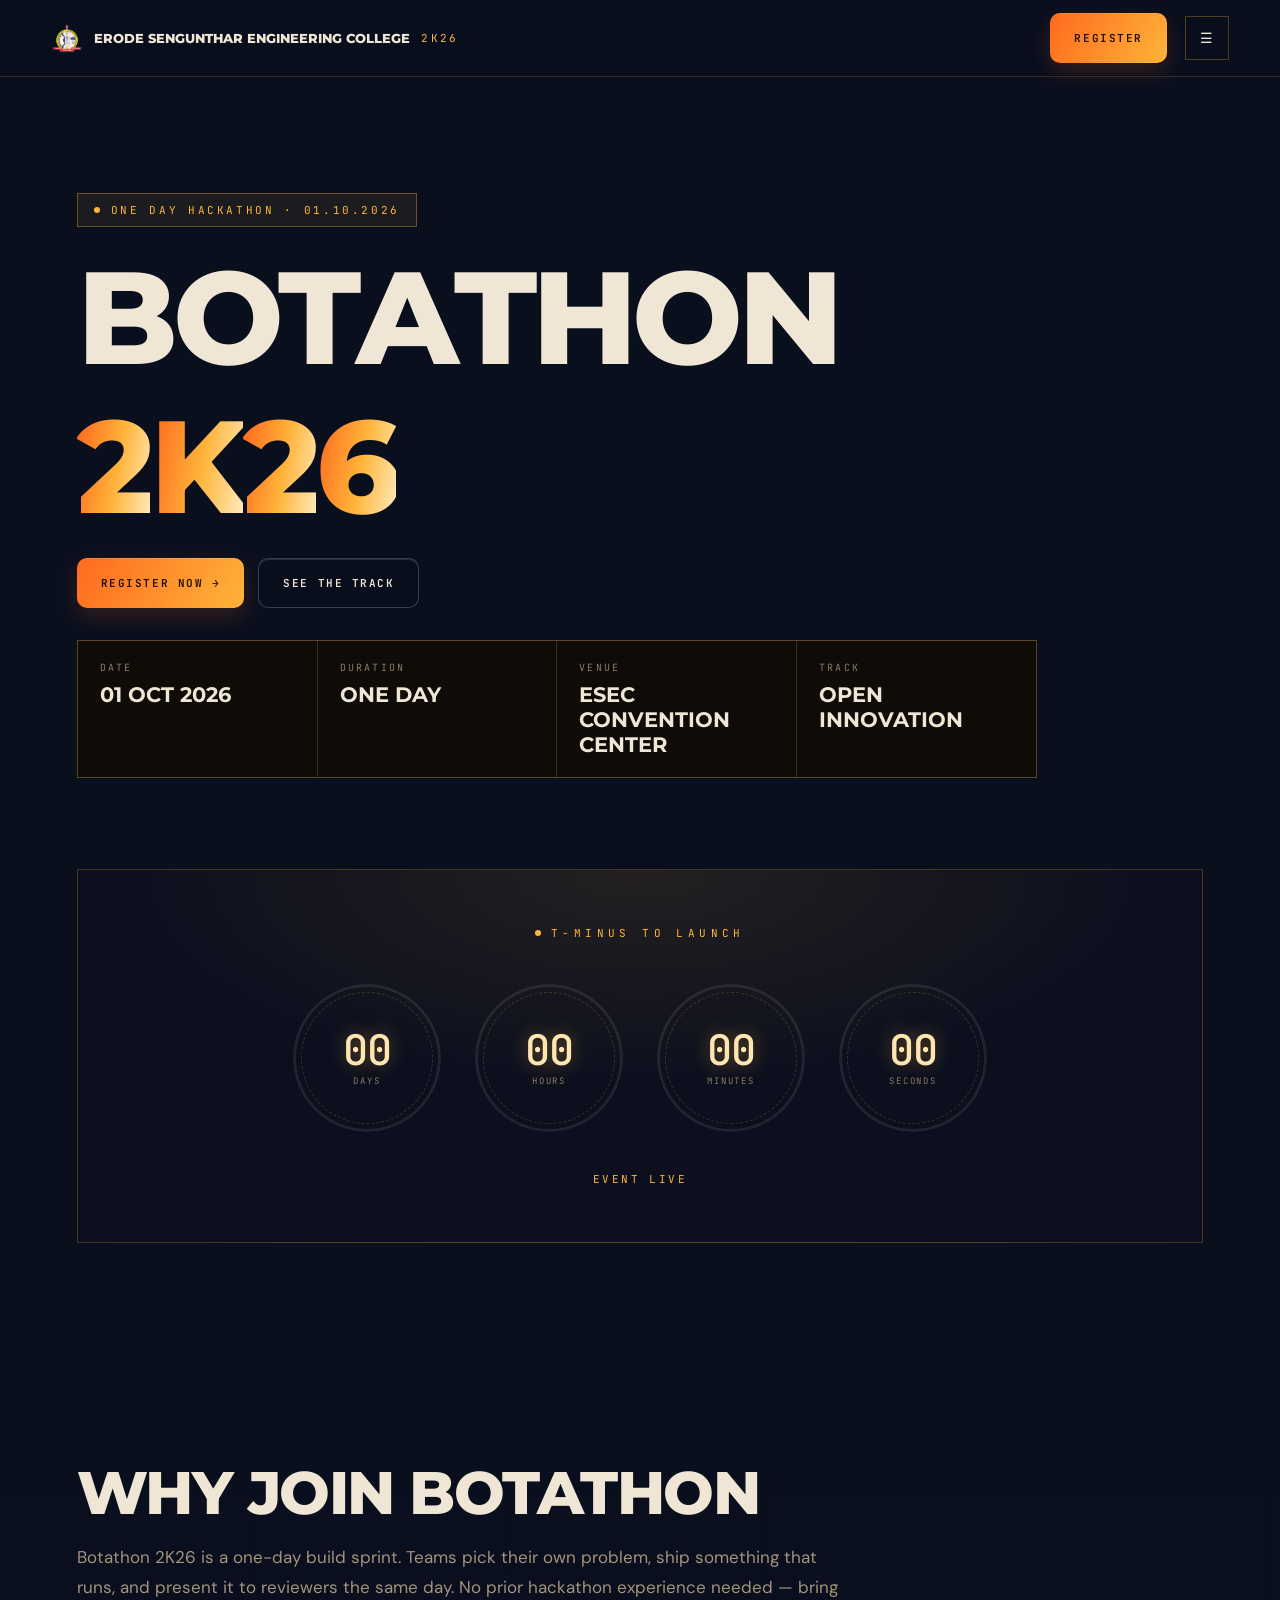
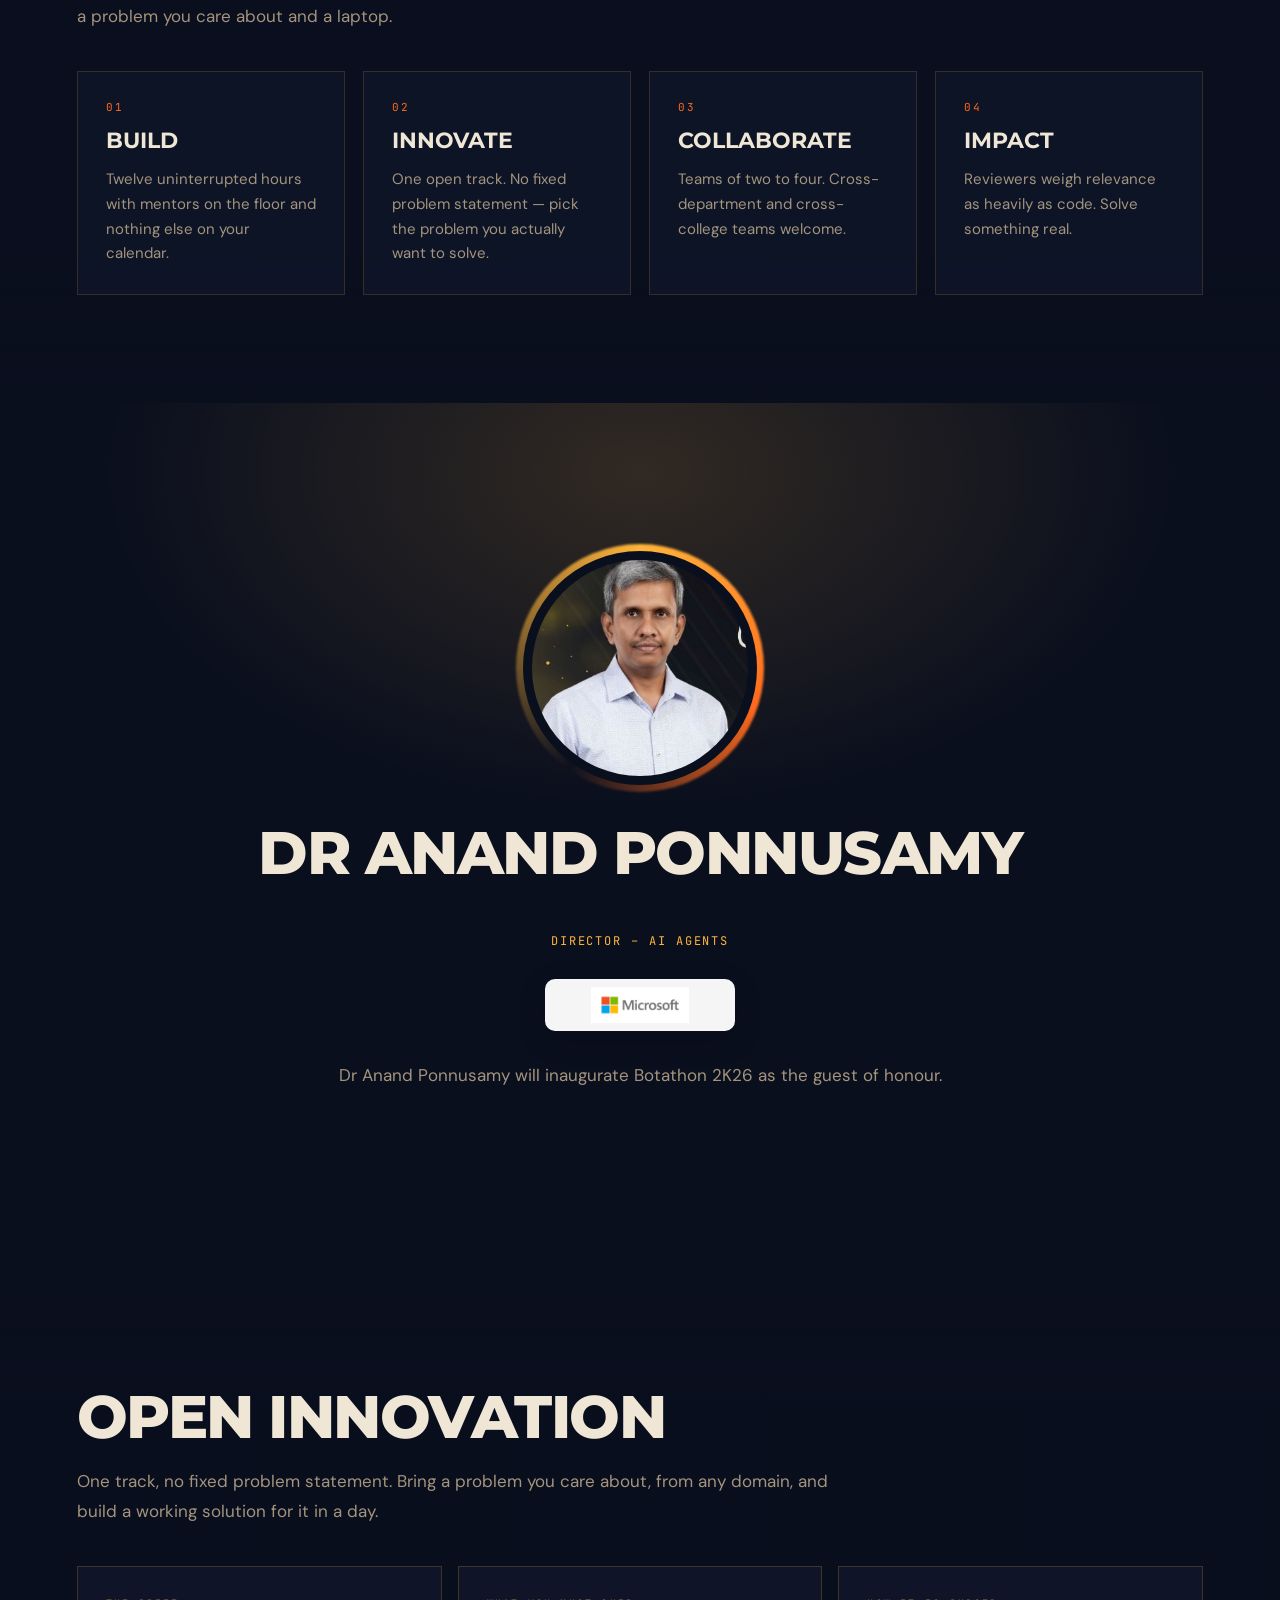
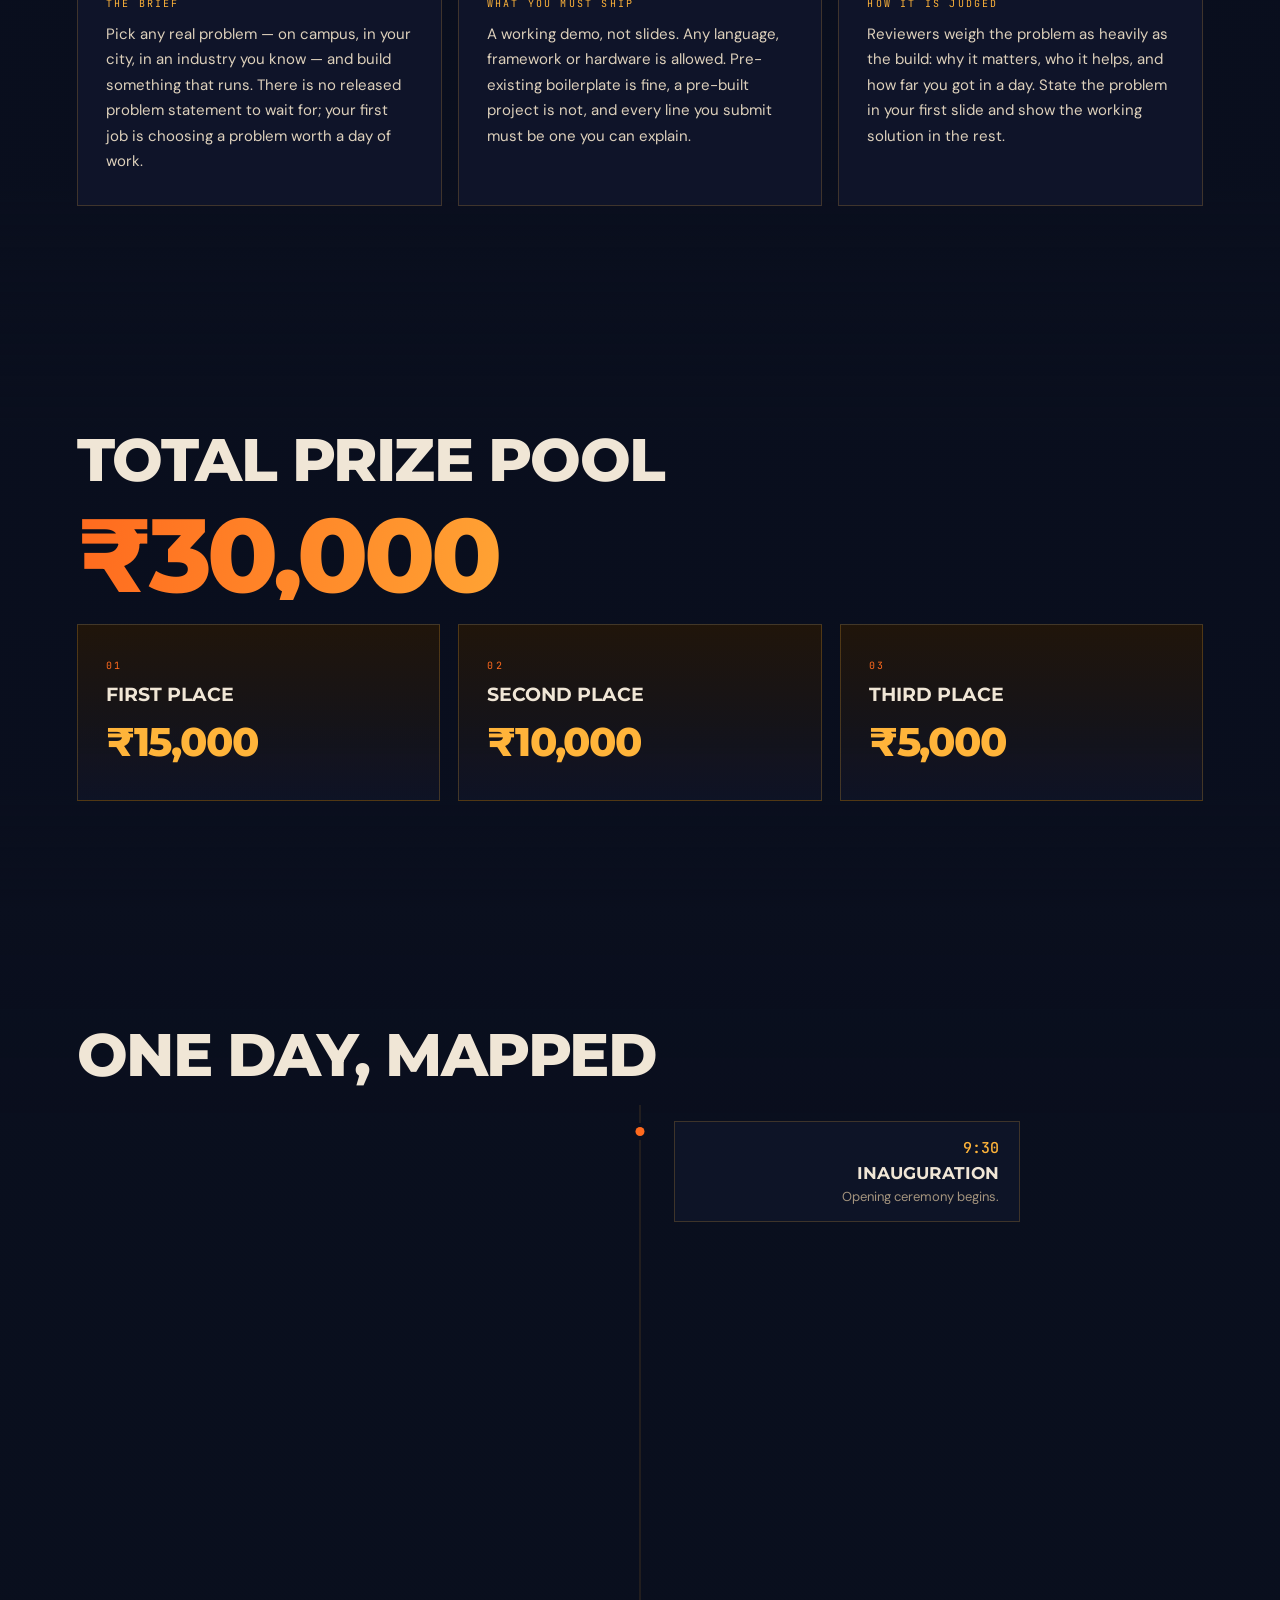
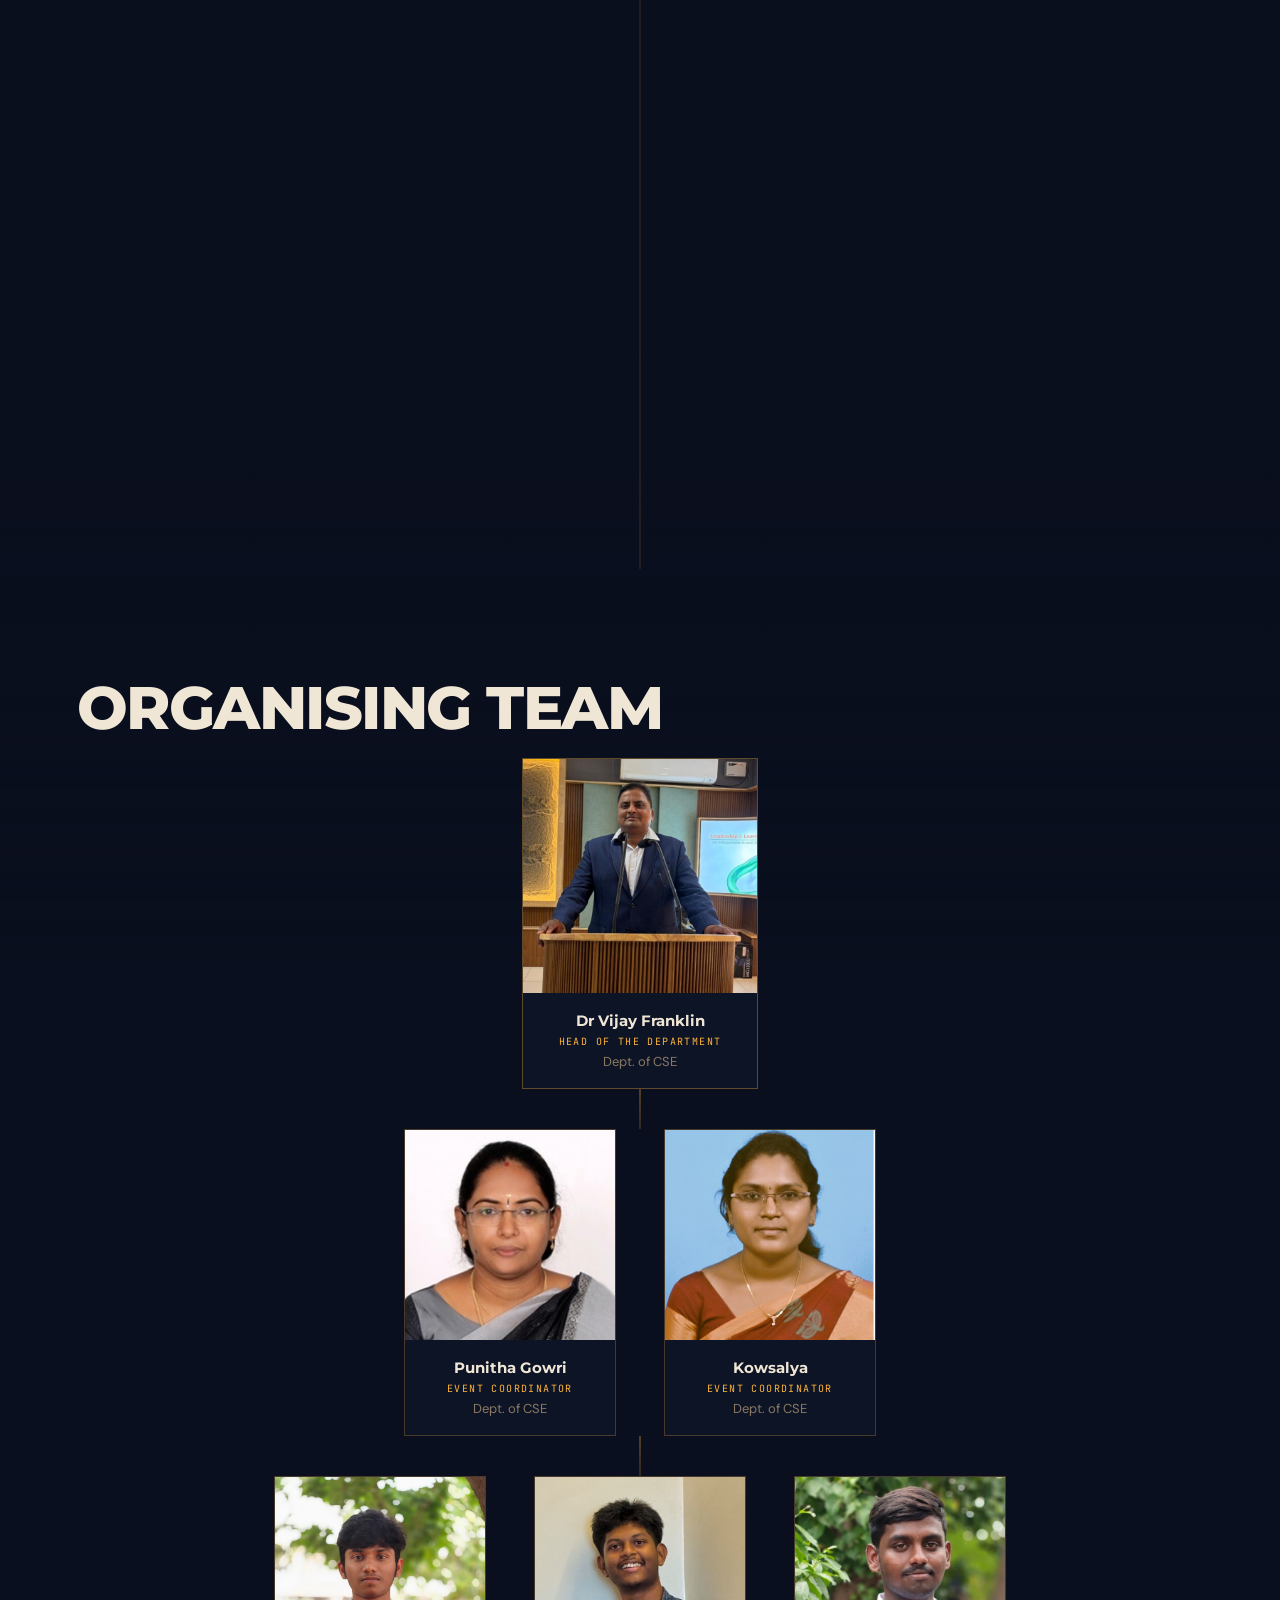
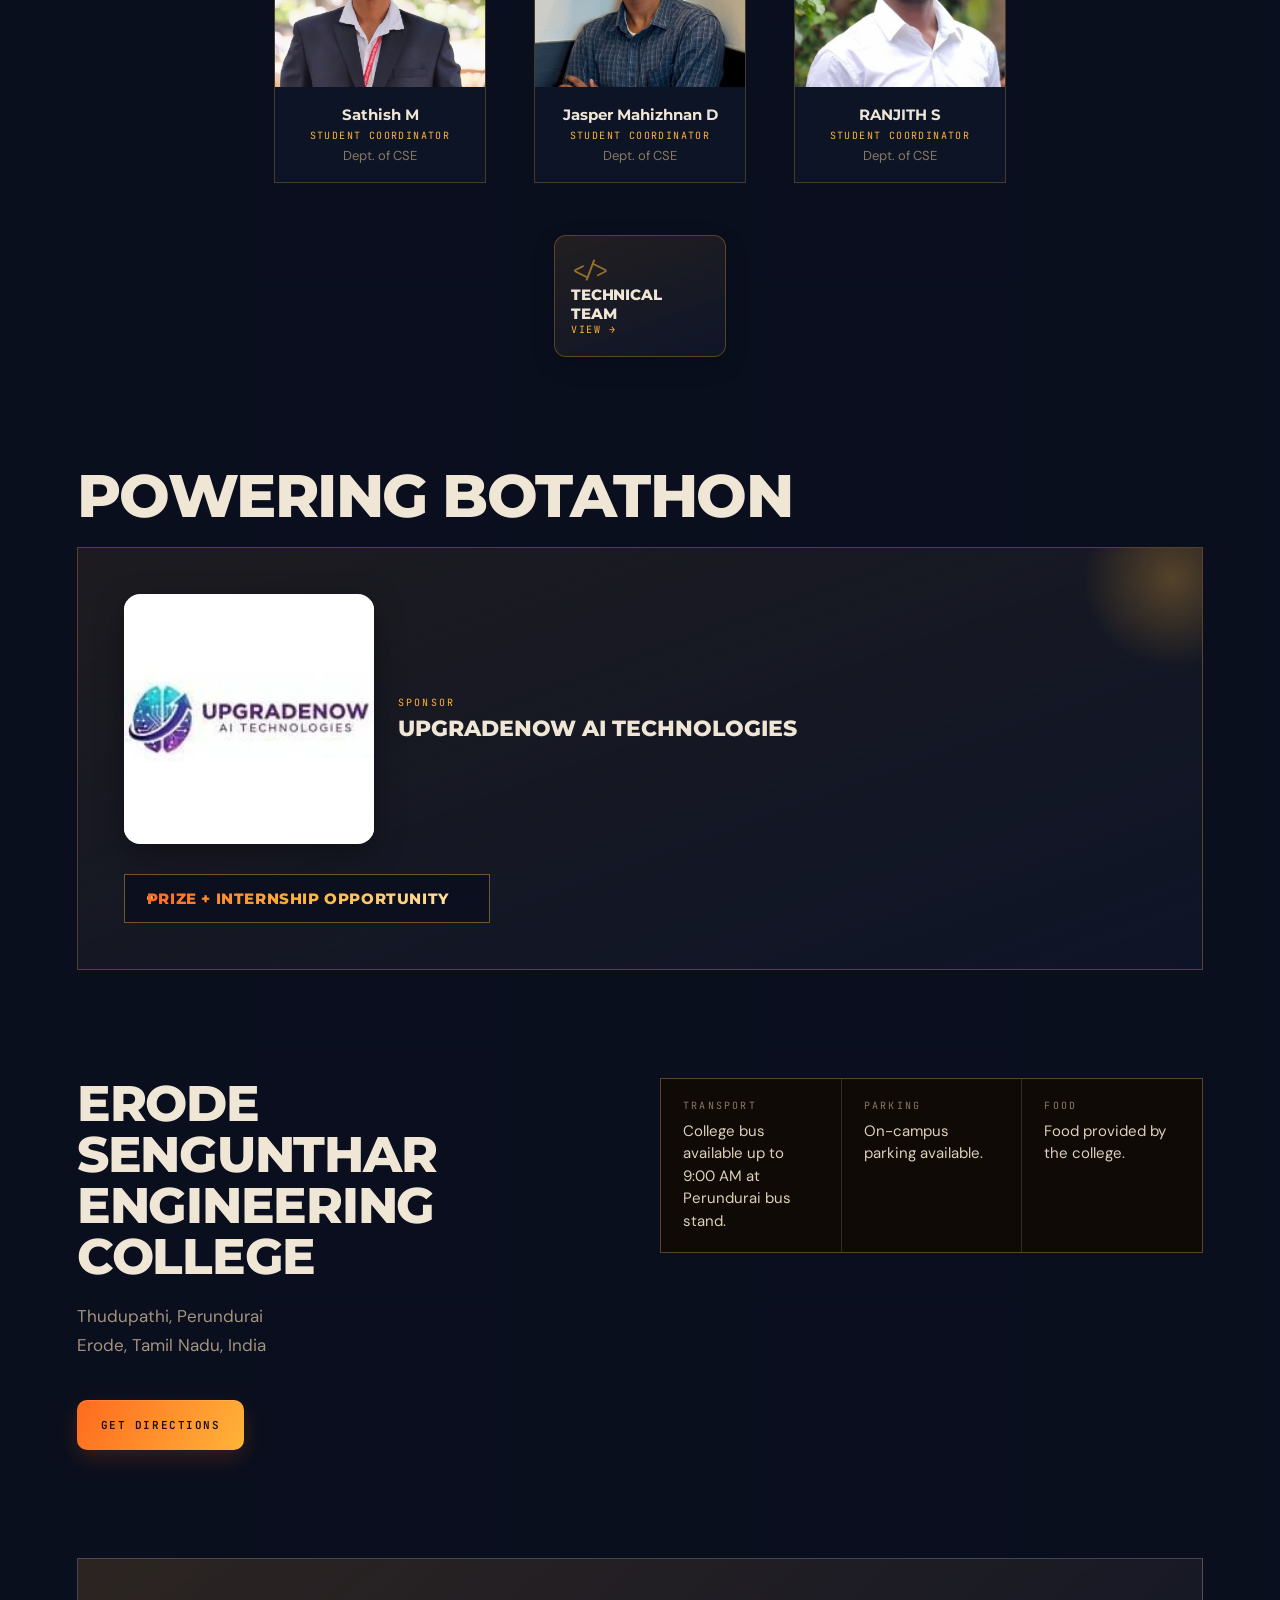
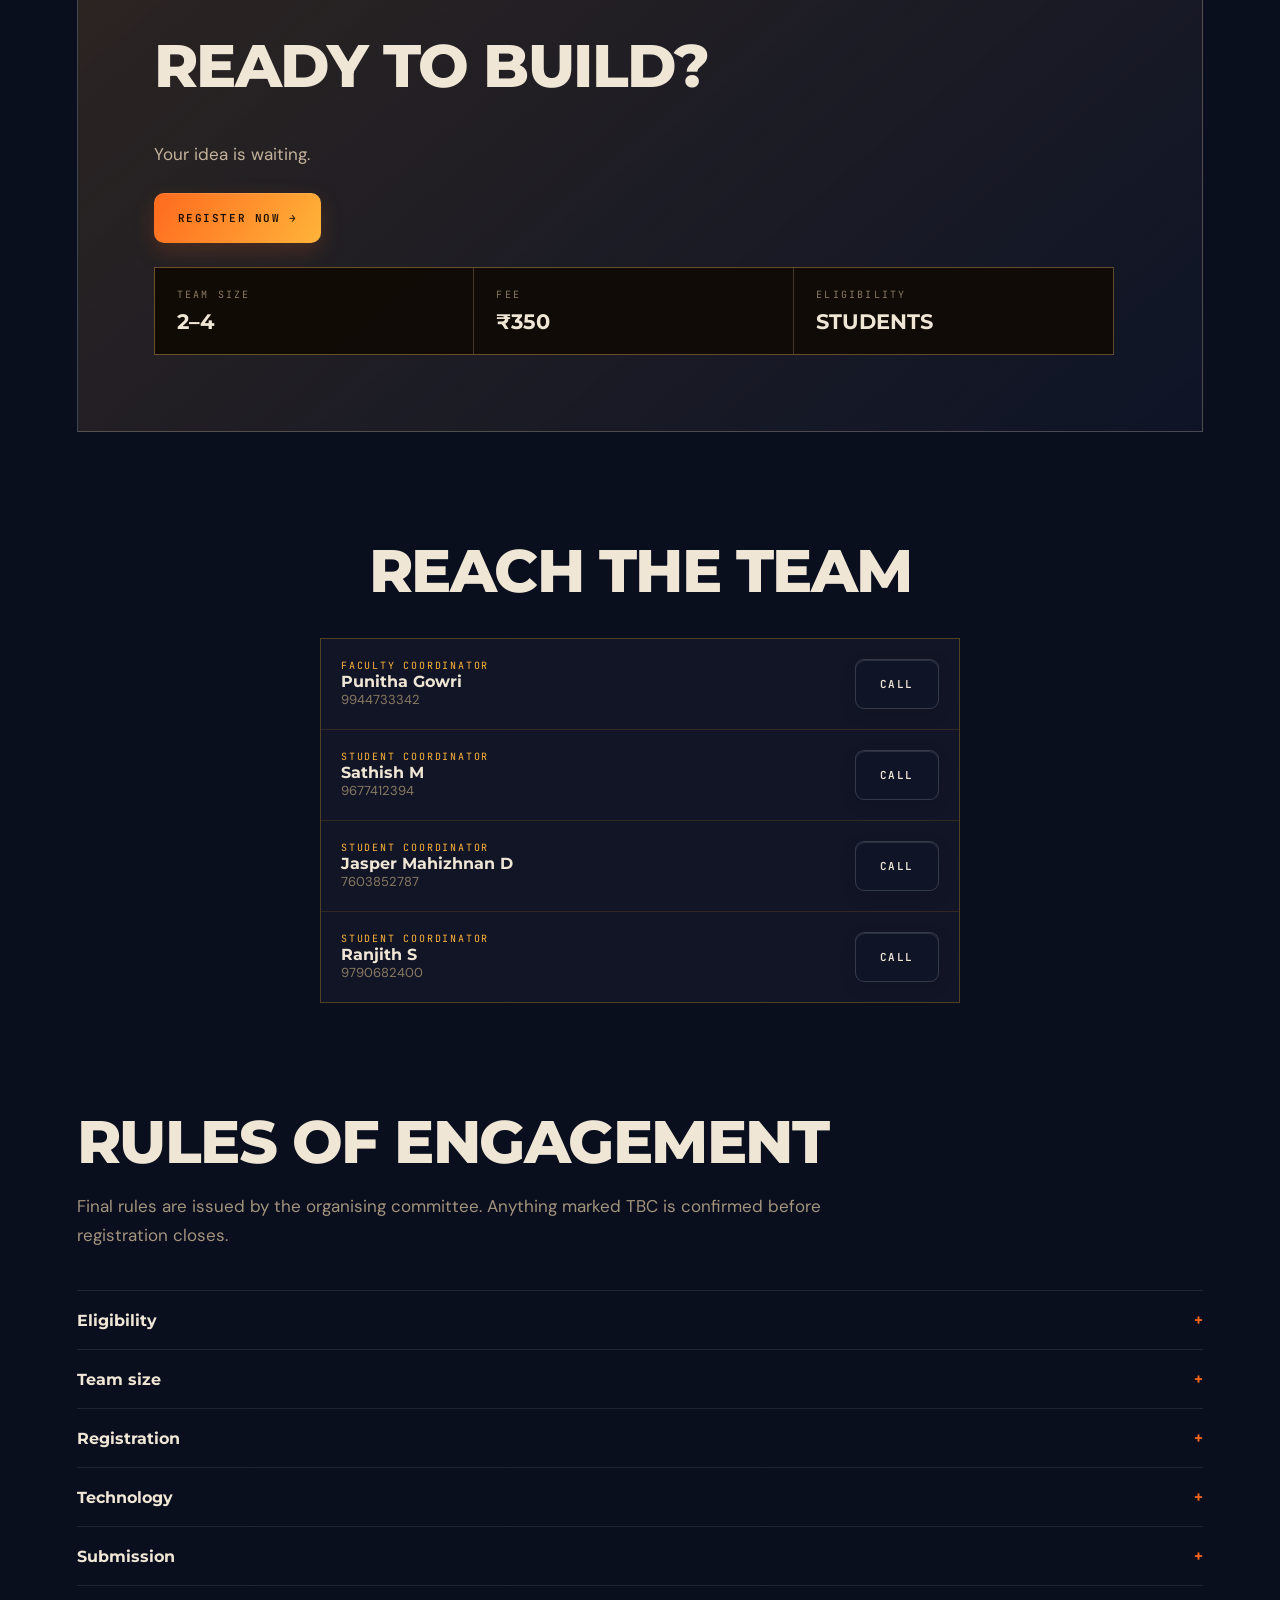
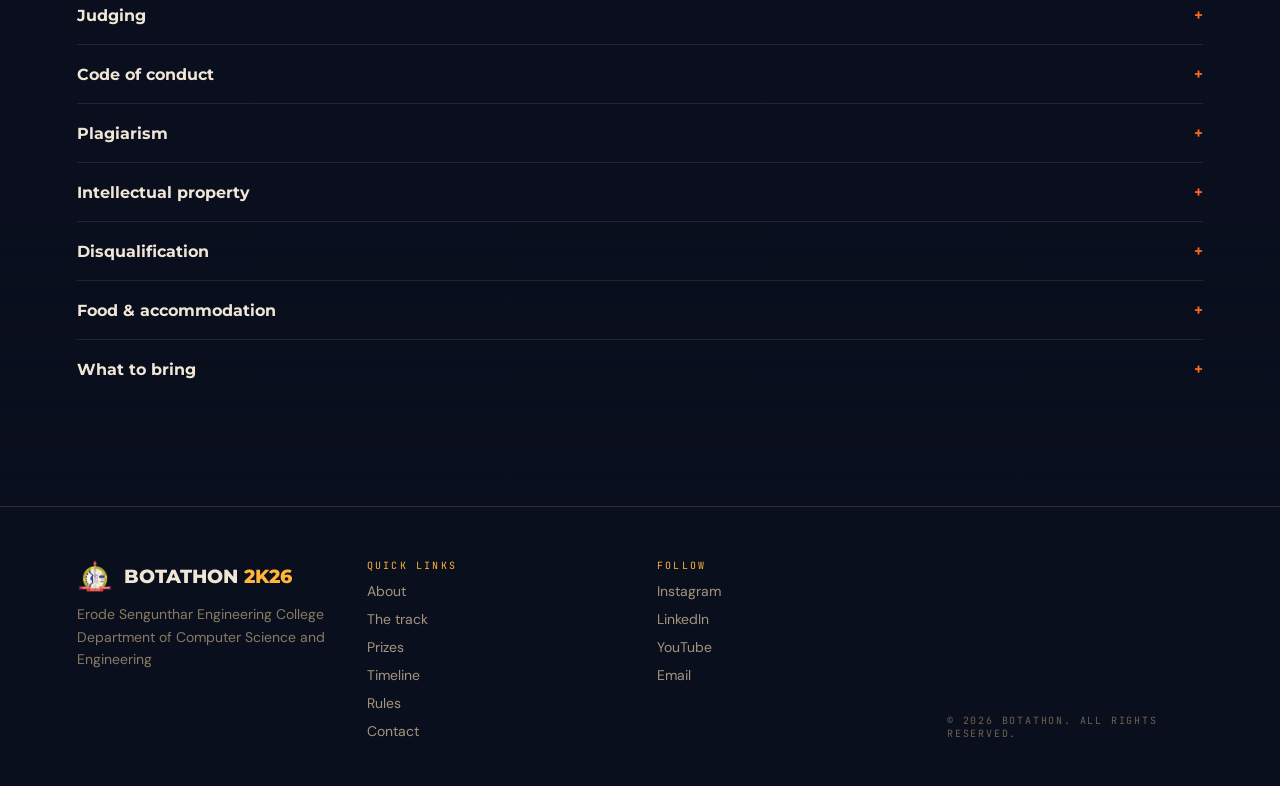
==== index.html @ 272bd96c "Initial website" ====
<!DOCTYPE html>
<html lang="en">
<head>
<meta charset="utf-8">
<meta name="viewport" content="width=device-width, initial-scale=1">
<title>Botathon 2K26 — One-Day Hackathon | Dept. of CSE, ESEC</title>
<meta name="description" content="Botathon 2K26 — a one-day hackathon by the Department of CSE, Erode Sengunthar Engineering College.">
<meta name="keywords" content="Botathon 2K26, hackathon, Erode Sengunthar Engineering College, ESEC hackathon, CSE hackathon, open innovation hackathon">
<link rel="canonical" href="botathon2k26.in">
<meta property="og:type" content="website">
<meta property="og:title" content="Botathon 2K26 — One-Day Hackathon">
<meta property="og:description" content="A one-day open-innovation hackathon hosted by the Department of CSE, Erode Sengunthar Engineering College.">
<meta property="og:image" content="assets/college-crest.png">
<link rel="preconnect" href="https://fonts.googleapis.com">
<link rel="preconnect" href="https://fonts.gstatic.com" crossorigin>
<link href="https://fonts.googleapis.com/css2?family=Montserrat:wght@700;800&family=DM+Sans:opsz,wght@9..40,400;9..40,500&family=JetBrains+Mono:wght@400;500&display=swap" rel="stylesheet">
<link rel="stylesheet" href="css/styles.css">
<script type="application/ld+json">
{"@context":"https://schema.org","@type":"Event","name":"Botathon 2K26","description":"A one-day open-innovation hackathon hosted by the Department of Computer Science and Engineering, Erode Sengunthar Engineering College.","startDate":"2026-10-09T01:00:00+05:30","eventAttendanceMode":"https://schema.org/OfflineEventAttendanceMode","eventStatus":"https://schema.org/EventScheduled","location":{"@type":"Place","name":"Erode Sengunthar Engineering College","address":{"@type":"PostalAddress","streetAddress":"Erode - Perundurai Road, Thudupathi, Perundurai","addressLocality":"Erode","addressRegion":"Tamil Nadu","postalCode":"638057","addressCountry":"IN"}},"organizer":{"@type":"Organization","name":"Department of Computer Science and Engineering, Erode Sengunthar Engineering College"},"offers":{"@type":"Offer","price":"350","priceCurrency":"INR","url":"https://docs.google.com/forms/d/e/1FAIpQLSeNbOO-lptCC8fg-GJQZ44Jxg0AipKVmCM-XTuL6nOryjtmZw/viewform"}}
</script>
</head>
<body>

<nav class="nav">
  <a href="#top" class="nav__brand">
    <img src="assets/college-crest-small.png" alt="Erode Sengunthar Engineering College crest" class="nav__crest">
    <span class="nav__name">ERODE SENGUNTHAR ENGINEERING COLLEGE</span>
    <span class="nav__year">2K26</span>
  </a>
  <div class="nav__right">
    <a href="https://docs.google.com/forms/d/e/1FAIpQLSeNbOO-lptCC8fg-GJQZ44Jxg0AipKVmCM-XTuL6nOryjtmZw/viewform" target="_blank" rel="noopener" class="btn btn--gradient nav__register">REGISTER</a>
    <button type="button" class="nav__burger" id="navBurger" aria-label="Menu">☰</button>
  </div>
</nav>

<div class="mobile-nav" id="mobileNav">
  <a href="#about">About<span>01</span></a>
  <a href="#guest">Guest of Honour<span>02</span></a>
  <a href="#track">The Track<span>03</span></a>
  <a href="#prizes">Prizes<span>04</span></a>
  <a href="#timeline">Timeline<span>05</span></a>
  <a href="#team">People<span>06</span></a>
  <a href="#partners">Partners<span>07</span></a>
  <a href="#venue">Venue<span>08</span></a>
  <a href="#contact">Contact<span>09</span></a>
  <a href="#rules">Rules<span>10</span></a>
</div>

<main id="top">

  <header class="hero">
    <video class="hero__video" src="assets/hero-bg.mp4" autoplay loop muted playsinline preload="auto"></video>
    <div class="hero__fade"></div>
    <div class="hero__content">
      <div class="badge">
        <span class="badge__dot"></span> ONE DAY HACKATHON · 01.10.2026
      </div>
      <h1 class="hero__word" id="heroWord" aria-label="BOTATHON"></h1>
      <div class="hero__word hero__word--year" id="heroYear" aria-label="2K26"></div>
      <div class="hero__ctas">
        <a href="https://docs.google.com/forms/d/e/1FAIpQLSeNbOO-lptCC8fg-GJQZ44Jxg0AipKVmCM-XTuL6nOryjtmZw/viewform" target="_blank" rel="noopener" class="btn btn--gradient">REGISTER NOW →</a>
        <a href="#track" class="btn btn--outline">SEE THE TRACK</a>
      </div>
      <div class="fact-grid">
        <div class="fact-grid__cell"><span class="fact-grid__label">DATE</span><span class="fact-grid__value">01 OCT 2026</span></div>
        <div class="fact-grid__cell"><span class="fact-grid__label">DURATION</span><span class="fact-grid__value">ONE DAY</span></div>
        <div class="fact-grid__cell"><span class="fact-grid__label">VENUE</span><span class="fact-grid__value">ESEC CONVENTION CENTER</span></div>
        <div class="fact-grid__cell"><span class="fact-grid__label">TRACK</span><span class="fact-grid__value">OPEN INNOVATION</span></div>
      </div>
    </div>
  </header>

  <section class="countdown">
    <div class="countdown__panel">
      <div class="countdown__title"><span class="pulse-dot"></span> T-MINUS TO LAUNCH</div>
      <div class="countdown__dials" id="countdownDials"></div>
      <div class="countdown__status" id="countdownStatus">CLOCK RUNNING</div>
    </div>
  </section>

  <section class="section section--video" id="about" data-bgvideo>
    <video class="section__video" id="aboutVideo" src="assets/about-bg.mp4" loop muted playsinline preload="metadata"></video>
    <div class="section__fade section__fade--soft"></div>
    <div class="section__inner">
      <h2 class="h2">Why join Botathon</h2>
      <p class="lead">Botathon 2K26 is a one-day build sprint. Teams pick their own problem, ship something that runs, and present it to reviewers the same day. No prior hackathon experience needed — bring a problem you care about and a laptop.</p>
      <div class="card-grid card-grid--4">
        <div class="card"><span class="card__num">01</span><h3 class="card__title">Build</h3><p class="card__body">Twelve uninterrupted hours with mentors on the floor and nothing else on your calendar.</p></div>
        <div class="card"><span class="card__num">02</span><h3 class="card__title">Innovate</h3><p class="card__body">One open track. No fixed problem statement — pick the problem you actually want to solve.</p></div>
        <div class="card"><span class="card__num">03</span><h3 class="card__title">Collaborate</h3><p class="card__body">Teams of two to four. Cross-department and cross-college teams welcome.</p></div>
        <div class="card"><span class="card__num">04</span><h3 class="card__title">Impact</h3><p class="card__body">Reviewers weigh relevance as heavily as code. Solve something real.</p></div>
      </div>
    </div>
  </section>

  <section class="guest" id="guest">
    <div class="guest__bg"></div>
    <div class="guest__ring">
      <img src="assets/guest-anand.jpeg" alt="Dr Anand Ponnusamy" class="guest__photo">
    </div>
    <h2 class="h2">Dr Anand Ponnusamy</h2>
    <span class="guest__role">DIRECTOR – AI AGENTS</span>
    <img src="assets/logo-microsoft.png" alt="Microsoft" class="guest__logo">
    <p class="lead lead--center">Dr Anand Ponnusamy will inaugurate Botathon 2K26 as the guest of honour.</p>
  </section>

  <section class="section section--video" id="track" data-bgvideo>
    <video class="section__video" id="trackVideo" src="assets/tracks-bg.mp4" loop muted playsinline preload="metadata"></video>
    <div class="section__fade"></div>
    <div class="section__inner">
      <h2 class="h2">Open innovation</h2>
      <p class="lead">One track, no fixed problem statement. Bring a problem you care about, from any domain, and build a working solution for it in a day.</p>
      <div class="panel-row">
        <div class="panel"><span class="panel__label">THE BRIEF</span><p>Pick any real problem — on campus, in your city, in an industry you know — and build something that runs. There is no released problem statement to wait for; your first job is choosing a problem worth a day of work.</p></div>
        <div class="panel"><span class="panel__label">WHAT YOU MUST SHIP</span><p>A working demo, not slides. Any language, framework or hardware is allowed. Pre-existing boilerplate is fine, a pre-built project is not, and every line you submit must be one you can explain.</p></div>
        <div class="panel"><span class="panel__label">HOW IT IS JUDGED</span><p>Reviewers weigh the problem as heavily as the build: why it matters, who it helps, and how far you got in a day. State the problem in your first slide and show the working solution in the rest.</p></div>
      </div>
    </div>
  </section>

  <section class="section section--video" id="prizes" data-bgvideo>
    <video class="section__video" id="prizesVideo" src="assets/prizes-bg.mp4" loop muted playsinline preload="metadata"></video>
    <div class="section__fade"></div>
    <div class="section__inner">
      <h2 class="h2">Total prize pool</h2>
      <div class="prize-total">₹30,000</div>
      <div class="card-grid card-grid--3">
        <div class="prize-card"><span class="prize-card__rank">01</span><span class="prize-card__title">First place</span><span class="prize-card__amount">₹15,000</span></div>
        <div class="prize-card"><span class="prize-card__rank">02</span><span class="prize-card__title">Second place</span><span class="prize-card__amount">₹10,000</span></div>
        <div class="prize-card"><span class="prize-card__rank">03</span><span class="prize-card__title">Third place</span><span class="prize-card__amount">₹5,000</span></div>
      </div>
    </div>
  </section>

  <section class="section section--video" id="timeline" data-bgvideo>
    <video class="section__video" id="timelineVideo" src="assets/timeline-bg.mp4" loop muted playsinline preload="metadata"></video>
    <div class="section__fade section__fade--strong"></div>
    <div class="section__inner">
      <h2 class="h2">One day, mapped</h2>
      <div class="zigzag" id="zigzag">
        <div class="zigzag__spine"><div class="zigzag__fill" id="zigzagFill"></div></div>
      </div>
    </div>
  </section>

  <div class="community" id="community" data-bgvideo>
    <video class="community__video" id="communityVideo" src="assets/community-bg.mp4" loop muted playsinline preload="metadata"></video>
    <div class="community__scan" id="communityScan"></div>
    <div class="community__fade"></div>

    <section class="section" id="team">
      <div class="section__inner">
        <h2 class="h2">Organising team</h2>
        <div class="orgchart">
          <div class="org-card org-card--lead">
            <div class="org-card__photo"><img src="assets/team-hod.jpeg" alt="Dr Vijay Franklin"></div>
            <span class="org-card__name">Dr Vijay Franklin</span>
            <span class="org-card__role">HEAD OF THE DEPARTMENT</span>
            <span class="org-card__dept">Dept. of CSE</span>
          </div>
          <div class="org-branch"><span></span><span></span></div>
          <div class="org-row">
            <div class="org-card">
              <div class="org-card__photo"><img src="assets/team-punitha.jpeg" alt="Punitha Gowri"></div>
              <span class="org-card__name">Punitha Gowri</span>
              <span class="org-card__role">EVENT COORDINATOR</span>
              <span class="org-card__dept">Dept. of CSE</span>
            </div>
            <div class="org-card">
              <div class="org-card__photo"><img src="assets/team-kowsalya.jpeg" alt="Kowsalya"></div>
              <span class="org-card__name">Kowsalya</span>
              <span class="org-card__role">EVENT COORDINATOR</span>
              <span class="org-card__dept">Dept. of CSE</span>
            </div>
          </div>
          <div class="org-branch"><span></span><span></span></div>
          <div class="org-row">
            <div class="org-card">
              <div class="org-card__photo"><img src="assets/team-sathish.jpeg" alt="Sathish M"></div>
              <span class="org-card__name">Sathish M</span>
              <span class="org-card__role">STUDENT COORDINATOR</span>
              <span class="org-card__dept">Dept. of CSE</span>
            </div>
            <div class="org-card">
              <div class="org-card__photo"><img src="assets/team-jasper.jpeg" alt="Jasper Mahizhnan D"></div>
              <span class="org-card__name">Jasper Mahizhnan D</span>
              <span class="org-card__role">STUDENT COORDINATOR</span>
              <span class="org-card__dept">Dept. of CSE</span>
            </div>
            <div class="org-card">
              <div class="org-card__photo"><img src="assets/team-ranjith.jpeg" alt="Ranjith S"></div>
              <span class="org-card__name">RANJITH S</span>
              <span class="org-card__role">STUDENT COORDINATOR</span>
              <span class="org-card__dept">Dept. of CSE</span>
            </div>
          </div>
        </div>
        <div class="subteam-row">
          <button type="button" class="subteam-btn" data-open-modal="technical">
            <span class="subteam-btn__glyph">&lt;/&gt;</span>
            <span class="subteam-btn__label">TECHNICAL TEAM</span>
            <span class="subteam-btn__cta">VIEW →</span>
          </button>
        </div>
      </div>
    </section>

    <div class="modal" id="modalTechnical" hidden>
      <div class="modal__scrim" data-close-modal></div>
      <div class="modal__dialog">
        <div class="modal__head">
          <h3>TECHNICAL TEAM</h3>
          <button type="button" class="modal__close" data-close-modal aria-label="Close">✕</button>
        </div>
        <div class="modal__grid">
          <div class="member-card">
            <div class="member-card__photo"><img src="assets/team-sudhasun.jpeg" alt="SUDHASUN T"><span class="member-card__tag">#dev01</span></div>
            <div class="member-card__meta">
              <span class="member-card__name">SUDHASUN T</span>
              <a href="https://www.linkedin.com/in/sudhasunt/" target="_blank" rel="noopener" class="member-card__linkedin" aria-label="LinkedIn">in</a>
            </div>
            <span class="member-card__dept">Dept. of CSE</span>
          </div>
          <div class="member-card">
            <div class="member-card__photo"><img src="assets/team-visweshwaran.jpeg" alt="VISWESHWARAN P"><span class="member-card__tag">#dev02</span></div>
            <div class="member-card__meta">
              <span class="member-card__name">VISWESHWARAN P</span>
              <a href="https://www.linkedin.com/in/visweshwaran-p-409038372/" target="_blank" rel="noopener" class="member-card__linkedin" aria-label="LinkedIn">in</a>
            </div>
            <span class="member-card__dept">Dept. of CSE</span>
          </div>
          <div class="member-card">
            <div class="member-card__photo"><img src="assets/team-saranraj.jpeg" alt="Saran raj S"><span class="member-card__tag">#dev03</span></div>
            <div class="member-card__meta">
              <span class="member-card__name">Saran raj S</span>
              <a href="https://www.linkedin.com/in/saran-raj-a58b92351/" target="_blank" rel="noopener" class="member-card__linkedin" aria-label="LinkedIn">in</a>
            </div>
            <span class="member-card__dept">Dept. of CSE</span>
          </div>
        </div>
      </div>
    </div>

    <section class="section" id="partners">
      <div class="section__inner">
        <h2 class="h2">Powering Botathon</h2>
        <div class="sponsor-card">
          <span class="sponsor-card__glow"></span>
          <div class="sponsor-card__left">
            <div class="sponsor-card__logo"><img src="assets/sponsor-upgradenow.jpeg" alt="UpgradeNow AI Technologies"></div>
            <div class="sponsor-card__meta">
              <span class="sponsor-card__label">SPONSOR</span>
              <span class="sponsor-card__name">UpgradeNow AI Technologies</span>
            </div>
          </div>
          <div class="sponsor-card__chip"><span class="pulse-dot"></span> PRIZE + INTERNSHIP OPPORTUNITY</div>
        </div>
      </div>
    </section>

    <section class="section" id="venue">
      <div class="section__inner section__inner--split">
        <div>
          <h2 class="h2 h2--sm">Erode Sengunthar Engineering College</h2>
          <p class="lead">Thudupathi, Perundurai<br>Erode, Tamil Nadu, India</p>
          <a href="https://www.google.com/maps/dir//Erode+Sengunthar+Engineering+College,+Erode+-+Perundurai+Road,+Post,+Palakarai,+Tamil+Nadu+638057/@11.1713155,77.2749958,15z/data=!4m8!4m7!1m0!1m5!1m1!1s0x3ba9132f4f89e445:0x81f682bd38f8a702!2m2!1d77.550497!2d11.3130164?entry=ttu&g_ep=EgoyMDI2MDkwMS4wIKXMDSoASAFQAw%3D%3D" target="_blank" rel="noopener" class="btn btn--gradient">GET DIRECTIONS</a>
        </div>
        <div class="fact-grid fact-grid--3">
          <div class="fact-grid__cell"><span class="fact-grid__label">TRANSPORT</span><span class="fact-grid__value fact-grid__value--sm">College bus available up to 9:00 AM at Perundurai bus stand.</span></div>
          <div class="fact-grid__cell"><span class="fact-grid__label">PARKING</span><span class="fact-grid__value fact-grid__value--sm">On-campus parking available.</span></div>
          <div class="fact-grid__cell"><span class="fact-grid__label">FOOD</span><span class="fact-grid__value fact-grid__value--sm">Food provided by the college.</span></div>
        </div>
      </div>
    </section>

    <section class="section cta">
      <div class="cta__panel">
        <h2 class="h2">Ready to build?</h2>
        <p class="lead">Your idea is waiting.</p>
        <a href="https://docs.google.com/forms/d/e/1FAIpQLSeNbOO-lptCC8fg-GJQZ44Jxg0AipKVmCM-XTuL6nOryjtmZw/viewform" target="_blank" rel="noopener" class="btn btn--gradient">REGISTER NOW →</a>
        <div class="fact-grid">
          <div class="fact-grid__cell"><span class="fact-grid__label">TEAM SIZE</span><span class="fact-grid__value">2–4</span></div>
          <div class="fact-grid__cell"><span class="fact-grid__label">FEE</span><span class="fact-grid__value">₹350</span></div>
          <div class="fact-grid__cell"><span class="fact-grid__label">ELIGIBILITY</span><span class="fact-grid__value">STUDENTS</span></div>
        </div>
      </div>
    </section>

    <section class="section" id="contact">
      <div class="section__inner section__inner--center">
        <h2 class="h2">Reach the team</h2>
        <div class="contact-list">
          <div class="contact-row">
            <div><span class="contact-row__role">FACULTY COORDINATOR</span><span class="contact-row__name">Punitha Gowri</span><span class="contact-row__detail">9944733342</span></div>
            <a href="tel:+919944733342" class="btn btn--ghost">CALL</a>
          </div>
          <div class="contact-row">
            <div><span class="contact-row__role">STUDENT COORDINATOR</span><span class="contact-row__name">Sathish M</span><span class="contact-row__detail">9677412394</span></div>
            <a href="tel:+919677412394" class="btn btn--ghost">CALL</a>
          </div>
          <div class="contact-row">
            <div><span class="contact-row__role">STUDENT COORDINATOR</span><span class="contact-row__name">Jasper Mahizhnan D</span><span class="contact-row__detail">7603852787</span></div>
            <a href="tel:+917603852787" class="btn btn--ghost">CALL</a>
          </div>
          <div class="contact-row">
            <div><span class="contact-row__role">STUDENT COORDINATOR</span><span class="contact-row__name">Ranjith S</span><span class="contact-row__detail">9790682400</span></div>
            <a href="tel:+919790682400" class="btn btn--ghost">CALL</a>
          </div>
        </div>
      </div>
    </section>

    <section class="section" id="rules">
      <div class="section__inner">
        <h2 class="h2">Rules of engagement</h2>
        <p class="lead">Final rules are issued by the organising committee. Anything marked TBC is confirmed before registration closes.</p>
        <div class="accordion" id="accordion"></div>
      </div>
    </section>
  </div>

  <footer class="footer">
    <div class="footer__col">
      <div class="footer__brand"><img src="assets/college-crest-small.png" alt=""><span>BOTATHON <em>2K26</em></span></div>
      <p>Erode Sengunthar Engineering College<br>Department of Computer Science and Engineering</p>
    </div>
    <div class="footer__col">
      <span class="footer__heading">QUICK LINKS</span>
      <a href="#about">About</a><a href="#track">The track</a><a href="#prizes">Prizes</a><a href="#timeline">Timeline</a><a href="#rules">Rules</a><a href="#contact">Contact</a>
    </div>
    <div class="footer__col">
      <span class="footer__heading">FOLLOW</span>
      <a href="https://www.instagram.com/botathon_2k26/" target="_blank" rel="noopener">Instagram</a>
      <a href="https://www.linkedin.com/school/esecindia/" target="_blank" rel="noopener">LinkedIn</a>
      <a href="https://www.youtube.com/@esectelevision" target="_blank" rel="noopener">YouTube</a>
      <a href="mailto:botathon2k26@gmail.com">Email</a>
    </div>
    <div class="footer__col footer__col--end">© 2026 BOTATHON. ALL RIGHTS RESERVED.</div>
  </footer>

</main>

<script src="js/main.js"></script>
</body>
</html>
---- css/styles.css ----
:root {
  --navy: #0a0f1e;
  --ink: #f0e6d6;
  --muted: #a4947e;
  --muted-2: #8a7a63;
  --amber: #ffb43a;
  --orange: #ff6a1e;
  --cream: #ffe6b0;
}

* { box-sizing: border-box; }

html { scroll-behavior: smooth; }

body {
  margin: 0;
  background: var(--navy);
  color: var(--ink);
  font-family: 'DM Sans', system-ui, sans-serif;
  overflow-x: hidden;
}

a { color: var(--amber); text-decoration: none; }
a:hover { color: var(--orange); }
::selection { background: var(--amber); color: var(--navy); }

img { max-width: 100%; display: block; }

.mono { font-family: 'JetBrains Mono', monospace; }

/* Buttons */
.btn {
  display: inline-flex;
  align-items: center;
  gap: 10px;
  min-height: 48px;
  padding: 0 26px;
  font-family: 'JetBrains Mono', monospace;
  font-size: 11px;
  letter-spacing: .2em;
  white-space: nowrap;
  cursor: pointer;
  border: 0;
}
.btn--gradient { background: linear-gradient(120deg, var(--orange), var(--amber)); color: #1a0d02; font-weight: 500; }
.btn--gradient:hover { filter: brightness(1.1); color: #1a0d02; }
.btn--outline { border: 1px solid rgba(255,255,255,.2); color: var(--ink); background: transparent; }
.btn--outline:hover { border-color: var(--orange); color: var(--orange); }
.btn--ghost { border: 1px solid rgba(255,255,255,.16); background: rgba(15,21,40,.94); color: var(--ink); }
.btn--ghost:hover { border-color: var(--orange); color: var(--orange); }

/* Nav */
.nav {
  position: sticky; top: 0; z-index: 60;
  display: flex; align-items: center; justify-content: space-between; gap: 20px;
  padding: 13px clamp(16px, 4vw, 52px);
  background: rgba(10,15,30,.82);
  backdrop-filter: blur(14px);
  border-bottom: 1px solid rgba(255,180,58,.16);
}
.nav__brand { display: flex; align-items: center; gap: 11px; color: var(--ink); }
.nav__crest { height: 30px; width: auto; }
.nav__name { font-family: Montserrat, sans-serif; font-weight: 800; font-size: clamp(9px, 1.05vw, 15px); white-space: nowrap; }
.nav__year { font-family: 'JetBrains Mono', monospace; font-size: 11px; color: var(--amber); letter-spacing: .2em; }
.nav__right { display: flex; align-items: center; gap: 18px; }
.nav__burger {
  display: grid; place-items: center; width: 44px; height: 44px;
  background: transparent; border: 1px solid rgba(255,180,58,.28); color: var(--ink);
  cursor: pointer; font-family: 'JetBrains Mono', monospace; font-size: 14px;
}
.nav__burger:hover { border-color: var(--amber); color: var(--amber); }

.mobile-nav {
  position: fixed; inset: 62px 0 0; z-index: 55;
  background: rgba(6,4,2,.97); backdrop-filter: blur(12px);
  display: none; flex-direction: column;
  padding: 30px clamp(20px, 6vw, 52px) 60px; overflow-y: auto;
}
.mobile-nav.is-open { display: flex; }
.mobile-nav a {
  display: flex; align-items: center; justify-content: space-between; gap: 18px;
  padding: 17px 0; border-bottom: 1px solid rgba(255,255,255,.07);
  font-family: Montserrat, sans-serif; font-weight: 700; font-size: 22px; color: var(--ink);
}
.mobile-nav a:hover { color: var(--amber); }
.mobile-nav a span { font-family: 'JetBrains Mono', monospace; font-size: 11px; color: var(--muted-2); }

/* Hero */
.hero { position: relative; overflow: hidden; padding: clamp(70px, 12vh, 130px) clamp(20px, 6vw, 96px) 84px; min-height: 88vh; display: flex; flex-direction: column; justify-content: center; gap: 32px; }
.hero__video { position: absolute; inset: 0; z-index: -2; width: 100%; height: 100%; object-fit: cover; }
.hero__fade { position: absolute; inset: 0; z-index: -1; background: linear-gradient(180deg, rgba(10,15,30,.42) 0%, rgba(10,15,30,.3) 55%, var(--navy) 100%); }
.hero__content { display: flex; flex-direction: column; gap: 32px; }

.badge {
  display: inline-flex; align-items: center; gap: 11px; align-self: flex-start;
  padding: 9px 16px; border: 1px solid rgba(255,180,58,.35); background: rgba(255,180,58,.07);
  font-family: 'JetBrains Mono', monospace; font-size: 11px; letter-spacing: .24em; color: var(--amber);
}
.pulse-dot, .badge__dot { width: 6px; height: 6px; border-radius: 50%; background: var(--amber); animation: pulseDot 1.8s ease-in-out infinite; }
@keyframes pulseDot { 0%,100% { opacity: 1; } 50% { opacity: .2; } }

.hero__word {
  margin: 0; display: flex; flex-wrap: nowrap;
  font-family: Montserrat, sans-serif; font-weight: 800;
  font-size: min(10.2vw, 180px); line-height: .9; letter-spacing: -.04em; text-transform: uppercase;
}
.hero__word span { display: inline-block; transition: transform .32s cubic-bezier(.2,.8,.2,1), color .32s ease, text-shadow .32s ease; color: var(--ink); }
.hero__word--year span {
  background: linear-gradient(100deg, var(--orange) 5%, var(--amber) 55%, var(--cream) 95%);
  -webkit-background-clip: text; background-clip: text; color: transparent;
  animation: yearFloat 3.6s ease-in-out infinite;
}
@keyframes yearFloat { 0%,100% { opacity: .82; } 50% { opacity: 1; } }

.hero__ctas { display: flex; flex-wrap: wrap; gap: 14px; }

.fact-grid {
  display: grid; grid-template-columns: repeat(auto-fit, minmax(148px, 1fr)); gap: 1px;
  background: rgba(255,180,58,.18); border: 1px solid rgba(255,180,58,.18); max-width: 960px;
}
.fact-grid--3 { grid-template-columns: repeat(auto-fit, minmax(140px, 1fr)); }
.fact-grid__cell { background: rgba(12,8,4,.92); padding: 20px 22px; display: flex; flex-direction: column; gap: 8px; }
.fact-grid__label { font-family: 'JetBrains Mono', monospace; font-size: 10px; letter-spacing: .22em; color: var(--muted-2); }
.fact-grid__value { font-family: Montserrat, sans-serif; font-weight: 700; font-size: 21px; }
.fact-grid__value--sm { font-family: 'DM Sans', sans-serif; font-weight: 400; font-size: 15px; line-height: 1.5; color: #ddd0bb; }

/* Countdown */
.countdown { padding: 0 clamp(20px, 6vw, 96px) 104px; }
.countdown__panel {
  position: relative; overflow: hidden; border: 1px solid rgba(255,180,58,.24);
  background: radial-gradient(ellipse 80% 100% at 50% 0%, rgba(255,180,58,.1), transparent 60%), #0b0f1e;
  padding: clamp(34px, 5.5vw, 56px) clamp(20px, 5vw, 48px);
}
.countdown__title { display: flex; align-items: center; justify-content: center; gap: 10px; margin-bottom: clamp(28px, 5vw, 44px); font-family: 'JetBrains Mono', monospace; font-size: 11px; letter-spacing: .4em; color: var(--amber); }
.countdown__dials { display: flex; align-items: center; justify-content: center; gap: clamp(10px, 3vw, 34px); flex-wrap: wrap; }
.dial { position: relative; width: clamp(88px, 15vw, 148px); aspect-ratio: 1 / 1; display: grid; place-items: center; }
.dial__ring { position: absolute; inset: 0; border-radius: 50%; padding: 3px; -webkit-mask: linear-gradient(#000 0 0) content-box, linear-gradient(#000 0 0); -webkit-mask-composite: xor; mask-composite: exclude; filter: drop-shadow(0 0 10px rgba(255,180,58,.35)); }
.dial__dashed { position: absolute; inset: 8px; border-radius: 50%; border: 1px dashed rgba(255,180,58,.2); animation: spin 22s linear infinite; }
.dial__value { font-family: 'JetBrains Mono', monospace; font-weight: 500; font-size: clamp(24px, 4.6vw, 42px); letter-spacing: -.02em; line-height: 1; font-variant-numeric: tabular-nums; color: var(--cream); text-shadow: 0 0 18px rgba(255,180,58,.4); }
.dial__label { font-family: 'JetBrains Mono', monospace; font-size: 9px; letter-spacing: .2em; color: var(--muted-2); }
@keyframes spin { to { transform: rotate(360deg); } }
.countdown__status { text-align: center; margin-top: clamp(26px, 5vw, 40px); font-family: 'JetBrains Mono', monospace; font-size: 11px; letter-spacing: .22em; color: var(--amber); }

/* Sections */
.section { position: relative; padding: 0 clamp(20px, 6vw, 96px) 108px; }
.section--video { padding-top: clamp(70px, 9vw, 120px); overflow: hidden; isolation: isolate; }
.section__video { position: absolute; inset: 0; z-index: -2; width: 100%; height: 100%; object-fit: cover; }
.section__fade { position: absolute; inset: 0; z-index: -1; background: linear-gradient(180deg, var(--navy) 0%, rgba(10,15,30,.62) 20%, rgba(10,15,30,.62) 80%, var(--navy) 100%); }
.section__fade--soft { background: linear-gradient(180deg, var(--navy) 0%, rgba(10,15,30,.5) 22%, rgba(10,15,30,.5) 78%, var(--navy) 100%); }
.section__fade--strong { background: linear-gradient(180deg, var(--navy) 0%, rgba(10,15,30,.86) 16%, rgba(10,15,30,.86) 84%, var(--navy) 100%); }
.section__inner { position: relative; z-index: 2; }
.section__inner--split { display: grid; grid-template-columns: repeat(auto-fit, minmax(300px, 1fr)); gap: 40px; align-items: start; }
.section__inner--center { display: flex; flex-direction: column; align-items: center; text-align: center; gap: 16px; }

.h2 { margin: 0 0 20px; font-family: Montserrat, sans-serif; font-weight: 800; font-size: clamp(29px, 5vw, 60px); letter-spacing: -.025em; line-height: 1.02; text-transform: uppercase; }
.h2--sm { font-size: clamp(27px, 4.4vw, 50px); }
.lead { margin: 0 0 40px; max-width: 64ch; font-size: 17px; line-height: 1.72; color: var(--muted); }
.lead--center { max-width: 52ch; }

.card-grid { display: grid; gap: 18px; }
.card-grid--4 { grid-template-columns: repeat(auto-fit, minmax(236px, 1fr)); }
.card-grid--3 { grid-template-columns: repeat(auto-fit, minmax(236px, 1fr)); }
.card { border: 1px solid rgba(255,180,58,.16); background: rgba(17,23,44,.7); padding: 28px; display: flex; flex-direction: column; gap: 13px; transition: transform .25s ease, border-color .25s ease; }
.card:hover { transform: translateY(-6px); border-color: rgba(255,180,58,.55); }
.card__num { font-family: 'JetBrains Mono', monospace; font-size: 11px; color: var(--orange); letter-spacing: .2em; }
.card__title { margin: 0; font-family: Montserrat, sans-serif; font-weight: 700; font-size: 22px; text-transform: uppercase; }
.card__body { margin: 0; font-size: 15px; line-height: 1.65; color: var(--muted); }

/* Guest of Honour */
.guest { position: relative; padding: clamp(90px, 11vw, 150px) clamp(20px, 6vw, 96px); display: flex; flex-direction: column; align-items: center; text-align: center; gap: 30px; overflow: hidden; }
.guest__bg { position: absolute; inset: 0; z-index: -1; background: radial-gradient(ellipse 60% 55% at 50% 8%, rgba(255,180,58,.16), transparent 70%); }
.guest__ring { position: relative; width: 248px; height: 248px; display: grid; place-items: center; }
.guest__ring::before { content: ""; position: absolute; inset: 0; border-radius: 50%; background: conic-gradient(from 0deg, var(--amber), var(--orange), transparent 60%, var(--amber)); animation: spin 8s linear infinite; filter: blur(1px); }
.guest__ring::after { content: ""; position: absolute; inset: 7px; border-radius: 50%; background: var(--navy); }
.guest__photo { position: relative; width: 216px; height: 216px; border-radius: 50%; object-fit: cover; z-index: 1; }
.guest__role { font-family: 'JetBrains Mono', monospace; font-size: 12px; letter-spacing: .16em; color: var(--amber); }
.guest__logo { height: 32px; width: auto; }

/* Track panels */
.panel-row { display: flex; flex-wrap: wrap; gap: 16px; }
.panel { flex: 1 1 280px; border: 1px solid rgba(255,180,58,.2); background: rgba(17,23,44,.86); padding: 30px 28px; display: flex; flex-direction: column; gap: 12px; }
.panel__label { font-family: 'JetBrains Mono', monospace; font-size: 10px; letter-spacing: .22em; color: var(--amber); }
.panel p { margin: 0; font-size: 15px; line-height: 1.7; color: #ddd0bb; }

/* Prizes */
.prize-total { font-family: Montserrat, sans-serif; font-weight: 800; font-size: clamp(44px, 9vw, 104px); letter-spacing: -.04em; line-height: .86; margin-bottom: 24px; background: linear-gradient(100deg, var(--orange), var(--amber), var(--cream)); -webkit-background-clip: text; background-clip: text; color: transparent; }
.prize-card { border: 1px solid rgba(255,180,58,.22); background: linear-gradient(180deg, rgba(38,22,6,.82), rgba(15,21,40,.72)); padding: 34px 28px; display: flex; flex-direction: column; gap: 11px; }
.prize-card__rank { font-family: 'JetBrains Mono', monospace; font-size: 10px; letter-spacing: .24em; color: var(--orange); }
.prize-card__title { font-family: Montserrat, sans-serif; font-weight: 700; font-size: 19px; text-transform: uppercase; }
.prize-card__amount { font-family: Montserrat, sans-serif; font-weight: 800; font-size: 40px; letter-spacing: -.03em; color: var(--amber); }

/* Timeline zigzag */
.zigzag { position: relative; max-width: 760px; margin: 0 auto; }
.zigzag__spine { position: absolute; left: 50%; top: 0; bottom: 0; width: 1px; background: rgba(255,180,58,.2); transform: translateX(-50%); }
.zigzag__fill { position: absolute; left: 0; top: 0; width: 100%; height: 0; background: linear-gradient(180deg, var(--amber), var(--orange)); box-shadow: 0 0 12px rgba(255,180,58,.6); transition: height .1s linear; }
.zigzag__row { display: flex; padding: 16px 0; position: relative; opacity: 0; transform: translateX(30px); transition: opacity .7s cubic-bezier(.22,.7,.2,1), transform .7s cubic-bezier(.22,.7,.2,1); }
.zigzag__row.is-visible { opacity: 1; transform: translateX(0); }
.zigzag__row--left { justify-content: flex-end; }
.zigzag__row--right { justify-content: flex-start; }
.zigzag__dot { position: absolute; left: 50%; top: 22px; width: 9px; height: 9px; border-radius: 50%; background: var(--orange); transform: translateX(-50%); box-shadow: 0 0 0 4px var(--navy); }
.zigzag__card { width: calc(50% - 34px); border: 1px solid rgba(255,180,58,.2); background: rgba(17,23,44,.7); padding: 16px 20px; display: flex; flex-direction: column; gap: 5px; }
.zigzag__row--left .zigzag__card { text-align: right; }
.zigzag__row--right .zigzag__card { text-align: left; }
.zigzag__time { font-family: 'JetBrains Mono', monospace; font-weight: 500; font-size: 15px; color: var(--amber); }
.zigzag__title { font-family: Montserrat, sans-serif; font-weight: 700; font-size: 17px; text-transform: uppercase; }
.zigzag__note { font-size: 13px; color: var(--muted); }
@media (max-width: 640px) {
  .zigzag__row { justify-content: flex-start !important; }
  .zigzag__card { width: calc(100% - 34px) !important; text-align: left !important; margin-left: 34px; }
}

/* Community shared-video block */
.community { position: relative; isolation: isolate; }
.community__video {
  position: absolute; inset: 0; z-index: -2; width: 100%; height: 100%; object-fit: cover;
  opacity: 0; transform: scale(1.05); filter: saturate(0) contrast(1.35) brightness(.45);
  transition: opacity 1s cubic-bezier(.2,.8,.2,1), transform 1.1s cubic-bezier(.2,.8,.2,1), filter 1s ease .1s;
}
.community__video.is-live { opacity: 1; transform: scale(1); filter: saturate(1) contrast(1) brightness(1); }
.community__scan {
  position: absolute; inset: 0; z-index: -1; opacity: 0; pointer-events: none;
  background: repeating-linear-gradient(180deg, rgba(255,255,255,.05) 0 1px, transparent 1px 3px);
  mix-blend-mode: overlay; transition: opacity .4s ease;
}
.community__scan.is-flicker { opacity: 1; }
.community__fade { position: absolute; inset: 0; z-index: -1; background: linear-gradient(180deg, var(--navy) 0%, rgba(10,15,30,.5) 6%, rgba(10,15,30,.5) 94%, var(--navy) 100%); }

/* Org chart */
.orgchart { display: flex; flex-direction: column; align-items: center; gap: 0; margin-bottom: 52px; }
.org-card { width: 212px; border: 1px solid rgba(255,180,58,.24); background: rgba(17,23,44,.7); display: flex; flex-direction: column; transition: transform .25s ease, border-color .25s ease; }
.org-card:hover { transform: translateY(-6px); border-color: rgba(255,180,58,.6); }
.org-card--lead { width: 236px; border-color: rgba(255,180,58,.34); }
.org-card__photo { position: relative; aspect-ratio: 1 / 1; overflow: hidden; background: rgba(255,255,255,.02); }
.org-card__photo img { width: 100%; height: 100%; object-fit: cover; object-position: 50% 20%; }
.org-card__name { font-family: Montserrat, sans-serif; font-weight: 700; font-size: 15px; padding: 18px 18px 0; text-align: center; }
.org-card__role { font-family: 'JetBrains Mono', monospace; font-size: 10px; letter-spacing: .14em; color: var(--amber); padding: 5px 18px 0; text-align: center; }
.org-card__dept { font-size: 13px; color: var(--muted-2); padding: 5px 18px 18px; text-align: center; }
.org-branch { width: 260px; height: 40px; position: relative; }
.org-branch::before { content: ""; position: absolute; top: 0; left: 50%; width: 1px; height: 40px; background: linear-gradient(180deg, rgba(255,180,58,.6), rgba(255,180,58,.3)); transform: translateX(-50%); }
.org-branch span { position: absolute; top: 40px; width: 1px; height: 0; }
.org-row { display: flex; flex-wrap: wrap; justify-content: center; gap: 48px; }
@media (max-width: 560px) { .org-branch { display: none; } }

.subteam-row { display: flex; flex-wrap: wrap; justify-content: center; gap: 22px; }
.subteam-btn {
  position: relative; min-height: 116px; width: 172px; padding: 20px 16px;
  border: 1px solid rgba(255,180,58,.28); background: linear-gradient(160deg, rgba(255,180,58,.1), rgba(17,23,44,.86));
  color: var(--ink); cursor: pointer; display: flex; flex-direction: column; justify-content: space-between; overflow: hidden;
  clip-path: polygon(0 0, 100% 0, 100% 82%, 82% 100%, 0 100%);
  transition: transform .3s cubic-bezier(.2,.8,.2,1), border-color .3s ease, background .3s ease;
  text-align: left; font-family: inherit;
}
.subteam-btn:hover { transform: translateY(-8px) rotate(-1deg); border-color: var(--amber); background: linear-gradient(160deg, rgba(255,106,30,.28), rgba(17,23,44,.92)); }
.subteam-btn__glyph { font-family: 'JetBrains Mono', monospace; font-size: 22px; color: rgba(255,180,58,.55); }
.subteam-btn__label { font-family: Montserrat, sans-serif; font-weight: 800; font-size: 15px; letter-spacing: -.01em; text-transform: uppercase; }
.subteam-btn__cta { font-family: 'JetBrains Mono', monospace; font-size: 10px; letter-spacing: .16em; color: var(--amber); }

/* Modal */
.modal { position: fixed; inset: 0; z-index: 80; display: flex; align-items: flex-start; justify-content: center; padding: clamp(16px, 6vh, 72px) 16px; overflow-y: auto; }
.modal[hidden] { display: none; }
.modal__scrim { position: fixed; inset: 0; background: rgba(10,15,30,.82); backdrop-filter: blur(8px); }
.modal__dialog { position: relative; width: min(640px, 100%); border: 1px solid rgba(255,180,58,.4); background: #0e1426; padding: clamp(24px, 4vw, 42px); display: flex; flex-direction: column; gap: 22px; }
.modal__head { display: flex; align-items: flex-start; justify-content: space-between; gap: 18px; }
.modal__head h3 { margin: 0; font-family: Montserrat, sans-serif; font-weight: 800; font-size: clamp(22px, 3vw, 30px); text-transform: uppercase; letter-spacing: -.02em; }
.modal__close { width: 44px; height: 44px; flex: none; background: transparent; border: 1px solid rgba(255,255,255,.18); color: var(--ink); cursor: pointer; font-family: 'JetBrains Mono', monospace; }
.modal__close:hover { border-color: var(--amber); color: var(--amber); }
.modal__grid { display: grid; grid-template-columns: repeat(auto-fill, minmax(180px, 1fr)); gap: 16px; }
.member-card { border: 1px solid rgba(255,180,58,.2); background: rgba(17,23,44,.7); display: flex; flex-direction: column; }
.member-card__photo { position: relative; aspect-ratio: 1 / 1; overflow: hidden; }
.member-card__photo img { width: 100%; height: 100%; object-fit: cover; object-position: 50% 20%; }
.member-card__tag { position: absolute; top: 8px; right: 8px; background: rgba(10,15,30,.72); border: 1px solid rgba(255,180,58,.5); color: var(--amber); font-family: 'JetBrains Mono', monospace; font-size: 10px; letter-spacing: .08em; padding: 3px 7px; }
.member-card__meta { display: flex; align-items: center; justify-content: space-between; gap: 8px; padding: 14px 14px 0; }
.member-card__name { font-family: Montserrat, sans-serif; font-weight: 700; font-size: 15px; }
.member-card__linkedin { flex: none; display: grid; place-items: center; width: 26px; height: 26px; border: 1px solid rgba(255,180,58,.4); color: var(--amber); font-family: 'JetBrains Mono', monospace; font-size: 12px; font-weight: 700; }
.member-card__linkedin:hover { background: rgba(255,180,58,.12); }
.member-card__dept { font-family: 'JetBrains Mono', monospace; font-size: 10px; letter-spacing: .1em; color: var(--muted-2); padding: 4px 14px 14px; }

/* Sponsor */
.sponsor-card { position: relative; border: 1px solid rgba(255,180,58,.28); background: linear-gradient(160deg, rgba(255,180,58,.08), rgba(15,21,40,.96)); padding: clamp(30px, 4.5vw, 46px); display: flex; flex-wrap: wrap; align-items: center; gap: 30px; justify-content: space-between; overflow: hidden; }
.sponsor-card__glow { position: absolute; top: -60px; right: -60px; width: 180px; height: 180px; border-radius: 50%; background: radial-gradient(circle, rgba(255,180,58,.28), transparent 70%); pointer-events: none; }
.sponsor-card__left { display: flex; align-items: center; gap: 24px; flex-wrap: wrap; position: relative; }
.sponsor-card__logo { width: 250px; height: 250px; flex: none; border-radius: 16px; overflow: hidden; background: #fff; display: grid; place-items: center; box-shadow: 0 10px 30px rgba(0,0,0,.35); }
.sponsor-card__logo img { width: 100%; height: 100%; object-fit: contain; }
.sponsor-card__meta { display: flex; flex-direction: column; gap: 6px; }
.sponsor-card__label { font-family: 'JetBrains Mono', monospace; font-size: 10px; letter-spacing: .22em; color: var(--amber); }
.sponsor-card__name { font-family: Montserrat, sans-serif; font-weight: 800; font-size: 22px; text-transform: uppercase; }
.sponsor-card__chip { position: relative; display: flex; align-items: center; gap: 12px; padding: 14px 22px; background: rgba(10,15,30,.85); border: 1px solid rgba(255,180,58,.4); font-family: Montserrat, sans-serif; font-weight: 800; font-size: 15px; letter-spacing: .04em; }
.sponsor-card__chip { background-clip: padding-box; }
.sponsor-card__chip { color: transparent; }
.sponsor-card__chip::after { content: "PRIZE + INTERNSHIP OPPORTUNITY"; position: absolute; inset: 14px 22px; background: linear-gradient(100deg, var(--orange), var(--amber), var(--cream)); -webkit-background-clip: text; background-clip: text; -webkit-text-fill-color: transparent; }

/* CTA */
.cta__panel { border: 1px solid rgba(255,255,255,.2); background: linear-gradient(140deg, rgba(255,170,60,.14), rgba(15,21,40,.9)); padding: clamp(34px, 6vw, 76px); display: flex; flex-direction: column; gap: 24px; align-items: flex-start; }
.cta__panel .lead { color: #c4b39c; margin-bottom: 0; }
.cta__panel .fact-grid { width: 100%; }

/* Contact */
.contact-list { display: flex; flex-direction: column; gap: 1px; background: rgba(255,180,58,.16); border: 1px solid rgba(255,180,58,.16); width: 100%; max-width: 640px; }
.contact-row { background: rgba(15,21,40,.94); padding: 20px; display: flex; flex-wrap: wrap; align-items: center; justify-content: space-between; gap: 12px; text-align: left; }
.contact-row__role { display: block; font-family: 'JetBrains Mono', monospace; font-size: 10px; letter-spacing: .18em; color: var(--amber); }
.contact-row__name { display: block; font-family: Montserrat, sans-serif; font-weight: 700; font-size: 16px; }
.contact-row__detail { display: block; font-size: 13px; color: var(--muted-2); }

/* Accordion */
.accordion__item { border-top: 1px solid rgba(255,255,255,.09); }
.accordion__trigger {
  width: 100%; min-height: 58px; display: flex; align-items: center; justify-content: space-between; gap: 16px;
  background: transparent; border: 0; color: var(--ink); cursor: pointer; padding: 17px 0; text-align: left;
  font-family: Montserrat, sans-serif; font-weight: 700; font-size: 16px;
}
.accordion__trigger:hover { color: var(--amber); }
.accordion__icon { font-family: 'JetBrains Mono', monospace; font-size: 15px; color: var(--orange); }
.accordion__body { margin: 0; padding: 0 0 20px; max-width: 60ch; font-size: 15px; line-height: 1.7; color: var(--muted); display: none; }
.accordion__item.is-open .accordion__body { display: block; }

/* Footer */
.footer { position: relative; z-index: 2; border-top: 1px solid rgba(255,180,58,.18); padding: 52px clamp(20px, 6vw, 96px) 46px; display: grid; grid-template-columns: repeat(auto-fit, minmax(220px, 1fr)); gap: 34px; }
.footer__col { display: flex; flex-direction: column; gap: 10px; }
.footer__col--end { justify-content: flex-end; font-family: 'JetBrains Mono', monospace; font-size: 10px; letter-spacing: .18em; color: #6f624e; }
.footer__brand { display: flex; align-items: center; gap: 11px; font-family: Montserrat, sans-serif; font-weight: 800; font-size: 19px; }
.footer__brand img { height: 34px; width: auto; }
.footer__brand em { font-style: normal; color: var(--amber); }
.footer__col p { font-size: 14px; line-height: 1.6; color: var(--muted-2); margin: 0; }
.footer__heading { font-family: 'JetBrains Mono', monospace; font-size: 10px; letter-spacing: .22em; color: var(--amber); }
.footer__col a { font-size: 14px; color: var(--muted); }
.footer__col a:hover { color: var(--amber); }

@media (prefers-reduced-motion: reduce) { * { animation: none !important; transition: none !important; } }

/* Requested visual refinements only */
.guest__logo {
  width: min(190px, 58vw);
  height: auto;
  max-height: 52px;
  object-fit: contain;
  object-position: center;
  padding: 7px 16px;
  border: 1px solid rgba(255,255,255,.12);
  border-radius: 10px;
  background: rgba(255,255,255,.96);
  box-shadow: 0 8px 28px rgba(0,0,0,.18);
}

/* Keep the organisation-team video framed naturally; remove the artificial zoom. */
.community__video {
  transform: none;
  object-fit: cover;
  object-position: center center;
}
.community__video.is-live { transform: none; }

/* Refined button treatment without changing button text or behaviour. */
.btn {
  position: relative;
  justify-content: center;
  min-height: 50px;
  padding: 0 24px;
  border-radius: 10px;
  font-weight: 600;
  letter-spacing: .14em;
  transition: transform .2s ease, box-shadow .2s ease, border-color .2s ease, background .2s ease, color .2s ease, filter .2s ease;
}
.btn::after {
  content: "";
  position: absolute;
  inset: 0;
  border-radius: inherit;
  pointer-events: none;
  box-shadow: inset 0 1px 0 rgba(255,255,255,.12);
}
.btn:hover { transform: translateY(-2px); }
.btn:active { transform: translateY(0); }
.btn:focus-visible { outline: 2px solid var(--amber); outline-offset: 3px; }
.btn--gradient {
  box-shadow: 0 8px 22px rgba(255,106,30,.18);
}
.btn--gradient:hover {
  filter: brightness(1.08);
  box-shadow: 0 12px 28px rgba(255,106,30,.28);
}
.btn--outline {
  border-radius: 10px;
  background: rgba(10,15,30,.28);
  backdrop-filter: blur(6px);
}
.btn--outline:hover {
  background: rgba(255,180,58,.08);
  box-shadow: 0 8px 22px rgba(0,0,0,.18);
}
.btn--ghost {
  border-radius: 9px;
  box-shadow: 0 5px 16px rgba(0,0,0,.12);
}
.btn--ghost:hover {
  background: rgba(255,180,58,.08);
  box-shadow: 0 8px 20px rgba(0,0,0,.2);
}

.subteam-btn {
  border-radius: 12px;
  clip-path: none;
  box-shadow: 0 8px 24px rgba(0,0,0,.16);
}
.subteam-btn:hover {
  transform: translateY(-5px);
  box-shadow: 0 14px 30px rgba(255,106,30,.16);
}

.modal__close {
  border-radius: 9px;
  transition: transform .2s ease, border-color .2s ease, color .2s ease, background .2s ease;
}
.modal__close:hover {
  transform: translateY(-2px);
  background: rgba(255,180,58,.08);
}
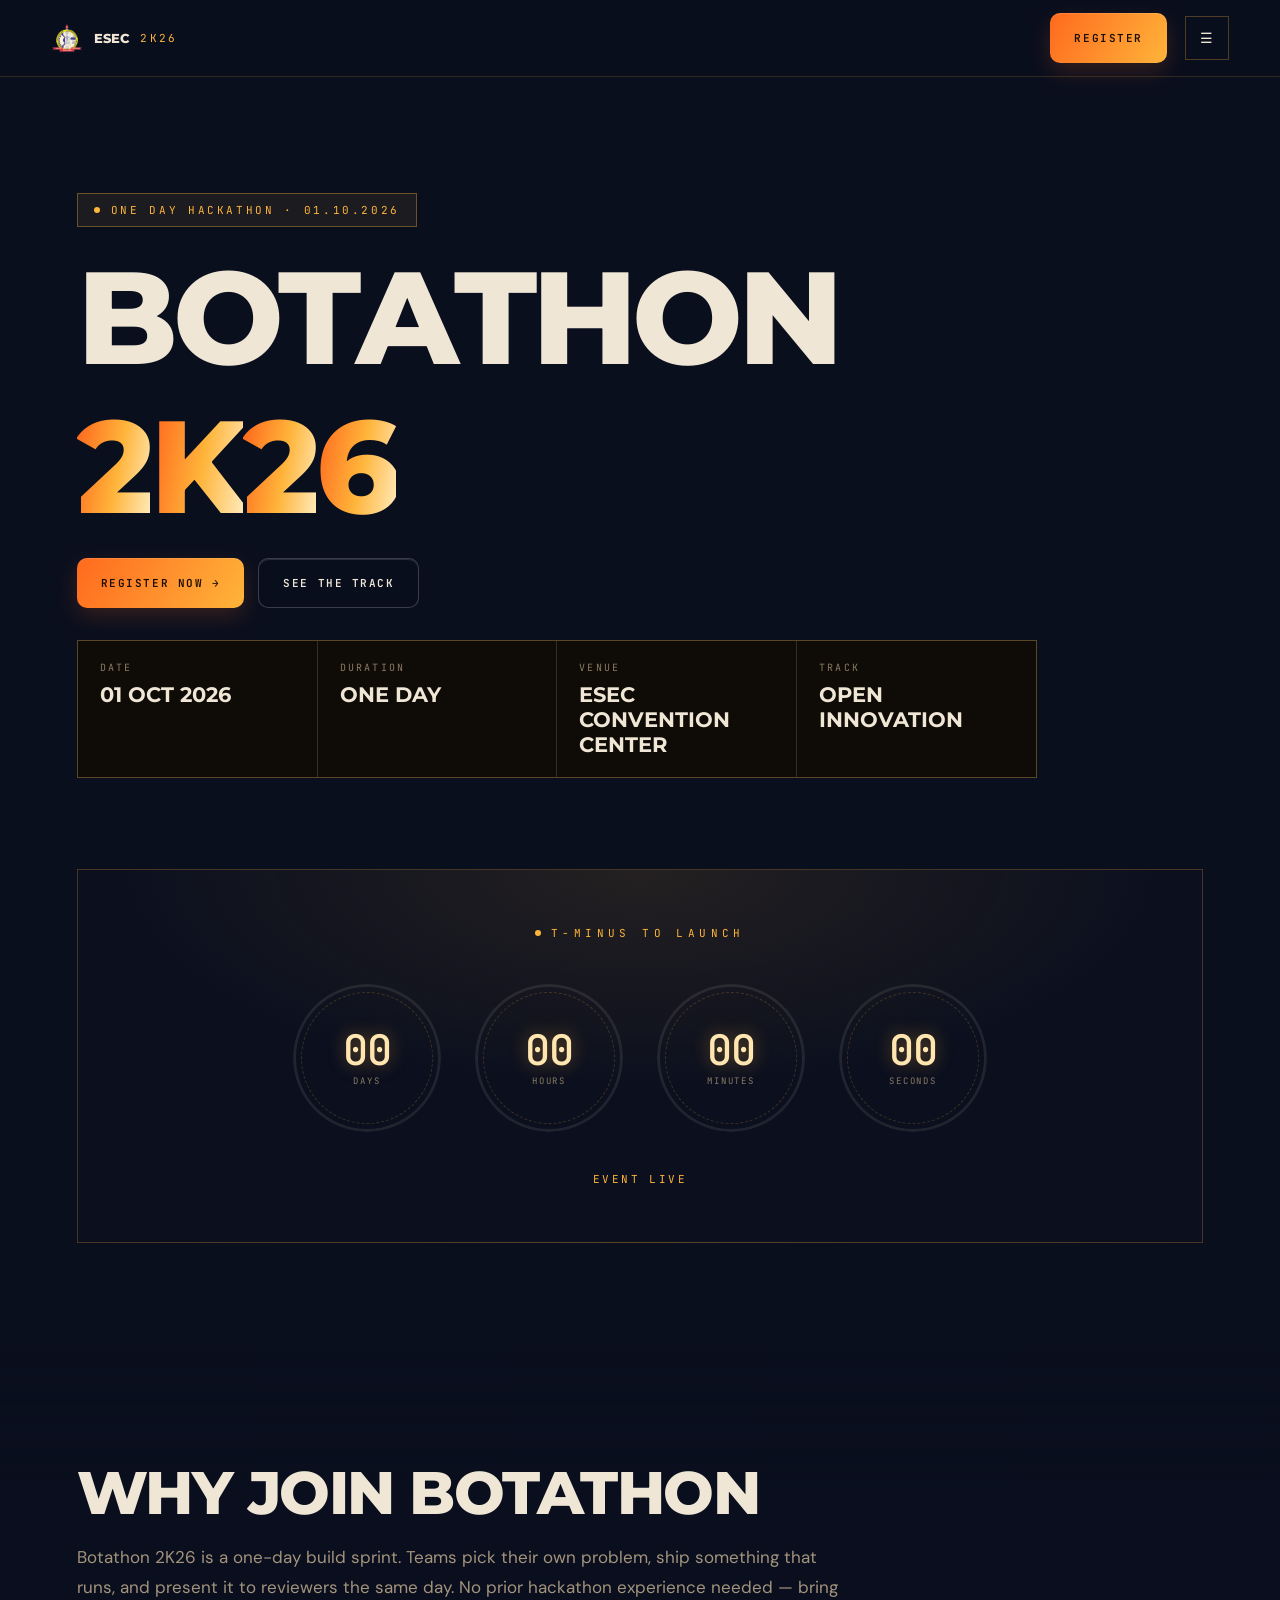
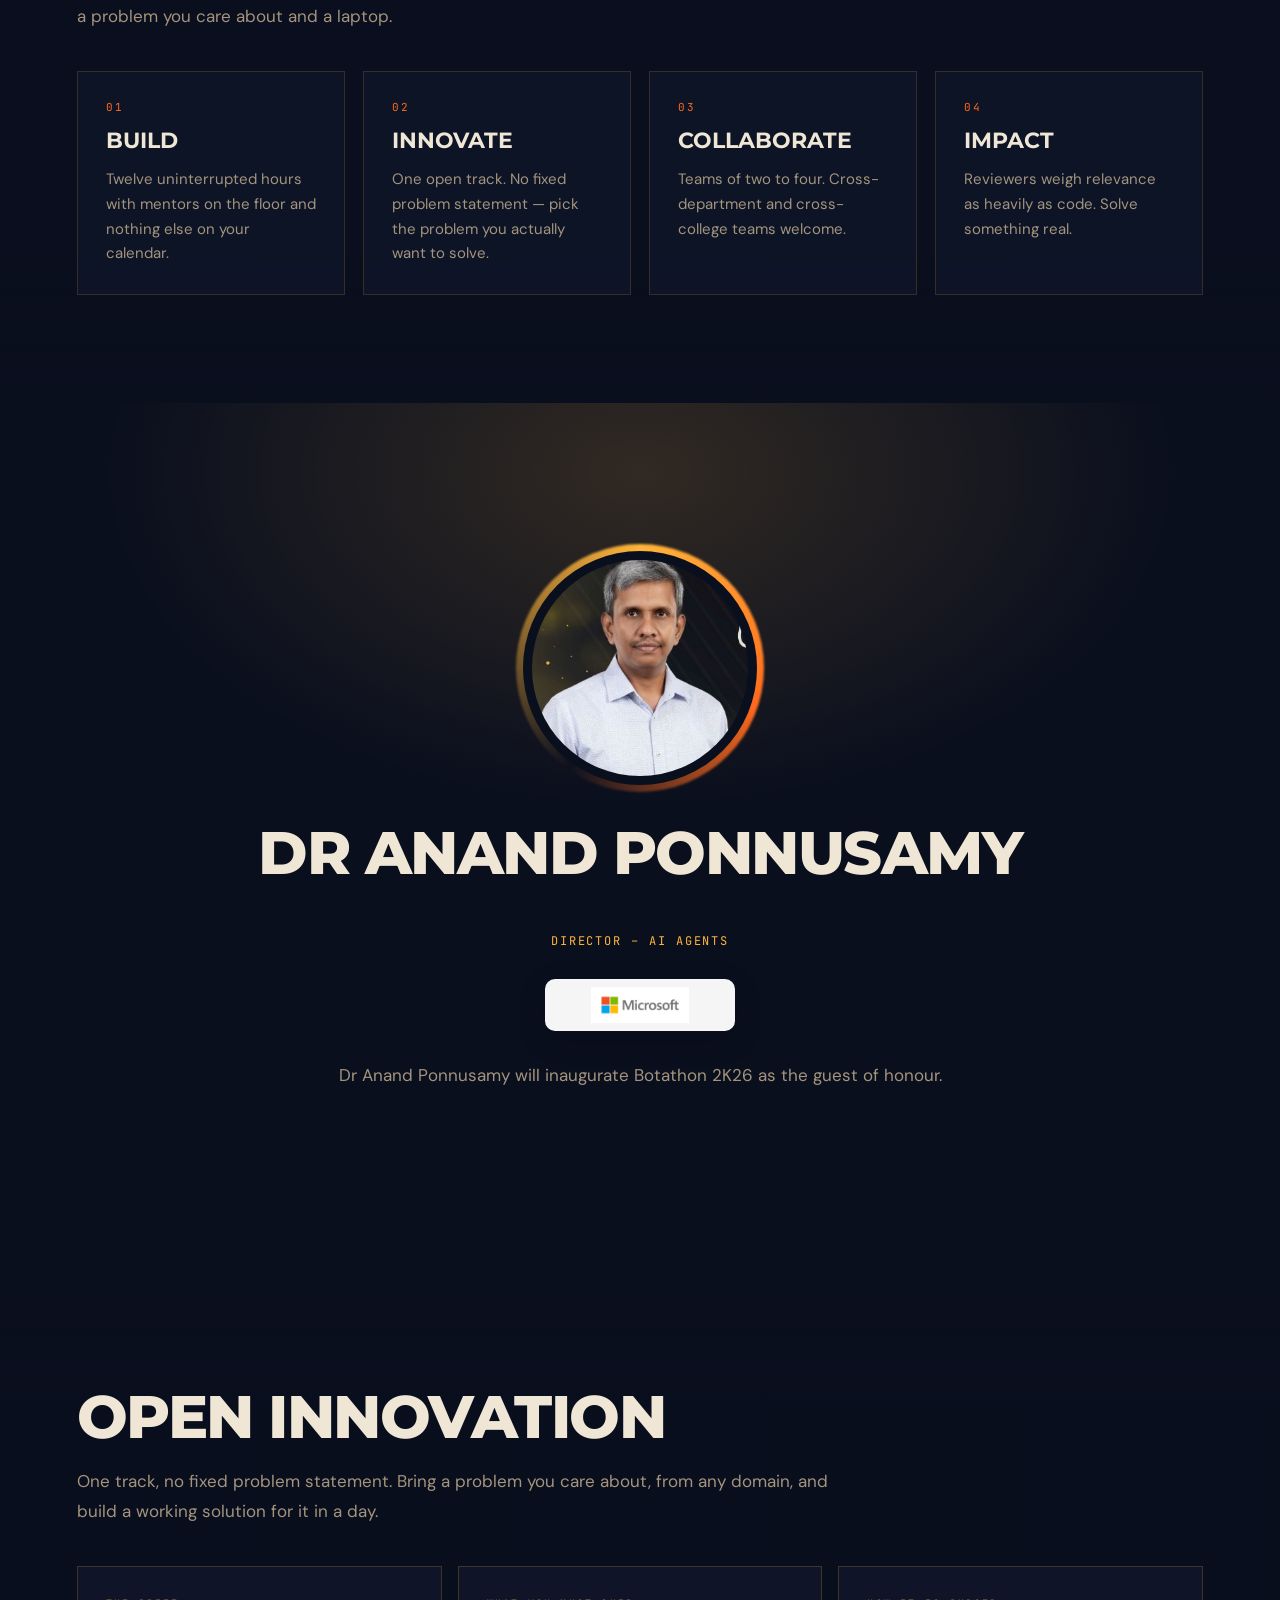
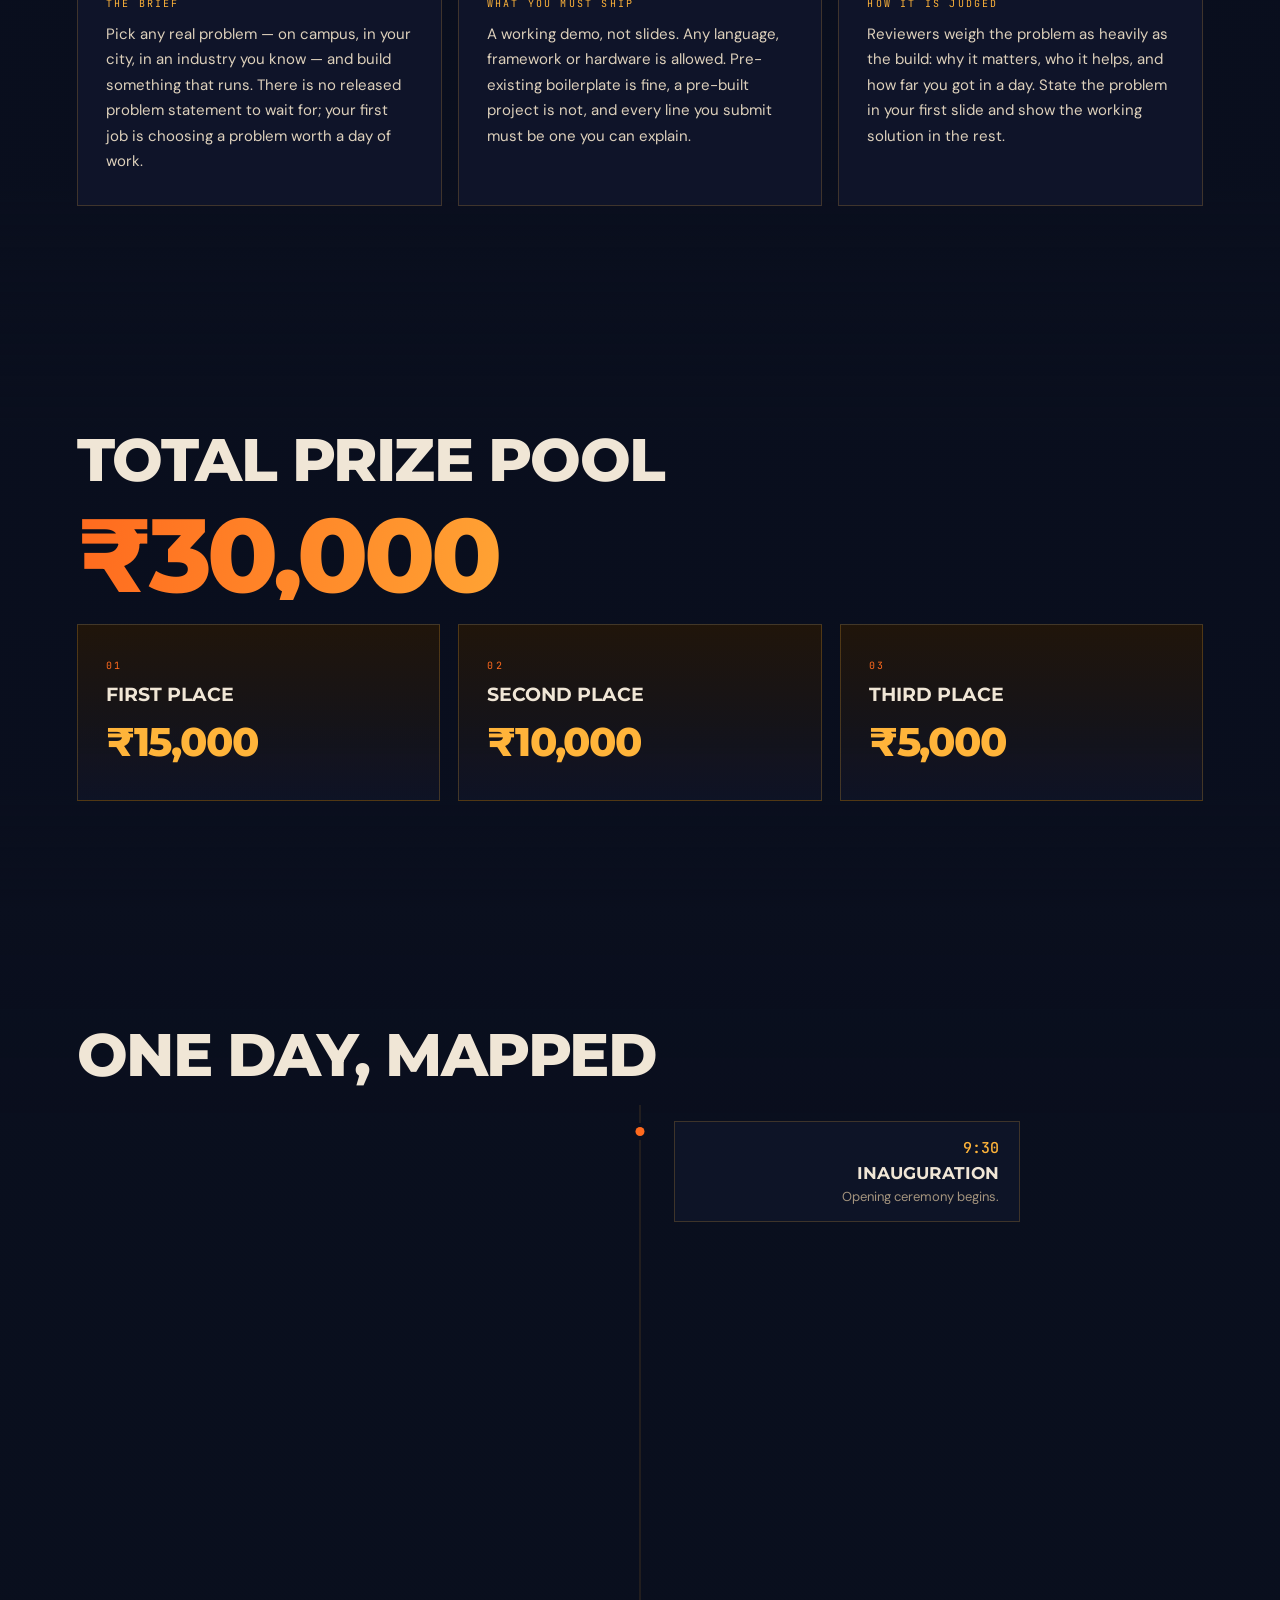
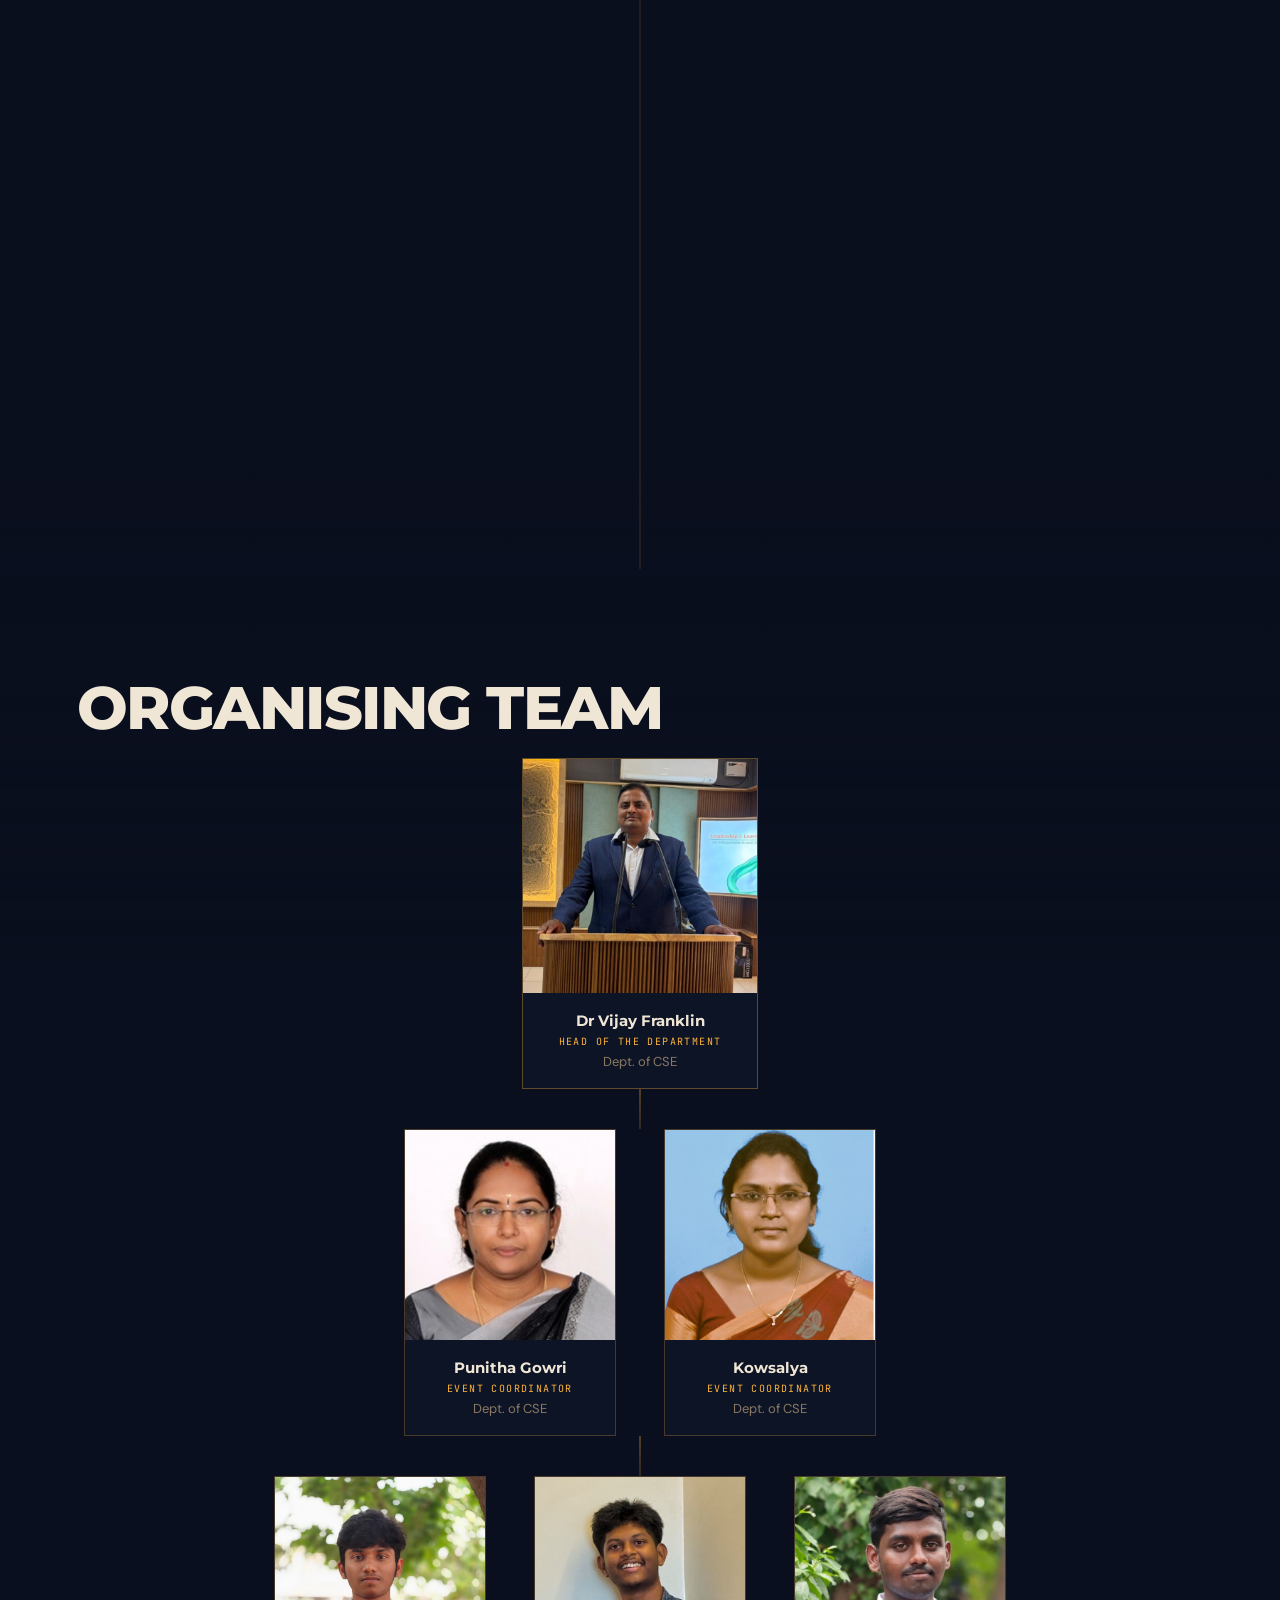
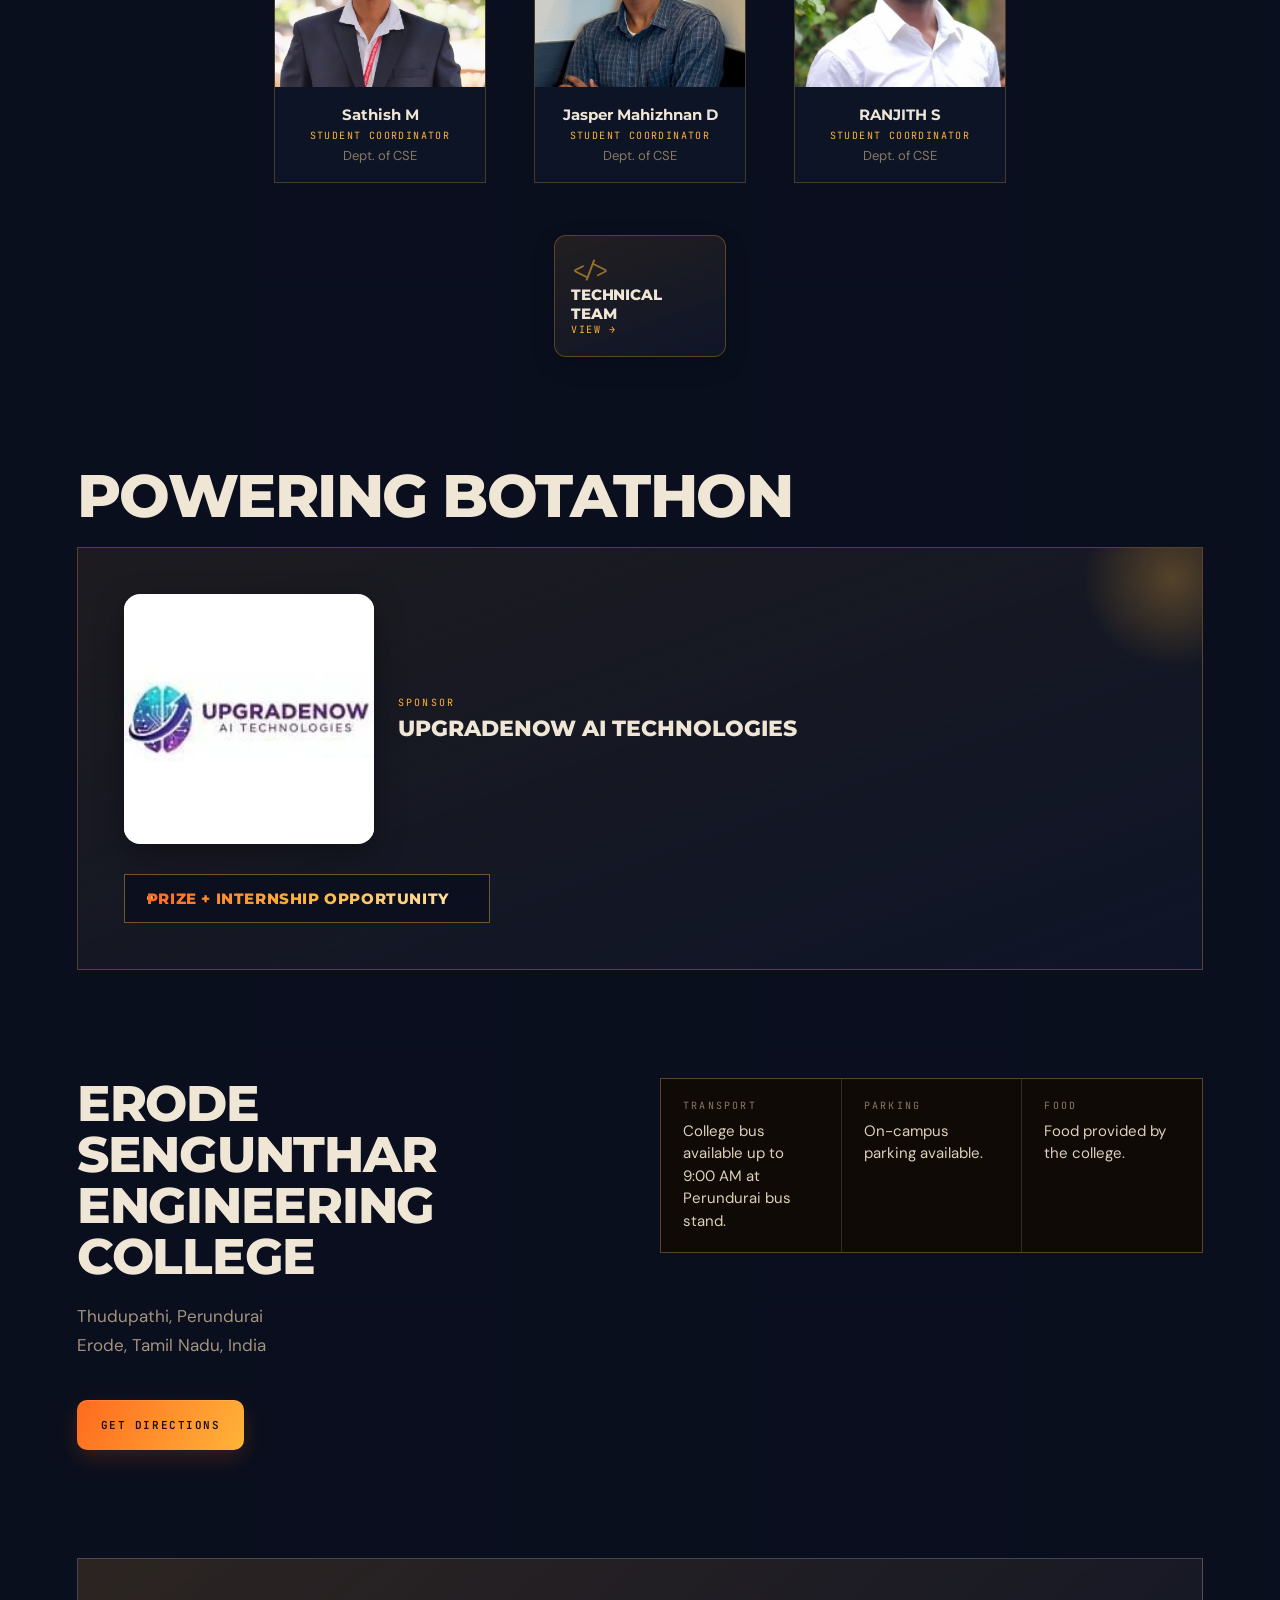
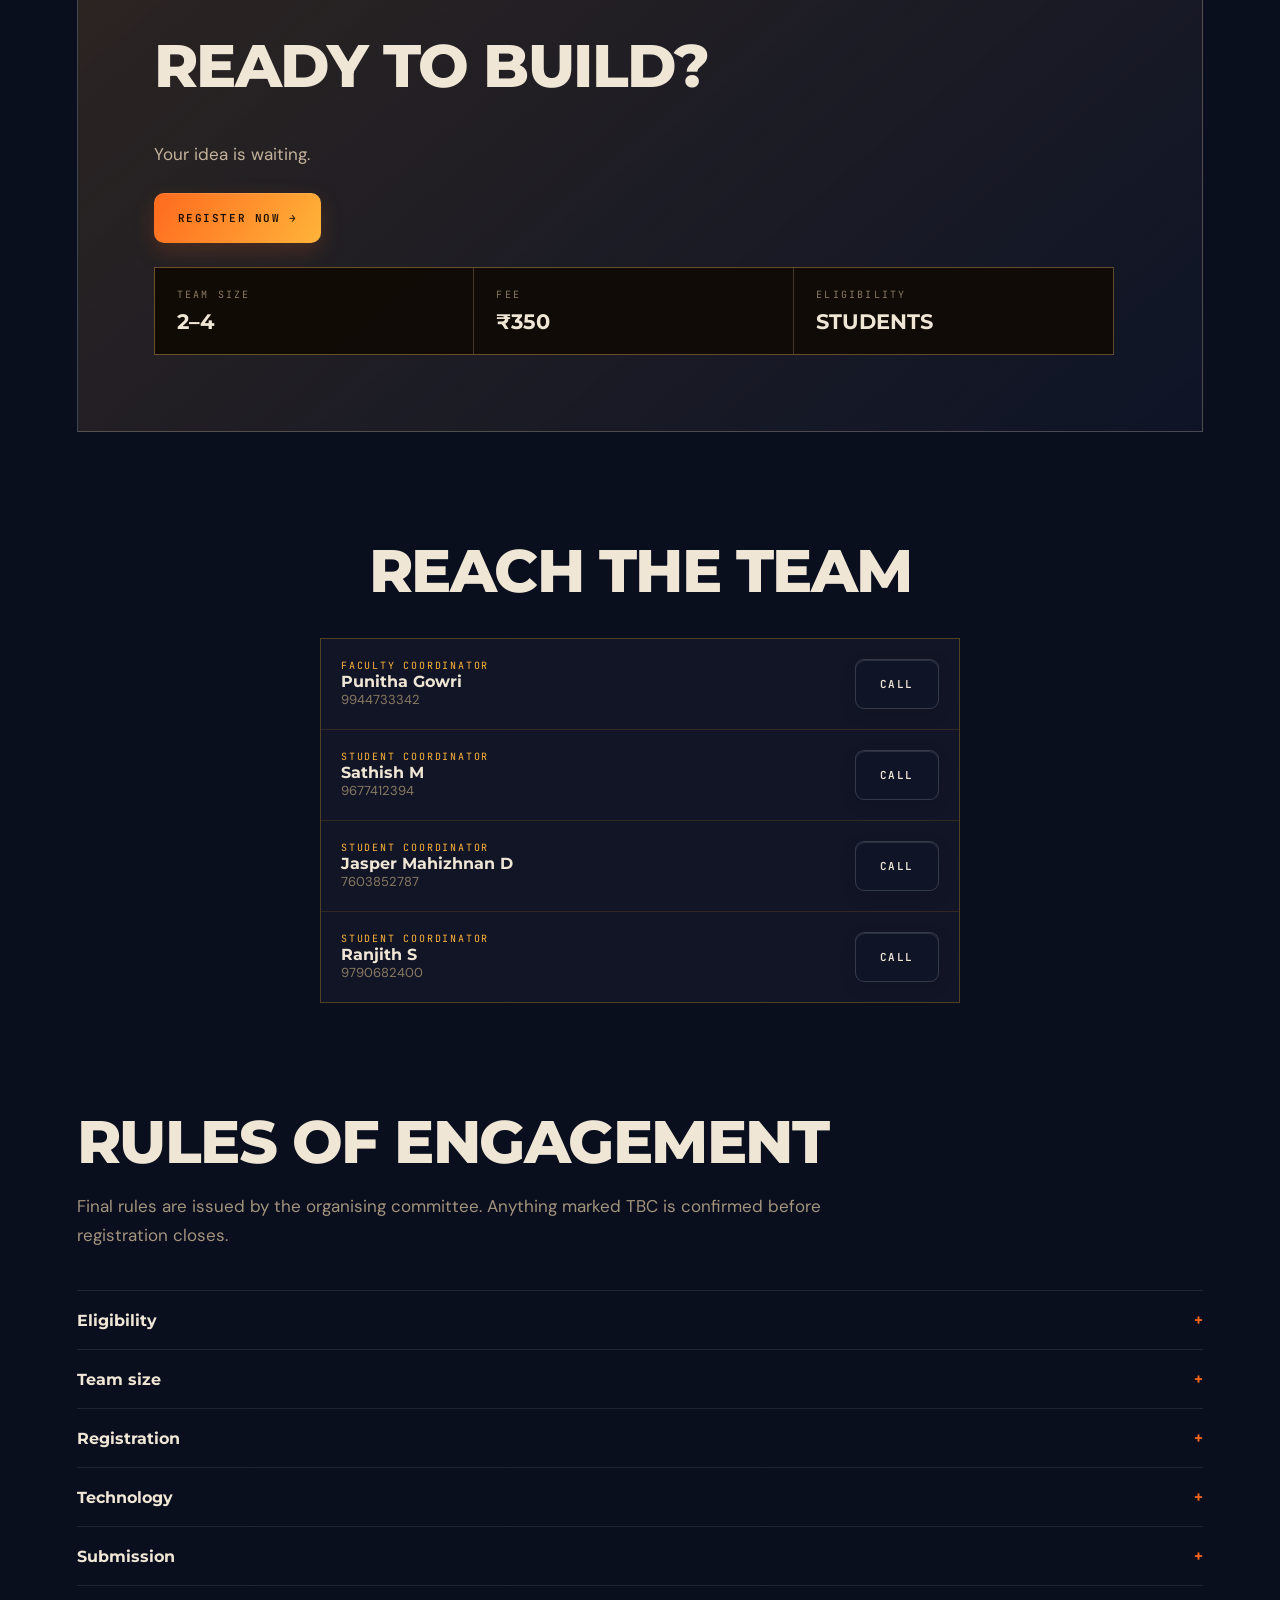
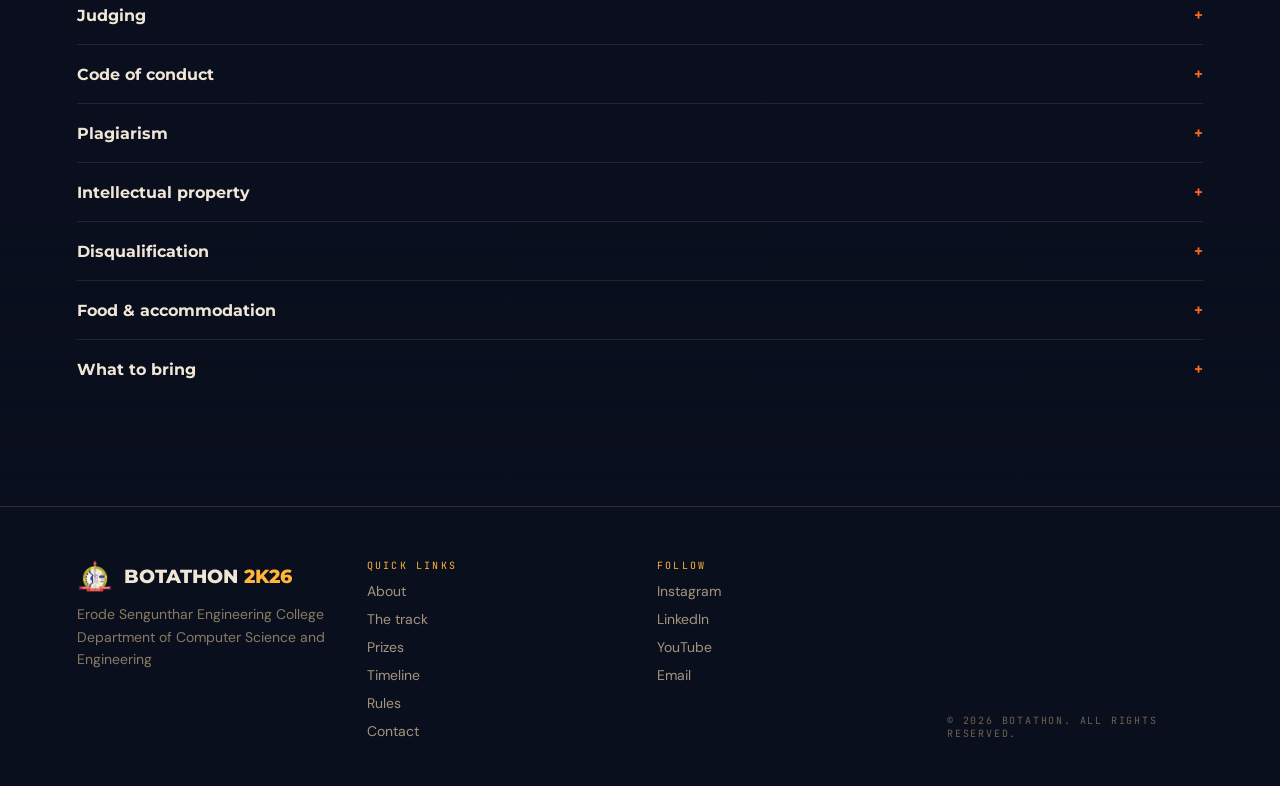
==== commit bb03a90d: "Update website" ====
--- a/index.html
+++ b/index.html
@@ -24,7 +24,7 @@
 <nav class="nav">
   <a href="#top" class="nav__brand">
     <img src="assets/college-crest-small.png" alt="Erode Sengunthar Engineering College crest" class="nav__crest">
-    <span class="nav__name">ERODE SENGUNTHAR ENGINEERING COLLEGE</span>
+    <span class="nav__name">ESEC</span>
     <span class="nav__year">2K26</span>
   </a>
   <div class="nav__right">
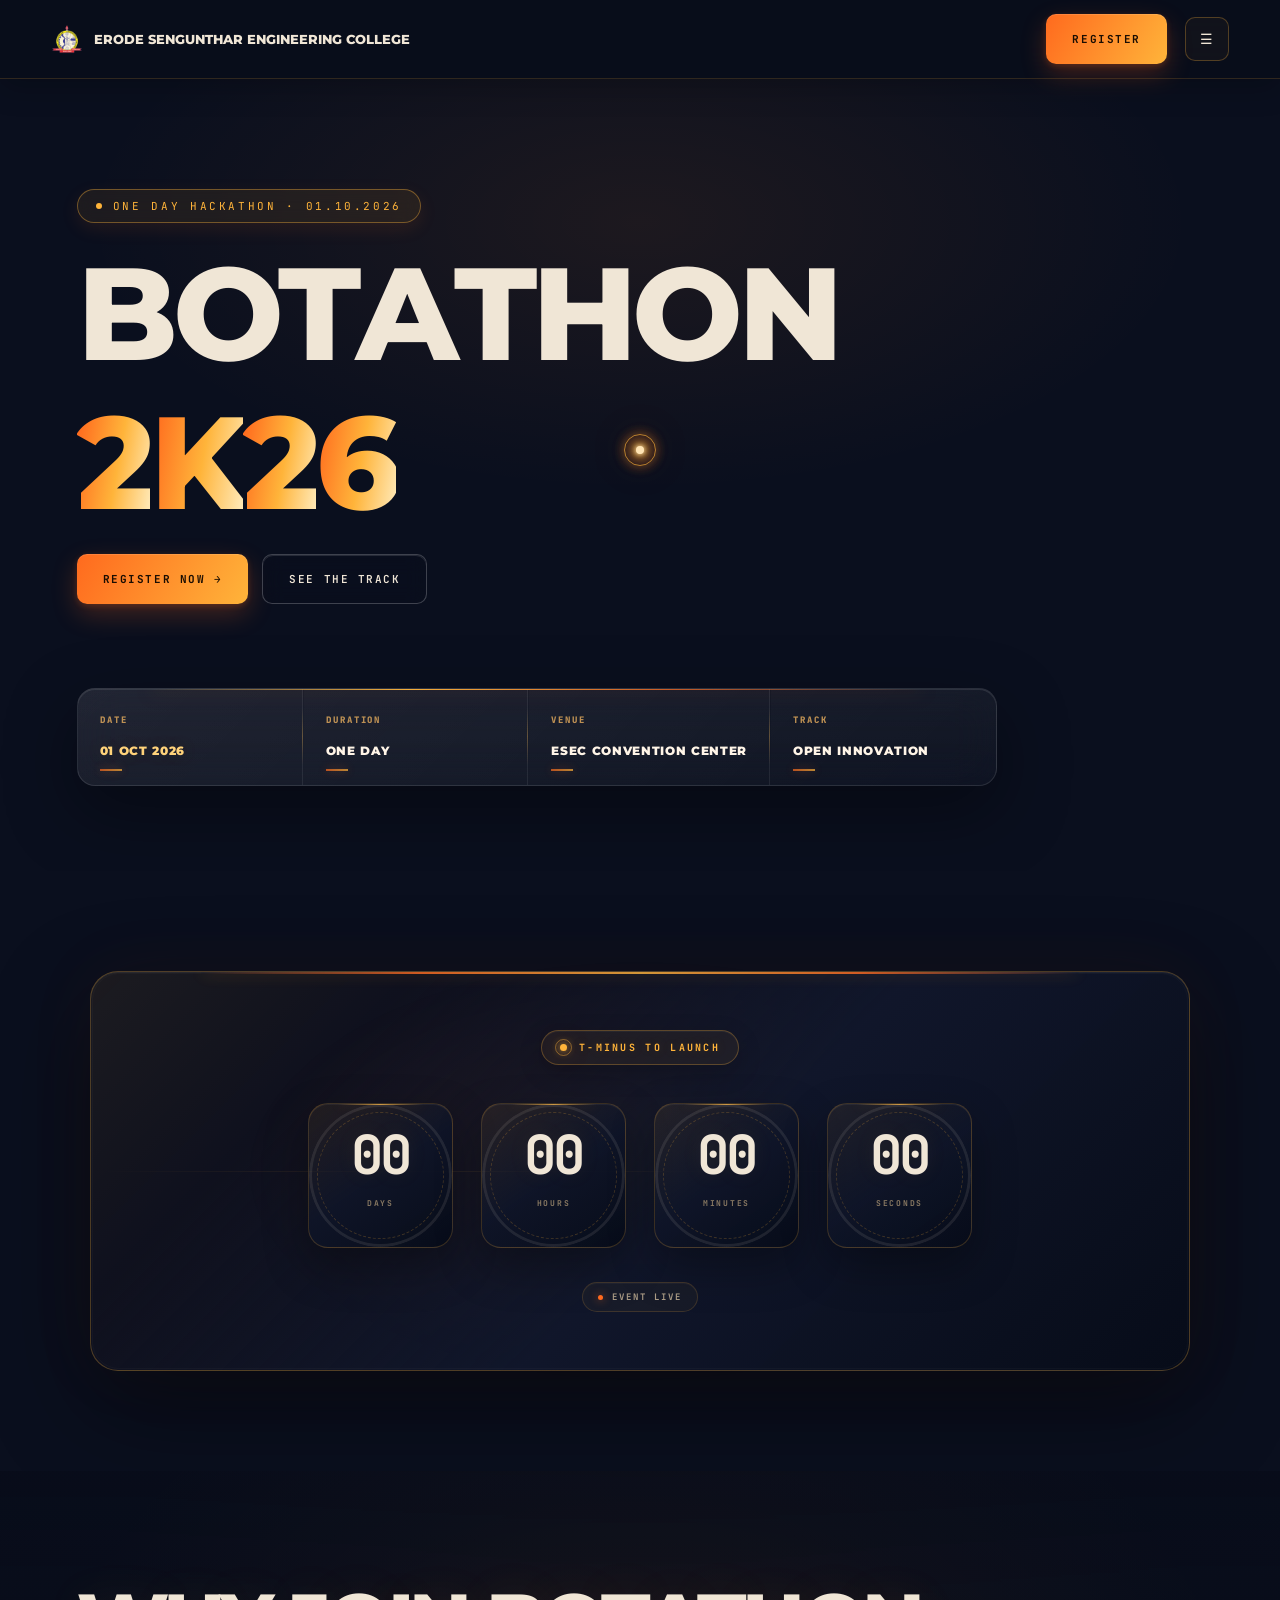
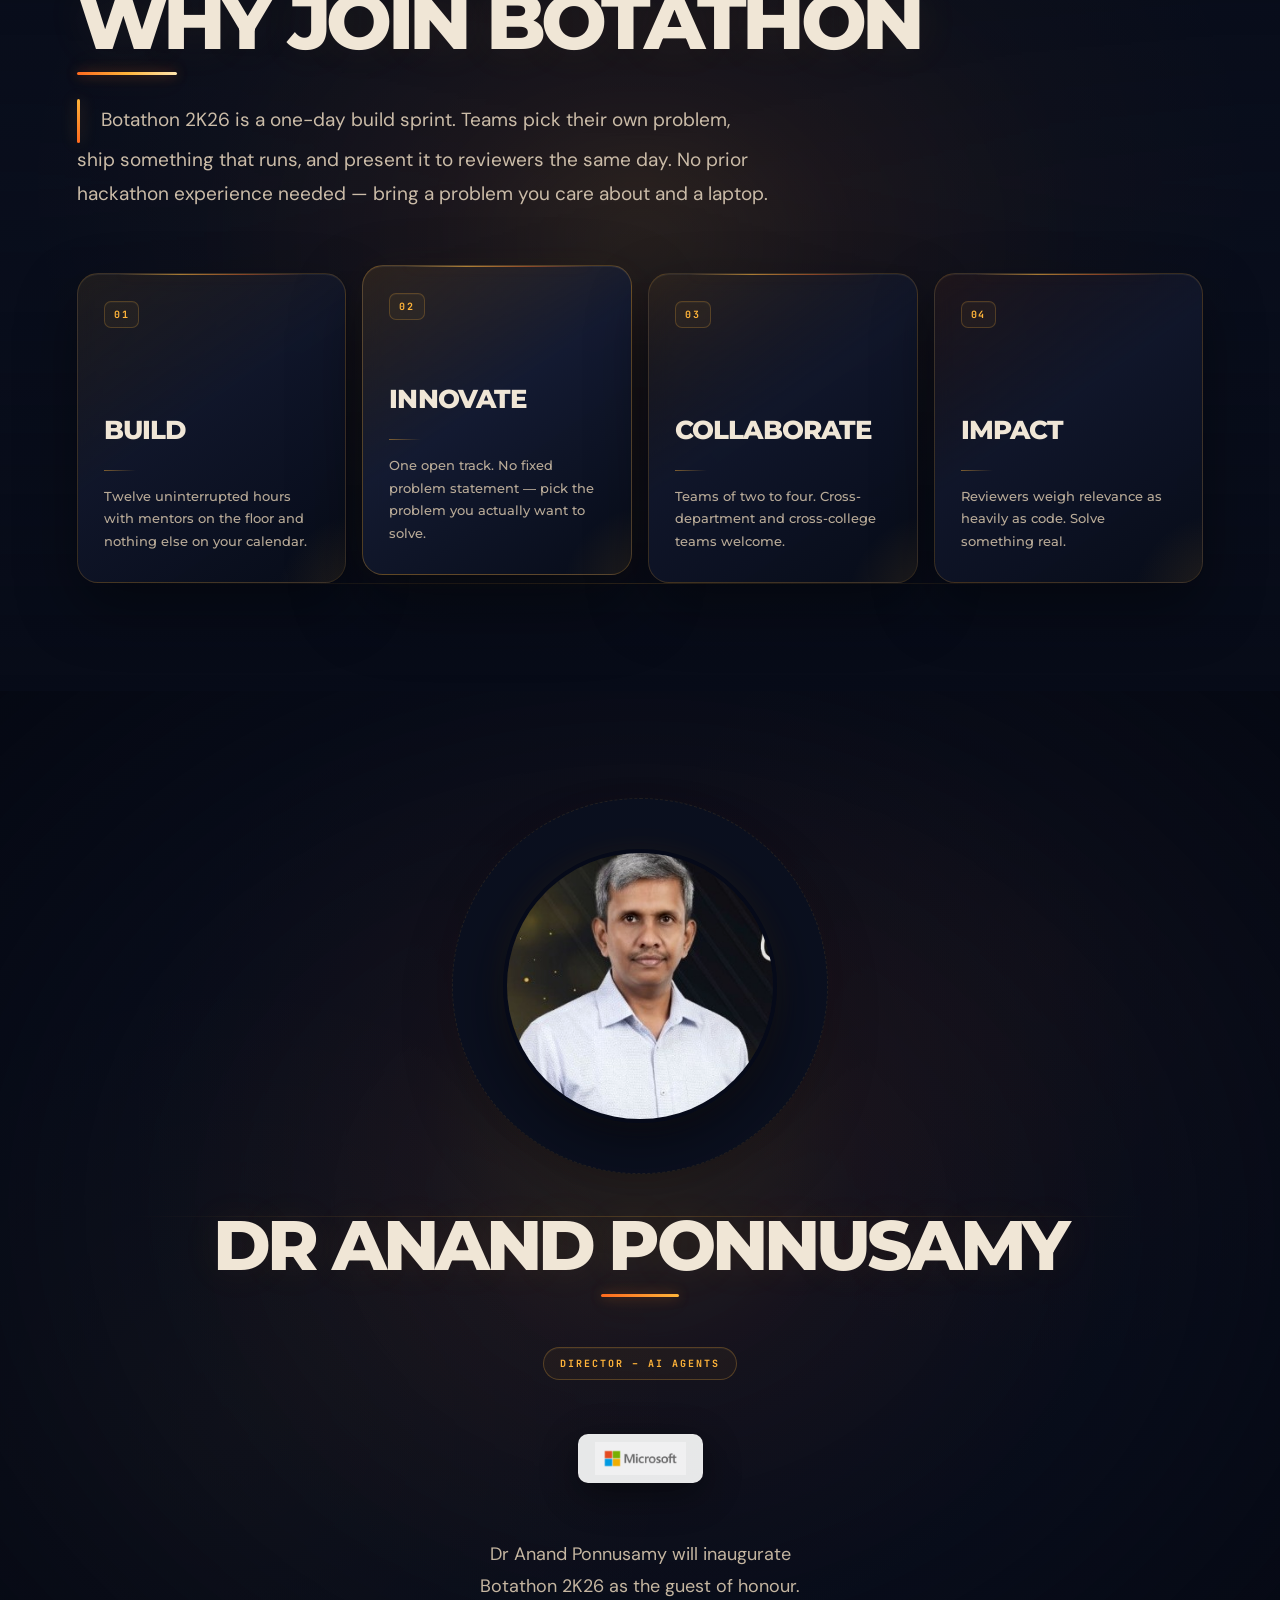
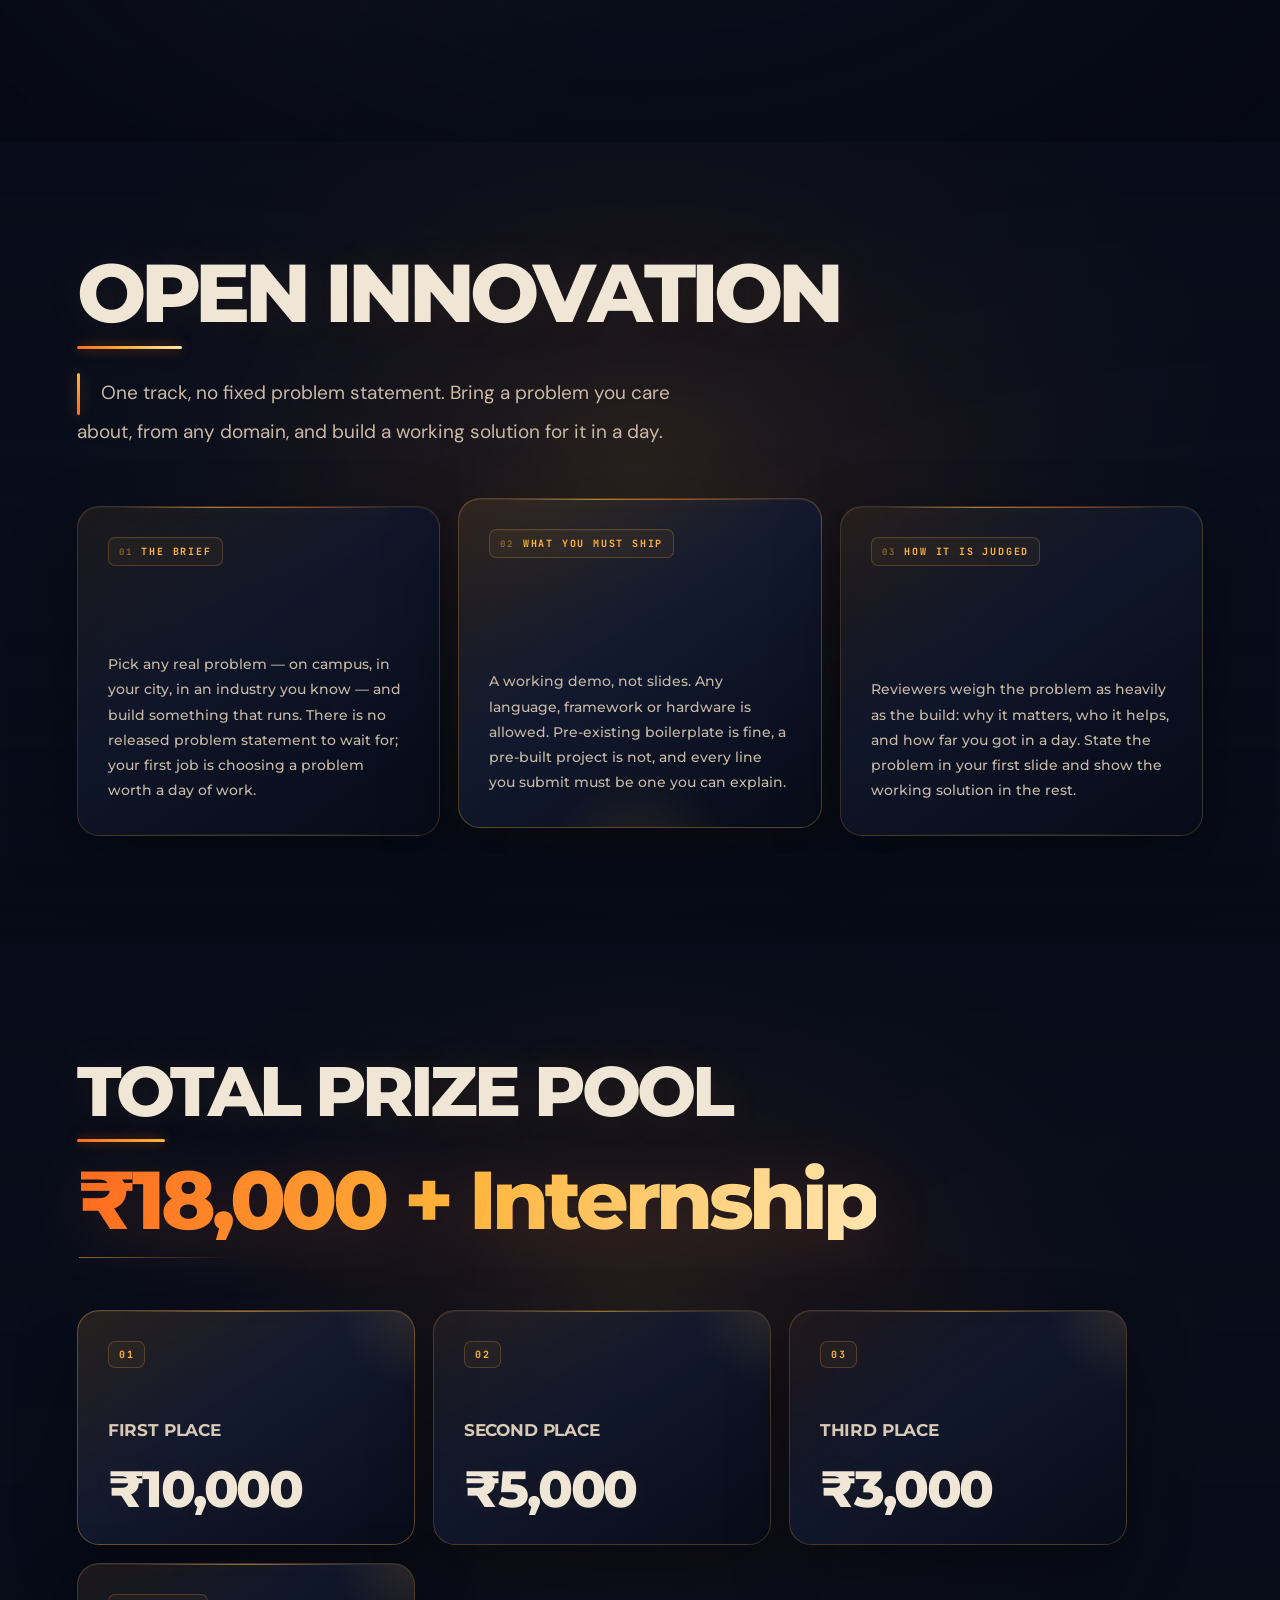
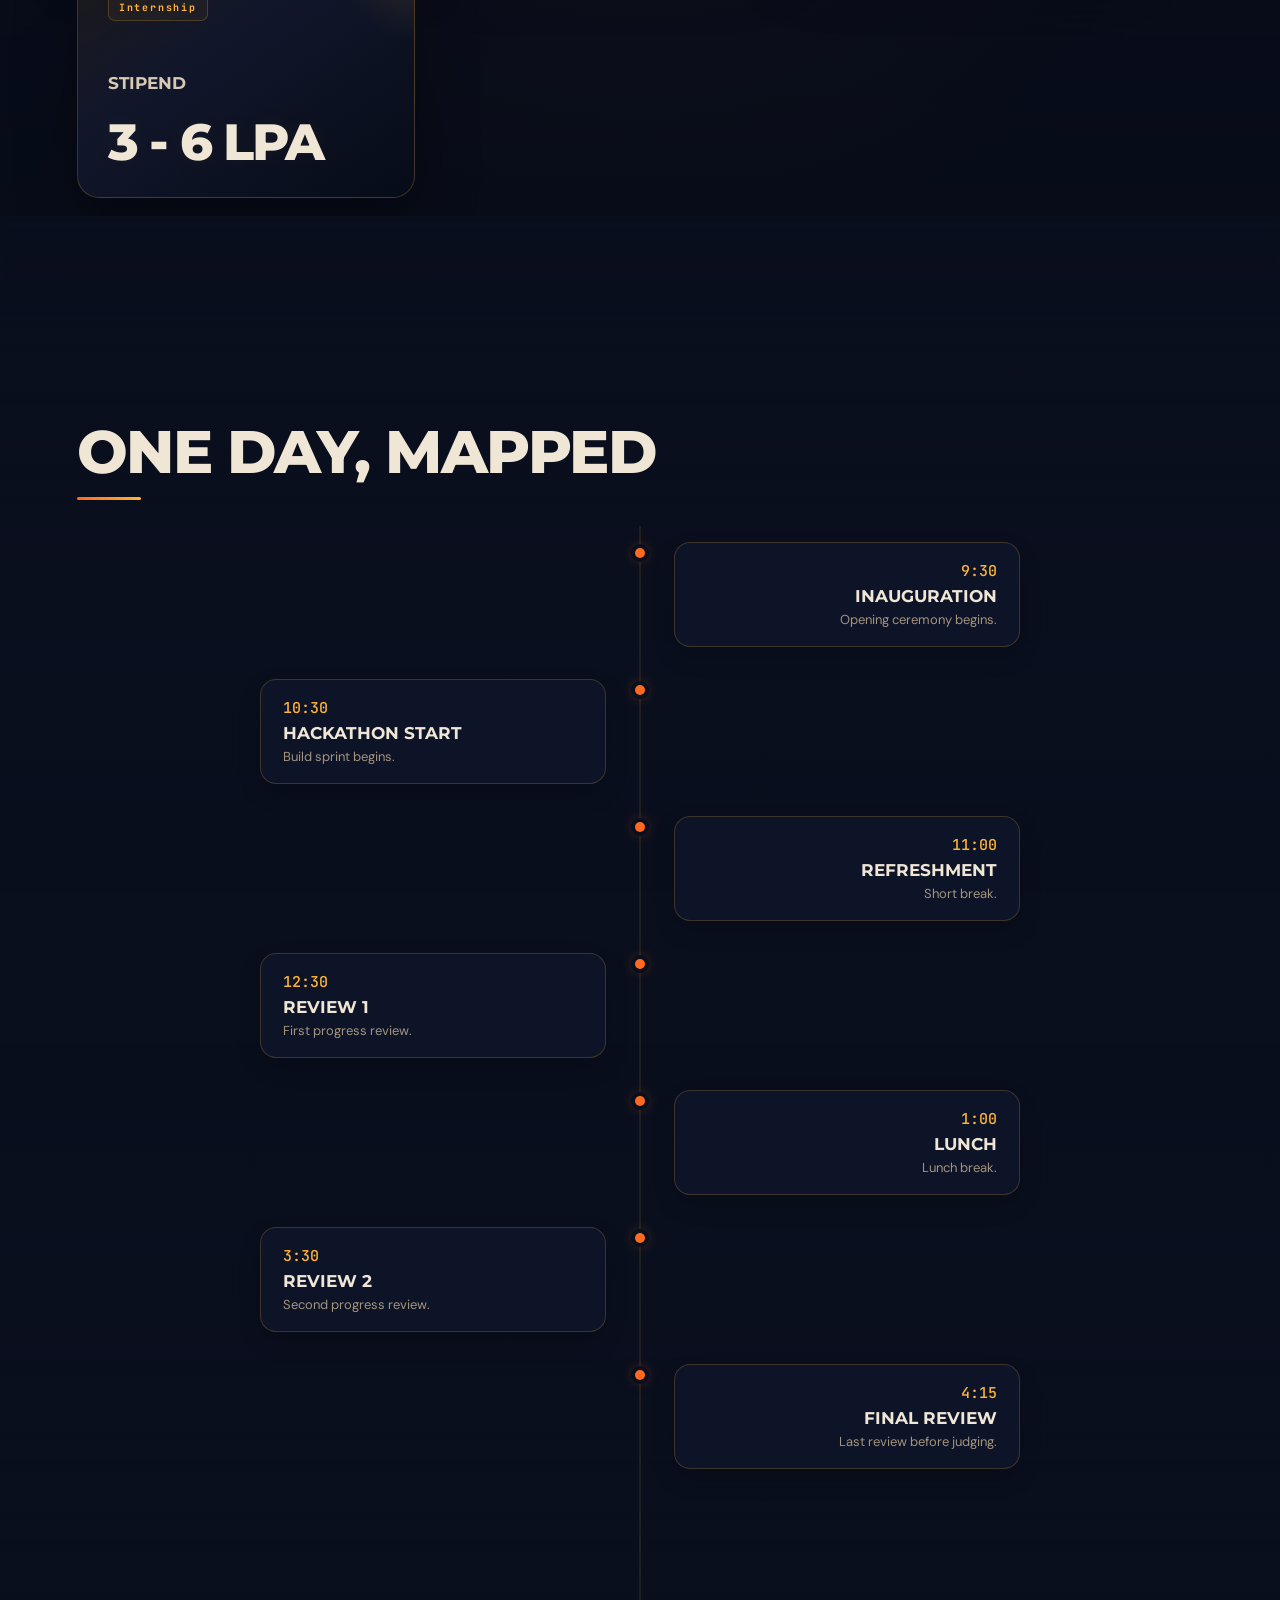
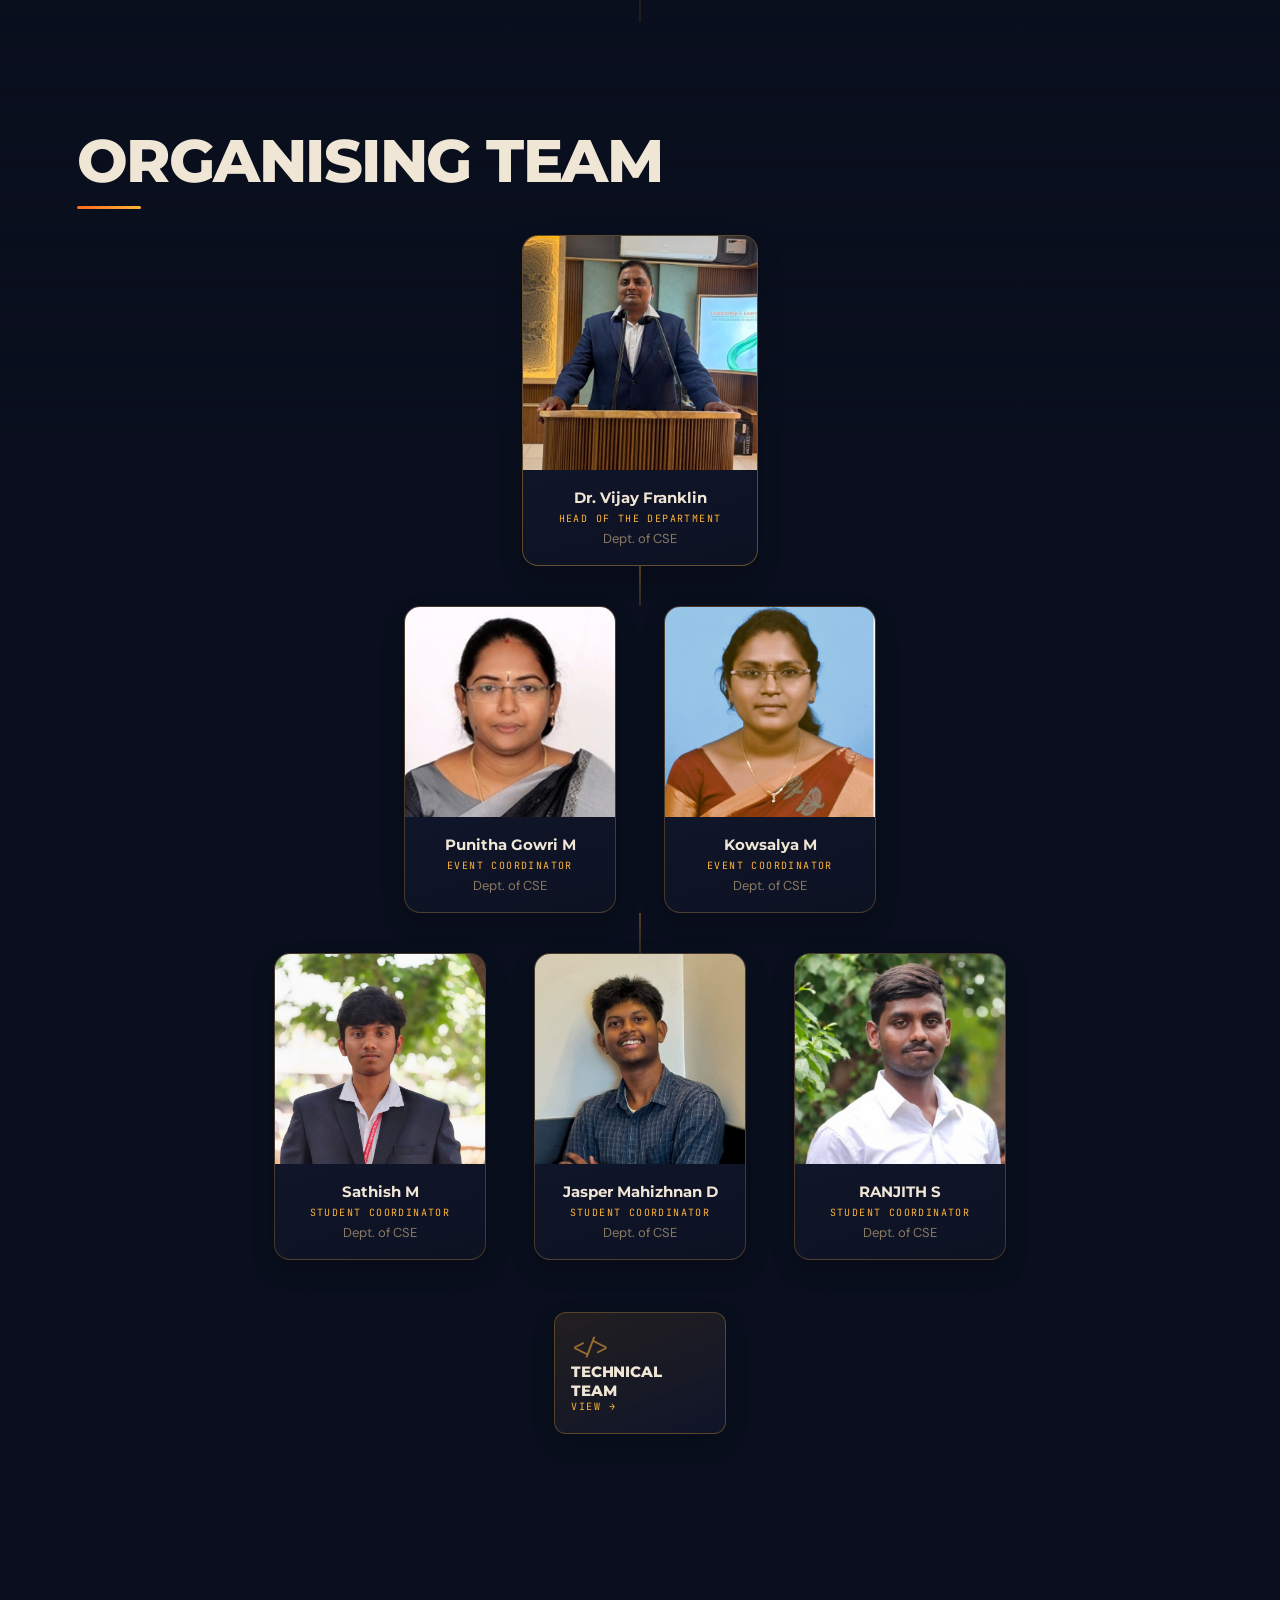
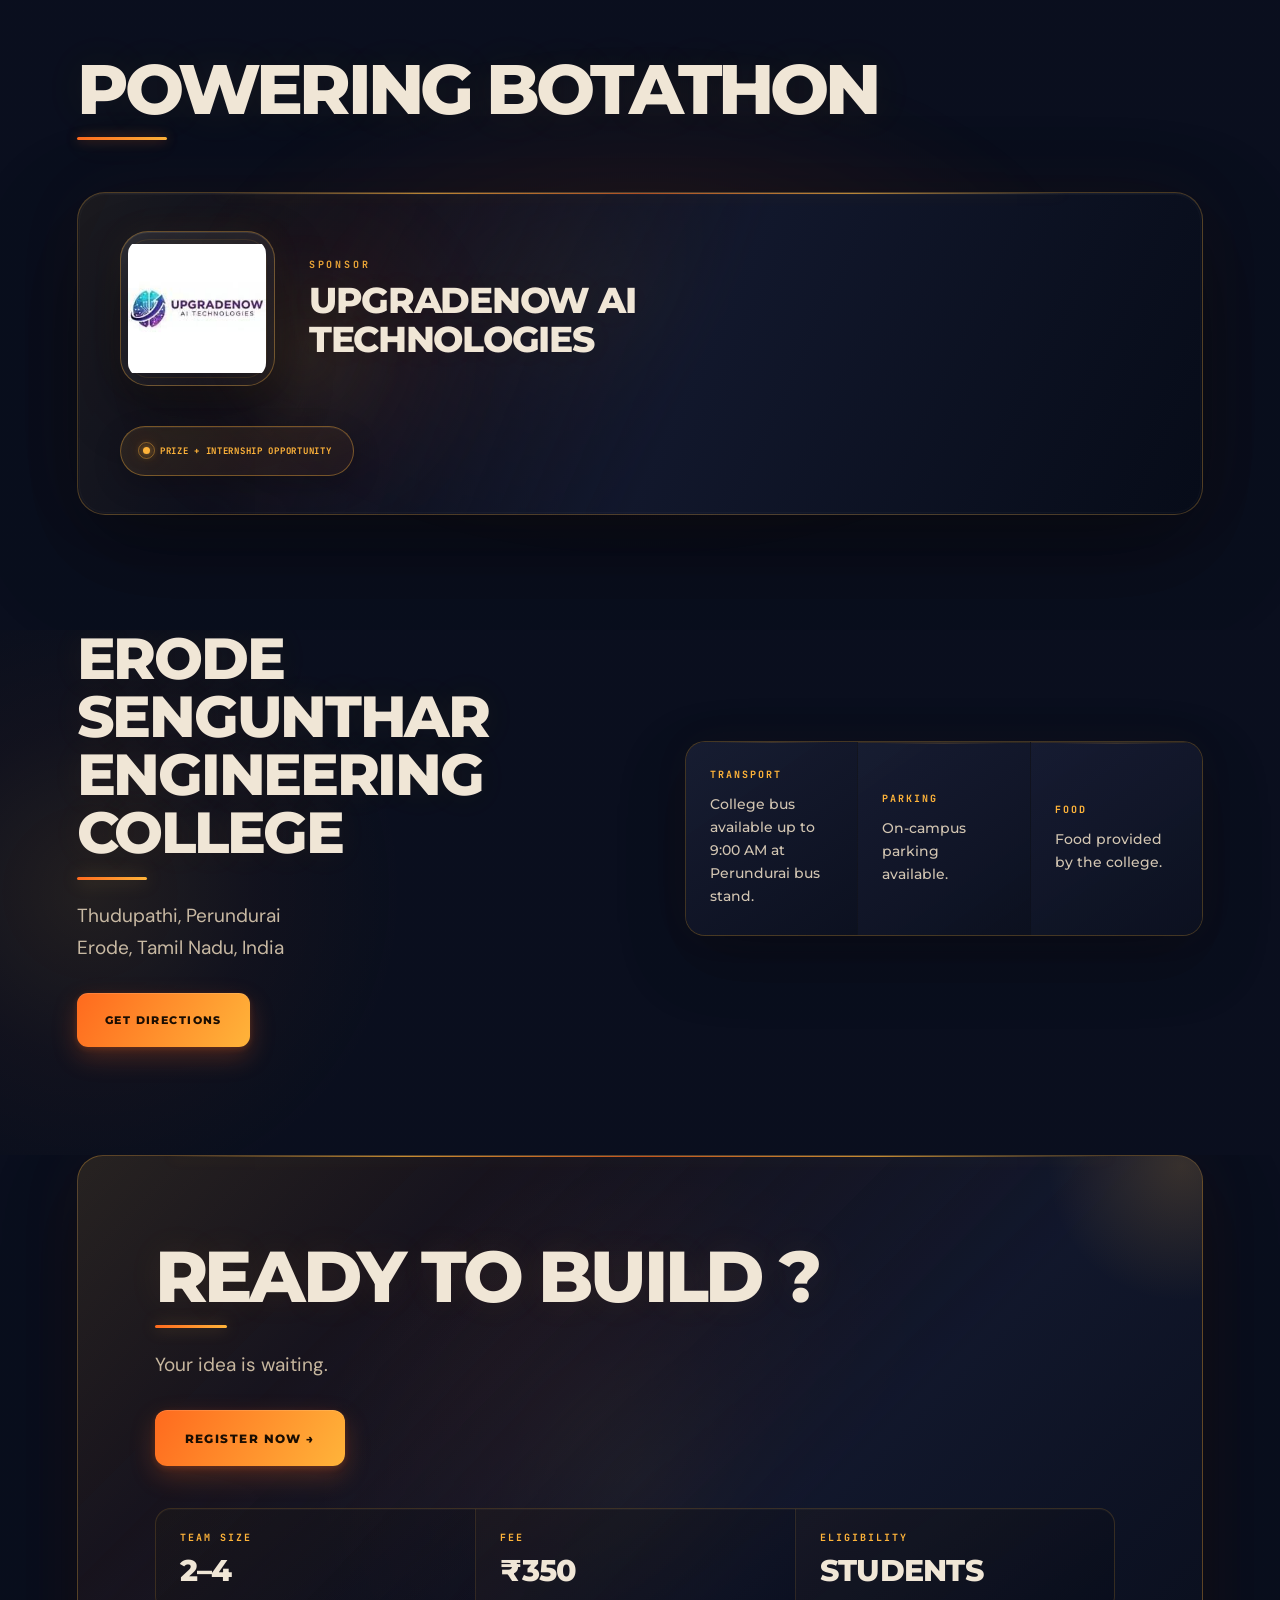
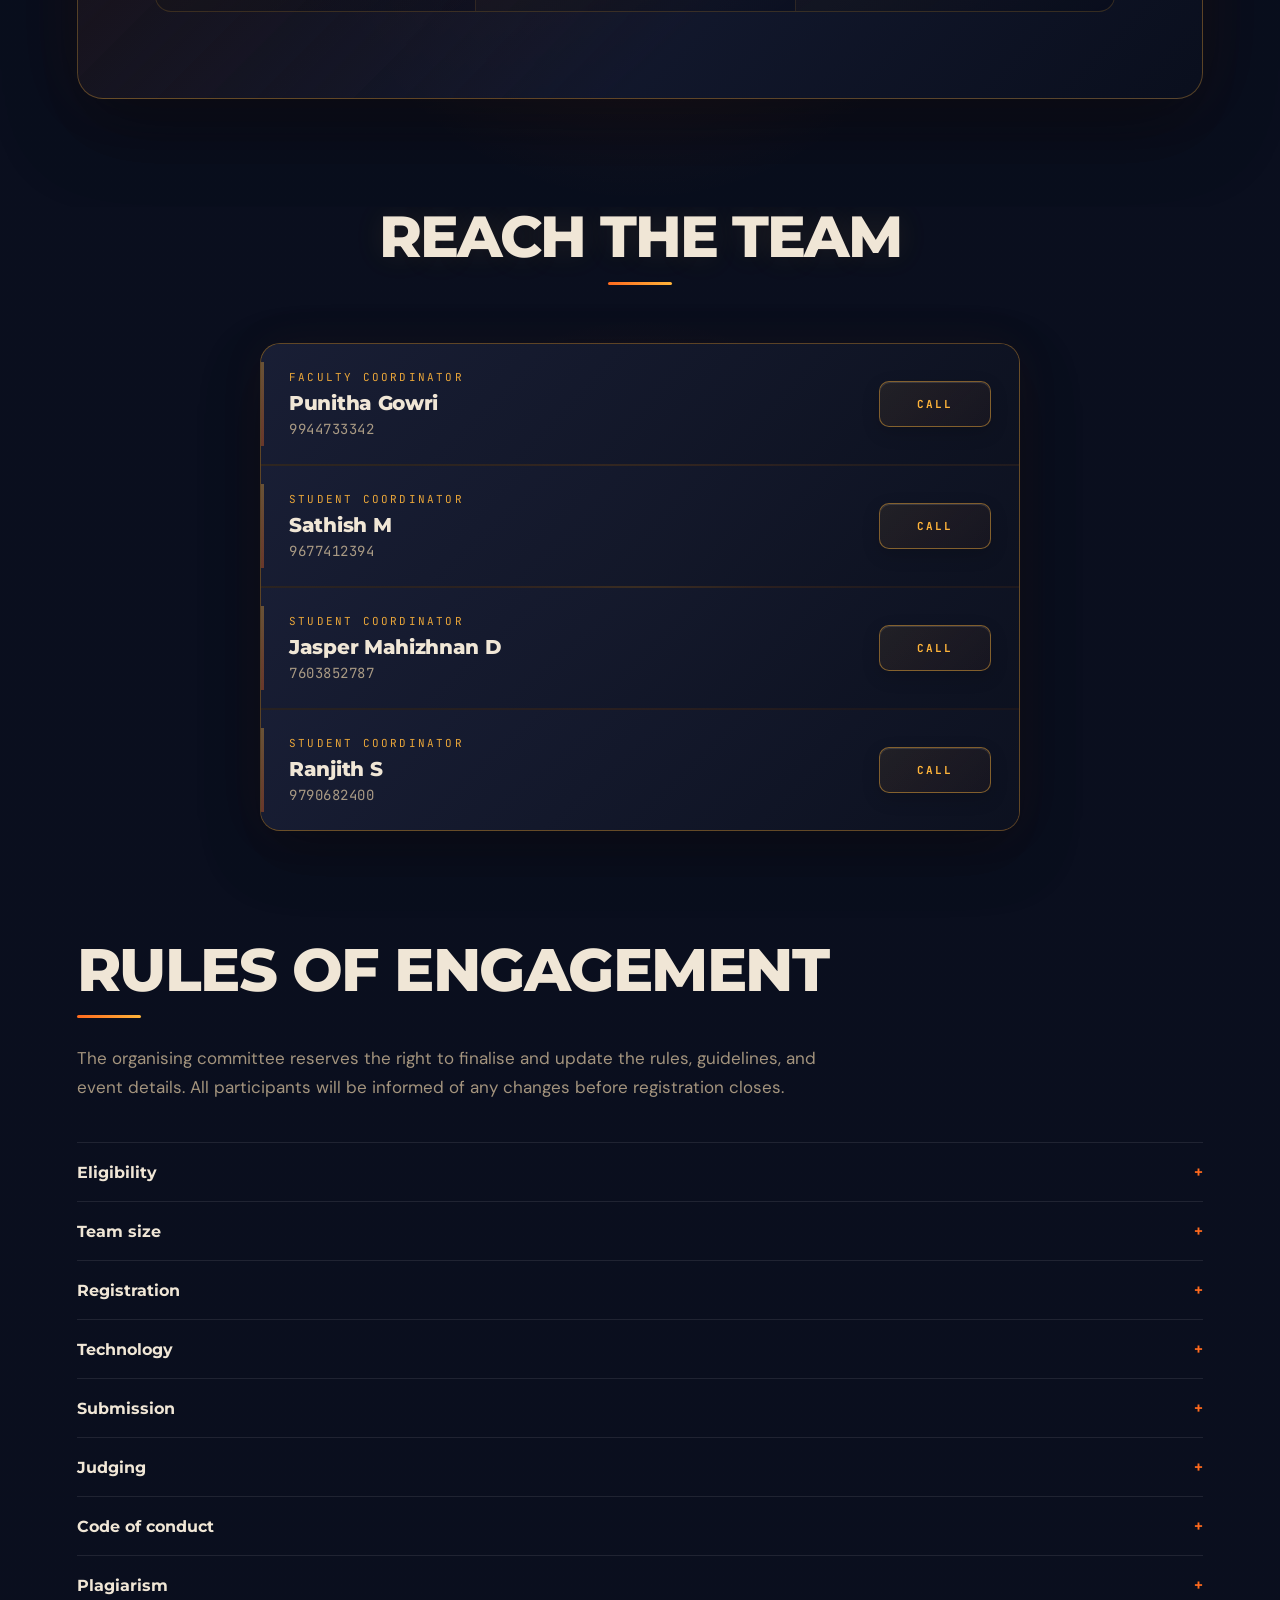
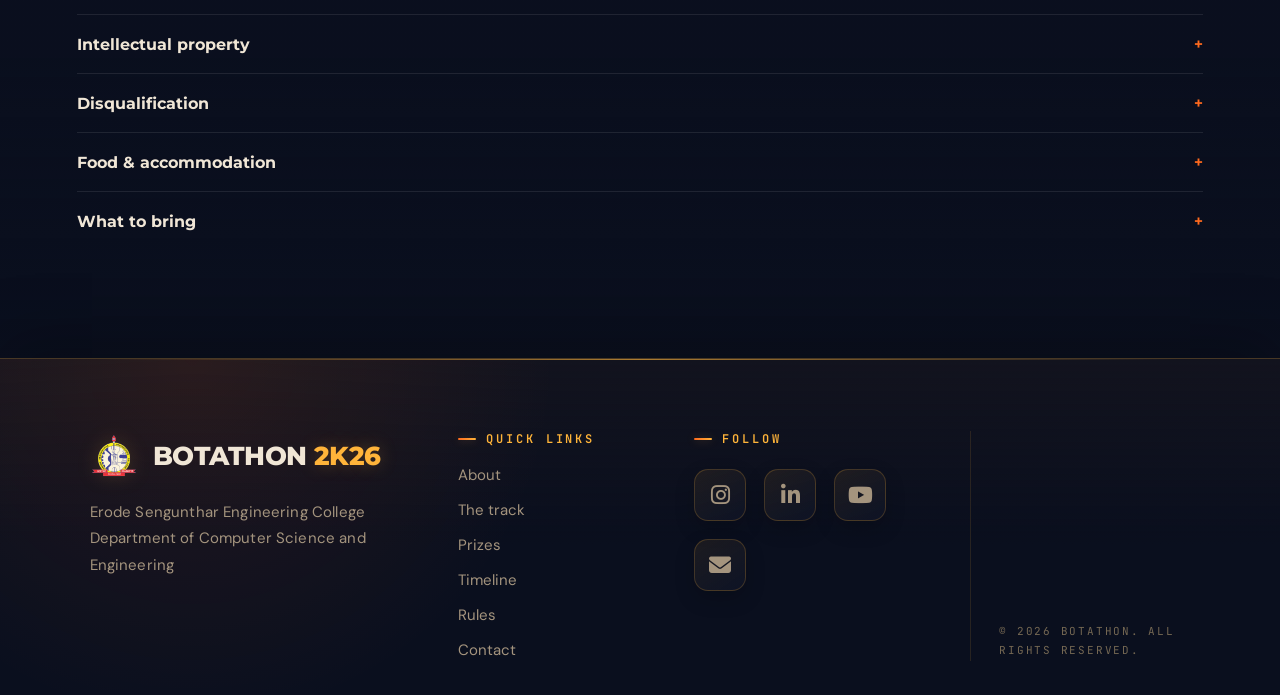
==== commit e3a4efe7: "ui/ux changes" ====
--- a/index.html
+++ b/index.html
@@ -1,345 +1,1628 @@
 <!DOCTYPE html>
 <html lang="en">
 <head>
-<meta charset="utf-8">
-<meta name="viewport" content="width=device-width, initial-scale=1">
-<title>Botathon 2K26 — One-Day Hackathon | Dept. of CSE, ESEC</title>
-<meta name="description" content="Botathon 2K26 — a one-day hackathon by the Department of CSE, Erode Sengunthar Engineering College.">
-<meta name="keywords" content="Botathon 2K26, hackathon, Erode Sengunthar Engineering College, ESEC hackathon, CSE hackathon, open innovation hackathon">
-<link rel="canonical" href="botathon2k26.in">
+  <meta charset="UTF-8">
+  <meta name="viewport" content="width=device-width, initial-scale=1.0">
+  <!-- ==================== SEO META ==================== -->
+
+<title>Botathon 2K26 | AI Hackathon 2026 | Erode Sengunthar Engineering College</title>
+
+<meta
+  name="description"
+  content="Botathon 2K26 is a one-day student hackathon at Erode Sengunthar Engineering College, featuring open innovation, exciting prizes and internship opportunities."
+>
+
+<meta
+  name="keywords"
+  content="Botathon 2K26, Botathon 2026, hackathon 2026, AI hackathon, student hackathon, coding hackathon, Erode hackathon, Tamil Nadu hackathon, Erode Sengunthar Engineering College"
+>
+
+<meta name="robots" content="index, follow">
+<meta name="author" content="Botathon 2K26 Organising Committee">
+
+<!-- Canonical -->
+<link rel="canonical" href="YOUR-WEBSITE-URL">
+
+<!-- ==================== OPEN GRAPH ==================== -->
+
 <meta property="og:type" content="website">
-<meta property="og:title" content="Botathon 2K26 — One-Day Hackathon">
-<meta property="og:description" content="A one-day open-innovation hackathon hosted by the Department of CSE, Erode Sengunthar Engineering College.">
-<meta property="og:image" content="assets/college-crest.png">
-<link rel="preconnect" href="https://fonts.googleapis.com">
-<link rel="preconnect" href="https://fonts.gstatic.com" crossorigin>
-<link href="https://fonts.googleapis.com/css2?family=Montserrat:wght@700;800&family=DM+Sans:opsz,wght@9..40,400;9..40,500&family=JetBrains+Mono:wght@400;500&display=swap" rel="stylesheet">
-<link rel="stylesheet" href="css/styles.css">
-<script type="application/ld+json">
-{"@context":"https://schema.org","@type":"Event","name":"Botathon 2K26","description":"A one-day open-innovation hackathon hosted by the Department of Computer Science and Engineering, Erode Sengunthar Engineering College.","startDate":"2026-10-09T01:00:00+05:30","eventAttendanceMode":"https://schema.org/OfflineEventAttendanceMode","eventStatus":"https://schema.org/EventScheduled","location":{"@type":"Place","name":"Erode Sengunthar Engineering College","address":{"@type":"PostalAddress","streetAddress":"Erode - Perundurai Road, Thudupathi, Perundurai","addressLocality":"Erode","addressRegion":"Tamil Nadu","postalCode":"638057","addressCountry":"IN"}},"organizer":{"@type":"Organization","name":"Department of Computer Science and Engineering, Erode Sengunthar Engineering College"},"offers":{"@type":"Offer","price":"350","priceCurrency":"INR","url":"https://docs.google.com/forms/d/e/1FAIpQLSeNbOO-lptCC8fg-GJQZ44Jxg0AipKVmCM-XTuL6nOryjtmZw/viewform"}}
+<meta property="og:title" content="Botathon 2K26 | AI Hackathon 2026">
+<meta
+  property="og:description"
+  content="Join Botathon 2K26 — a one-day student hackathon focused on open innovation, technology and building impactful solutions."
+>
+<meta property="og:url" content="YOUR-WEBSITE-URL">
+<meta property="og:site_name" content="Botathon 2K26">
+<meta property="og:image" content="YOUR-OG-IMAGE-URL">
+
+<!-- ==================== TWITTER / X ==================== -->
+
+<meta name="twitter:card" content="summary_large_image">
+<meta name="twitter:title" content="Botathon 2K26 | AI Hackathon 2026">
+<meta
+  name="twitter:description"
+  content="A one-day student hackathon at Erode Sengunthar Engineering College featuring open innovation, prizes and internship opportunities."
+>
+<meta name="twitter:image" content="YOUR-OG-IMAGE-URL">
+
+<!-- ==================== SEO / ACCESSIBILITY ==================== -->
+
+<meta name="theme-color" content="#0a0f1e">
+
+  <title>Botathon 2K26 — One-Day Hackathon | ESEC</title>
+
+  <link
+  rel="stylesheet"
+  href="https://cdnjs.cloudflare.com/ajax/libs/font-awesome/6.5.2/css/all.min.css"
+/>
+  <meta
+    name="description"
+    content="Botathon 2K26 — a one-day open-innovation hackathon hosted by the Department of Computer Science and Engineering, Erode Sengunthar Engineering College."
+  >
+
+  <meta
+    name="keywords"
+    content="Botathon 2K26, hackathon, ESEC, Erode Sengunthar Engineering College, CSE hackathon, open innovation"
+  >
+
+  <meta name="author" content="Department of Computer Science and Engineering, ESEC">
+  <meta name="theme-color" content="#0a0f1e">
+
+  <link rel="canonical" href="https://www.codeoclock2k26.com/">
+
+  <!-- Open Graph -->
+  <meta property="og:type" content="website">
+  <meta property="og:title" content="Botathon 2K26 — One-Day Hackathon">
+  <meta
+    property="og:description"
+    content="A one-day open-innovation hackathon hosted by the Department of CSE, Erode Sengunthar Engineering College."
+  >
+  <meta property="og:image" content="assets/college-crest.png">
+  <meta property="og:url" content="https://www.codeoclock2k26.com/">
+
+  <!-- Fonts -->
+  <link rel="preconnect" href="https://fonts.googleapis.com">
+  <link rel="preconnect" href="https://fonts.gstatic.com" crossorigin>
+
+  <link
+    href="https://fonts.googleapis.com/css2?family=Montserrat:wght@700;800&family=DM+Sans:opsz,wght@9..40,400;9..40,500&family=JetBrains+Mono:wght@400;500&display=swap"
+    rel="stylesheet"
+  >
+
+  <!-- Main stylesheet -->
+  <link rel="stylesheet" href="css/styles.css">
+
+  <!-- Event structured data -->
+  <script type="application/ld+json">
+  {
+    "@context": "https://schema.org",
+    "@type": "Event",
+    "name": "Botathon 2K26",
+    "description": "A one-day open-innovation hackathon hosted by the Department of Computer Science and Engineering, Erode Sengunthar Engineering College.",
+    "startDate": "2026-10-09T09:00:00+05:30",
+    "eventAttendanceMode": "https://schema.org/OfflineEventAttendanceMode",
+    "eventStatus": "https://schema.org/EventScheduled",
+    "location": {
+      "@type": "Place",
+      "name": "Erode Sengunthar Engineering College",
+      "address": {
+        "@type": "PostalAddress",
+        "streetAddress": "Erode - Perundurai Road, Thudupathi, Perundurai",
+        "addressLocality": "Erode",
+        "addressRegion": "Tamil Nadu",
+        "postalCode": "638057",
+        "addressCountry": "IN"
+      }
+    },
+    "organizer": {
+      "@type": "Organization",
+      "name": "Department of Computer Science and Engineering, Erode Sengunthar Engineering College"
+    },
+    "offers": {
+      "@type": "Offer",
+      "price": "350",
+      "priceCurrency": "INR",
+      "url": "https://docs.google.com/forms/d/e/1FAIpQLSeNbOO-lptCC8fg-GJQZ44Jxg0AipKVmCM-XTuL6nOryjtmZw/viewform"
+    }
+  }
+  </script>
+
+  <script type="application/ld+json">
+{
+  "@context": "https://schema.org",
+  "@type": "Event",
+  "name": "Botathon 2K26",
+  "description": "A one-day student hackathon focused on open innovation, technology and building impactful solutions.",
+  "startDate": "2026-10-01",
+  "eventStatus": "https://schema.org/EventScheduled",
+  "eventAttendanceMode": "https://schema.org/OfflineEventAttendanceMode",
+  "location": {
+    "@type": "Place",
+    "name": "Erode Sengunthar Engineering College",
+    "address": {
+      "@type": "PostalAddress",
+      "streetAddress": "Erode - Perundurai Road",
+      "addressLocality": "Erode",
+      "addressRegion": "Tamil Nadu",
+      "postalCode": "638057",
+      "addressCountry": "IN"
+    }
+  },
+  "organizer": {
+    "@type": "Organization",
+    "name": "Botathon 2K26 Organising Committee"
+  }
+}
 </script>
 </head>
+
 <body>
 
-<nav class="nav">
-  <a href="#top" class="nav__brand">
-    <img src="assets/college-crest-small.png" alt="Erode Sengunthar Engineering College crest" class="nav__crest">
-    <span class="nav__name">ESEC</span>
-    <span class="nav__year">2K26</span>
+  <!-- ==================== NAVIGATION ==================== -->
+
+  <nav class="nav" aria-label="Main navigation">
+
+    <a href="#top" class="nav__brand" aria-label="Botathon 2K26 home">
+
+      <img
+        src="assets/college-crest-small.png"
+        alt="Erode Sengunthar Engineering College crest"
+        class="nav__crest"
+      >
+
+      <span class="nav__name">
+        ERODE SENGUNTHAR ENGINEERING COLLEGE
+      </span>
+
+      <span class="nav__year">
+        
+      </span>
+
+    </a>
+
+    <div class="nav__right">
+
+      <a
+        href="https://docs.google.com/forms/d/e/1FAIpQLSeNbOO-lptCC8fg-GJQZ44Jxg0AipKVmCM-XTuL6nOryjtmZw/viewform"
+        target="_blank"
+        rel="noopener noreferrer"
+        class="btn btn--gradient nav__register"
+      >
+        REGISTER
+      </a>
+
+      <button
+        type="button"
+        class="nav__burger"
+        id="navBurger"
+        aria-label="Open navigation menu"
+        aria-controls="mobileNav"
+        aria-expanded="false"
+      >
+        ☰
+      </button>
+
+    </div>
+
+  </nav>
+
+
+  <!-- ==================== MOBILE NAVIGATION ==================== -->
+
+  <div
+    class="mobile-nav"
+    id="mobileNav"
+    aria-label="Mobile navigation"
+  >
+
+    <a href="#about">
+      <span>About</span>
+      <span>01</span>
+    </a>
+
+    <a href="#guest">
+      <span>Guest of Honour</span>
+      <span>02</span>
+    </a>
+
+    <a href="#track">
+      <span>The Track</span>
+      <span>03</span>
+    </a>
+
+    <a href="#prizes">
+      <span>Prizes</span>
+      <span>04</span>
+    </a>
+
+    <a href="#timeline">
+      <span>Timeline</span>
+      <span>05</span>
+    </a>
+
+    <a href="#team">
+      <span>People</span>
+      <span>06</span>
+    </a>
+
+    <a href="#partners">
+      <span>Partners</span>
+      <span>07</span>
+    </a>
+
+    <a href="#venue">
+      <span>Venue</span>
+      <span>08</span>
+    </a>
+
+    <a href="#contact">
+      <span>Contact</span>
+      <span>09</span>
+    </a>
+
+    <a href="#rules">
+      <span>Rules</span>
+      <span>10</span>
+    </a>
+
+  </div>
+
+
+  <!-- ==================== MAIN ==================== -->
+
+  <main id="top">
+
+
+    <!-- ==================== HERO ==================== -->
+
+    <header class="hero" id="home">
+
+      <video
+        class="hero__video"
+        src="assets/hero-bg.mp4"
+        autoplay
+        loop
+        muted
+        playsinline
+        preload="auto"
+        aria-hidden="true"
+      ></video>
+
+      <div class="hero__fade" aria-hidden="true"></div>
+
+      <div class="hero__content">
+
+        <div class="badge">
+          <span class="badge__dot" aria-hidden="true"></span>
+          <span>ONE DAY HACKATHON · 01.10.2026</span>
+        </div>
+
+        <h1
+          class="hero__word"
+          id="heroWord"
+          aria-label="BOTATHON"
+        ></h1>
+
+        <div
+          class="hero__word hero__word--year"
+          id="heroYear"
+          aria-label="2K26"
+        ></div>
+
+        <div class="hero__ctas">
+
+          <a
+            href="https://docs.google.com/forms/d/e/1FAIpQLSeNbOO-lptCC8fg-GJQZ44Jxg0AipKVmCM-XTuL6nOryjtmZw/viewform"
+            target="_blank"
+            rel="noopener noreferrer"
+            class="btn btn--gradient"
+          >
+            REGISTER NOW →
+          </a>
+
+          <a
+            href="#track"
+            class="btn btn--outline"
+          >
+            SEE THE TRACK
+          </a>
+
+        </div>
+
+        <div class="fact-grid" aria-label="Event information">
+
+          <div class="fact-grid__cell">
+            <span class="fact-grid__label">DATE</span>
+            <span class="fact-grid__value">01 OCT 2026</span>
+          </div>
+
+          <div class="fact-grid__cell">
+            <span class="fact-grid__label">DURATION</span>
+            <span class="fact-grid__value">ONE DAY</span>
+          </div>
+
+          <div class="fact-grid__cell">
+            <span class="fact-grid__label">VENUE</span>
+            <span class="fact-grid__value">ESEC CONVENTION CENTER</span>
+          </div>
+
+          <div class="fact-grid__cell">
+            <span class="fact-grid__label">TRACK</span>
+            <span class="fact-grid__value">OPEN INNOVATION</span>
+          </div>
+
+        </div>
+
+      </div>
+
+    </header>
+
+
+    <!-- ==================== COUNTDOWN ==================== -->
+
+    <section
+      class="countdown"
+      id="countdown"
+      aria-label="Countdown to Botathon"
+    >
+
+      <div class="countdown__panel">
+
+        <div class="countdown__title">
+          <span class="pulse-dot" aria-hidden="true"></span>
+          T-MINUS TO LAUNCH
+        </div>
+
+        <div
+          class="countdown__dials"
+          id="countdownDials"
+          aria-live="polite"
+          aria-atomic="true"
+        ></div>
+
+        <div
+          class="countdown__status"
+          id="countdownStatus"
+        >
+          CLOCK RUNNING
+        </div>
+
+      </div>
+
+    </section>
+
+
+    <!-- ==================== ABOUT ==================== -->
+
+    <section
+      class="section section--video"
+      id="about"
+      data-bgvideo
+      aria-labelledby="about-title"
+    >
+
+      <video
+        class="section__video"
+        id="aboutVideo"
+        src="assets/about-bg.mp4"
+        loop
+        muted
+        playsinline
+        preload="metadata"
+        aria-hidden="true"
+      ></video>
+
+      <div
+        class="section__fade section__fade--soft"
+        aria-hidden="true"
+      ></div>
+
+      <div class="section__inner">
+
+        <h2 class="h2" id="about-title">
+          Why join Botathon
+        </h2>
+
+        <p class="lead">
+          Botathon 2K26 is a one-day build sprint. Teams pick their own
+          problem, ship something that runs, and present it to reviewers
+          the same day. No prior hackathon experience needed — bring a
+          problem you care about and a laptop.
+        </p>
+
+        <div class="card-grid card-grid--4">
+
+          <article class="card">
+            <span class="card__num">01</span>
+            <h3 class="card__title">Build</h3>
+            <p class="card__body">
+              Twelve uninterrupted hours with mentors on the floor and
+              nothing else on your calendar.
+            </p>
+          </article>
+
+          <article class="card">
+            <span class="card__num">02</span>
+            <h3 class="card__title">Innovate</h3>
+            <p class="card__body">
+              One open track. No fixed problem statement — pick the
+              problem you actually want to solve.
+            </p>
+          </article>
+
+          <article class="card">
+            <span class="card__num">03</span>
+            <h3 class="card__title">Collaborate</h3>
+            <p class="card__body">
+              Teams of two to four. Cross-department and cross-college
+              teams welcome.
+            </p>
+          </article>
+
+          <article class="card">
+            <span class="card__num">04</span>
+            <h3 class="card__title">Impact</h3>
+            <p class="card__body">
+              Reviewers weigh relevance as heavily as code. Solve
+              something real.
+            </p>
+          </article>
+
+        </div>
+
+      </div>
+
+    </section>
+
+
+    <!-- ==================== GUEST OF HONOUR ==================== -->
+
+    <section
+      class="guest"
+      id="guest"
+      aria-labelledby="guest-title"
+    >
+
+      <div class="guest__bg" aria-hidden="true"></div>
+
+      <div class="guest__ring">
+
+        <img
+          src="assets/guest-anand.jpeg"
+          alt="Dr Anand Ponnusamy"
+          class="guest__photo"
+          loading="lazy"
+        >
+
+      </div>
+
+      <h2 class="h2" id="guest-title">
+        Dr Anand Ponnusamy
+      </h2>
+
+      <span class="guest__role">
+        DIRECTOR – AI AGENTS
+      </span>
+
+      <img
+        src="assets/logo-microsoft.png"
+        alt="Microsoft"
+        class="guest__logo"
+        loading="lazy"
+      >
+
+      <p class="lead lead--center">
+        Dr Anand Ponnusamy will inaugurate Botathon 2K26
+        as the guest of honour.
+      </p>
+
+    </section>
+
+
+    <!-- ==================== TRACK ==================== -->
+
+    <section
+      class="section section--video"
+      id="track"
+      data-bgvideo
+      aria-labelledby="track-title"
+    >
+
+      <video
+        class="section__video"
+        id="trackVideo"
+        src="assets/tracks-bg.mp4"
+        loop
+        muted
+        playsinline
+        preload="metadata"
+        aria-hidden="true"
+      ></video>
+
+      <div class="section__fade" aria-hidden="true"></div>
+
+      <div class="section__inner">
+
+        <h2 class="h2" id="track-title">
+          Open innovation
+        </h2>
+
+        <p class="lead">
+          One track, no fixed problem statement. Bring a problem you
+          care about, from any domain, and build a working solution
+          for it in a day.
+        </p>
+
+        <div class="panel-row">
+
+          <article class="panel">
+            <span class="panel__label">THE BRIEF</span>
+            <p>
+              Pick any real problem — on campus, in your city, in an
+              industry you know — and build something that runs.
+              There is no released problem statement to wait for;
+              your first job is choosing a problem worth a day of work.
+            </p>
+          </article>
+
+          <article class="panel">
+            <span class="panel__label">WHAT YOU MUST SHIP</span>
+            <p>
+              A working demo, not slides. Any language, framework or
+              hardware is allowed. Pre-existing boilerplate is fine,
+              a pre-built project is not, and every line you submit
+              must be one you can explain.
+            </p>
+          </article>
+
+          <article class="panel">
+            <span class="panel__label">HOW IT IS JUDGED</span>
+            <p>
+              Reviewers weigh the problem as heavily as the build:
+              why it matters, who it helps, and how far you got in a
+              day. State the problem in your first slide and show the
+              working solution in the rest.
+            </p>
+          </article>
+
+        </div>
+
+      </div>
+
+    </section>
+
+
+    <!-- ==================== PRIZES ==================== -->
+
+    <section
+      class="section section--video"
+      id="prizes"
+      data-bgvideo
+      aria-labelledby="prizes-title"
+    >
+
+      <video
+        class="section__video"
+        id="prizesVideo"
+        src="assets/prizes-bg.mp4"
+        loop
+        muted
+        playsinline
+        preload="metadata"
+        aria-hidden="true"
+      ></video>
+
+      <div class="section__fade" aria-hidden="true"></div>
+
+      <div class="section__inner">
+
+        <h2 class="h2" id="prizes-title">
+          Total prize pool
+        </h2>
+
+        <div class="prize-total">
+          ₹18,000 + Internship
+        </div>
+
+        <div class="card-grid card-grid--3">
+
+          <article class="prize-card">
+            <span class="prize-card__rank">01</span>
+            <span class="prize-card__title">First place</span>
+            <span class="prize-card__amount">₹10,000</span>
+          </article>
+
+          <article class="prize-card">
+            <span class="prize-card__rank">02</span>
+            <span class="prize-card__title">Second place</span>
+            <span class="prize-card__amount">₹5,000</span>
+          </article>
+
+          <article class="prize-card">
+            <span class="prize-card__rank">03</span>
+            <span class="prize-card__title">Third place</span>
+            <span class="prize-card__amount">₹3,000</span>
+          </article>
+
+          <article class="prize-card">
+            <span class="prize-card__rank">Internship</span>
+            <span class="prize-card__title">Stipend</span>
+            <span class="prize-card__amount">3 - 6 LPA</span>
+          </article>
+
+        </div>
+
+      </div>
+
+    </section>
+
+
+    <!-- ==================== TIMELINE ==================== -->
+
+    <section
+      class="section section--video"
+      id="timeline"
+      data-bgvideo
+      aria-labelledby="timeline-title"
+    >
+
+      <video
+        class="section__video"
+        id="timelineVideo"
+        src="assets/timeline-bg.mp4"
+        loop
+        muted
+        playsinline
+        preload="metadata"
+        aria-hidden="true"
+      ></video>
+
+      <div
+        class="section__fade section__fade--strong"
+        aria-hidden="true"
+      ></div>
+
+      <div class="section__inner">
+
+        <h2 class="h2" id="timeline-title">
+          One day, mapped
+        </h2>
+
+        <div
+          class="zigzag"
+          id="zigzag"
+          aria-label="Botathon event timeline"
+        >
+
+          <div
+            class="zigzag__spine"
+            aria-hidden="true"
+          >
+            <div
+              class="zigzag__fill"
+              id="zigzagFill"
+            ></div>
+          </div>
+
+        </div>
+
+      </div>
+
+    </section>
+
+
+    <!-- ==================== COMMUNITY / PEOPLE ==================== -->
+
+    <div
+      class="community"
+      id="community"
+      data-bgvideo
+    >
+
+      <video
+        class="community__video"
+        id="communityVideo"
+        src="assets/community-bg.mp4"
+        loop
+        muted
+        playsinline
+        preload="metadata"
+        aria-hidden="true"
+      ></video>
+
+      <div
+        class="community__scan"
+        id="communityScan"
+        aria-hidden="true"
+      ></div>
+
+      <div
+        class="community__fade"
+        aria-hidden="true"
+      ></div>
+
+
+      <!-- ==================== ORGANISING TEAM ==================== -->
+
+      <section
+        class="section"
+        id="team"
+        aria-labelledby="team-title"
+      >
+
+        <div class="section__inner">
+
+          <h2 class="h2" id="team-title">
+            Organising team
+          </h2>
+
+          <div class="orgchart">
+
+            <!-- HOD -->
+
+            <article class="org-card org-card--lead">
+
+              <div class="org-card__photo">
+                <img
+                  src="assets/team-hod.jpeg"
+                  alt="Dr Vijay Franklin"
+                  loading="lazy"
+                >
+              </div>
+
+              <span class="org-card__name">
+                Dr. Vijay Franklin
+              </span>
+
+              <span class="org-card__role">
+                HEAD OF THE DEPARTMENT
+              </span>
+
+              <span class="org-card__dept">
+                Dept. of CSE
+              </span>
+
+            </article>
+
+
+            <div class="org-branch" aria-hidden="true">
+              <span></span>
+              <span></span>
+            </div>
+
+
+            <!-- EVENT COORDINATORS -->
+
+            <div class="org-row">
+
+              <article class="org-card">
+
+                <div class="org-card__photo">
+                  <img
+                    src="assets/team-punitha.jpeg"
+                    alt="Punitha Gowri"
+                    loading="lazy"
+                  >
+                </div>
+
+                <span class="org-card__name">
+                  Punitha Gowri M
+                </span>
+
+                <span class="org-card__role">
+                  EVENT COORDINATOR
+                </span>
+
+                <span class="org-card__dept">
+                  Dept. of CSE
+                </span>
+
+              </article>
+
+
+              <article class="org-card">
+
+                <div class="org-card__photo">
+                  <img
+                    src="assets/team-kowsalya.jpeg"
+                    alt="Kowsalya"
+                    loading="lazy"
+                  >
+                </div>
+
+                <span class="org-card__name">
+                  Kowsalya M
+                </span>
+
+                <span class="org-card__role">
+                  EVENT COORDINATOR
+                </span>
+
+                <span class="org-card__dept">
+                  Dept. of CSE
+                </span>
+
+              </article>
+
+            </div>
+
+
+            <div class="org-branch" aria-hidden="true">
+              <span></span>
+              <span></span>
+            </div>
+
+
+            <!-- STUDENT COORDINATORS -->
+
+            <div class="org-row">
+
+              <article class="org-card">
+
+                <div class="org-card__photo">
+                  <img
+                    src="assets/team-sathish.jpeg"
+                    alt="Sathish M"
+                    loading="lazy"
+                  >
+                </div>
+
+                <span class="org-card__name">
+                  Sathish M
+                </span>
+
+                <span class="org-card__role">
+                  STUDENT COORDINATOR
+                </span>
+
+                <span class="org-card__dept">
+                  Dept. of CSE
+                </span>
+
+              </article>
+
+
+              <article class="org-card">
+
+                <div class="org-card__photo">
+                  <img
+                    src="assets/team-jasper.jpeg"
+                    alt="Jasper Mahizhnan D"
+                    loading="lazy"
+                  >
+                </div>
+
+                <span class="org-card__name">
+                  Jasper Mahizhnan D
+                </span>
+
+                <span class="org-card__role">
+                  STUDENT COORDINATOR
+                </span>
+
+                <span class="org-card__dept">
+                  Dept. of CSE
+                </span>
+
+              </article>
+
+
+              <article class="org-card">
+
+                <div class="org-card__photo">
+                  <img
+                    src="assets/team-ranjith.jpeg"
+                    alt="Ranjith S"
+                    loading="lazy"
+                  >
+                </div>
+
+                <span class="org-card__name">
+                  RANJITH S
+                </span>
+
+                <span class="org-card__role">
+                  STUDENT COORDINATOR
+                </span>
+
+                <span class="org-card__dept">
+                  Dept. of CSE
+                </span>
+
+              </article>
+
+            </div>
+
+          </div>
+
+
+          <!-- TECHNICAL TEAM -->
+
+          <div class="subteam-row">
+
+            <button
+              type="button"
+              class="subteam-btn"
+              data-open-modal="technical"
+              aria-controls="modalTechnical"
+            >
+
+              <span
+                class="subteam-btn__glyph"
+                aria-hidden="true"
+              >
+                &lt;/&gt;
+              </span>
+
+              <span class="subteam-btn__label">
+                TECHNICAL TEAM
+              </span>
+
+              <span class="subteam-btn__cta">
+                VIEW →
+              </span>
+
+            </button>
+
+          </div>
+
+        </div>
+
+      </section>
+
+
+      <!-- ==================== TECHNICAL TEAM MODAL ==================== -->
+
+      <div
+        class="modal"
+        id="modalTechnical"
+        hidden
+        role="dialog"
+        aria-modal="true"
+        aria-labelledby="technical-title"
+      >
+
+        <div
+          class="modal__scrim"
+          data-close-modal
+          aria-hidden="true"
+        ></div>
+
+        <div class="modal__dialog">
+
+          <div class="modal__head">
+
+            <h3 id="technical-title">
+              TECHNICAL TEAM
+            </h3>
+
+            <button
+              type="button"
+              class="modal__close"
+              data-close-modal
+              aria-label="Close technical team"
+            >
+              ✕
+            </button>
+
+          </div>
+
+
+          <div class="modal__grid">
+
+            <article class="member-card">
+
+              <div class="member-card__photo">
+
+                <img
+                  src="assets/team-sudhasun.jpeg"
+                  alt="SUDHASUN T"
+                  loading="lazy"
+                >
+
+                <span class="member-card__tag">
+                  #dev01
+                </span>
+
+              </div>
+
+              <div class="member-card__meta">
+
+                <span class="member-card__name">
+                  SUDHASUN T
+                </span>
+
+                <a
+                  href="https://www.linkedin.com/in/sudhasunt/"
+                  target="_blank"
+                  rel="noopener noreferrer"
+                  class="member-card__linkedin"
+                  aria-label="SUDHASUN T LinkedIn"
+                >
+                  in
+                </a>
+
+              </div>
+
+              <span class="member-card__dept">
+                Dept. of CSE
+              </span>
+
+            </article>
+
+
+            <article class="member-card">
+
+              <div class="member-card__photo">
+
+                <img
+                  src="assets/team-visweshwaran.jpeg"
+                  alt="VISWESHWARAN P"
+                  loading="lazy"
+                >
+
+                <span class="member-card__tag">
+                  #dev02
+                </span>
+
+              </div>
+
+              <div class="member-card__meta">
+
+                <span class="member-card__name">
+                  VISWESHWARAN P
+                </span>
+
+                <a
+                  href="https://www.linkedin.com/in/visweshwaran-p-409038372/"
+                  target="_blank"
+                  rel="noopener noreferrer"
+                  class="member-card__linkedin"
+                  aria-label="VISWESHWARAN P LinkedIn"
+                >
+                  in
+                </a>
+
+              </div>
+
+              <span class="member-card__dept">
+                Dept. of CSE
+              </span>
+
+            </article>
+
+
+            <article class="member-card">
+
+              <div class="member-card__photo">
+
+                <img
+                  src="assets/team-saranraj.jpeg"
+                  alt="Saran raj S"
+                  loading="lazy"
+                >
+
+                <span class="member-card__tag">
+                  #dev03
+                </span>
+
+              </div>
+
+              <div class="member-card__meta">
+
+                <span class="member-card__name">
+                  Saran raj S
+                </span>
+
+                <a
+                  href="https://www.linkedin.com/in/saran-raj-a58b92351/"
+                  target="_blank"
+                  rel="noopener noreferrer"
+                  class="member-card__linkedin"
+                  aria-label="Saran raj S LinkedIn"
+                >
+                  in
+                </a>
+
+              </div>
+
+              <span class="member-card__dept">
+                Dept. of CSE
+              </span>
+
+            </article>
+
+          </div>
+
+        </div>
+
+      </div>
+
+
+      <!-- ==================== PARTNERS ==================== -->
+
+      <section
+        class="section"
+        id="partners"
+        aria-labelledby="partners-title"
+      >
+
+        <div class="section__inner">
+
+          <h2 class="h2" id="partners-title">
+            Powering Botathon
+          </h2>
+
+          <div class="sponsor-card">
+
+            <span
+              class="sponsor-card__glow"
+              aria-hidden="true"
+            ></span>
+
+            <div class="sponsor-card__left">
+
+              <div class="sponsor-card__logo">
+
+                <img
+                  src="assets/sponsor-upgradenow.jpeg"
+                  alt="UpgradeNow AI Technologies"
+                  loading="lazy"
+                >
+
+              </div>
+
+              <div class="sponsor-card__meta">
+
+                <span class="sponsor-card__label">
+                  SPONSOR
+                </span>
+
+                <span class="sponsor-card__name">
+                  UpgradeNow AI Technologies
+                </span>
+
+              </div>
+
+            </div>
+
+            <div class="sponsor-card__chip">
+              <span class="pulse-dot" aria-hidden="true"></span>
+              PRIZE + INTERNSHIP OPPORTUNITY
+            </div>
+
+          </div>
+
+        </div>
+
+      </section>
+
+
+      <!-- ==================== VENUE ==================== -->
+
+      <section
+        class="section"
+        id="venue"
+        aria-labelledby="venue-title"
+      >
+
+        <div class="section__inner section__inner--split">
+
+          <div>
+
+            <h2
+              class="h2 h2--sm"
+              id="venue-title"
+            >
+              Erode Sengunthar Engineering College
+            </h2>
+
+            <p class="lead">
+              Thudupathi, Perundurai<br>
+              Erode, Tamil Nadu, India
+            </p>
+
+            <a
+              href="https://www.google.com/maps/dir//Erode+Sengunthar+Engineering+College,+Erode+-+Perundurai+Road,+Post,+Palakarai,+Tamil+Nadu+638057/@11.1713155,77.2749958,15z/data=!4m8!4m7!1m0!1m5!1m1!1s0x3ba9132f4f89e445:0x81f682bd38f8a702!2m2!1d77.550497!2d11.3130164?entry=ttu&g_ep=EgoyMDI2MDkwMS4wIKXMDSoASAFQAw%3D%3D"
+              target="_blank"
+              rel="noopener noreferrer"
+              class="btn btn--gradient"
+            >
+              GET DIRECTIONS
+            </a>
+
+          </div>
+
+
+          <div class="fact-grid fact-grid--3">
+
+            <div class="fact-grid__cell">
+
+              <span class="fact-grid__label">
+                TRANSPORT
+              </span>
+
+              <span class="fact-grid__value fact-grid__value--sm">
+                College bus available up to 9:00 AM at Perundurai bus stand.
+              </span>
+
+            </div>
+
+
+            <div class="fact-grid__cell">
+
+              <span class="fact-grid__label">
+                PARKING
+              </span>
+
+              <span class="fact-grid__value fact-grid__value--sm">
+                On-campus parking available.
+              </span>
+
+            </div>
+
+
+            <div class="fact-grid__cell">
+
+              <span class="fact-grid__label">
+                FOOD
+              </span>
+
+              <span class="fact-grid__value fact-grid__value--sm">
+                Food provided by the college.
+              </span>
+
+            </div>
+
+          </div>
+
+        </div>
+
+      </section>
+
+
+      <!-- ==================== FINAL CTA ==================== -->
+
+      <section
+        class="section cta"
+        aria-labelledby="cta-title"
+      >
+
+        <div class="cta__panel">
+
+          <h2
+            class="h2"
+            id="cta-title"
+          >
+            Ready to build ?
+          </h2>
+
+          <p class="lead">
+            Your idea is waiting.
+          </p>
+
+          <a
+            href="https://docs.google.com/forms/d/e/1FAIpQLSeNbOO-lptCC8fg-GJQZ44Jxg0AipKVmCM-XTuL6nOryjtmZw/viewform"
+            target="_blank"
+            rel="noopener noreferrer"
+            class="btn btn--gradient"
+          >
+            REGISTER NOW →
+          </a>
+
+          <div class="fact-grid">
+
+            <div class="fact-grid__cell">
+              <span class="fact-grid__label">
+                TEAM SIZE
+              </span>
+              <span class="fact-grid__value">
+                2–4
+              </span>
+            </div>
+
+            <div class="fact-grid__cell">
+              <span class="fact-grid__label">
+                FEE
+              </span>
+              <span class="fact-grid__value">
+                ₹350
+              </span>
+            </div>
+
+            <div class="fact-grid__cell">
+              <span class="fact-grid__label">
+                ELIGIBILITY
+              </span>
+              <span class="fact-grid__value">
+                STUDENTS
+              </span>
+            </div>
+
+          </div>
+
+        </div>
+
+      </section>
+
+
+      <!-- ==================== CONTACT ==================== -->
+
+      <section
+        class="section"
+        id="contact"
+        aria-labelledby="contact-title"
+      >
+
+        <div class="section__inner section__inner--center">
+
+          <h2
+            class="h2"
+            id="contact-title"
+          >
+            Reach the team
+          </h2>
+
+          <div class="contact-list">
+
+            <div class="contact-row">
+
+              <div>
+
+                <span class="contact-row__role">
+                  FACULTY COORDINATOR
+                </span>
+
+                <span class="contact-row__name">
+                  Punitha Gowri
+                </span>
+
+                <span class="contact-row__detail">
+                  9944733342
+                </span>
+
+              </div>
+
+              <a
+                href="tel:+919944733342"
+                class="btn btn--ghost"
+                aria-label="Call Punitha Gowri"
+              >
+                CALL
+              </a>
+
+            </div>
+
+
+            <div class="contact-row">
+
+              <div>
+
+                <span class="contact-row__role">
+                  STUDENT COORDINATOR
+                </span>
+
+                <span class="contact-row__name">
+                  Sathish M
+                </span>
+
+                <span class="contact-row__detail">
+                  9677412394
+                </span>
+
+              </div>
+
+              <a
+                href="tel:+919677412394"
+                class="btn btn--ghost"
+                aria-label="Call Sathish M"
+              >
+                CALL
+              </a>
+
+            </div>
+
+
+            <div class="contact-row">
+
+              <div>
+
+                <span class="contact-row__role">
+                  STUDENT COORDINATOR
+                </span>
+
+                <span class="contact-row__name">
+                  Jasper Mahizhnan D
+                </span>
+
+                <span class="contact-row__detail">
+                  7603852787
+                </span>
+
+              </div>
+
+              <a
+                href="tel:+917603852787"
+                class="btn btn--ghost"
+                aria-label="Call Jasper Mahizhnan D"
+              >
+                CALL
+              </a>
+
+            </div>
+
+
+            <div class="contact-row">
+
+              <div>
+
+                <span class="contact-row__role">
+                  STUDENT COORDINATOR
+                </span>
+
+                <span class="contact-row__name">
+                  Ranjith S
+                </span>
+
+                <span class="contact-row__detail">
+                  9790682400
+                </span>
+
+              </div>
+
+              <a
+                href="tel:+919790682400"
+                class="btn btn--ghost"
+                aria-label="Call Ranjith S"
+              >
+                CALL
+              </a>
+
+            </div>
+
+          </div>
+
+        </div>
+
+      </section>
+
+
+      <!-- ==================== RULES ==================== -->
+
+      <section
+        class="section"
+        id="rules"
+        aria-labelledby="rules-title"
+      >
+
+        <div class="section__inner">
+
+          <h2
+            class="h2"
+            id="rules-title"
+          >
+            Rules of engagement
+          </h2>
+
+          <p class="lead">
+            The organising committee reserves the right to finalise and update the rules, guidelines, and event details. All participants will be informed of any changes before registration closes.
+          </p>
+
+          <div
+            class="accordion"
+            id="accordion"
+          ></div>
+
+        </div>
+
+      </section>
+
+    </div>
+
+
+    <!-- ==================== FOOTER ==================== -->
+
+    <footer class="footer">
+
+      <div class="footer__col">
+
+        <div class="footer__brand">
+
+          <img
+            src="assets/college-crest-small.png"
+            alt="Erode Sengunthar Engineering College crest"
+            loading="lazy"
+          >
+
+          <span>
+            BOTATHON <em>2K26</em>
+          </span>
+
+        </div>
+
+        <p>
+          Erode Sengunthar Engineering College<br>
+          Department of Computer Science and Engineering
+        </p>
+
+      </div>
+
+
+      <div class="footer__col">
+
+        <span class="footer__heading">
+          QUICK LINKS
+        </span>
+
+        <a href="#about">About</a>
+        <a href="#track">The track</a>
+        <a href="#prizes">Prizes</a>
+        <a href="#timeline">Timeline</a>
+        <a href="#rules">Rules</a>
+        <a href="#contact">Contact</a>
+
+      </div>
+
+
+      <div class="footer__col">
+
+  <span class="footer__heading">
+    FOLLOW
+  </span>
+
+  <a
+    href="https://www.instagram.com/botathon_2k26/"
+    target="_blank"
+    rel="noopener noreferrer"
+    aria-label="Instagram"
+  >
+    <i class="fa-brands fa-instagram"></i>
   </a>
-  <div class="nav__right">
-    <a href="https://docs.google.com/forms/d/e/1FAIpQLSeNbOO-lptCC8fg-GJQZ44Jxg0AipKVmCM-XTuL6nOryjtmZw/viewform" target="_blank" rel="noopener" class="btn btn--gradient nav__register">REGISTER</a>
-    <button type="button" class="nav__burger" id="navBurger" aria-label="Menu">☰</button>
-  </div>
-</nav>
-
-<div class="mobile-nav" id="mobileNav">
-  <a href="#about">About<span>01</span></a>
-  <a href="#guest">Guest of Honour<span>02</span></a>
-  <a href="#track">The Track<span>03</span></a>
-  <a href="#prizes">Prizes<span>04</span></a>
-  <a href="#timeline">Timeline<span>05</span></a>
-  <a href="#team">People<span>06</span></a>
-  <a href="#partners">Partners<span>07</span></a>
-  <a href="#venue">Venue<span>08</span></a>
-  <a href="#contact">Contact<span>09</span></a>
-  <a href="#rules">Rules<span>10</span></a>
+
+  <a
+    href="https://www.linkedin.com/school/esecindia/"
+    target="_blank"
+    rel="noopener noreferrer"
+    aria-label="LinkedIn"
+  >
+    <i class="fa-brands fa-linkedin-in"></i>
+  </a>
+
+  <a
+    href="https://www.youtube.com/@esectelevision"
+    target="_blank"
+    rel="noopener noreferrer"
+    aria-label="YouTube"
+  >
+    <i class="fa-brands fa-youtube"></i>
+  </a>
+
+  <a
+    href="mailto:botathon2k26@gmail.com"
+    aria-label="Email"
+  >
+    <i class="fa-solid fa-envelope"></i>
+  </a>
+
 </div>
 
-<main id="top">
-
-  <header class="hero">
-    <video class="hero__video" src="assets/hero-bg.mp4" autoplay loop muted playsinline preload="auto"></video>
-    <div class="hero__fade"></div>
-    <div class="hero__content">
-      <div class="badge">
-        <span class="badge__dot"></span> ONE DAY HACKATHON · 01.10.2026
+
+      <div class="footer__col footer__col--end">
+        © 2026 BOTATHON. ALL RIGHTS RESERVED.
       </div>
-      <h1 class="hero__word" id="heroWord" aria-label="BOTATHON"></h1>
-      <div class="hero__word hero__word--year" id="heroYear" aria-label="2K26"></div>
-      <div class="hero__ctas">
-        <a href="https://docs.google.com/forms/d/e/1FAIpQLSeNbOO-lptCC8fg-GJQZ44Jxg0AipKVmCM-XTuL6nOryjtmZw/viewform" target="_blank" rel="noopener" class="btn btn--gradient">REGISTER NOW →</a>
-        <a href="#track" class="btn btn--outline">SEE THE TRACK</a>
-      </div>
-      <div class="fact-grid">
-        <div class="fact-grid__cell"><span class="fact-grid__label">DATE</span><span class="fact-grid__value">01 OCT 2026</span></div>
-        <div class="fact-grid__cell"><span class="fact-grid__label">DURATION</span><span class="fact-grid__value">ONE DAY</span></div>
-        <div class="fact-grid__cell"><span class="fact-grid__label">VENUE</span><span class="fact-grid__value">ESEC CONVENTION CENTER</span></div>
-        <div class="fact-grid__cell"><span class="fact-grid__label">TRACK</span><span class="fact-grid__value">OPEN INNOVATION</span></div>
-      </div>
-    </div>
-  </header>
-
-  <section class="countdown">
-    <div class="countdown__panel">
-      <div class="countdown__title"><span class="pulse-dot"></span> T-MINUS TO LAUNCH</div>
-      <div class="countdown__dials" id="countdownDials"></div>
-      <div class="countdown__status" id="countdownStatus">CLOCK RUNNING</div>
-    </div>
-  </section>
-
-  <section class="section section--video" id="about" data-bgvideo>
-    <video class="section__video" id="aboutVideo" src="assets/about-bg.mp4" loop muted playsinline preload="metadata"></video>
-    <div class="section__fade section__fade--soft"></div>
-    <div class="section__inner">
-      <h2 class="h2">Why join Botathon</h2>
-      <p class="lead">Botathon 2K26 is a one-day build sprint. Teams pick their own problem, ship something that runs, and present it to reviewers the same day. No prior hackathon experience needed — bring a problem you care about and a laptop.</p>
-      <div class="card-grid card-grid--4">
-        <div class="card"><span class="card__num">01</span><h3 class="card__title">Build</h3><p class="card__body">Twelve uninterrupted hours with mentors on the floor and nothing else on your calendar.</p></div>
-        <div class="card"><span class="card__num">02</span><h3 class="card__title">Innovate</h3><p class="card__body">One open track. No fixed problem statement — pick the problem you actually want to solve.</p></div>
-        <div class="card"><span class="card__num">03</span><h3 class="card__title">Collaborate</h3><p class="card__body">Teams of two to four. Cross-department and cross-college teams welcome.</p></div>
-        <div class="card"><span class="card__num">04</span><h3 class="card__title">Impact</h3><p class="card__body">Reviewers weigh relevance as heavily as code. Solve something real.</p></div>
-      </div>
-    </div>
-  </section>
-
-  <section class="guest" id="guest">
-    <div class="guest__bg"></div>
-    <div class="guest__ring">
-      <img src="assets/guest-anand.jpeg" alt="Dr Anand Ponnusamy" class="guest__photo">
-    </div>
-    <h2 class="h2">Dr Anand Ponnusamy</h2>
-    <span class="guest__role">DIRECTOR – AI AGENTS</span>
-    <img src="assets/logo-microsoft.png" alt="Microsoft" class="guest__logo">
-    <p class="lead lead--center">Dr Anand Ponnusamy will inaugurate Botathon 2K26 as the guest of honour.</p>
-  </section>
-
-  <section class="section section--video" id="track" data-bgvideo>
-    <video class="section__video" id="trackVideo" src="assets/tracks-bg.mp4" loop muted playsinline preload="metadata"></video>
-    <div class="section__fade"></div>
-    <div class="section__inner">
-      <h2 class="h2">Open innovation</h2>
-      <p class="lead">One track, no fixed problem statement. Bring a problem you care about, from any domain, and build a working solution for it in a day.</p>
-      <div class="panel-row">
-        <div class="panel"><span class="panel__label">THE BRIEF</span><p>Pick any real problem — on campus, in your city, in an industry you know — and build something that runs. There is no released problem statement to wait for; your first job is choosing a problem worth a day of work.</p></div>
-        <div class="panel"><span class="panel__label">WHAT YOU MUST SHIP</span><p>A working demo, not slides. Any language, framework or hardware is allowed. Pre-existing boilerplate is fine, a pre-built project is not, and every line you submit must be one you can explain.</p></div>
-        <div class="panel"><span class="panel__label">HOW IT IS JUDGED</span><p>Reviewers weigh the problem as heavily as the build: why it matters, who it helps, and how far you got in a day. State the problem in your first slide and show the working solution in the rest.</p></div>
-      </div>
-    </div>
-  </section>
-
-  <section class="section section--video" id="prizes" data-bgvideo>
-    <video class="section__video" id="prizesVideo" src="assets/prizes-bg.mp4" loop muted playsinline preload="metadata"></video>
-    <div class="section__fade"></div>
-    <div class="section__inner">
-      <h2 class="h2">Total prize pool</h2>
-      <div class="prize-total">₹30,000</div>
-      <div class="card-grid card-grid--3">
-        <div class="prize-card"><span class="prize-card__rank">01</span><span class="prize-card__title">First place</span><span class="prize-card__amount">₹15,000</span></div>
-        <div class="prize-card"><span class="prize-card__rank">02</span><span class="prize-card__title">Second place</span><span class="prize-card__amount">₹10,000</span></div>
-        <div class="prize-card"><span class="prize-card__rank">03</span><span class="prize-card__title">Third place</span><span class="prize-card__amount">₹5,000</span></div>
-      </div>
-    </div>
-  </section>
-
-  <section class="section section--video" id="timeline" data-bgvideo>
-    <video class="section__video" id="timelineVideo" src="assets/timeline-bg.mp4" loop muted playsinline preload="metadata"></video>
-    <div class="section__fade section__fade--strong"></div>
-    <div class="section__inner">
-      <h2 class="h2">One day, mapped</h2>
-      <div class="zigzag" id="zigzag">
-        <div class="zigzag__spine"><div class="zigzag__fill" id="zigzagFill"></div></div>
-      </div>
-    </div>
-  </section>
-
-  <div class="community" id="community" data-bgvideo>
-    <video class="community__video" id="communityVideo" src="assets/community-bg.mp4" loop muted playsinline preload="metadata"></video>
-    <div class="community__scan" id="communityScan"></div>
-    <div class="community__fade"></div>
-
-    <section class="section" id="team">
-      <div class="section__inner">
-        <h2 class="h2">Organising team</h2>
-        <div class="orgchart">
-          <div class="org-card org-card--lead">
-            <div class="org-card__photo"><img src="assets/team-hod.jpeg" alt="Dr Vijay Franklin"></div>
-            <span class="org-card__name">Dr Vijay Franklin</span>
-            <span class="org-card__role">HEAD OF THE DEPARTMENT</span>
-            <span class="org-card__dept">Dept. of CSE</span>
-          </div>
-          <div class="org-branch"><span></span><span></span></div>
-          <div class="org-row">
-            <div class="org-card">
-              <div class="org-card__photo"><img src="assets/team-punitha.jpeg" alt="Punitha Gowri"></div>
-              <span class="org-card__name">Punitha Gowri</span>
-              <span class="org-card__role">EVENT COORDINATOR</span>
-              <span class="org-card__dept">Dept. of CSE</span>
-            </div>
-            <div class="org-card">
-              <div class="org-card__photo"><img src="assets/team-kowsalya.jpeg" alt="Kowsalya"></div>
-              <span class="org-card__name">Kowsalya</span>
-              <span class="org-card__role">EVENT COORDINATOR</span>
-              <span class="org-card__dept">Dept. of CSE</span>
-            </div>
-          </div>
-          <div class="org-branch"><span></span><span></span></div>
-          <div class="org-row">
-            <div class="org-card">
-              <div class="org-card__photo"><img src="assets/team-sathish.jpeg" alt="Sathish M"></div>
-              <span class="org-card__name">Sathish M</span>
-              <span class="org-card__role">STUDENT COORDINATOR</span>
-              <span class="org-card__dept">Dept. of CSE</span>
-            </div>
-            <div class="org-card">
-              <div class="org-card__photo"><img src="assets/team-jasper.jpeg" alt="Jasper Mahizhnan D"></div>
-              <span class="org-card__name">Jasper Mahizhnan D</span>
-              <span class="org-card__role">STUDENT COORDINATOR</span>
-              <span class="org-card__dept">Dept. of CSE</span>
-            </div>
-            <div class="org-card">
-              <div class="org-card__photo"><img src="assets/team-ranjith.jpeg" alt="Ranjith S"></div>
-              <span class="org-card__name">RANJITH S</span>
-              <span class="org-card__role">STUDENT COORDINATOR</span>
-              <span class="org-card__dept">Dept. of CSE</span>
-            </div>
-          </div>
-        </div>
-        <div class="subteam-row">
-          <button type="button" class="subteam-btn" data-open-modal="technical">
-            <span class="subteam-btn__glyph">&lt;/&gt;</span>
-            <span class="subteam-btn__label">TECHNICAL TEAM</span>
-            <span class="subteam-btn__cta">VIEW →</span>
-          </button>
-        </div>
-      </div>
-    </section>
-
-    <div class="modal" id="modalTechnical" hidden>
-      <div class="modal__scrim" data-close-modal></div>
-      <div class="modal__dialog">
-        <div class="modal__head">
-          <h3>TECHNICAL TEAM</h3>
-          <button type="button" class="modal__close" data-close-modal aria-label="Close">✕</button>
-        </div>
-        <div class="modal__grid">
-          <div class="member-card">
-            <div class="member-card__photo"><img src="assets/team-sudhasun.jpeg" alt="SUDHASUN T"><span class="member-card__tag">#dev01</span></div>
-            <div class="member-card__meta">
-              <span class="member-card__name">SUDHASUN T</span>
-              <a href="https://www.linkedin.com/in/sudhasunt/" target="_blank" rel="noopener" class="member-card__linkedin" aria-label="LinkedIn">in</a>
-            </div>
-            <span class="member-card__dept">Dept. of CSE</span>
-          </div>
-          <div class="member-card">
-            <div class="member-card__photo"><img src="assets/team-visweshwaran.jpeg" alt="VISWESHWARAN P"><span class="member-card__tag">#dev02</span></div>
-            <div class="member-card__meta">
-              <span class="member-card__name">VISWESHWARAN P</span>
-              <a href="https://www.linkedin.com/in/visweshwaran-p-409038372/" target="_blank" rel="noopener" class="member-card__linkedin" aria-label="LinkedIn">in</a>
-            </div>
-            <span class="member-card__dept">Dept. of CSE</span>
-          </div>
-          <div class="member-card">
-            <div class="member-card__photo"><img src="assets/team-saranraj.jpeg" alt="Saran raj S"><span class="member-card__tag">#dev03</span></div>
-            <div class="member-card__meta">
-              <span class="member-card__name">Saran raj S</span>
-              <a href="https://www.linkedin.com/in/saran-raj-a58b92351/" target="_blank" rel="noopener" class="member-card__linkedin" aria-label="LinkedIn">in</a>
-            </div>
-            <span class="member-card__dept">Dept. of CSE</span>
-          </div>
-        </div>
-      </div>
-    </div>
-
-    <section class="section" id="partners">
-      <div class="section__inner">
-        <h2 class="h2">Powering Botathon</h2>
-        <div class="sponsor-card">
-          <span class="sponsor-card__glow"></span>
-          <div class="sponsor-card__left">
-            <div class="sponsor-card__logo"><img src="assets/sponsor-upgradenow.jpeg" alt="UpgradeNow AI Technologies"></div>
-            <div class="sponsor-card__meta">
-              <span class="sponsor-card__label">SPONSOR</span>
-              <span class="sponsor-card__name">UpgradeNow AI Technologies</span>
-            </div>
-          </div>
-          <div class="sponsor-card__chip"><span class="pulse-dot"></span> PRIZE + INTERNSHIP OPPORTUNITY</div>
-        </div>
-      </div>
-    </section>
-
-    <section class="section" id="venue">
-      <div class="section__inner section__inner--split">
-        <div>
-          <h2 class="h2 h2--sm">Erode Sengunthar Engineering College</h2>
-          <p class="lead">Thudupathi, Perundurai<br>Erode, Tamil Nadu, India</p>
-          <a href="https://www.google.com/maps/dir//Erode+Sengunthar+Engineering+College,+Erode+-+Perundurai+Road,+Post,+Palakarai,+Tamil+Nadu+638057/@11.1713155,77.2749958,15z/data=!4m8!4m7!1m0!1m5!1m1!1s0x3ba9132f4f89e445:0x81f682bd38f8a702!2m2!1d77.550497!2d11.3130164?entry=ttu&g_ep=EgoyMDI2MDkwMS4wIKXMDSoASAFQAw%3D%3D" target="_blank" rel="noopener" class="btn btn--gradient">GET DIRECTIONS</a>
-        </div>
-        <div class="fact-grid fact-grid--3">
-          <div class="fact-grid__cell"><span class="fact-grid__label">TRANSPORT</span><span class="fact-grid__value fact-grid__value--sm">College bus available up to 9:00 AM at Perundurai bus stand.</span></div>
-          <div class="fact-grid__cell"><span class="fact-grid__label">PARKING</span><span class="fact-grid__value fact-grid__value--sm">On-campus parking available.</span></div>
-          <div class="fact-grid__cell"><span class="fact-grid__label">FOOD</span><span class="fact-grid__value fact-grid__value--sm">Food provided by the college.</span></div>
-        </div>
-      </div>
-    </section>
-
-    <section class="section cta">
-      <div class="cta__panel">
-        <h2 class="h2">Ready to build?</h2>
-        <p class="lead">Your idea is waiting.</p>
-        <a href="https://docs.google.com/forms/d/e/1FAIpQLSeNbOO-lptCC8fg-GJQZ44Jxg0AipKVmCM-XTuL6nOryjtmZw/viewform" target="_blank" rel="noopener" class="btn btn--gradient">REGISTER NOW →</a>
-        <div class="fact-grid">
-          <div class="fact-grid__cell"><span class="fact-grid__label">TEAM SIZE</span><span class="fact-grid__value">2–4</span></div>
-          <div class="fact-grid__cell"><span class="fact-grid__label">FEE</span><span class="fact-grid__value">₹350</span></div>
-          <div class="fact-grid__cell"><span class="fact-grid__label">ELIGIBILITY</span><span class="fact-grid__value">STUDENTS</span></div>
-        </div>
-      </div>
-    </section>
-
-    <section class="section" id="contact">
-      <div class="section__inner section__inner--center">
-        <h2 class="h2">Reach the team</h2>
-        <div class="contact-list">
-          <div class="contact-row">
-            <div><span class="contact-row__role">FACULTY COORDINATOR</span><span class="contact-row__name">Punitha Gowri</span><span class="contact-row__detail">9944733342</span></div>
-            <a href="tel:+919944733342" class="btn btn--ghost">CALL</a>
-          </div>
-          <div class="contact-row">
-            <div><span class="contact-row__role">STUDENT COORDINATOR</span><span class="contact-row__name">Sathish M</span><span class="contact-row__detail">9677412394</span></div>
-            <a href="tel:+919677412394" class="btn btn--ghost">CALL</a>
-          </div>
-          <div class="contact-row">
-            <div><span class="contact-row__role">STUDENT COORDINATOR</span><span class="contact-row__name">Jasper Mahizhnan D</span><span class="contact-row__detail">7603852787</span></div>
-            <a href="tel:+917603852787" class="btn btn--ghost">CALL</a>
-          </div>
-          <div class="contact-row">
-            <div><span class="contact-row__role">STUDENT COORDINATOR</span><span class="contact-row__name">Ranjith S</span><span class="contact-row__detail">9790682400</span></div>
-            <a href="tel:+919790682400" class="btn btn--ghost">CALL</a>
-          </div>
-        </div>
-      </div>
-    </section>
-
-    <section class="section" id="rules">
-      <div class="section__inner">
-        <h2 class="h2">Rules of engagement</h2>
-        <p class="lead">Final rules are issued by the organising committee. Anything marked TBC is confirmed before registration closes.</p>
-        <div class="accordion" id="accordion"></div>
-      </div>
-    </section>
-  </div>
-
-  <footer class="footer">
-    <div class="footer__col">
-      <div class="footer__brand"><img src="assets/college-crest-small.png" alt=""><span>BOTATHON <em>2K26</em></span></div>
-      <p>Erode Sengunthar Engineering College<br>Department of Computer Science and Engineering</p>
-    </div>
-    <div class="footer__col">
-      <span class="footer__heading">QUICK LINKS</span>
-      <a href="#about">About</a><a href="#track">The track</a><a href="#prizes">Prizes</a><a href="#timeline">Timeline</a><a href="#rules">Rules</a><a href="#contact">Contact</a>
-    </div>
-    <div class="footer__col">
-      <span class="footer__heading">FOLLOW</span>
-      <a href="https://www.instagram.com/botathon_2k26/" target="_blank" rel="noopener">Instagram</a>
-      <a href="https://www.linkedin.com/school/esecindia/" target="_blank" rel="noopener">LinkedIn</a>
-      <a href="https://www.youtube.com/@esectelevision" target="_blank" rel="noopener">YouTube</a>
-      <a href="mailto:botathon2k26@gmail.com">Email</a>
-    </div>
-    <div class="footer__col footer__col--end">© 2026 BOTATHON. ALL RIGHTS RESERVED.</div>
-  </footer>
-
-</main>
-
-<script src="js/main.js"></script>
+
+    </footer>
+
+  </main>
+
+
+  <!-- ==================== JAVASCRIPT ==================== -->
+
+  <script src="js/main.js" defer></script>
+<!-- Premium Cursor -->
+<div class="premium-cursor">
+    <div class="cursor-core"></div>
+    <div class="cursor-glow"></div>
+</div>
 </body>
-</html>
+</html>
--- a/css/styles.css
+++ b/css/styles.css
@@ -6,11 +6,22 @@
   --amber: #ffb43a;
   --orange: #ff6a1e;
   --cream: #ffe6b0;
-}
-
-* { box-sizing: border-box; }
-
-html { scroll-behavior: smooth; }
+
+  --radius-sm: 10px;
+  --radius-md: 16px;
+  --radius-lg: 22px;
+  --ease-premium: cubic-bezier(.22,.9,.24,1);
+  --shadow-soft: 0 18px 44px rgba(0,0,0,.28);
+  --shadow-glow: 0 10px 30px rgba(255,106,30,.14);
+}
+
+* {
+  box-sizing: border-box;
+}
+
+html {
+  scroll-behavior: smooth;
+}
 
 body {
   margin: 0;
@@ -18,348 +29,76 @@
   color: var(--ink);
   font-family: 'DM Sans', system-ui, sans-serif;
   overflow-x: hidden;
-}
-
-a { color: var(--amber); text-decoration: none; }
-a:hover { color: var(--orange); }
-::selection { background: var(--amber); color: var(--navy); }
-
-img { max-width: 100%; display: block; }
-
-.mono { font-family: 'JetBrains Mono', monospace; }
-
-/* Buttons */
+  -webkit-font-smoothing: antialiased;
+  -moz-osx-font-smoothing: grayscale;
+  text-rendering: optimizeLegibility;
+}
+
+a {
+  color: var(--amber);
+  text-decoration: none;
+}
+
+a:hover {
+  color: var(--orange);
+}
+
+::selection {
+  background: var(--amber);
+  color: var(--navy);
+}
+
+img {
+  max-width: 100%;
+  display: block;
+}
+
+video {
+  max-width: 100%;
+  display: block;
+}
+
+button {
+  font: inherit;
+}
+
+.mono {
+  font-family: 'JetBrains Mono', monospace;
+}
+
+
+/* =========================================================
+   BUTTONS
+========================================================= */
+
 .btn {
+  position: relative;
   display: inline-flex;
   align-items: center;
+  justify-content: center;
   gap: 10px;
-  min-height: 48px;
+  min-height: 50px;
   padding: 0 26px;
+
   font-family: 'JetBrains Mono', monospace;
   font-size: 11px;
-  letter-spacing: .2em;
+  font-weight: 600;
+  letter-spacing: .14em;
   white-space: nowrap;
+
   cursor: pointer;
   border: 0;
-}
-.btn--gradient { background: linear-gradient(120deg, var(--orange), var(--amber)); color: #1a0d02; font-weight: 500; }
-.btn--gradient:hover { filter: brightness(1.1); color: #1a0d02; }
-.btn--outline { border: 1px solid rgba(255,255,255,.2); color: var(--ink); background: transparent; }
-.btn--outline:hover { border-color: var(--orange); color: var(--orange); }
-.btn--ghost { border: 1px solid rgba(255,255,255,.16); background: rgba(15,21,40,.94); color: var(--ink); }
-.btn--ghost:hover { border-color: var(--orange); color: var(--orange); }
-
-/* Nav */
-.nav {
-  position: sticky; top: 0; z-index: 60;
-  display: flex; align-items: center; justify-content: space-between; gap: 20px;
-  padding: 13px clamp(16px, 4vw, 52px);
-  background: rgba(10,15,30,.82);
-  backdrop-filter: blur(14px);
-  border-bottom: 1px solid rgba(255,180,58,.16);
-}
-.nav__brand { display: flex; align-items: center; gap: 11px; color: var(--ink); }
-.nav__crest { height: 30px; width: auto; }
-.nav__name { font-family: Montserrat, sans-serif; font-weight: 800; font-size: clamp(9px, 1.05vw, 15px); white-space: nowrap; }
-.nav__year { font-family: 'JetBrains Mono', monospace; font-size: 11px; color: var(--amber); letter-spacing: .2em; }
-.nav__right { display: flex; align-items: center; gap: 18px; }
-.nav__burger {
-  display: grid; place-items: center; width: 44px; height: 44px;
-  background: transparent; border: 1px solid rgba(255,180,58,.28); color: var(--ink);
-  cursor: pointer; font-family: 'JetBrains Mono', monospace; font-size: 14px;
-}
-.nav__burger:hover { border-color: var(--amber); color: var(--amber); }
-
-.mobile-nav {
-  position: fixed; inset: 62px 0 0; z-index: 55;
-  background: rgba(6,4,2,.97); backdrop-filter: blur(12px);
-  display: none; flex-direction: column;
-  padding: 30px clamp(20px, 6vw, 52px) 60px; overflow-y: auto;
-}
-.mobile-nav.is-open { display: flex; }
-.mobile-nav a {
-  display: flex; align-items: center; justify-content: space-between; gap: 18px;
-  padding: 17px 0; border-bottom: 1px solid rgba(255,255,255,.07);
-  font-family: Montserrat, sans-serif; font-weight: 700; font-size: 22px; color: var(--ink);
-}
-.mobile-nav a:hover { color: var(--amber); }
-.mobile-nav a span { font-family: 'JetBrains Mono', monospace; font-size: 11px; color: var(--muted-2); }
-
-/* Hero */
-.hero { position: relative; overflow: hidden; padding: clamp(70px, 12vh, 130px) clamp(20px, 6vw, 96px) 84px; min-height: 88vh; display: flex; flex-direction: column; justify-content: center; gap: 32px; }
-.hero__video { position: absolute; inset: 0; z-index: -2; width: 100%; height: 100%; object-fit: cover; }
-.hero__fade { position: absolute; inset: 0; z-index: -1; background: linear-gradient(180deg, rgba(10,15,30,.42) 0%, rgba(10,15,30,.3) 55%, var(--navy) 100%); }
-.hero__content { display: flex; flex-direction: column; gap: 32px; }
-
-.badge {
-  display: inline-flex; align-items: center; gap: 11px; align-self: flex-start;
-  padding: 9px 16px; border: 1px solid rgba(255,180,58,.35); background: rgba(255,180,58,.07);
-  font-family: 'JetBrains Mono', monospace; font-size: 11px; letter-spacing: .24em; color: var(--amber);
-}
-.pulse-dot, .badge__dot { width: 6px; height: 6px; border-radius: 50%; background: var(--amber); animation: pulseDot 1.8s ease-in-out infinite; }
-@keyframes pulseDot { 0%,100% { opacity: 1; } 50% { opacity: .2; } }
-
-.hero__word {
-  margin: 0; display: flex; flex-wrap: nowrap;
-  font-family: Montserrat, sans-serif; font-weight: 800;
-  font-size: min(10.2vw, 180px); line-height: .9; letter-spacing: -.04em; text-transform: uppercase;
-}
-.hero__word span { display: inline-block; transition: transform .32s cubic-bezier(.2,.8,.2,1), color .32s ease, text-shadow .32s ease; color: var(--ink); }
-.hero__word--year span {
-  background: linear-gradient(100deg, var(--orange) 5%, var(--amber) 55%, var(--cream) 95%);
-  -webkit-background-clip: text; background-clip: text; color: transparent;
-  animation: yearFloat 3.6s ease-in-out infinite;
-}
-@keyframes yearFloat { 0%,100% { opacity: .82; } 50% { opacity: 1; } }
-
-.hero__ctas { display: flex; flex-wrap: wrap; gap: 14px; }
-
-.fact-grid {
-  display: grid; grid-template-columns: repeat(auto-fit, minmax(148px, 1fr)); gap: 1px;
-  background: rgba(255,180,58,.18); border: 1px solid rgba(255,180,58,.18); max-width: 960px;
-}
-.fact-grid--3 { grid-template-columns: repeat(auto-fit, minmax(140px, 1fr)); }
-.fact-grid__cell { background: rgba(12,8,4,.92); padding: 20px 22px; display: flex; flex-direction: column; gap: 8px; }
-.fact-grid__label { font-family: 'JetBrains Mono', monospace; font-size: 10px; letter-spacing: .22em; color: var(--muted-2); }
-.fact-grid__value { font-family: Montserrat, sans-serif; font-weight: 700; font-size: 21px; }
-.fact-grid__value--sm { font-family: 'DM Sans', sans-serif; font-weight: 400; font-size: 15px; line-height: 1.5; color: #ddd0bb; }
-
-/* Countdown */
-.countdown { padding: 0 clamp(20px, 6vw, 96px) 104px; }
-.countdown__panel {
-  position: relative; overflow: hidden; border: 1px solid rgba(255,180,58,.24);
-  background: radial-gradient(ellipse 80% 100% at 50% 0%, rgba(255,180,58,.1), transparent 60%), #0b0f1e;
-  padding: clamp(34px, 5.5vw, 56px) clamp(20px, 5vw, 48px);
-}
-.countdown__title { display: flex; align-items: center; justify-content: center; gap: 10px; margin-bottom: clamp(28px, 5vw, 44px); font-family: 'JetBrains Mono', monospace; font-size: 11px; letter-spacing: .4em; color: var(--amber); }
-.countdown__dials { display: flex; align-items: center; justify-content: center; gap: clamp(10px, 3vw, 34px); flex-wrap: wrap; }
-.dial { position: relative; width: clamp(88px, 15vw, 148px); aspect-ratio: 1 / 1; display: grid; place-items: center; }
-.dial__ring { position: absolute; inset: 0; border-radius: 50%; padding: 3px; -webkit-mask: linear-gradient(#000 0 0) content-box, linear-gradient(#000 0 0); -webkit-mask-composite: xor; mask-composite: exclude; filter: drop-shadow(0 0 10px rgba(255,180,58,.35)); }
-.dial__dashed { position: absolute; inset: 8px; border-radius: 50%; border: 1px dashed rgba(255,180,58,.2); animation: spin 22s linear infinite; }
-.dial__value { font-family: 'JetBrains Mono', monospace; font-weight: 500; font-size: clamp(24px, 4.6vw, 42px); letter-spacing: -.02em; line-height: 1; font-variant-numeric: tabular-nums; color: var(--cream); text-shadow: 0 0 18px rgba(255,180,58,.4); }
-.dial__label { font-family: 'JetBrains Mono', monospace; font-size: 9px; letter-spacing: .2em; color: var(--muted-2); }
-@keyframes spin { to { transform: rotate(360deg); } }
-.countdown__status { text-align: center; margin-top: clamp(26px, 5vw, 40px); font-family: 'JetBrains Mono', monospace; font-size: 11px; letter-spacing: .22em; color: var(--amber); }
-
-/* Sections */
-.section { position: relative; padding: 0 clamp(20px, 6vw, 96px) 108px; }
-.section--video { padding-top: clamp(70px, 9vw, 120px); overflow: hidden; isolation: isolate; }
-.section__video { position: absolute; inset: 0; z-index: -2; width: 100%; height: 100%; object-fit: cover; }
-.section__fade { position: absolute; inset: 0; z-index: -1; background: linear-gradient(180deg, var(--navy) 0%, rgba(10,15,30,.62) 20%, rgba(10,15,30,.62) 80%, var(--navy) 100%); }
-.section__fade--soft { background: linear-gradient(180deg, var(--navy) 0%, rgba(10,15,30,.5) 22%, rgba(10,15,30,.5) 78%, var(--navy) 100%); }
-.section__fade--strong { background: linear-gradient(180deg, var(--navy) 0%, rgba(10,15,30,.86) 16%, rgba(10,15,30,.86) 84%, var(--navy) 100%); }
-.section__inner { position: relative; z-index: 2; }
-.section__inner--split { display: grid; grid-template-columns: repeat(auto-fit, minmax(300px, 1fr)); gap: 40px; align-items: start; }
-.section__inner--center { display: flex; flex-direction: column; align-items: center; text-align: center; gap: 16px; }
-
-.h2 { margin: 0 0 20px; font-family: Montserrat, sans-serif; font-weight: 800; font-size: clamp(29px, 5vw, 60px); letter-spacing: -.025em; line-height: 1.02; text-transform: uppercase; }
-.h2--sm { font-size: clamp(27px, 4.4vw, 50px); }
-.lead { margin: 0 0 40px; max-width: 64ch; font-size: 17px; line-height: 1.72; color: var(--muted); }
-.lead--center { max-width: 52ch; }
-
-.card-grid { display: grid; gap: 18px; }
-.card-grid--4 { grid-template-columns: repeat(auto-fit, minmax(236px, 1fr)); }
-.card-grid--3 { grid-template-columns: repeat(auto-fit, minmax(236px, 1fr)); }
-.card { border: 1px solid rgba(255,180,58,.16); background: rgba(17,23,44,.7); padding: 28px; display: flex; flex-direction: column; gap: 13px; transition: transform .25s ease, border-color .25s ease; }
-.card:hover { transform: translateY(-6px); border-color: rgba(255,180,58,.55); }
-.card__num { font-family: 'JetBrains Mono', monospace; font-size: 11px; color: var(--orange); letter-spacing: .2em; }
-.card__title { margin: 0; font-family: Montserrat, sans-serif; font-weight: 700; font-size: 22px; text-transform: uppercase; }
-.card__body { margin: 0; font-size: 15px; line-height: 1.65; color: var(--muted); }
-
-/* Guest of Honour */
-.guest { position: relative; padding: clamp(90px, 11vw, 150px) clamp(20px, 6vw, 96px); display: flex; flex-direction: column; align-items: center; text-align: center; gap: 30px; overflow: hidden; }
-.guest__bg { position: absolute; inset: 0; z-index: -1; background: radial-gradient(ellipse 60% 55% at 50% 8%, rgba(255,180,58,.16), transparent 70%); }
-.guest__ring { position: relative; width: 248px; height: 248px; display: grid; place-items: center; }
-.guest__ring::before { content: ""; position: absolute; inset: 0; border-radius: 50%; background: conic-gradient(from 0deg, var(--amber), var(--orange), transparent 60%, var(--amber)); animation: spin 8s linear infinite; filter: blur(1px); }
-.guest__ring::after { content: ""; position: absolute; inset: 7px; border-radius: 50%; background: var(--navy); }
-.guest__photo { position: relative; width: 216px; height: 216px; border-radius: 50%; object-fit: cover; z-index: 1; }
-.guest__role { font-family: 'JetBrains Mono', monospace; font-size: 12px; letter-spacing: .16em; color: var(--amber); }
-.guest__logo { height: 32px; width: auto; }
-
-/* Track panels */
-.panel-row { display: flex; flex-wrap: wrap; gap: 16px; }
-.panel { flex: 1 1 280px; border: 1px solid rgba(255,180,58,.2); background: rgba(17,23,44,.86); padding: 30px 28px; display: flex; flex-direction: column; gap: 12px; }
-.panel__label { font-family: 'JetBrains Mono', monospace; font-size: 10px; letter-spacing: .22em; color: var(--amber); }
-.panel p { margin: 0; font-size: 15px; line-height: 1.7; color: #ddd0bb; }
-
-/* Prizes */
-.prize-total { font-family: Montserrat, sans-serif; font-weight: 800; font-size: clamp(44px, 9vw, 104px); letter-spacing: -.04em; line-height: .86; margin-bottom: 24px; background: linear-gradient(100deg, var(--orange), var(--amber), var(--cream)); -webkit-background-clip: text; background-clip: text; color: transparent; }
-.prize-card { border: 1px solid rgba(255,180,58,.22); background: linear-gradient(180deg, rgba(38,22,6,.82), rgba(15,21,40,.72)); padding: 34px 28px; display: flex; flex-direction: column; gap: 11px; }
-.prize-card__rank { font-family: 'JetBrains Mono', monospace; font-size: 10px; letter-spacing: .24em; color: var(--orange); }
-.prize-card__title { font-family: Montserrat, sans-serif; font-weight: 700; font-size: 19px; text-transform: uppercase; }
-.prize-card__amount { font-family: Montserrat, sans-serif; font-weight: 800; font-size: 40px; letter-spacing: -.03em; color: var(--amber); }
-
-/* Timeline zigzag */
-.zigzag { position: relative; max-width: 760px; margin: 0 auto; }
-.zigzag__spine { position: absolute; left: 50%; top: 0; bottom: 0; width: 1px; background: rgba(255,180,58,.2); transform: translateX(-50%); }
-.zigzag__fill { position: absolute; left: 0; top: 0; width: 100%; height: 0; background: linear-gradient(180deg, var(--amber), var(--orange)); box-shadow: 0 0 12px rgba(255,180,58,.6); transition: height .1s linear; }
-.zigzag__row { display: flex; padding: 16px 0; position: relative; opacity: 0; transform: translateX(30px); transition: opacity .7s cubic-bezier(.22,.7,.2,1), transform .7s cubic-bezier(.22,.7,.2,1); }
-.zigzag__row.is-visible { opacity: 1; transform: translateX(0); }
-.zigzag__row--left { justify-content: flex-end; }
-.zigzag__row--right { justify-content: flex-start; }
-.zigzag__dot { position: absolute; left: 50%; top: 22px; width: 9px; height: 9px; border-radius: 50%; background: var(--orange); transform: translateX(-50%); box-shadow: 0 0 0 4px var(--navy); }
-.zigzag__card { width: calc(50% - 34px); border: 1px solid rgba(255,180,58,.2); background: rgba(17,23,44,.7); padding: 16px 20px; display: flex; flex-direction: column; gap: 5px; }
-.zigzag__row--left .zigzag__card { text-align: right; }
-.zigzag__row--right .zigzag__card { text-align: left; }
-.zigzag__time { font-family: 'JetBrains Mono', monospace; font-weight: 500; font-size: 15px; color: var(--amber); }
-.zigzag__title { font-family: Montserrat, sans-serif; font-weight: 700; font-size: 17px; text-transform: uppercase; }
-.zigzag__note { font-size: 13px; color: var(--muted); }
-@media (max-width: 640px) {
-  .zigzag__row { justify-content: flex-start !important; }
-  .zigzag__card { width: calc(100% - 34px) !important; text-align: left !important; margin-left: 34px; }
-}
-
-/* Community shared-video block */
-.community { position: relative; isolation: isolate; }
-.community__video {
-  position: absolute; inset: 0; z-index: -2; width: 100%; height: 100%; object-fit: cover;
-  opacity: 0; transform: scale(1.05); filter: saturate(0) contrast(1.35) brightness(.45);
-  transition: opacity 1s cubic-bezier(.2,.8,.2,1), transform 1.1s cubic-bezier(.2,.8,.2,1), filter 1s ease .1s;
-}
-.community__video.is-live { opacity: 1; transform: scale(1); filter: saturate(1) contrast(1) brightness(1); }
-.community__scan {
-  position: absolute; inset: 0; z-index: -1; opacity: 0; pointer-events: none;
-  background: repeating-linear-gradient(180deg, rgba(255,255,255,.05) 0 1px, transparent 1px 3px);
-  mix-blend-mode: overlay; transition: opacity .4s ease;
-}
-.community__scan.is-flicker { opacity: 1; }
-.community__fade { position: absolute; inset: 0; z-index: -1; background: linear-gradient(180deg, var(--navy) 0%, rgba(10,15,30,.5) 6%, rgba(10,15,30,.5) 94%, var(--navy) 100%); }
-
-/* Org chart */
-.orgchart { display: flex; flex-direction: column; align-items: center; gap: 0; margin-bottom: 52px; }
-.org-card { width: 212px; border: 1px solid rgba(255,180,58,.24); background: rgba(17,23,44,.7); display: flex; flex-direction: column; transition: transform .25s ease, border-color .25s ease; }
-.org-card:hover { transform: translateY(-6px); border-color: rgba(255,180,58,.6); }
-.org-card--lead { width: 236px; border-color: rgba(255,180,58,.34); }
-.org-card__photo { position: relative; aspect-ratio: 1 / 1; overflow: hidden; background: rgba(255,255,255,.02); }
-.org-card__photo img { width: 100%; height: 100%; object-fit: cover; object-position: 50% 20%; }
-.org-card__name { font-family: Montserrat, sans-serif; font-weight: 700; font-size: 15px; padding: 18px 18px 0; text-align: center; }
-.org-card__role { font-family: 'JetBrains Mono', monospace; font-size: 10px; letter-spacing: .14em; color: var(--amber); padding: 5px 18px 0; text-align: center; }
-.org-card__dept { font-size: 13px; color: var(--muted-2); padding: 5px 18px 18px; text-align: center; }
-.org-branch { width: 260px; height: 40px; position: relative; }
-.org-branch::before { content: ""; position: absolute; top: 0; left: 50%; width: 1px; height: 40px; background: linear-gradient(180deg, rgba(255,180,58,.6), rgba(255,180,58,.3)); transform: translateX(-50%); }
-.org-branch span { position: absolute; top: 40px; width: 1px; height: 0; }
-.org-row { display: flex; flex-wrap: wrap; justify-content: center; gap: 48px; }
-@media (max-width: 560px) { .org-branch { display: none; } }
-
-.subteam-row { display: flex; flex-wrap: wrap; justify-content: center; gap: 22px; }
-.subteam-btn {
-  position: relative; min-height: 116px; width: 172px; padding: 20px 16px;
-  border: 1px solid rgba(255,180,58,.28); background: linear-gradient(160deg, rgba(255,180,58,.1), rgba(17,23,44,.86));
-  color: var(--ink); cursor: pointer; display: flex; flex-direction: column; justify-content: space-between; overflow: hidden;
-  clip-path: polygon(0 0, 100% 0, 100% 82%, 82% 100%, 0 100%);
-  transition: transform .3s cubic-bezier(.2,.8,.2,1), border-color .3s ease, background .3s ease;
-  text-align: left; font-family: inherit;
-}
-.subteam-btn:hover { transform: translateY(-8px) rotate(-1deg); border-color: var(--amber); background: linear-gradient(160deg, rgba(255,106,30,.28), rgba(17,23,44,.92)); }
-.subteam-btn__glyph { font-family: 'JetBrains Mono', monospace; font-size: 22px; color: rgba(255,180,58,.55); }
-.subteam-btn__label { font-family: Montserrat, sans-serif; font-weight: 800; font-size: 15px; letter-spacing: -.01em; text-transform: uppercase; }
-.subteam-btn__cta { font-family: 'JetBrains Mono', monospace; font-size: 10px; letter-spacing: .16em; color: var(--amber); }
-
-/* Modal */
-.modal { position: fixed; inset: 0; z-index: 80; display: flex; align-items: flex-start; justify-content: center; padding: clamp(16px, 6vh, 72px) 16px; overflow-y: auto; }
-.modal[hidden] { display: none; }
-.modal__scrim { position: fixed; inset: 0; background: rgba(10,15,30,.82); backdrop-filter: blur(8px); }
-.modal__dialog { position: relative; width: min(640px, 100%); border: 1px solid rgba(255,180,58,.4); background: #0e1426; padding: clamp(24px, 4vw, 42px); display: flex; flex-direction: column; gap: 22px; }
-.modal__head { display: flex; align-items: flex-start; justify-content: space-between; gap: 18px; }
-.modal__head h3 { margin: 0; font-family: Montserrat, sans-serif; font-weight: 800; font-size: clamp(22px, 3vw, 30px); text-transform: uppercase; letter-spacing: -.02em; }
-.modal__close { width: 44px; height: 44px; flex: none; background: transparent; border: 1px solid rgba(255,255,255,.18); color: var(--ink); cursor: pointer; font-family: 'JetBrains Mono', monospace; }
-.modal__close:hover { border-color: var(--amber); color: var(--amber); }
-.modal__grid { display: grid; grid-template-columns: repeat(auto-fill, minmax(180px, 1fr)); gap: 16px; }
-.member-card { border: 1px solid rgba(255,180,58,.2); background: rgba(17,23,44,.7); display: flex; flex-direction: column; }
-.member-card__photo { position: relative; aspect-ratio: 1 / 1; overflow: hidden; }
-.member-card__photo img { width: 100%; height: 100%; object-fit: cover; object-position: 50% 20%; }
-.member-card__tag { position: absolute; top: 8px; right: 8px; background: rgba(10,15,30,.72); border: 1px solid rgba(255,180,58,.5); color: var(--amber); font-family: 'JetBrains Mono', monospace; font-size: 10px; letter-spacing: .08em; padding: 3px 7px; }
-.member-card__meta { display: flex; align-items: center; justify-content: space-between; gap: 8px; padding: 14px 14px 0; }
-.member-card__name { font-family: Montserrat, sans-serif; font-weight: 700; font-size: 15px; }
-.member-card__linkedin { flex: none; display: grid; place-items: center; width: 26px; height: 26px; border: 1px solid rgba(255,180,58,.4); color: var(--amber); font-family: 'JetBrains Mono', monospace; font-size: 12px; font-weight: 700; }
-.member-card__linkedin:hover { background: rgba(255,180,58,.12); }
-.member-card__dept { font-family: 'JetBrains Mono', monospace; font-size: 10px; letter-spacing: .1em; color: var(--muted-2); padding: 4px 14px 14px; }
-
-/* Sponsor */
-.sponsor-card { position: relative; border: 1px solid rgba(255,180,58,.28); background: linear-gradient(160deg, rgba(255,180,58,.08), rgba(15,21,40,.96)); padding: clamp(30px, 4.5vw, 46px); display: flex; flex-wrap: wrap; align-items: center; gap: 30px; justify-content: space-between; overflow: hidden; }
-.sponsor-card__glow { position: absolute; top: -60px; right: -60px; width: 180px; height: 180px; border-radius: 50%; background: radial-gradient(circle, rgba(255,180,58,.28), transparent 70%); pointer-events: none; }
-.sponsor-card__left { display: flex; align-items: center; gap: 24px; flex-wrap: wrap; position: relative; }
-.sponsor-card__logo { width: 250px; height: 250px; flex: none; border-radius: 16px; overflow: hidden; background: #fff; display: grid; place-items: center; box-shadow: 0 10px 30px rgba(0,0,0,.35); }
-.sponsor-card__logo img { width: 100%; height: 100%; object-fit: contain; }
-.sponsor-card__meta { display: flex; flex-direction: column; gap: 6px; }
-.sponsor-card__label { font-family: 'JetBrains Mono', monospace; font-size: 10px; letter-spacing: .22em; color: var(--amber); }
-.sponsor-card__name { font-family: Montserrat, sans-serif; font-weight: 800; font-size: 22px; text-transform: uppercase; }
-.sponsor-card__chip { position: relative; display: flex; align-items: center; gap: 12px; padding: 14px 22px; background: rgba(10,15,30,.85); border: 1px solid rgba(255,180,58,.4); font-family: Montserrat, sans-serif; font-weight: 800; font-size: 15px; letter-spacing: .04em; }
-.sponsor-card__chip { background-clip: padding-box; }
-.sponsor-card__chip { color: transparent; }
-.sponsor-card__chip::after { content: "PRIZE + INTERNSHIP OPPORTUNITY"; position: absolute; inset: 14px 22px; background: linear-gradient(100deg, var(--orange), var(--amber), var(--cream)); -webkit-background-clip: text; background-clip: text; -webkit-text-fill-color: transparent; }
-
-/* CTA */
-.cta__panel { border: 1px solid rgba(255,255,255,.2); background: linear-gradient(140deg, rgba(255,170,60,.14), rgba(15,21,40,.9)); padding: clamp(34px, 6vw, 76px); display: flex; flex-direction: column; gap: 24px; align-items: flex-start; }
-.cta__panel .lead { color: #c4b39c; margin-bottom: 0; }
-.cta__panel .fact-grid { width: 100%; }
-
-/* Contact */
-.contact-list { display: flex; flex-direction: column; gap: 1px; background: rgba(255,180,58,.16); border: 1px solid rgba(255,180,58,.16); width: 100%; max-width: 640px; }
-.contact-row { background: rgba(15,21,40,.94); padding: 20px; display: flex; flex-wrap: wrap; align-items: center; justify-content: space-between; gap: 12px; text-align: left; }
-.contact-row__role { display: block; font-family: 'JetBrains Mono', monospace; font-size: 10px; letter-spacing: .18em; color: var(--amber); }
-.contact-row__name { display: block; font-family: Montserrat, sans-serif; font-weight: 700; font-size: 16px; }
-.contact-row__detail { display: block; font-size: 13px; color: var(--muted-2); }
-
-/* Accordion */
-.accordion__item { border-top: 1px solid rgba(255,255,255,.09); }
-.accordion__trigger {
-  width: 100%; min-height: 58px; display: flex; align-items: center; justify-content: space-between; gap: 16px;
-  background: transparent; border: 0; color: var(--ink); cursor: pointer; padding: 17px 0; text-align: left;
-  font-family: Montserrat, sans-serif; font-weight: 700; font-size: 16px;
-}
-.accordion__trigger:hover { color: var(--amber); }
-.accordion__icon { font-family: 'JetBrains Mono', monospace; font-size: 15px; color: var(--orange); }
-.accordion__body { margin: 0; padding: 0 0 20px; max-width: 60ch; font-size: 15px; line-height: 1.7; color: var(--muted); display: none; }
-.accordion__item.is-open .accordion__body { display: block; }
-
-/* Footer */
-.footer { position: relative; z-index: 2; border-top: 1px solid rgba(255,180,58,.18); padding: 52px clamp(20px, 6vw, 96px) 46px; display: grid; grid-template-columns: repeat(auto-fit, minmax(220px, 1fr)); gap: 34px; }
-.footer__col { display: flex; flex-direction: column; gap: 10px; }
-.footer__col--end { justify-content: flex-end; font-family: 'JetBrains Mono', monospace; font-size: 10px; letter-spacing: .18em; color: #6f624e; }
-.footer__brand { display: flex; align-items: center; gap: 11px; font-family: Montserrat, sans-serif; font-weight: 800; font-size: 19px; }
-.footer__brand img { height: 34px; width: auto; }
-.footer__brand em { font-style: normal; color: var(--amber); }
-.footer__col p { font-size: 14px; line-height: 1.6; color: var(--muted-2); margin: 0; }
-.footer__heading { font-family: 'JetBrains Mono', monospace; font-size: 10px; letter-spacing: .22em; color: var(--amber); }
-.footer__col a { font-size: 14px; color: var(--muted); }
-.footer__col a:hover { color: var(--amber); }
-
-@media (prefers-reduced-motion: reduce) { * { animation: none !important; transition: none !important; } }
-
-/* Requested visual refinements only */
-.guest__logo {
-  width: min(190px, 58vw);
-  height: auto;
-  max-height: 52px;
-  object-fit: contain;
-  object-position: center;
-  padding: 7px 16px;
-  border: 1px solid rgba(255,255,255,.12);
-  border-radius: 10px;
-  background: rgba(255,255,255,.96);
-  box-shadow: 0 8px 28px rgba(0,0,0,.18);
-}
-
-/* Keep the organisation-team video framed naturally; remove the artificial zoom. */
-.community__video {
-  transform: none;
-  object-fit: cover;
-  object-position: center center;
-}
-.community__video.is-live { transform: none; }
-
-/* Refined button treatment without changing button text or behaviour. */
-.btn {
-  position: relative;
-  justify-content: center;
-  min-height: 50px;
-  padding: 0 24px;
-  border-radius: 10px;
-  font-weight: 600;
-  letter-spacing: .14em;
-  transition: transform .2s ease, box-shadow .2s ease, border-color .2s ease, background .2s ease, color .2s ease, filter .2s ease;
-}
+  border-radius: var(--radius-sm);
+
+  transition:
+    transform .3s var(--ease-premium),
+    box-shadow .3s var(--ease-premium),
+    border-color .3s ease,
+    background .3s ease,
+    color .3s ease,
+    filter .3s ease;
+}
+
 .btn::after {
   content: "";
   position: absolute;
@@ -368,49 +107,9421 @@
   pointer-events: none;
   box-shadow: inset 0 1px 0 rgba(255,255,255,.12);
 }
-.btn:hover { transform: translateY(-2px); }
-.btn:active { transform: translateY(0); }
-.btn:focus-visible { outline: 2px solid var(--amber); outline-offset: 3px; }
+
+.btn:hover {
+  transform: translateY(-3px);
+}
+
+.btn:active {
+  transform: translateY(-1px) scale(.98);
+}
+
+.btn:focus-visible {
+  outline: 2px solid var(--amber);
+  outline-offset: 3px;
+}
+
 .btn--gradient {
-  box-shadow: 0 8px 22px rgba(255,106,30,.18);
-}
+  background: linear-gradient(
+    120deg,
+    var(--orange),
+    var(--amber)
+  );
+  color: #1a0d02;
+  font-weight: 700;
+  box-shadow:
+    0 10px 26px rgba(255,106,30,.24),
+    0 2px 6px rgba(255,106,30,.2);
+}
+
 .btn--gradient:hover {
-  filter: brightness(1.08);
-  box-shadow: 0 12px 28px rgba(255,106,30,.28);
-}
+  filter: brightness(1.1) saturate(1.05);
+  color: #1a0d02;
+  box-shadow:
+    0 16px 36px rgba(255,106,30,.34),
+    0 4px 10px rgba(255,106,30,.24);
+}
+
 .btn--outline {
+  border: 1px solid rgba(255,255,255,.22);
+  color: var(--ink);
+  background: rgba(10,15,30,.32);
+  backdrop-filter: blur(10px);
+}
+
+.btn--outline:hover {
+  border-color: var(--orange);
+  color: var(--orange);
+  background: rgba(255,180,58,.1);
+  box-shadow: 0 10px 26px rgba(0,0,0,.22);
+}
+
+.btn--ghost {
+  border: 1px solid rgba(255,255,255,.16);
+  background: rgba(15,21,40,.94);
+  color: var(--ink);
+  border-radius: var(--radius-sm);
+  box-shadow: 0 6px 18px rgba(0,0,0,.16);
+}
+
+.btn--ghost:hover {
+  border-color: var(--orange);
+  color: var(--orange);
+  background: rgba(255,180,58,.1);
+  box-shadow: 0 10px 24px rgba(0,0,0,.24);
+}
+
+
+/* =========================================================
+   NAVIGATION
+========================================================= */
+
+.nav {
+  position: sticky;
+  top: 0;
+  z-index: 60;
+
+  display: flex;
+  align-items: center;
+  justify-content: space-between;
+  gap: 20px;
+
+  padding: 14px clamp(16px, 4vw, 52px);
+
+  background: rgba(9,13,26,.86);
+  backdrop-filter: blur(18px) saturate(1.2);
+  -webkit-backdrop-filter: blur(18px) saturate(1.2);
+
+  border-bottom: 1px solid rgba(255,180,58,.16);
+  box-shadow: 0 8px 30px rgba(0,0,0,.22);
+}
+
+.nav__brand {
+  display: flex;
+  align-items: center;
+  gap: 11px;
+  color: var(--ink);
+}
+
+.nav__crest {
+  height: 30px;
+  width: auto;
+}
+
+.nav__name {
+  font-family: Montserrat, sans-serif;
+  font-weight: 800;
+  font-size: clamp(9px, 1.05vw, 15px);
+  white-space: nowrap;
+}
+
+.nav__year {
+  font-family: 'JetBrains Mono', monospace;
+  font-size: 11px;
+  color: var(--amber);
+  letter-spacing: .2em;
+}
+
+.nav__right {
+  display: flex;
+  align-items: center;
+  gap: 18px;
+}
+
+.nav__burger {
+  display: grid;
+  place-items: center;
+
+  width: 44px;
+  height: 44px;
+
+  background: rgba(255,180,58,.04);
+  border: 1px solid rgba(255,180,58,.28);
   border-radius: 10px;
-  background: rgba(10,15,30,.28);
+
+  color: var(--ink);
+  cursor: pointer;
+
+  font-family: 'JetBrains Mono', monospace;
+  font-size: 14px;
+
+  transition:
+    border-color .25s ease,
+    color .25s ease,
+    background .25s ease,
+    transform .25s var(--ease-premium);
+}
+
+.nav__burger:hover {
+  transform: translateY(-2px);
+}
+
+.nav__burger:hover {
+  border-color: var(--amber);
+  color: var(--amber);
+  background: rgba(255,180,58,.06);
+}
+
+
+/* =========================================================
+   MOBILE NAV
+========================================================= */
+
+.mobile-nav {
+  position: fixed;
+  inset: 62px 0 0;
+  z-index: 55;
+
+  background: rgba(6,4,2,.97);
+  backdrop-filter: blur(12px);
+
+  display: none;
+  flex-direction: column;
+
+  padding: 30px clamp(20px, 6vw, 52px) 60px;
+  overflow-y: auto;
+}
+
+.mobile-nav.is-open {
+  display: flex;
+}
+
+.mobile-nav a {
+  display: flex;
+  align-items: center;
+  justify-content: space-between;
+  gap: 18px;
+
+  padding: 17px 0;
+
+  border-bottom: 1px solid rgba(255,255,255,.07);
+
+  font-family: Montserrat, sans-serif;
+  font-weight: 700;
+  font-size: 22px;
+
+  color: var(--ink);
+}
+
+.mobile-nav a:hover {
+  color: var(--amber);
+}
+
+.mobile-nav a span {
+  font-family: 'JetBrains Mono', monospace;
+  font-size: 11px;
+  color: var(--muted-2);
+}
+
+
+/* =========================================================
+   HERO
+========================================================= */
+
+.hero {
+  position: relative;
+  overflow: hidden;
+
+  padding:
+    clamp(70px, 12vh, 130px)
+    clamp(20px, 6vw, 96px)
+    84px;
+
+  min-height: 88vh;
+
+  display: flex;
+  flex-direction: column;
+  justify-content: center;
+
+  gap: 32px;
+}
+
+.hero__video {
+  position: absolute;
+  inset: 0;
+
+  z-index: -2;
+
+  width: 100%;
+  height: 100%;
+
+  object-fit: cover;
+}
+
+.hero__fade {
+  position: absolute;
+  inset: 0;
+
+  z-index: -1;
+
+  background:
+    radial-gradient(
+      ellipse 70% 55% at 50% 18%,
+      rgba(255,140,40,.08),
+      transparent 62%
+    ),
+    linear-gradient(
+      180deg,
+      rgba(10,15,30,.46) 0%,
+      rgba(10,15,30,.32) 55%,
+      var(--navy) 100%
+    );
+}
+
+.hero__content {
+  display: flex;
+  flex-direction: column;
+  gap: 32px;
+}
+
+.badge {
+  display: inline-flex;
+  align-items: center;
+  gap: 11px;
+
+  align-self: flex-start;
+
+  padding: 9px 18px;
+
+  border: 1px solid rgba(255,180,58,.38);
+  background: rgba(255,180,58,.08);
+  border-radius: 999px;
+  backdrop-filter: blur(8px);
+  box-shadow: 0 6px 18px rgba(255,106,30,.1);
+
+  font-family: 'JetBrains Mono', monospace;
+  font-size: 11px;
+  letter-spacing: .24em;
+
+  color: var(--amber);
+}
+
+.pulse-dot,
+.badge__dot {
+  width: 6px;
+  height: 6px;
+
+  flex-shrink: 0;
+
+  border-radius: 50%;
+  background: var(--amber);
+
+  animation: pulseDot 1.8s ease-in-out infinite;
+}
+
+@keyframes pulseDot {
+  0%,
+  100% {
+    opacity: 1;
+  }
+
+  50% {
+    opacity: .2;
+  }
+}
+
+.hero__word {
+  margin: 0;
+
+  display: flex;
+  flex-wrap: nowrap;
+
+  font-family: Montserrat, sans-serif;
+  font-weight: 800;
+
+  font-size: min(10.2vw, 180px);
+  line-height: .9;
+  letter-spacing: -.04em;
+
+  text-transform: uppercase;
+}
+
+.hero__word span {
+  display: inline-block;
+
+  color: var(--ink);
+
+  transition:
+    transform .32s cubic-bezier(.2,.8,.2,1),
+    color .32s ease,
+    text-shadow .32s ease;
+}
+
+.hero__word--year span {
+  background:
+    linear-gradient(
+      100deg,
+      var(--orange) 5%,
+      var(--amber) 55%,
+      var(--cream) 95%
+    );
+
+  -webkit-background-clip: text;
+  background-clip: text;
+
+  color: transparent;
+
+  animation: yearFloat 3.6s ease-in-out infinite;
+}
+
+@keyframes yearFloat {
+  0%,
+  100% {
+    opacity: .82;
+  }
+
+  50% {
+    opacity: 1;
+  }
+}
+
+.hero__ctas {
+  display: flex;
+  flex-wrap: wrap;
+  gap: 14px;
+}
+
+.fact-grid {
+  display: grid;
+
+  grid-template-columns:
+    repeat(auto-fit, minmax(148px, 1fr));
+
+  gap: 1px;
+
+  background: rgba(255,180,58,.18);
+
+  border: 1px solid rgba(255,180,58,.2);
+  border-radius: var(--radius-md);
+  overflow: hidden;
+
+  max-width: 960px;
+
+  box-shadow: 0 14px 34px rgba(0,0,0,.22);
+}
+
+.fact-grid--3 {
+  grid-template-columns:
+    repeat(auto-fit, minmax(140px, 1fr));
+}
+
+.fact-grid__cell {
+  background: rgba(12,8,4,.92);
+
+  padding: 20px 22px;
+
+  display: flex;
+  flex-direction: column;
+
+  gap: 8px;
+
+  transition: background .25s ease;
+}
+
+.fact-grid__cell:hover {
+  background: rgba(20,14,6,.96);
+}
+
+.fact-grid__label {
+  font-family: 'JetBrains Mono', monospace;
+  font-size: 10px;
+  letter-spacing: .22em;
+  color: var(--muted-2);
+}
+
+.fact-grid__value {
+  font-family: Montserrat, sans-serif;
+  font-weight: 700;
+  font-size: 21px;
+}
+
+.fact-grid__value--sm {
+  font-family: 'DM Sans', sans-serif;
+  font-weight: 400;
+  font-size: 15px;
+  line-height: 1.5;
+  color: #ddd0bb;
+}
+
+
+/* =========================================================
+   COUNTDOWN
+========================================================= */
+
+.countdown {
+  padding:
+    0
+    clamp(20px, 6vw, 96px)
+    104px;
+}
+
+.countdown__panel {
+  position: relative;
+  overflow: hidden;
+
+  border: 1px solid rgba(255,180,58,.26);
+  border-radius: var(--radius-lg);
+
+  background:
+    radial-gradient(
+      ellipse 80% 100% at 50% 0%,
+      rgba(255,180,58,.12),
+      transparent 60%
+    ),
+    #0b0f1e;
+
+  box-shadow:
+    var(--shadow-soft),
+    inset 0 1px 0 rgba(255,255,255,.05);
+
+  padding:
+    clamp(34px, 5.5vw, 56px)
+    clamp(20px, 5vw, 48px);
+}
+
+.countdown__title {
+  display: flex;
+  align-items: center;
+  justify-content: center;
+
+  gap: 10px;
+
+  margin-bottom: clamp(28px, 5vw, 44px);
+
+  font-family: 'JetBrains Mono', monospace;
+  font-size: 11px;
+  letter-spacing: .4em;
+
+  color: var(--amber);
+}
+
+.countdown__dials {
+  display: flex;
+  align-items: center;
+  justify-content: center;
+
+  gap: clamp(10px, 3vw, 34px);
+
+  flex-wrap: wrap;
+}
+
+.dial {
+  position: relative;
+
+  width: clamp(88px, 15vw, 148px);
+
+  aspect-ratio: 1 / 1;
+
+  display: grid;
+  place-items: center;
+}
+
+.dial__ring {
+  position: absolute;
+  inset: 0;
+
+  border-radius: 50%;
+
+  padding: 3px;
+
+  -webkit-mask:
+    linear-gradient(#000 0 0) content-box,
+    linear-gradient(#000 0 0);
+
+  -webkit-mask-composite: xor;
+  mask-composite: exclude;
+
+  filter:
+    drop-shadow(
+      0 0 10px rgba(255,180,58,.35)
+    );
+}
+
+.dial__dashed {
+  position: absolute;
+  inset: 8px;
+
+  border-radius: 50%;
+
+  border: 1px dashed rgba(255,180,58,.2);
+
+  animation: spin 22s linear infinite;
+}
+
+.dial__value {
+  font-family: 'JetBrains Mono', monospace;
+  font-weight: 500;
+
+  font-size: clamp(24px, 4.6vw, 42px);
+
+  letter-spacing: -.02em;
+  line-height: 1;
+
+  font-variant-numeric: tabular-nums;
+
+  color: var(--cream);
+
+  text-shadow:
+    0 0 18px rgba(255,180,58,.4);
+}
+
+.dial__label {
+  font-family: 'JetBrains Mono', monospace;
+  font-size: 9px;
+  letter-spacing: .2em;
+  color: var(--muted-2);
+}
+
+@keyframes spin {
+  to {
+    transform: rotate(360deg);
+  }
+}
+
+.countdown__status {
+  text-align: center;
+
+  margin-top: clamp(26px, 5vw, 40px);
+
+  font-family: 'JetBrains Mono', monospace;
+  font-size: 11px;
+  letter-spacing: .22em;
+
+  color: var(--amber);
+}
+
+
+/* =========================================================
+   SECTIONS
+========================================================= */
+
+.section {
+  position: relative;
+
+  padding:
+    0
+    clamp(20px, 6vw, 96px)
+    108px;
+}
+
+.section--video {
+  padding-top: clamp(70px, 9vw, 120px);
+
+  overflow: hidden;
+  isolation: isolate;
+}
+
+.section__video {
+  position: absolute;
+  inset: -5%;
+
+  z-index: -2;
+
+  width: 110%;
+  height: 110%;
+
+  max-width: none;
+
+  object-fit: cover;
+  -webkit-mask-image: linear-gradient(
+    to bottom,
+    transparent 0%,
+    black 12%,
+    black 88%,
+    transparent 100%
+  );
+
+  mask-image: linear-gradient(
+    to bottom,
+    transparent 0%,
+    black 12%,
+    black 88%,
+    transparent 100%
+  );
+}
+
+.section__fade {
+  position: absolute;
+  inset: 0;
+
+  z-index: -1;
+
+  background:
+    linear-gradient(
+      180deg,
+      var(--navy) 0%,
+      rgba(10,15,30,.90) 7%,
+      rgba(10,15,30,.40) 22%,
+      rgba(10,15,30,.22) 50%,
+      rgba(10,15,30,.45) 78%,
+      rgba(10,15,30,.92) 94%,
+      var(--navy) 100%
+    );
+}
+
+.section__fade--soft {
+  background:
+    linear-gradient(
+      180deg,
+      var(--navy) 0%,
+      rgba(10,15,30,.5) 22%,
+      rgba(10,15,30,.5) 78%,
+      var(--navy) 100%
+    );
+}
+
+.section__fade--strong {
+  background:
+    linear-gradient(
+      180deg,
+      var(--navy) 0%,
+      rgba(10,15,30,.86) 16%,
+      rgba(10,15,30,.86) 84%,
+      var(--navy) 100%
+    );
+}
+
+.section__inner {
+  position: relative;
+  z-index: 2;
+}
+
+.section__inner--split {
+  display: grid;
+
+  grid-template-columns:
+    repeat(auto-fit, minmax(300px, 1fr));
+
+  gap: 40px;
+
+  align-items: start;
+}
+
+.section__inner--center {
+  display: flex;
+
+  flex-direction: column;
+
+  align-items: center;
+
+  text-align: center;
+
+  gap: 16px;
+}
+
+.h2 {
+  position: relative;
+
+  margin: 0 0 26px;
+  padding-bottom: 18px;
+
+  font-family: Montserrat, sans-serif;
+  font-weight: 800;
+
+  font-size: clamp(29px, 5vw, 60px);
+
+  letter-spacing: -.025em;
+  line-height: 1.02;
+
+  text-transform: uppercase;
+}
+
+.h2::after {
+  content: "";
+
+  position: absolute;
+  left: 0;
+  bottom: 0;
+
+  width: 64px;
+  height: 3px;
+  border-radius: 3px;
+
+  background: linear-gradient(90deg, var(--orange), var(--amber));
+}
+
+.section__inner--center .h2::after,
+.guest .h2::after {
+  left: 50%;
+  transform: translateX(-50%);
+}
+
+.h2--sm {
+  font-size: clamp(27px, 4.4vw, 50px);
+}
+
+.lead {
+  margin: 0 0 40px;
+
+  max-width: 64ch;
+
+  font-size: 17px;
+  line-height: 1.72;
+
+  color: var(--muted);
+}
+
+.lead--center {
+  max-width: 52ch;
+}
+
+
+/* =========================================================
+   CARDS
+========================================================= */
+
+.card-grid {
+  display: grid;
+  gap: 18px;
+}
+
+.card-grid--4 {
+  grid-template-columns:
+    repeat(auto-fit, minmax(236px, 1fr));
+}
+
+.card-grid--3 {
+  grid-template-columns:
+    repeat(auto-fit, minmax(236px, 1fr));
+}
+
+.card {
+  border: 1px solid rgba(255,180,58,.16);
+  border-radius: var(--radius-md);
+
+  background:
+    linear-gradient(
+      160deg,
+      rgba(24,30,54,.78),
+      rgba(15,20,38,.68)
+    );
   backdrop-filter: blur(6px);
-}
-.btn--outline:hover {
-  background: rgba(255,180,58,.08);
-  box-shadow: 0 8px 22px rgba(0,0,0,.18);
-}
-.btn--ghost {
-  border-radius: 9px;
-  box-shadow: 0 5px 16px rgba(0,0,0,.12);
-}
-.btn--ghost:hover {
-  background: rgba(255,180,58,.08);
-  box-shadow: 0 8px 20px rgba(0,0,0,.2);
+
+  padding: 30px 28px;
+
+  display: flex;
+  flex-direction: column;
+
+  gap: 13px;
+
+  box-shadow: 0 10px 26px rgba(0,0,0,.18);
+
+  transition:
+    transform .35s var(--ease-premium),
+    border-color .35s ease,
+    box-shadow .35s ease;
+}
+
+.card:hover {
+  transform: translateY(-8px);
+
+  border-color: rgba(255,180,58,.55);
+  box-shadow: 0 20px 40px rgba(0,0,0,.28), var(--shadow-glow);
+}
+
+.card__num {
+  font-family: 'JetBrains Mono', monospace;
+
+  font-size: 11px;
+
+  color: var(--orange);
+
+  letter-spacing: .2em;
+}
+
+.card__title {
+  margin: 0;
+
+  font-family: Montserrat, sans-serif;
+
+  font-weight: 700;
+
+  font-size: 22px;
+
+  text-transform: uppercase;
+}
+
+.card__body {
+  margin: 0;
+
+  font-size: 15px;
+
+  line-height: 1.65;
+
+  color: var(--muted);
+}
+
+
+/* =========================================================
+   GUEST OF HONOUR
+========================================================= */
+
+.guest {
+  position: relative;
+
+  padding:
+    clamp(90px, 11vw, 150px)
+    clamp(20px, 6vw, 96px);
+
+  display: flex;
+  flex-direction: column;
+
+  align-items: center;
+
+  text-align: center;
+
+  gap: 30px;
+
+  overflow: hidden;
+}
+
+.guest__bg {
+  position: absolute;
+  inset: 0;
+
+  z-index: -1;
+
+  background:
+    radial-gradient(
+      ellipse 60% 55% at 50% 8%,
+      rgba(255,180,58,.16),
+      transparent 70%
+    );
+}
+
+.guest__ring {
+  position: relative;
+
+  width: 248px;
+  height: 248px;
+
+  display: grid;
+
+  place-items: center;
+}
+
+.guest__ring::before {
+  content: "";
+
+  position: absolute;
+  inset: 0;
+
+  border-radius: 50%;
+
+  background:
+    conic-gradient(
+      from 0deg,
+      var(--amber),
+      var(--orange),
+      transparent 60%,
+      var(--amber)
+    );
+
+  animation: spin 8s linear infinite;
+
+  filter: blur(1px);
+}
+
+.guest__ring::after {
+  content: "";
+
+  position: absolute;
+  inset: 7px;
+
+  border-radius: 50%;
+
+  background: var(--navy);
+}
+
+.guest__photo {
+  position: relative;
+
+  width: 216px;
+  height: 216px;
+
+  border-radius: 50%;
+
+  object-fit: cover;
+
+  z-index: 1;
+
+  box-shadow: 0 12px 32px rgba(0,0,0,.4);
+}
+
+.guest__role {
+  font-family: 'JetBrains Mono', monospace;
+
+  font-size: 12px;
+
+  letter-spacing: .16em;
+
+  color: var(--amber);
+}
+
+.guest__logo {
+  width: min(190px, 58vw);
+
+  height: auto;
+
+  max-height: 52px;
+
+  object-fit: contain;
+  object-position: center;
+
+  padding: 7px 16px;
+
+  border: 1px solid rgba(255,255,255,.12);
+
+  border-radius: var(--radius-sm);
+
+  background: rgba(255,255,255,.96);
+
+  box-shadow:
+    0 10px 30px rgba(0,0,0,.22);
+
+  transition: transform .3s var(--ease-premium);
+}
+
+.guest__logo:hover {
+  transform: translateY(-3px);
+}
+
+
+/* =========================================================
+   TRACK
+========================================================= */
+
+.panel-row {
+  display: flex;
+
+  flex-wrap: wrap;
+
+  gap: 16px;
+}
+
+.panel {
+  flex: 1 1 280px;
+
+  border: 1px solid rgba(255,180,58,.2);
+  border-radius: var(--radius-md);
+
+  background:
+    linear-gradient(
+      165deg,
+      rgba(24,30,54,.9),
+      rgba(15,20,38,.82)
+    );
+
+  padding: 32px 28px;
+
+  display: flex;
+  flex-direction: column;
+
+  gap: 12px;
+
+  box-shadow: 0 12px 28px rgba(0,0,0,.2);
+
+  transition:
+    transform .35s var(--ease-premium),
+    border-color .35s ease;
+}
+
+.panel:hover {
+  transform: translateY(-6px);
+  border-color: rgba(255,180,58,.5);
+}
+
+.panel__label {
+  font-family: 'JetBrains Mono', monospace;
+
+  font-size: 10px;
+
+  letter-spacing: .22em;
+
+  color: var(--amber);
+}
+
+.panel p {
+  margin: 0;
+
+  font-size: 15px;
+
+  line-height: 1.7;
+
+  color: #ddd0bb;
+}
+
+
+/* =========================================================
+   PRIZES
+========================================================= */
+
+.prize-total {
+  font-family: Montserrat, sans-serif;
+
+  font-weight: 800;
+
+  font-size: clamp(44px, 9vw, 104px);
+
+  letter-spacing: -.04em;
+
+  line-height: .86;
+
+  margin-bottom: 24px;
+
+  background:
+    linear-gradient(
+      100deg,
+      var(--orange),
+      var(--amber),
+      var(--cream)
+    );
+
+  -webkit-background-clip: text;
+  background-clip: text;
+
+  color: transparent;
+
+  filter: drop-shadow(0 4px 24px rgba(255,140,40,.25));
+}
+
+.prize-card {
+  border: 1px solid rgba(255,180,58,.24);
+  border-radius: var(--radius-md);
+
+  background:
+    linear-gradient(
+      180deg,
+      rgba(38,22,6,.84),
+      rgba(15,21,40,.74)
+    );
+
+  padding: 34px 28px;
+
+  display: flex;
+  flex-direction: column;
+
+  gap: 11px;
+
+  box-shadow: 0 14px 30px rgba(0,0,0,.24);
+
+  transition:
+    transform .35s var(--ease-premium),
+    border-color .35s ease,
+    box-shadow .35s ease;
+}
+
+.prize-card:hover {
+  transform: translateY(-8px);
+  border-color: rgba(255,180,58,.6);
+  box-shadow: 0 22px 42px rgba(0,0,0,.32), var(--shadow-glow);
+}
+
+.prize-card__rank {
+  font-family: 'JetBrains Mono', monospace;
+
+  font-size: 10px;
+
+  letter-spacing: .24em;
+
+  color: var(--orange);
+}
+
+.prize-card__title {
+  font-family: Montserrat, sans-serif;
+
+  font-weight: 700;
+
+  font-size: 19px;
+
+  text-transform: uppercase;
+}
+
+.prize-card__amount {
+  font-family: Montserrat, sans-serif;
+
+  font-weight: 800;
+
+  font-size: 40px;
+
+  letter-spacing: -.03em;
+
+  color: var(--amber);
+}
+
+
+/* =========================================================
+   TIMELINE
+========================================================= */
+
+.zigzag {
+  position: relative;
+
+  max-width: 760px;
+
+  margin: 0 auto;
+}
+
+.zigzag__spine {
+  position: absolute;
+
+  left: 50%;
+
+  top: 0;
+  bottom: 0;
+
+  width: 1px;
+
+  background: rgba(255,180,58,.2);
+
+  transform: translateX(-50%);
+}
+
+.zigzag__fill {
+  position: absolute;
+
+  left: 0;
+  top: 0;
+
+  width: 100%;
+
+  height: 0;
+
+  background:
+    linear-gradient(
+      180deg,
+      var(--amber),
+      var(--orange)
+    );
+
+  box-shadow:
+    0 0 12px rgba(255,180,58,.6);
+
+  transition: height .1s linear;
+}
+
+.zigzag__row {
+  display: flex;
+
+  padding: 16px 0;
+
+  position: relative;
+
+  opacity: 0;
+
+  transform: translateX(30px);
+
+  transition:
+    opacity .7s cubic-bezier(.22,.7,.2,1),
+    transform .7s cubic-bezier(.22,.7,.2,1);
+}
+
+.zigzag__row.is-visible {
+  opacity: 1;
+
+  transform: translateX(0);
+}
+
+.zigzag__row--left {
+  justify-content: flex-end;
+}
+
+.zigzag__row--right {
+  justify-content: flex-start;
+}
+
+.zigzag__dot {
+  position: absolute;
+
+  left: 50%;
+  top: 22px;
+
+  width: 10px;
+  height: 10px;
+
+  border-radius: 50%;
+
+  background: var(--orange);
+
+  transform: translateX(-50%);
+
+  box-shadow:
+    0 0 0 4px var(--navy),
+    0 0 14px rgba(255,106,30,.6);
+}
+
+.zigzag__card {
+  width: calc(50% - 34px);
+
+  border: 1px solid rgba(255,180,58,.2);
+  border-radius: var(--radius-md);
+
+  background: rgba(17,23,44,.74);
+  backdrop-filter: blur(4px);
+
+  padding: 18px 22px;
+
+  display: flex;
+  flex-direction: column;
+
+  gap: 5px;
+
+  box-shadow: 0 10px 22px rgba(0,0,0,.18);
+
+  transition:
+    transform .3s var(--ease-premium),
+    border-color .3s ease;
+}
+
+.zigzag__card:hover {
+  transform: translateY(-4px);
+  border-color: rgba(255,180,58,.5);
+}
+
+.zigzag__row--left .zigzag__card {
+  text-align: right;
+}
+
+.zigzag__row--right .zigzag__card {
+  text-align: left;
+}
+
+.zigzag__time {
+  font-family: 'JetBrains Mono', monospace;
+
+  font-weight: 500;
+
+  font-size: 15px;
+
+  color: var(--amber);
+}
+
+.zigzag__title {
+  font-family: Montserrat, sans-serif;
+
+  font-weight: 700;
+
+  font-size: 17px;
+
+  text-transform: uppercase;
+}
+
+.zigzag__note {
+  font-size: 13px;
+
+  color: var(--muted);
+}
+
+
+/* =========================================================
+   COMMUNITY VIDEO
+========================================================= */
+
+.community {
+  position: relative;
+
+  isolation: isolate;
+}
+
+.community__video {
+  position: absolute;
+
+  inset: 0;
+
+  z-index: -2;
+
+  width: 100%;
+  height: 100%;
+
+  object-fit: cover;
+  object-position: center center;
+
+  opacity: 0;
+
+  transform: none;
+
+  filter:
+    saturate(0)
+    contrast(1.35)
+    brightness(.45);
+
+  transition:
+    opacity 1s cubic-bezier(.2,.8,.2,1),
+    transform 1.1s cubic-bezier(.2,.8,.2,1),
+    filter 1s ease .1s;
+}
+
+.community__video.is-live {
+  opacity: 1;
+
+  transform: none;
+
+  filter:
+    saturate(1)
+    contrast(1)
+    brightness(1);
+}
+
+.community__scan {
+  position: absolute;
+
+  inset: 0;
+
+  z-index: -1;
+
+  opacity: 0;
+
+  pointer-events: none;
+
+  background:
+    repeating-linear-gradient(
+      180deg,
+      rgba(255,255,255,.05) 0 1px,
+      transparent 1px 3px
+    );
+
+  mix-blend-mode: overlay;
+
+  transition: opacity .4s ease;
+}
+
+.community__scan.is-flicker {
+  opacity: 1;
+}
+
+.community__fade {
+  position: absolute;
+
+  inset: 0;
+
+  z-index: -1;
+
+  background:
+    linear-gradient(
+      180deg,
+      var(--navy) 0%,
+      rgba(10,15,30,.5) 6%,
+      rgba(10,15,30,.5) 94%,
+      var(--navy) 100%
+    );
+}
+
+
+/* =========================================================
+   ORGANISING TEAM
+========================================================= */
+
+.orgchart {
+  display: flex;
+
+  flex-direction: column;
+
+  align-items: center;
+
+  gap: 0;
+
+  margin-bottom: 52px;
+}
+
+.org-card {
+  width: 212px;
+
+  border: 1px solid rgba(255,180,58,.24);
+  border-radius: var(--radius-md);
+  overflow: hidden;
+
+  background:
+    linear-gradient(
+      165deg,
+      rgba(24,30,54,.78),
+      rgba(15,20,38,.7)
+    );
+
+  display: flex;
+
+  flex-direction: column;
+
+  box-shadow: 0 10px 24px rgba(0,0,0,.2);
+
+  transition:
+    transform .35s var(--ease-premium),
+    border-color .35s ease,
+    box-shadow .35s ease;
+}
+
+.org-card:hover {
+  transform: translateY(-8px);
+
+  border-color: rgba(255,180,58,.6);
+  box-shadow: 0 18px 36px rgba(0,0,0,.3), var(--shadow-glow);
+}
+
+.org-card--lead {
+  width: 236px;
+
+  border-color: rgba(255,180,58,.34);
+}
+
+.org-card__photo {
+  position: relative;
+
+  aspect-ratio: 1 / 1;
+
+  overflow: hidden;
+
+  background: rgba(255,255,255,.02);
+}
+
+.org-card__photo img {
+  width: 100%;
+  height: 100%;
+
+  object-fit: cover;
+
+  object-position: 50% 20%;
+}
+
+.org-card__name {
+  font-family: Montserrat, sans-serif;
+
+  font-weight: 700;
+
+  font-size: 15px;
+
+  padding: 18px 18px 0;
+
+  text-align: center;
+}
+
+.org-card__role {
+  font-family: 'JetBrains Mono', monospace;
+
+  font-size: 10px;
+
+  letter-spacing: .14em;
+
+  color: var(--amber);
+
+  padding: 5px 18px 0;
+
+  text-align: center;
+}
+
+.org-card__dept {
+  font-size: 13px;
+
+  color: var(--muted-2);
+
+  padding: 5px 18px 18px;
+
+  text-align: center;
+}
+
+.org-branch {
+  width: 260px;
+
+  height: 40px;
+
+  position: relative;
+}
+
+.org-branch::before {
+  content: "";
+
+  position: absolute;
+
+  top: 0;
+  left: 50%;
+
+  width: 1px;
+  height: 40px;
+
+  background:
+    linear-gradient(
+      180deg,
+      rgba(255,180,58,.6),
+      rgba(255,180,58,.3)
+    );
+
+  transform: translateX(-50%);
+}
+
+.org-branch span {
+  position: absolute;
+
+  top: 40px;
+
+  width: 1px;
+  height: 0;
+}
+
+.org-row {
+  display: flex;
+
+  flex-wrap: wrap;
+
+  justify-content: center;
+
+  gap: 48px;
+}
+
+
+/* =========================================================
+   SUB TEAM
+========================================================= */
+
+.subteam-row {
+  display: flex;
+
+  flex-wrap: wrap;
+
+  justify-content: center;
+
+  gap: 22px;
 }
 
 .subteam-btn {
+  position: relative;
+
+  min-height: 116px;
+
+  width: 172px;
+
+  padding: 20px 16px;
+
+  border: 1px solid rgba(255,180,58,.28);
+
+  background:
+    linear-gradient(
+      160deg,
+      rgba(255,180,58,.1),
+      rgba(17,23,44,.86)
+    );
+
+  color: var(--ink);
+
+  cursor: pointer;
+
+  display: flex;
+
+  flex-direction: column;
+
+  justify-content: space-between;
+
+  overflow: hidden;
+
   border-radius: 12px;
-  clip-path: none;
-  box-shadow: 0 8px 24px rgba(0,0,0,.16);
-}
+
+  box-shadow:
+    0 8px 24px rgba(0,0,0,.16);
+
+  transition:
+    transform .3s cubic-bezier(.2,.8,.2,1),
+    border-color .3s ease,
+    background .3s ease,
+    box-shadow .3s ease;
+
+  text-align: left;
+
+  font-family: inherit;
+}
+
 .subteam-btn:hover {
   transform: translateY(-5px);
-  box-shadow: 0 14px 30px rgba(255,106,30,.16);
+
+  border-color: var(--amber);
+
+  background:
+    linear-gradient(
+      160deg,
+      rgba(255,106,30,.28),
+      rgba(17,23,44,.92)
+    );
+
+  box-shadow:
+    0 14px 30px rgba(255,106,30,.16);
+}
+
+.subteam-btn__glyph {
+  font-family: 'JetBrains Mono', monospace;
+
+  font-size: 22px;
+
+  color: rgba(255,180,58,.55);
+}
+
+.subteam-btn__label {
+  font-family: Montserrat, sans-serif;
+
+  font-weight: 800;
+
+  font-size: 15px;
+
+  letter-spacing: -.01em;
+
+  text-transform: uppercase;
+}
+
+.subteam-btn__cta {
+  font-family: 'JetBrains Mono', monospace;
+
+  font-size: 10px;
+
+  letter-spacing: .16em;
+
+  color: var(--amber);
+}
+
+
+/* =========================================================
+   MODAL
+========================================================= */
+
+.modal {
+  position: fixed;
+
+  inset: 0;
+
+  z-index: 80;
+
+  display: flex;
+
+  align-items: flex-start;
+
+  justify-content: center;
+
+  padding:
+    clamp(16px, 6vh, 72px)
+    16px;
+
+  overflow-y: auto;
+}
+
+.modal[hidden] {
+  display: none;
+}
+
+.modal__scrim {
+  position: fixed;
+
+  inset: 0;
+
+  background: rgba(10,15,30,.82);
+
+  backdrop-filter: blur(8px);
+}
+
+.modal__dialog {
+  position: relative;
+
+  width: min(640px, 100%);
+
+  border: 1px solid rgba(255,180,58,.4);
+  border-radius: var(--radius-lg);
+
+  background: linear-gradient(165deg, #121a34, #0b1020);
+
+  padding:
+    clamp(24px, 4vw, 42px);
+
+  display: flex;
+
+  flex-direction: column;
+
+  gap: 22px;
+
+  box-shadow: var(--shadow-soft);
+}
+
+.modal__head {
+  display: flex;
+
+  align-items: flex-start;
+
+  justify-content: space-between;
+
+  gap: 18px;
+}
+
+.modal__head h3 {
+  margin: 0;
+
+  font-family: Montserrat, sans-serif;
+
+  font-weight: 800;
+
+  font-size: clamp(22px, 3vw, 30px);
+
+  text-transform: uppercase;
+
+  letter-spacing: -.02em;
 }
 
 .modal__close {
+  width: 44px;
+  height: 44px;
+
+  flex: none;
+
+  background: transparent;
+
+  border: 1px solid rgba(255,255,255,.18);
+
   border-radius: 9px;
-  transition: transform .2s ease, border-color .2s ease, color .2s ease, background .2s ease;
-}
+
+  color: var(--ink);
+
+  cursor: pointer;
+
+  font-family: 'JetBrains Mono', monospace;
+
+  transition:
+    transform .2s ease,
+    border-color .2s ease,
+    color .2s ease,
+    background .2s ease;
+}
+
 .modal__close:hover {
   transform: translateY(-2px);
+
+  border-color: var(--amber);
+
+  color: var(--amber);
+
   background: rgba(255,180,58,.08);
 }
+
+.modal__grid {
+  display: grid;
+
+  grid-template-columns:
+    repeat(auto-fill, minmax(180px, 1fr));
+
+  gap: 16px;
+}
+
+.member-card {
+  border: 1px solid rgba(255,180,58,.2);
+  border-radius: var(--radius-md);
+  overflow: hidden;
+
+  background: rgba(17,23,44,.7);
+
+  display: flex;
+
+  flex-direction: column;
+
+  transition:
+    transform .3s var(--ease-premium),
+    border-color .3s ease;
+}
+
+.member-card:hover {
+  transform: translateY(-5px);
+  border-color: rgba(255,180,58,.5);
+}
+
+.member-card__photo {
+  position: relative;
+
+  aspect-ratio: 1 / 1;
+
+  overflow: hidden;
+}
+
+.member-card__photo img {
+  width: 100%;
+  height: 100%;
+
+  object-fit: cover;
+
+  object-position: 50% 20%;
+}
+
+.member-card__tag {
+  position: absolute;
+
+  top: 8px;
+  right: 8px;
+
+  background: rgba(10,15,30,.72);
+
+  border: 1px solid rgba(255,180,58,.5);
+
+  color: var(--amber);
+
+  font-family: 'JetBrains Mono', monospace;
+
+  font-size: 10px;
+
+  letter-spacing: .08em;
+
+  padding: 3px 7px;
+
+  border-radius: 6px;
+}
+
+.member-card__meta {
+  display: flex;
+
+  align-items: center;
+
+  justify-content: space-between;
+
+  gap: 8px;
+
+  padding: 14px 14px 0;
+}
+
+.member-card__name {
+  font-family: Montserrat, sans-serif;
+
+  font-weight: 700;
+
+  font-size: 15px;
+}
+
+.member-card__linkedin {
+  flex: none;
+
+  display: grid;
+
+  place-items: center;
+
+  width: 26px;
+  height: 26px;
+
+  border: 1px solid rgba(255,180,58,.4);
+
+  color: var(--amber);
+
+  font-family: 'JetBrains Mono', monospace;
+
+  font-size: 12px;
+
+  font-weight: 700;
+
+  border-radius: 7px;
+
+  transition: background .2s ease, transform .2s ease;
+}
+
+.member-card__linkedin:hover {
+  background: rgba(255,180,58,.12);
+  transform: translateY(-2px);
+}
+
+.member-card__dept {
+  font-family: 'JetBrains Mono', monospace;
+
+  font-size: 10px;
+
+  letter-spacing: .1em;
+
+  color: var(--muted-2);
+
+  padding: 4px 14px 14px;
+}
+
+
+/* =========================================================
+   SPONSOR
+========================================================= */
+
+.sponsor-card {
+  position: relative;
+
+  border: 1px solid rgba(255,180,58,.28);
+  border-radius: var(--radius-lg);
+
+  background:
+    linear-gradient(
+      160deg,
+      rgba(255,180,58,.08),
+      rgba(15,21,40,.96)
+    );
+
+  padding:
+    clamp(30px, 4.5vw, 46px);
+
+  display: flex;
+
+  flex-wrap: wrap;
+
+  align-items: center;
+
+  gap: 30px;
+
+  justify-content: space-between;
+
+  overflow: hidden;
+
+  box-shadow: var(--shadow-soft);
+}
+
+.sponsor-card__glow {
+  position: absolute;
+
+  top: -60px;
+  right: -60px;
+
+  width: 180px;
+  height: 180px;
+
+  border-radius: 50%;
+
+  background:
+    radial-gradient(
+      circle,
+      rgba(255,180,58,.28),
+      transparent 70%
+    );
+
+  pointer-events: none;
+}
+
+.sponsor-card__left {
+  display: flex;
+
+  align-items: center;
+
+  gap: 24px;
+
+  flex-wrap: wrap;
+
+  position: relative;
+}
+
+.sponsor-card__logo {
+  width: 300px;
+  height: 300px;
+
+  flex: none;
+
+  border-radius: 16px;
+
+  overflow: hidden;
+
+  background: #fff;
+
+  display: grid;
+
+  place-items: center;
+
+  box-shadow:
+    0 10px 30px rgba(0,0,0,.35);
+}
+
+.sponsor-card__logo img {
+  width: 100%;
+  height: 100%;
+
+  object-fit: contain;
+}
+
+.sponsor-card__meta {
+  display: flex;
+
+  flex-direction: column;
+
+  gap: 6px;
+}
+
+.sponsor-card__label {
+  font-family: 'JetBrains Mono', monospace;
+
+  font-size: 10px;
+
+  letter-spacing: .22em;
+
+  color: var(--amber);
+}
+
+.sponsor-card__name {
+  font-family: Montserrat, sans-serif;
+
+  font-weight: 800;
+
+  font-size: 22px;
+
+  text-transform: uppercase;
+}
+
+.sponsor-card__chip {
+  position: relative;
+
+  display: flex;
+
+  align-items: center;
+
+  gap: 12px;
+
+  padding: 14px 22px;
+
+  background: rgba(10,15,30,.85);
+
+  border: 1px solid rgba(255,180,58,.4);
+
+  font-family: Montserrat, sans-serif;
+
+  font-weight: 800;
+
+  font-size: 15px;
+
+  letter-spacing: .04em;
+
+  background-clip: padding-box;
+
+  color: transparent;
+}
+
+.sponsor-card__chip::after {
+  content: "PRIZE + INTERNSHIP OPPORTUNITY";
+
+  position: absolute;
+
+  inset: 14px 22px;
+
+  background:
+    linear-gradient(
+      100deg,
+      var(--orange),
+      var(--amber),
+      var(--cream)
+    );
+
+  -webkit-background-clip: text;
+  background-clip: text;
+
+  -webkit-text-fill-color: transparent;
+}
+
+
+/* =========================================================
+   CTA
+========================================================= */
+
+.cta__panel {
+  border: 1px solid rgba(255,255,255,.2);
+  border-radius: var(--radius-lg);
+
+  background:
+    linear-gradient(
+      140deg,
+      rgba(255,170,60,.14),
+      rgba(15,21,40,.9)
+    );
+
+  padding:
+    clamp(34px, 6vw, 76px);
+
+  display: flex;
+
+  flex-direction: column;
+
+  gap: 24px;
+
+  align-items: flex-start;
+
+  box-shadow: var(--shadow-soft);
+}
+
+.cta__panel .lead {
+  color: #c4b39c;
+
+  margin-bottom: 0;
+}
+
+.cta__panel .fact-grid {
+  width: 100%;
+}
+
+
+/* =========================================================
+   CONTACT
+========================================================= */
+
+.contact-list {
+  display: flex;
+
+  flex-direction: column;
+
+  gap: 1px;
+
+  background: rgba(255,180,58,.16);
+
+  border: 1px solid rgba(255,180,58,.2);
+  border-radius: var(--radius-md);
+  overflow: hidden;
+
+  width: 100%;
+
+  max-width: 640px;
+
+  box-shadow: 0 14px 32px rgba(0,0,0,.2);
+}
+
+.contact-row {
+  background: rgba(15,21,40,.94);
+
+  padding: 20px;
+
+  display: flex;
+
+  flex-wrap: wrap;
+
+  align-items: center;
+
+  justify-content: space-between;
+
+  gap: 12px;
+
+  text-align: left;
+
+  transition: background .25s ease;
+}
+
+.contact-row:hover {
+  background: rgba(20,27,50,.96);
+}
+
+.contact-row__role {
+  display: block;
+
+  font-family: 'JetBrains Mono', monospace;
+
+  font-size: 10px;
+
+  letter-spacing: .18em;
+
+  color: var(--amber);
+}
+
+.contact-row__name {
+  display: block;
+
+  font-family: Montserrat, sans-serif;
+
+  font-weight: 700;
+
+  font-size: 16px;
+}
+
+.contact-row__detail {
+  display: block;
+
+  font-size: 13px;
+
+  color: var(--muted-2);
+}
+
+
+/* =========================================================
+   ACCORDION
+========================================================= */
+
+.accordion__item {
+  border-top: 1px solid rgba(255,255,255,.09);
+}
+
+.accordion__trigger {
+  width: 100%;
+
+  min-height: 58px;
+
+  display: flex;
+
+  align-items: center;
+
+  justify-content: space-between;
+
+  gap: 16px;
+
+  background: transparent;
+
+  border: 0;
+
+  color: var(--ink);
+
+  cursor: pointer;
+
+  padding: 17px 0;
+
+  text-align: left;
+
+  font-family: Montserrat, sans-serif;
+
+  font-weight: 700;
+
+  font-size: 16px;
+}
+
+.accordion__trigger {
+  transition: color .2s ease;
+}
+
+.accordion__trigger:hover {
+  color: var(--amber);
+}
+
+.accordion__icon {
+  font-family: 'JetBrains Mono', monospace;
+
+  font-size: 15px;
+
+  color: var(--orange);
+}
+
+.accordion__body {
+  margin: 0;
+
+  padding: 0 0 20px;
+
+  max-width: 60ch;
+
+  font-size: 15px;
+
+  line-height: 1.7;
+
+  color: var(--muted);
+
+  display: none;
+}
+
+.accordion__item.is-open .accordion__body {
+  display: block;
+}
+
+
+/* =========================================================
+   FOOTER
+========================================================= */
+
+.footer {
+  position: relative;
+
+  z-index: 2;
+
+  border-top: 1px solid rgba(255,180,58,.2);
+  background: linear-gradient(180deg, transparent, rgba(255,140,40,.03));
+
+  padding:
+    52px
+    clamp(20px, 6vw, 96px)
+    46px;
+
+  display: grid;
+
+  grid-template-columns:
+    repeat(auto-fit, minmax(220px, 1fr));
+
+  gap: 34px;
+}
+
+.footer__col {
+  display: flex;
+
+  flex-direction: column;
+
+  gap: 10px;
+}
+
+.footer__col--end {
+  justify-content: flex-end;
+
+  font-family: 'JetBrains Mono', monospace;
+
+  font-size: 10px;
+
+  letter-spacing: .18em;
+
+  color: #6f624e;
+}
+
+.footer__brand {
+  display: flex;
+
+  align-items: center;
+
+  gap: 11px;
+
+  font-family: Montserrat, sans-serif;
+
+  font-weight: 800;
+
+  font-size: 19px;
+}
+
+.footer__brand img {
+  height: 34px;
+
+  width: auto;
+}
+
+.footer__brand em {
+  font-style: normal;
+
+  color: var(--amber);
+}
+
+.footer__col p {
+  font-size: 14px;
+
+  line-height: 1.6;
+
+  color: var(--muted-2);
+
+  margin: 0;
+}
+
+.footer__heading {
+  font-family: 'JetBrains Mono', monospace;
+
+  font-size: 10px;
+
+  letter-spacing: .22em;
+
+  color: var(--amber);
+}
+
+.footer__col a {
+  font-size: 14px;
+
+  color: var(--muted);
+}
+
+.footer__col a:hover {
+  color: var(--amber);
+}
+
+
+/* =========================================================
+   RESPONSIVE
+========================================================= */
+
+@media (max-width: 900px) {
+
+  .nav {
+    padding:
+      11px
+      clamp(16px, 4vw, 30px);
+  }
+
+  .nav__name {
+    font-size: 10px;
+  }
+
+  .nav__register {
+    display: none;
+  }
+
+  .hero {
+    min-height: 82vh;
+
+    padding:
+      70px
+      20px
+      60px;
+  }
+
+  .hero__word {
+    font-size: min(13vw, 110px);
+  }
+
+  .fact-grid {
+    max-width: 100%;
+  }
+
+  .sponsor-card__logo {
+    width: 190px;
+    height: 190px;
+  }
+}
+
+
+@media (max-width: 640px) {
+
+  .nav__brand {
+    gap: 7px;
+  }
+
+  .nav__crest {
+    height: 26px;
+  }
+
+  .nav__name {
+    font-size: 8px;
+  }
+
+  .nav__year {
+    font-size: 9px;
+  }
+
+  .nav__right {
+    gap: 8px;
+  }
+
+  .nav__register {
+    display: none;
+  }
+
+  .nav__burger {
+    width: 40px;
+    height: 40px;
+  }
+
+  .hero {
+    min-height: 78vh;
+
+    padding:
+      70px
+      18px
+      50px;
+
+    gap: 24px;
+  }
+
+  .hero__content {
+    gap: 24px;
+  }
+
+  .badge {
+    font-size: 9px;
+    letter-spacing: .16em;
+  }
+
+  .hero__word {
+    font-size: min(15vw, 90px);
+
+    line-height: .92;
+  }
+
+  .hero__ctas {
+    width: 100%;
+  }
+
+  .hero__ctas .btn {
+    width: 100%;
+  }
+
+  .fact-grid {
+    grid-template-columns: 1fr 1fr;
+  }
+
+  .fact-grid__cell {
+    padding: 16px 14px;
+  }
+
+  .fact-grid__value {
+    font-size: 15px;
+  }
+
+  .fact-grid__value--sm {
+    font-size: 13px;
+  }
+
+  .countdown {
+    padding:
+      0
+      18px
+      70px;
+  }
+
+  .countdown__dials {
+    gap: 12px;
+  }
+
+  .dial {
+    width: 82px;
+  }
+
+  .dial__value {
+    font-size: 25px;
+  }
+
+  .dial__label {
+    font-size: 7px;
+  }
+
+  .section {
+    padding:
+      0
+      18px
+      70px;
+  }
+
+  .section--video {
+    padding-top: 70px;
+  }
+
+  .h2 {
+    font-size: clamp(28px, 9vw, 46px);
+  }
+
+  .lead {
+    font-size: 15px;
+    line-height: 1.65;
+  }
+
+  .card {
+    padding: 22px;
+  }
+
+  .guest {
+    padding:
+      80px
+      18px;
+  }
+
+  .guest__ring {
+    width: 200px;
+    height: 200px;
+  }
+
+  .guest__photo {
+    width: 174px;
+    height: 174px;
+  }
+
+  .panel {
+    padding: 24px 20px;
+  }
+
+  .prize-total {
+    font-size: 48px;
+    line-height: .95;
+  }
+
+  .prize-card__amount {
+    font-size: 34px;
+  }
+
+  .zigzag__row {
+    justify-content: flex-start !important;
+  }
+
+  .zigzag__card {
+    width: calc(100% - 34px) !important;
+
+    margin-left: 34px;
+
+    text-align: left !important;
+  }
+
+  .zigzag__spine {
+    left: 0;
+  }
+
+  .zigzag__dot {
+    left: 0;
+  }
+
+  .org-row {
+    gap: 18px;
+  }
+
+  .org-card {
+    width: min(212px, 100%);
+  }
+
+  .org-card--lead {
+    width: min(236px, 100%);
+  }
+
+  .org-branch {
+    display: none;
+  }
+
+  .sponsor-card {
+    padding: 24px;
+
+    justify-content: center;
+  }
+
+  .sponsor-card__left {
+    justify-content: center;
+  }
+
+  .sponsor-card__logo {
+    width: 170px;
+    height: 170px;
+  }
+
+  .sponsor-card__meta {
+    width: 100%;
+    text-align: center;
+  }
+
+  .sponsor-card__name {
+    font-size: 18px;
+  }
+
+  .sponsor-card__chip {
+    width: 100%;
+    justify-content: center;
+    font-size: 12px;
+  }
+
+  .cta__panel {
+    padding: 30px 22px;
+  }
+
+  .cta__panel .btn {
+    width: 100%;
+  }
+
+  .contact-row {
+    padding: 17px;
+  }
+
+  .footer {
+    grid-template-columns: 1fr;
+
+    padding:
+      42px
+      18px
+      36px;
+  }
+}
+
+
+/* =========================================================
+   VERY SMALL DEVICES
+========================================================= */
+
+@media (max-width: 380px) {
+
+  .nav__name {
+    font-size: 7px;
+  }
+
+  .nav__year {
+    display: none;
+  }
+
+  .hero__word {
+    font-size: 14vw;
+  }
+
+  .fact-grid {
+    grid-template-columns: 1fr;
+  }
+
+  .dial {
+    width: 72px;
+  }
+
+  .dial__value {
+    font-size: 22px;
+  }
+
+  .dial__label {
+    font-size: 6px;
+  }
+
+  .guest__ring {
+    width: 175px;
+    height: 175px;
+  }
+
+  .guest__photo {
+    width: 151px;
+    height: 151px;
+  }
+
+  .subteam-btn {
+    width: 100%;
+    max-width: 260px;
+  }
+}
+
+
+/* =========================================================
+   REDUCED MOTION
+========================================================= */
+
+@media (prefers-reduced-motion: reduce) {
+
+  *,
+  *::before,
+  *::after {
+    animation: none !important;
+    transition: none !important;
+    scroll-behavior: auto !important;
+  }
+}
+
+/* ==========================================
+   PREMIUM GLOW ORB CURSOR
+========================================== */
+
+@media (pointer: fine) {
+
+    * {
+        cursor: none !important;
+    }
+
+    .premium-cursor {
+        position: fixed;
+        top: 0;
+        left: 0;
+        width: 70px;
+        height: 70px;
+        pointer-events: none;
+        z-index: 999999;
+        transform: translate(-50%, -50%);
+        transition: width 0.35s ease, height 0.35s ease;
+    }
+
+    /* Main orb */
+    .cursor-core {
+        position: absolute;
+        top: 50%;
+        left: 50%;
+
+        width: 7px;
+        height: 7px;
+
+        transform: translate(-50%, -50%);
+
+        border-radius: 50%;
+        background: #ffb43a;
+
+        box-shadow:
+            0 0 8px #ffb43a,
+            0 0 20px rgba(255, 180, 58, 0.8),
+            0 0 45px rgba(255, 106, 30, 0.45);
+
+        transition:
+            width 0.3s ease,
+            height 0.3s ease;
+    }
+
+    /* Soft surrounding glow */
+    .cursor-glow {
+        position: absolute;
+        top: 50%;
+        left: 50%;
+
+        width: 42px;
+        height: 42px;
+
+        transform: translate(-50%, -50%);
+
+        border-radius: 50%;
+
+        background: radial-gradient(
+            circle,
+            rgba(255, 180, 58, 0.16) 0%,
+            rgba(255, 106, 30, 0.08) 35%,
+            transparent 70%
+        );
+
+        filter: blur(2px);
+
+        transition:
+            width 0.4s ease,
+            height 0.4s ease,
+            opacity 0.3s ease;
+    }
+
+    /* Hover state */
+    .premium-cursor.hovering .cursor-core {
+        width: 13px;
+        height: 13px;
+
+        box-shadow:
+            0 0 10px #ffb43a,
+            0 0 25px #ffb43a,
+            0 0 55px rgba(255, 106, 30, 0.65);
+    }
+
+    .premium-cursor.hovering .cursor-glow {
+        width: 75px;
+        height: 75px;
+
+        opacity: 1;
+    }
+
+    /* Click */
+    .premium-cursor.clicking .cursor-core {
+        width: 4px;
+        height: 4px;
+    }
+
+    .premium-cursor.clicking .cursor-glow {
+        width: 90px;
+        height: 90px;
+        opacity: 0.5;
+    }
+}
+
+
+/* Mobile / Touch devices */
+
+@media (pointer: coarse) {
+
+    .premium-cursor {
+        display: none;
+    }
+
+}
+/* =========================================================
+   BOTATHON — ENERGY PARTICLE CURSOR
+   ========================================================= */
+
+@media (pointer: fine) {
+
+    /* Hide normal browser cursor */
+    * {
+        cursor: none !important;
+    }
+
+
+    /* =====================================================
+       MAIN CURSOR
+    ===================================================== */
+
+    .energy-cursor {
+
+        position: fixed;
+
+        left: 0;
+        top: 0;
+
+        width: 70px;
+        height: 70px;
+
+        pointer-events: none;
+
+        z-index: 999999;
+
+        transform: translate(-50%, -50%);
+
+        transition:
+            opacity 0.25s ease;
+    }
+
+
+    /* =====================================================
+       CORE
+    ===================================================== */
+
+    .energy-cursor__core {
+
+        position: absolute;
+
+        left: 50%;
+        top: 50%;
+
+        width: 8px;
+        height: 8px;
+
+        transform: translate(-50%, -50%);
+
+        border-radius: 50%;
+
+        background: #fff2cf;
+
+        box-shadow:
+
+            0 0 5px #fff2cf,
+
+            0 0 12px #ffb43a,
+
+            0 0 25px #ffb43a,
+
+            0 0 45px #ff6a1e;
+
+        transition:
+            width 0.25s ease,
+            height 0.25s ease;
+    }
+
+
+    /* =====================================================
+       AURA
+    ===================================================== */
+
+    .energy-cursor__aura {
+
+        position: absolute;
+
+        left: 50%;
+        top: 50%;
+
+        width: 55px;
+        height: 55px;
+
+        transform: translate(-50%, -50%);
+
+        border-radius: 50%;
+
+        background:
+            radial-gradient(
+                circle,
+                rgba(255, 180, 58, 0.20) 0%,
+                rgba(255, 106, 30, 0.10) 30%,
+                transparent 70%
+            );
+
+        filter: blur(2px);
+
+        animation:
+            cursorAura 2s ease-in-out infinite;
+    }
+
+
+    @keyframes cursorAura {
+
+        0%,
+        100% {
+            transform:
+                translate(-50%, -50%)
+                scale(0.85);
+
+            opacity: 0.65;
+        }
+
+        50% {
+            transform:
+                translate(-50%, -50%)
+                scale(1.15);
+
+            opacity: 1;
+        }
+    }
+
+
+    /* =====================================================
+       OUTER RING
+    ===================================================== */
+
+    .energy-cursor__ring {
+
+        position: absolute;
+
+        left: 50%;
+        top: 50%;
+
+        width: 32px;
+        height: 32px;
+
+        transform:
+            translate(-50%, -50%)
+            rotate(0deg);
+
+        border:
+
+            1px solid
+            rgba(255, 180, 58, 0.65);
+
+        border-radius: 50%;
+
+        animation:
+            cursorSpin 4s linear infinite;
+
+        box-shadow:
+            0 0 12px
+            rgba(255, 180, 58, 0.20);
+    }
+
+
+    @keyframes cursorSpin {
+
+        from {
+            transform:
+                translate(-50%, -50%)
+                rotate(0deg);
+        }
+
+        to {
+            transform:
+                translate(-50%, -50%)
+                rotate(360deg);
+        }
+    }
+
+
+    /* =====================================================
+       HOVER
+    ===================================================== */
+
+    .energy-cursor.is-hovering
+    .energy-cursor__core {
+
+        width: 14px;
+        height: 14px;
+
+        box-shadow:
+
+            0 0 8px #fff2cf,
+
+            0 0 18px #ffb43a,
+
+            0 0 35px #ffb43a,
+
+            0 0 60px #ff6a1e;
+    }
+
+
+    .energy-cursor.is-hovering
+    .energy-cursor__ring {
+
+        width: 52px;
+        height: 52px;
+
+        border-color:
+            rgba(255, 180, 58, 0.95);
+
+        box-shadow:
+
+            0 0 18px
+            rgba(255, 180, 58, 0.30),
+
+            inset 0 0 15px
+            rgba(255, 180, 58, 0.08);
+    }
+
+
+    .energy-cursor.is-hovering
+    .energy-cursor__aura {
+
+        width: 85px;
+        height: 85px;
+    }
+
+
+    /* =====================================================
+       CLICK
+    ===================================================== */
+
+    .energy-cursor.is-clicking
+    .energy-cursor__core {
+
+        width: 4px;
+        height: 4px;
+    }
+
+
+    .energy-cursor.is-clicking
+    .energy-cursor__ring {
+
+        width: 18px;
+        height: 18px;
+
+        opacity: 0.5;
+    }
+
+
+    /* =====================================================
+       PARTICLE CONTAINER
+    ===================================================== */
+
+    .cursor-particles {
+
+        position: fixed;
+
+        inset: 0;
+
+        pointer-events: none;
+
+        z-index: 999998;
+
+        overflow: visible;
+    }
+
+
+    /* =====================================================
+       MOVING PARTICLES
+    ===================================================== */
+
+    .cursor-particle {
+
+        position: fixed;
+
+        display: block;
+
+        border-radius: 50%;
+
+        background: #ffb43a;
+
+        box-shadow:
+
+            0 0 5px #ffb43a,
+
+            0 0 12px
+            rgba(255, 106, 30, 0.8);
+
+        pointer-events: none;
+
+        animation:
+            particleFade 0.65s ease-out forwards;
+    }
+
+
+    @keyframes particleFade {
+
+        0% {
+
+            opacity: 1;
+
+            transform:
+                translate(0, 0)
+                scale(1);
+        }
+
+        100% {
+
+            opacity: 0;
+
+            transform:
+                translate(
+                    var(--particle-x),
+                    var(--particle-y)
+                )
+                scale(0);
+        }
+    }
+
+
+    /* =====================================================
+       CLICK BURST
+    ===================================================== */
+
+    .cursor-particle--burst {
+
+        width: 5px !important;
+        height: 5px !important;
+
+        background: #ffb43a;
+
+        box-shadow:
+
+            0 0 8px #ffb43a,
+
+            0 0 18px #ff6a1e;
+
+        animation:
+            particleBurst 0.7s
+            cubic-bezier(.2,.8,.2,1)
+            forwards;
+    }
+
+
+    @keyframes particleBurst {
+
+        0% {
+
+            opacity: 1;
+
+            transform:
+                translate(-50%, -50%)
+                scale(1.4);
+        }
+
+        100% {
+
+            opacity: 0;
+
+            transform:
+                translate(
+                    var(--burst-x),
+                    var(--burst-y)
+                )
+                scale(0);
+        }
+    }
+
+
+    /* =====================================================
+       HIDDEN
+    ===================================================== */
+
+    .energy-cursor.is-hidden {
+
+        opacity: 0;
+    }
+
+}
+
+
+/* =========================================================
+   TOUCH / MOBILE
+========================================================= */
+
+@media (pointer: coarse) {
+
+    .energy-cursor,
+    .cursor-particles {
+
+        display: none !important;
+    }
+
+}
+/* =========================================================
+   PREMIUM FOOTER
+========================================================= */
+
+.footer {
+  position: relative;
+  padding: 72px clamp(24px, 7vw, 110px) 34px;
+
+  display: grid;
+  grid-template-columns:
+    minmax(280px, 1.5fr)
+    minmax(180px, .8fr)
+    minmax(220px, 1fr)
+    minmax(220px, 1fr);
+
+  gap: 56px;
+
+  border-top: 1px solid rgba(255, 180, 58, .25);
+
+  background:
+    radial-gradient(
+      circle at 15% 0%,
+      rgba(255, 106, 30, .10),
+      transparent 32%
+    ),
+    linear-gradient(
+      180deg,
+      rgba(255, 140, 40, .035),
+      rgba(10, 15, 30, 1) 55%
+    );
+
+  box-shadow:
+    0 -20px 60px rgba(0, 0, 0, .22);
+
+  overflow: hidden;
+}
+
+
+/* Subtle top glow */
+
+.footer::before {
+  content: "";
+
+  position: absolute;
+  top: 0;
+  left: 8%;
+  right: 8%;
+
+  height: 1px;
+
+  background:
+    linear-gradient(
+      90deg,
+      transparent,
+      rgba(255, 180, 58, .65),
+      transparent
+    );
+
+  pointer-events: none;
+}
+
+
+/* =========================================================
+   FOOTER COLUMNS
+========================================================= */
+
+.footer__col {
+  position: relative;
+
+  display: flex;
+  flex-direction: column;
+
+  gap: 14px;
+
+  min-width: 0;
+}
+
+
+/* =========================================================
+   BRAND
+========================================================= */
+
+.footer__brand {
+  display: flex;
+  align-items: center;
+
+  gap: 15px;
+
+  margin-bottom: 6px;
+
+  font-family: Montserrat, sans-serif;
+  font-weight: 800;
+
+  font-size: clamp(20px, 2vw, 26px);
+
+  letter-spacing: -.02em;
+}
+
+
+.footer__brand img {
+  width: 48px;
+  height: 48px;
+
+  object-fit: contain;
+
+  flex-shrink: 0;
+
+  filter:
+    drop-shadow(
+      0 0 10px rgba(255, 180, 58, .15)
+    );
+}
+
+
+.footer__brand em {
+  font-style: normal;
+
+  color: var(--amber);
+
+  text-shadow:
+    0 0 18px rgba(255, 180, 58, .25);
+}
+
+
+/* Brand description */
+
+.footer__col p {
+  margin: 0;
+
+  max-width: 390px;
+
+  font-size: 15px;
+
+  line-height: 1.75;
+
+  color: var(--muted);
+
+  letter-spacing: .01em;
+}
+
+
+/* =========================================================
+   FOOTER HEADINGS
+========================================================= */
+
+.footer__heading {
+  display: inline-flex;
+
+  align-items: center;
+
+  gap: 10px;
+
+  margin-bottom: 7px;
+
+  font-family: 'JetBrains Mono', monospace;
+
+  font-size: 12px;
+
+  font-weight: 600;
+
+  letter-spacing: .24em;
+
+  color: var(--amber);
+
+  text-transform: uppercase;
+}
+
+
+.footer__heading::before {
+  content: "";
+
+  width: 18px;
+  height: 2px;
+
+  border-radius: 10px;
+
+  background:
+    linear-gradient(
+      90deg,
+      var(--orange),
+      var(--amber)
+    );
+
+  box-shadow:
+    0 0 10px rgba(255, 180, 58, .3);
+}
+
+
+/* =========================================================
+   QUICK LINKS
+========================================================= */
+
+.footer__col a {
+  width: fit-content;
+
+  position: relative;
+
+  font-size: 15px;
+
+  line-height: 1.4;
+
+  color: var(--muted);
+
+  transition:
+    color .25s ease,
+    transform .25s var(--ease-premium);
+}
+
+
+.footer__col a:hover {
+  color: var(--amber);
+
+  transform: translateX(5px);
+}
+
+
+/* Underline animation */
+
+.footer__col a:not(:has(i))::after {
+  content: "";
+
+  position: absolute;
+
+  left: 0;
+  bottom: -4px;
+
+  width: 0;
+  height: 1px;
+
+  background: var(--amber);
+
+  transition: width .25s ease;
+}
+
+
+.footer__col a:not(:has(i)):hover::after {
+  width: 100%;
+}
+
+
+/* =========================================================
+   FOLLOW / SOCIAL ICONS
+========================================================= */
+
+.footer__col:has(.fa-brands),
+.footer__col:has(.fa-envelope) {
+  gap: 18px;
+}
+
+
+/* Keep heading spacing */
+
+.footer__col .footer__heading {
+  margin-bottom: 4px;
+}
+
+
+/* Social icons */
+
+.footer__col a:has(i) {
+  width: 52px;
+  height: 52px;
+
+  display: inline-flex;
+
+  align-items: center;
+  justify-content: center;
+
+  border: 1px solid rgba(255, 180, 58, .20);
+
+  border-radius: 14px;
+
+  background:
+    linear-gradient(
+      145deg,
+      rgba(255, 180, 58, .08),
+      rgba(15, 21, 40, .75)
+    );
+
+  color: var(--muted);
+
+  font-size: 22px;
+
+  box-shadow:
+    0 8px 20px rgba(0, 0, 0, .18);
+
+  transition:
+    transform .3s var(--ease-premium),
+    color .3s ease,
+    border-color .3s ease,
+    background .3s ease,
+    box-shadow .3s ease;
+}
+
+
+/* Put icons in one row */
+
+.footer__col:has(.fa-brands) {
+  flex-direction: row;
+  flex-wrap: wrap;
+  align-content: flex-start;
+}
+
+
+/* Heading takes full width */
+
+.footer__col:has(.fa-brands) .footer__heading {
+  width: 100%;
+}
+
+
+/* Social hover */
+
+.footer__col a:has(i):hover {
+  transform:
+    translateY(-6px)
+    scale(1.05);
+
+  color: var(--amber);
+
+  border-color:
+    rgba(255, 180, 58, .65);
+
+  background:
+    linear-gradient(
+      145deg,
+      rgba(255, 106, 30, .16),
+      rgba(17, 23, 44, .95)
+    );
+
+  box-shadow:
+    0 12px 28px rgba(255, 106, 30, .16),
+    0 0 20px rgba(255, 180, 58, .08);
+}
+
+
+/* =========================================================
+   COPYRIGHT
+========================================================= */
+
+.footer__col--end {
+  justify-content: flex-end;
+
+  align-self: stretch;
+
+  padding-left: 28px;
+
+  border-left:
+    1px solid rgba(255, 180, 58, .12);
+
+  font-family: 'JetBrains Mono', monospace;
+
+  font-size: 11px;
+
+  line-height: 1.8;
+
+  letter-spacing: .16em;
+
+  color: #756853;
+}
+
+
+/* =========================================================
+   RESPONSIVE — TABLET
+========================================================= */
+
+@media (max-width: 1000px) {
+
+  .footer {
+    grid-template-columns:
+      1.4fr 1fr 1fr;
+
+    gap: 42px;
+
+    padding:
+      62px
+      clamp(24px, 5vw, 60px)
+      32px;
+  }
+
+  .footer__col--end {
+    grid-column: 1 / -1;
+
+    padding-left: 0;
+    padding-top: 22px;
+
+    border-left: 0;
+
+    border-top:
+      1px solid rgba(255, 180, 58, .12);
+  }
+
+}
+
+
+/* =========================================================
+   RESPONSIVE — MOBILE
+========================================================= */
+
+@media (max-width: 640px) {
+
+  .footer {
+    grid-template-columns: 1fr;
+
+    gap: 38px;
+
+    padding:
+      54px
+      20px
+      30px;
+  }
+
+
+  .footer__brand {
+    font-size: 21px;
+  }
+
+
+  .footer__brand img {
+    width: 44px;
+    height: 44px;
+  }
+
+
+  .footer__col p {
+    font-size: 14px;
+
+    line-height: 1.7;
+  }
+
+
+  .footer__heading {
+    font-size: 11px;
+  }
+
+
+  .footer__col a {
+    font-size: 15px;
+  }
+
+
+  .footer__col--end {
+    grid-column: auto;
+
+    padding-top: 22px;
+
+    font-size: 9px;
+
+    letter-spacing: .12em;
+  }
+
+
+  .footer__col a:has(i) {
+    width: 50px;
+    height: 50px;
+
+    font-size: 21px;
+  }
+
+}
+
+
+/* =========================================================
+   VERY SMALL MOBILE
+========================================================= */
+
+@media (max-width: 380px) {
+
+  .footer {
+    padding-left: 18px;
+    padding-right: 18px;
+  }
+
+  .footer__brand {
+    font-size: 19px;
+  }
+
+  .footer__brand img {
+    width: 40px;
+    height: 40px;
+  }
+
+}
+/* =========================================================
+   PREMIUM CONTACT SECTION
+   ========================================================= */
+
+#contact {
+  position: relative;
+  overflow: hidden;
+}
+
+/* Ambient background glow */
+#contact::before {
+  content: "";
+  position: absolute;
+
+  width: 520px;
+  height: 520px;
+
+  top: 50%;
+  left: 50%;
+
+  transform: translate(-50%, -50%);
+
+  background:
+    radial-gradient(
+      circle,
+      rgba(255,180,58,.10),
+      rgba(255,106,30,.04) 35%,
+      transparent 70%
+    );
+
+  pointer-events: none;
+  z-index: 0;
+}
+
+#contact .section__inner {
+  position: relative;
+  z-index: 1;
+}
+
+/* Heading */
+#contact .h2 {
+  margin-bottom: 42px;
+
+  font-size: clamp(34px, 5vw, 58px);
+
+  letter-spacing: -.035em;
+
+  text-shadow:
+    0 0 30px rgba(255,180,58,.10);
+}
+
+/* Contact container */
+#contact .contact-list {
+  width: min(760px, 100%);
+  max-width: 760px;
+
+  gap: 2px;
+
+  border: 1px solid rgba(255,180,58,.28);
+
+  border-radius: 20px;
+
+  background:
+    linear-gradient(
+      145deg,
+      rgba(255,180,58,.16),
+      rgba(255,106,30,.06)
+    );
+
+  box-shadow:
+    0 24px 60px rgba(0,0,0,.30),
+    0 0 50px rgba(255,106,30,.05);
+
+  overflow: hidden;
+}
+
+/* Individual contact card */
+#contact .contact-row {
+  position: relative;
+
+  min-height: 112px;
+
+  padding: 26px 28px;
+
+  background:
+    linear-gradient(
+      135deg,
+      rgba(24,30,54,.96),
+      rgba(12,17,32,.96)
+    );
+
+  border: 0;
+
+  transition:
+    transform .35s var(--ease-premium),
+    background .35s ease,
+    box-shadow .35s ease;
+}
+
+/* Left glowing line */
+#contact .contact-row::before {
+  content: "";
+
+  position: absolute;
+
+  left: 0;
+  top: 18px;
+  bottom: 18px;
+
+  width: 3px;
+
+  background:
+    linear-gradient(
+      180deg,
+      var(--amber),
+      var(--orange)
+    );
+
+  opacity: .35;
+
+  transition:
+    opacity .35s ease,
+    transform .35s ease;
+}
+
+/* Hover */
+#contact .contact-row:hover {
+  background:
+    linear-gradient(
+      135deg,
+      rgba(31,38,65,.98),
+      rgba(15,21,40,.98)
+    );
+
+  transform: translateX(5px);
+
+  box-shadow:
+    inset 0 0 35px rgba(255,180,58,.035);
+}
+
+#contact .contact-row:hover::before {
+  opacity: 1;
+
+  box-shadow:
+    0 0 18px rgba(255,180,58,.45);
+}
+
+/* Role */
+#contact .contact-row__role {
+  margin-bottom: 7px;
+
+  font-size: 11px;
+
+  letter-spacing: .20em;
+
+  color: var(--amber);
+
+  opacity: .9;
+}
+
+/* Name */
+#contact .contact-row__name {
+  font-size: 20px;
+
+  font-weight: 800;
+
+  letter-spacing: -.015em;
+
+  color: var(--ink);
+
+  margin-bottom: 5px;
+}
+
+/* Phone */
+#contact .contact-row__detail {
+  font-family: 'JetBrains Mono', monospace;
+
+  font-size: 14px;
+
+  letter-spacing: .04em;
+
+  color: #a99a84;
+}
+
+/* CALL button */
+#contact .contact-row .btn {
+  min-width: 112px;
+  min-height: 46px;
+
+  padding: 0 22px;
+
+  display: inline-flex;
+
+  align-items: center;
+  justify-content: center;
+
+  border: 1px solid rgba(255,180,58,.45);
+
+  border-radius: 10px;
+
+  background:
+    linear-gradient(
+      135deg,
+      rgba(255,180,58,.08),
+      rgba(255,106,30,.04)
+    );
+
+  color: var(--amber);
+
+  font-family: 'JetBrains Mono', monospace;
+
+  font-size: 11px;
+
+  font-weight: 700;
+
+  letter-spacing: .18em;
+
+  transition:
+    transform .3s var(--ease-premium),
+    background .3s ease,
+    border-color .3s ease,
+    box-shadow .3s ease,
+    color .3s ease;
+}
+
+/* Button hover */
+#contact .contact-row:hover .btn {
+  border-color: var(--amber);
+
+  background:
+    linear-gradient(
+      135deg,
+      rgba(255,180,58,.18),
+      rgba(255,106,30,.10)
+    );
+
+  color: var(--cream);
+
+  transform: translateY(-2px);
+
+  box-shadow:
+    0 8px 24px rgba(255,106,30,.14),
+    0 0 20px rgba(255,180,58,.08);
+}
+
+/* =========================================================
+   CONTACT — TABLET
+   ========================================================= */
+
+@media (max-width: 700px) {
+
+  #contact .h2 {
+    margin-bottom: 32px;
+  }
+
+  #contact .contact-list {
+    border-radius: 16px;
+  }
+
+  #contact .contact-row {
+    min-height: 100px;
+
+    padding: 22px 20px;
+  }
+
+  #contact .contact-row__name {
+    font-size: 18px;
+  }
+
+  #contact .contact-row .btn {
+    min-width: 100px;
+    min-height: 44px;
+  }
+}
+
+
+/* =========================================================
+   CONTACT — MOBILE
+   ========================================================= */
+
+@media (max-width: 520px) {
+
+  #contact .h2 {
+    font-size: 34px;
+
+    margin-bottom: 28px;
+  }
+
+  #contact .contact-list {
+    width: 100%;
+
+    border-radius: 15px;
+  }
+
+  #contact .contact-row {
+    min-height: auto;
+
+    padding: 22px 18px;
+
+    gap: 18px;
+  }
+
+  #contact .contact-row > div {
+    flex: 1 1 100%;
+  }
+
+  #contact .contact-row__role {
+    font-size: 9px;
+
+    letter-spacing: .17em;
+  }
+
+  #contact .contact-row__name {
+    font-size: 18px;
+  }
+
+  #contact .contact-row__detail {
+    font-size: 13px;
+  }
+
+  #contact .contact-row .btn {
+    width: 100%;
+
+    min-height: 44px;
+  }
+
+  #contact .contact-row:hover {
+    transform: translateX(0) translateY(-2px);
+  }
+}
+
+
+/* =========================================================
+   CONTACT — VERY SMALL DEVICES
+   ========================================================= */
+
+@media (max-width: 380px) {
+
+  #contact .h2 {
+    font-size: 30px;
+  }
+
+  #contact .contact-row {
+    padding: 20px 16px;
+  }
+
+  #contact .contact-row__name {
+    font-size: 17px;
+  }
+}
+/* =========================================================
+   PREMIUM CTA — READY TO BUILD
+   ========================================================= */
+
+.cta {
+  position: relative;
+  overflow: hidden;
+}
+
+/* Ambient background glow */
+.cta::before {
+  content: "";
+
+  position: absolute;
+
+  width: 650px;
+  height: 650px;
+
+  top: 50%;
+  left: 50%;
+
+  transform: translate(-50%, -50%);
+
+  background:
+    radial-gradient(
+      circle,
+      rgba(255,180,58,.12) 0%,
+      rgba(255,106,30,.06) 30%,
+      transparent 70%
+    );
+
+  pointer-events: none;
+}
+
+/* Main CTA panel */
+.cta__panel {
+  position: relative;
+
+  width: 100%;
+
+  padding:
+    clamp(48px, 7vw, 86px)
+    clamp(26px, 6vw, 82px);
+
+  border-radius: 26px;
+
+  border: 1px solid rgba(255,180,58,.30);
+
+  background:
+    linear-gradient(
+      135deg,
+      rgba(255,180,58,.12) 0%,
+      rgba(255,106,30,.06) 25%,
+      rgba(18,24,45,.96) 65%,
+      rgba(10,15,30,.98) 100%
+    );
+
+  box-shadow:
+    0 30px 80px rgba(0,0,0,.38),
+    0 0 70px rgba(255,106,30,.06);
+
+  overflow: hidden;
+
+  gap: 22px;
+
+  isolation: isolate;
+}
+
+
+/* Top glowing line */
+.cta__panel::before {
+  content: "";
+
+  position: absolute;
+
+  top: 0;
+  left: 8%;
+  right: 8%;
+
+  height: 1px;
+
+  background:
+    linear-gradient(
+      90deg,
+      transparent,
+      var(--amber),
+      var(--orange),
+      var(--amber),
+      transparent
+    );
+
+  opacity: .75;
+
+  box-shadow:
+    0 0 18px rgba(255,180,58,.45);
+}
+
+
+/* Decorative corner glow */
+.cta__panel::after {
+  content: "";
+
+  position: absolute;
+
+  width: 280px;
+  height: 280px;
+
+  right: -120px;
+  top: -130px;
+
+  border-radius: 50%;
+
+  background:
+    radial-gradient(
+      circle,
+      rgba(255,180,58,.16),
+      transparent 68%
+    );
+
+  pointer-events: none;
+
+  z-index: -1;
+}
+
+
+/* =========================================================
+   CTA HEADING
+   ========================================================= */
+
+.cta__panel .h2 {
+  position: relative;
+
+  margin: 0;
+
+  font-size: clamp(38px, 6vw, 72px);
+
+  line-height: .95;
+
+  letter-spacing: -.045em;
+
+  max-width: 760px;
+
+  text-shadow:
+    0 0 35px rgba(255,180,58,.08);
+}
+
+
+/* Accent on heading */
+.cta__panel .h2::after {
+  content: "";
+
+  display: block;
+
+  width: 72px;
+  height: 3px;
+
+  margin-top: 22px;
+
+  background:
+    linear-gradient(
+      90deg,
+      var(--orange),
+      var(--amber)
+    );
+
+  border-radius: 999px;
+
+  box-shadow:
+    0 0 16px rgba(255,180,58,.35);
+}
+
+
+/* Subtitle */
+.cta__panel .lead {
+  margin: 0;
+
+  font-size: clamp(16px, 2vw, 19px);
+
+  line-height: 1.6;
+
+  color: #c7b79f;
+
+  max-width: 560px;
+}
+
+
+/* =========================================================
+   REGISTER BUTTON
+   ========================================================= */
+
+.cta__panel > .btn {
+  position: relative;
+
+  margin-top: 8px;
+
+  min-height: 56px;
+
+  padding: 0 30px;
+
+  display: inline-flex;
+
+  align-items: center;
+  justify-content: center;
+
+  width: fit-content;
+
+  border-radius: 12px;
+
+  font-family: Montserrat, sans-serif;
+
+  font-size: 12px;
+
+  font-weight: 800;
+
+  letter-spacing: .12em;
+
+  overflow: hidden;
+
+  transition:
+    transform .35s var(--ease-premium),
+    box-shadow .35s ease,
+    filter .35s ease;
+}
+
+
+/* Button shine */
+.cta__panel > .btn::before {
+  content: "";
+
+  position: absolute;
+
+  top: 0;
+  left: -120%;
+
+  width: 80%;
+  height: 100%;
+
+  background:
+    linear-gradient(
+      90deg,
+      transparent,
+      rgba(255,255,255,.22),
+      transparent
+    );
+
+  transform: skewX(-20deg);
+
+  transition: left .65s ease;
+}
+
+
+.cta__panel > .btn:hover::before {
+  left: 140%;
+}
+
+
+.cta__panel > .btn:hover {
+  transform: translateY(-4px);
+
+  box-shadow:
+    0 16px 34px rgba(255,106,30,.25),
+    0 0 28px rgba(255,180,58,.12);
+
+  filter: brightness(1.08);
+}
+
+
+/* =========================================================
+   FACT GRID
+   ========================================================= */
+
+.cta__panel .fact-grid {
+  position: relative;
+
+  width: 100%;
+
+  margin-top: 20px;
+
+  display: grid;
+
+  grid-template-columns: repeat(3, 1fr);
+
+  border: 1px solid rgba(255,180,58,.18);
+
+  border-radius: 16px;
+
+  overflow: hidden;
+
+  background:
+    rgba(5,9,20,.32);
+
+  box-shadow:
+    inset 0 1px 0 rgba(255,255,255,.03);
+}
+
+
+/* Individual fact */
+.cta__panel .fact-grid__cell {
+  position: relative;
+
+  min-height: 100px;
+
+  padding: 22px 24px;
+
+  display: flex;
+
+  flex-direction: column;
+
+  justify-content: center;
+
+  gap: 8px;
+
+  background:
+    linear-gradient(
+      145deg,
+      rgba(255,180,58,.045),
+      transparent
+    );
+
+  transition:
+    background .3s ease,
+    transform .3s ease;
+}
+
+
+/* Vertical dividers */
+.cta__panel .fact-grid__cell + .fact-grid__cell {
+  border-left: 1px solid rgba(255,180,58,.14);
+}
+
+
+/* Fact hover */
+.cta__panel .fact-grid__cell:hover {
+  background:
+    linear-gradient(
+      145deg,
+      rgba(255,180,58,.10),
+      rgba(255,106,30,.04)
+    );
+
+  transform: translateY(-2px);
+}
+
+
+/* Fact label */
+.cta__panel .fact-grid__label {
+  font-family: 'JetBrains Mono', monospace;
+
+  font-size: 10px;
+
+  font-weight: 700;
+
+  letter-spacing: .20em;
+
+  color: var(--amber);
+}
+
+
+/* Fact value */
+.cta__panel .fact-grid__value {
+  font-family: Montserrat, sans-serif;
+
+  font-size: clamp(21px, 3vw, 30px);
+
+  font-weight: 800;
+
+  letter-spacing: -.025em;
+
+  color: var(--ink);
+}
+
+
+/* =========================================================
+   TABLET
+   ========================================================= */
+
+@media (max-width: 700px) {
+
+  .cta__panel {
+    padding:
+      46px
+      24px;
+
+    border-radius: 21px;
+  }
+
+  .cta__panel .h2 {
+    font-size: clamp(36px, 9vw, 54px);
+  }
+
+  .cta__panel .fact-grid__cell {
+    padding: 20px 16px;
+  }
+
+}
+
+
+/* =========================================================
+   MOBILE
+   ========================================================= */
+
+@media (max-width: 520px) {
+
+  .cta__panel {
+    padding:
+      40px
+      18px;
+
+    border-radius: 18px;
+
+    gap: 18px;
+  }
+
+  .cta__panel .h2 {
+    font-size: 38px;
+
+    line-height: .98;
+  }
+
+  .cta__panel .h2::after {
+    margin-top: 18px;
+
+    width: 58px;
+  }
+
+  .cta__panel .lead {
+    font-size: 15px;
+  }
+
+  .cta__panel > .btn {
+    width: 100%;
+
+    min-height: 54px;
+
+    margin-top: 5px;
+  }
+
+  .cta__panel .fact-grid {
+    grid-template-columns: 1fr;
+
+    margin-top: 12px;
+  }
+
+  .cta__panel .fact-grid__cell {
+    min-height: 82px;
+
+    padding: 18px 20px;
+  }
+
+  .cta__panel .fact-grid__cell + .fact-grid__cell {
+    border-left: 0;
+
+    border-top: 1px solid rgba(255,180,58,.14);
+  }
+
+  .cta__panel .fact-grid__value {
+    font-size: 24px;
+  }
+
+}
+
+
+/* =========================================================
+   VERY SMALL DEVICES
+   ========================================================= */
+
+@media (max-width: 380px) {
+
+  .cta__panel {
+    padding: 34px 16px;
+  }
+
+  .cta__panel .h2 {
+    font-size: 32px;
+  }
+
+  .cta__panel .fact-grid__cell {
+    min-height: 76px;
+  }
+
+}
+/* =========================================================
+   PREMIUM VENUE SECTION
+   ========================================================= */
+
+#venue {
+  position: relative;
+  overflow: hidden;
+}
+
+/* Ambient venue glow */
+#venue::before {
+  content: "";
+
+  position: absolute;
+
+  width: 620px;
+  height: 620px;
+
+  left: -220px;
+  top: 50%;
+
+  transform: translateY(-50%);
+
+  background:
+    radial-gradient(
+      circle,
+      rgba(255,180,58,.10),
+      rgba(255,106,30,.035) 38%,
+      transparent 72%
+    );
+
+  pointer-events: none;
+}
+
+
+/* Main layout */
+#venue .section__inner--split {
+  position: relative;
+  z-index: 1;
+
+  gap: clamp(42px, 7vw, 100px);
+
+  align-items: center;
+}
+
+
+/* =========================================================
+   VENUE INFO
+   ========================================================= */
+
+#venue .h2 {
+  max-width: 680px;
+
+  margin-bottom: 20px;
+
+  font-size: clamp(34px, 5vw, 58px);
+
+  line-height: 1;
+
+  letter-spacing: -.04em;
+
+  text-shadow:
+    0 0 35px rgba(255,180,58,.07);
+}
+
+
+/* Accent line */
+#venue .h2::after {
+  content: "";
+
+  display: block;
+
+  width: 70px;
+  height: 3px;
+
+  margin-top: 22px;
+
+  border-radius: 999px;
+
+  background:
+    linear-gradient(
+      90deg,
+      var(--orange),
+      var(--amber)
+    );
+
+  box-shadow:
+    0 0 18px rgba(255,180,58,.35);
+}
+
+
+/* Address */
+#venue .lead {
+  margin: 0 0 28px;
+
+  max-width: 520px;
+
+  font-size: clamp(16px, 2vw, 19px);
+
+  line-height: 1.7;
+
+  color: #c8b9a3;
+}
+
+
+/* Directions button */
+#venue .btn {
+  min-height: 54px;
+
+  padding: 0 28px;
+
+  border-radius: 11px;
+
+  font-family: Montserrat, sans-serif;
+
+  font-size: 11px;
+
+  font-weight: 800;
+
+  letter-spacing: .13em;
+
+  transition:
+    transform .35s var(--ease-premium),
+    box-shadow .35s ease,
+    filter .35s ease;
+}
+
+
+#venue .btn:hover {
+  transform: translateY(-4px);
+
+  box-shadow:
+    0 16px 34px rgba(255,106,30,.22),
+    0 0 26px rgba(255,180,58,.10);
+
+  filter: brightness(1.08);
+}
+
+
+/* =========================================================
+   VENUE FACT GRID
+   ========================================================= */
+
+#venue .fact-grid--3 {
+  width: 100%;
+
+  border: 1px solid rgba(255,180,58,.22);
+
+  border-radius: 20px;
+
+  overflow: hidden;
+
+  background:
+    linear-gradient(
+      145deg,
+      rgba(255,180,58,.055),
+      rgba(10,15,30,.70)
+    );
+
+  box-shadow:
+    0 25px 65px rgba(0,0,0,.28),
+    0 0 45px rgba(255,106,30,.035);
+}
+
+
+/* Individual venue cards */
+#venue .fact-grid__cell {
+  position: relative;
+
+  min-height: 145px;
+
+  padding: 26px 24px;
+
+  display: flex;
+
+  flex-direction: column;
+
+  justify-content: center;
+
+  gap: 12px;
+
+  background:
+    linear-gradient(
+      145deg,
+      rgba(24,30,54,.82),
+      rgba(12,17,32,.90)
+    );
+
+  transition:
+    background .35s ease,
+    transform .35s var(--ease-premium);
+}
+
+
+/* Dividers */
+#venue .fact-grid__cell + .fact-grid__cell {
+  border-top: 1px solid rgba(255,180,58,.13);
+}
+
+
+/* Top highlight */
+#venue .fact-grid__cell::before {
+  content: "";
+
+  position: absolute;
+
+  top: 0;
+  left: 24px;
+  right: 24px;
+
+  height: 1px;
+
+  background:
+    linear-gradient(
+      90deg,
+      transparent,
+      rgba(255,180,58,.45),
+      transparent
+    );
+
+  opacity: .35;
+
+  transition: opacity .3s ease;
+}
+
+
+/* Hover */
+#venue .fact-grid__cell:hover {
+  background:
+    linear-gradient(
+      145deg,
+      rgba(31,38,65,.95),
+      rgba(15,21,40,.95)
+    );
+
+  transform: translateX(5px);
+}
+
+
+#venue .fact-grid__cell:hover::before {
+  opacity: 1;
+}
+
+
+/* Label */
+#venue .fact-grid__label {
+  font-family: 'JetBrains Mono', monospace;
+
+  font-size: 10px;
+
+  font-weight: 700;
+
+  letter-spacing: .20em;
+
+  color: var(--amber);
+}
+
+
+/* Description */
+#venue .fact-grid__value--sm {
+  font-family: Montserrat, sans-serif;
+
+  font-size: 14px;
+
+  font-weight: 500;
+
+  line-height: 1.65;
+
+  color: #d2c5b2;
+}
+
+
+/* =========================================================
+   TABLET
+   ========================================================= */
+
+@media (max-width: 900px) {
+
+  #venue .section__inner--split {
+    gap: 42px;
+  }
+
+  #venue .h2 {
+    font-size: clamp(34px, 6vw, 50px);
+  }
+
+}
+
+
+/* =========================================================
+   MOBILE
+   ========================================================= */
+
+@media (max-width: 640px) {
+
+  #venue .section__inner--split {
+    gap: 34px;
+  }
+
+  #venue .h2 {
+    font-size: 34px;
+
+    line-height: 1.05;
+
+    margin-bottom: 18px;
+  }
+
+  #venue .h2::after {
+    width: 56px;
+
+    margin-top: 17px;
+  }
+
+  #venue .lead {
+    font-size: 15px;
+
+    line-height: 1.65;
+
+    margin-bottom: 24px;
+  }
+
+  #venue .btn {
+    width: 100%;
+
+    min-height: 52px;
+  }
+
+  #venue .fact-grid--3 {
+    border-radius: 16px;
+  }
+
+  #venue .fact-grid__cell {
+    min-height: 115px;
+
+    padding: 22px 20px;
+  }
+
+  #venue .fact-grid__cell:hover {
+    transform: translateY(-2px);
+  }
+
+}
+
+
+/* =========================================================
+   VERY SMALL DEVICES
+   ========================================================= */
+
+@media (max-width: 380px) {
+
+  #venue .h2 {
+    font-size: 30px;
+  }
+
+  #venue .fact-grid__cell {
+    padding: 20px 18px;
+  }
+
+  #venue .fact-grid__value--sm {
+    font-size: 13px;
+  }
+
+}
+/* =========================================================
+   BOTATHON — ULTRA PREMIUM PARTNER SHOWCASE
+   ========================================================= */
+
+#partners {
+  position: relative;
+  overflow: hidden;
+  isolation: isolate;
+  padding-top: clamp(70px, 9vw, 120px);
+  padding-bottom: clamp(70px, 9vw, 120px);
+}
+
+/* ---------- Ambient lighting ---------- */
+
+#partners::before {
+  content: "";
+  position: absolute;
+  width: 900px;
+  height: 500px;
+  left: 50%;
+  top: 52%;
+  transform: translate(-50%, -50%);
+
+  background:
+    radial-gradient(
+      ellipse,
+      rgba(255,180,58,.13) 0%,
+      rgba(255,106,30,.055) 32%,
+      transparent 72%
+    );
+
+  filter: blur(12px);
+  pointer-events: none;
+  z-index: -2;
+}
+
+
+/* =========================================================
+   HEADING
+   ========================================================= */
+
+#partners .h2 {
+  position: relative;
+  margin-bottom: 52px;
+
+  font-size: clamp(40px, 6vw, 70px);
+  line-height: .92;
+  letter-spacing: -.055em;
+
+  color: var(--ink);
+
+  text-shadow:
+    0 0 45px rgba(255,180,58,.07);
+}
+
+#partners .h2::after {
+  content: "";
+  display: block;
+
+  width: 90px;
+  height: 3px;
+
+  margin-top: 25px;
+
+  border-radius: 999px;
+
+  background:
+    linear-gradient(
+      90deg,
+      var(--orange),
+      var(--amber)
+    );
+
+  box-shadow:
+    0 0 12px rgba(255,106,30,.45),
+    0 0 30px rgba(255,180,58,.18);
+}
+
+
+/* =========================================================
+   MAIN SPONSOR SHOWCASE
+   ========================================================= */
+
+#partners .sponsor-card {
+  position: relative;
+
+  width: 100%;
+  min-height: 230px;
+
+  padding: 38px 42px;
+
+  display: flex;
+  align-items: center;
+  justify-content: space-between;
+
+  gap: 40px;
+
+  border-radius: 28px;
+
+  border: 1px solid rgba(255,180,58,.26);
+
+  background:
+    linear-gradient(
+      115deg,
+      rgba(255,180,58,.075) 0%,
+      rgba(255,106,30,.025) 22%,
+      rgba(18,24,45,.97) 55%,
+      rgba(7,12,25,.99) 100%
+    );
+
+  box-shadow:
+    0 35px 100px rgba(0,0,0,.45),
+    0 0 80px rgba(255,106,30,.045),
+    inset 0 1px 0 rgba(255,255,255,.055);
+
+  overflow: hidden;
+  isolation: isolate;
+
+  transition:
+    transform .5s var(--ease-premium),
+    border-color .5s ease,
+    box-shadow .5s ease;
+}
+
+
+/* Premium top highlight */
+#partners .sponsor-card::before {
+  content: "";
+
+  position: absolute;
+
+  top: 0;
+  left: 12%;
+  right: 12%;
+
+  height: 1px;
+
+  background:
+    linear-gradient(
+      90deg,
+      transparent,
+      rgba(255,180,58,.85),
+      rgba(255,106,30,.8),
+      rgba(255,180,58,.85),
+      transparent
+    );
+
+  box-shadow:
+    0 0 18px rgba(255,180,58,.4);
+
+  opacity: .8;
+}
+
+
+/* Inner border */
+#partners .sponsor-card::after {
+  content: "";
+
+  position: absolute;
+
+  inset: 1px;
+
+  border-radius: 27px;
+
+  border: 1px solid rgba(255,255,255,.025);
+
+  pointer-events: none;
+}
+
+
+#partners .sponsor-card:hover {
+  transform: translateY(-8px);
+
+  border-color: rgba(255,180,58,.48);
+
+  box-shadow:
+    0 45px 110px rgba(0,0,0,.52),
+    0 0 90px rgba(255,106,30,.09),
+    0 0 35px rgba(255,180,58,.05),
+    inset 0 1px 0 rgba(255,255,255,.07);
+}
+
+
+/* =========================================================
+   AMBIENT GLOW INSIDE CARD
+   ========================================================= */
+
+#partners .sponsor-card__glow {
+  position: absolute;
+
+  width: 420px;
+  height: 420px;
+
+  left: 20%;
+  top: 50%;
+
+  transform: translate(-50%, -50%);
+
+  border-radius: 50%;
+
+  background:
+    radial-gradient(
+      circle,
+      rgba(255,180,58,.14),
+      rgba(255,106,30,.045) 35%,
+      transparent 70%
+    );
+
+  filter: blur(8px);
+
+  opacity: .7;
+
+  pointer-events: none;
+
+  transition:
+    transform .8s var(--ease-premium),
+    opacity .5s ease;
+}
+
+#partners .sponsor-card:hover .sponsor-card__glow {
+  transform: translate(-50%, -50%) scale(1.22);
+  opacity: 1;
+}
+
+
+/* =========================================================
+   LEFT CONTENT
+   ========================================================= */
+
+#partners .sponsor-card__left {
+  position: relative;
+  z-index: 3;
+
+  display: flex;
+  align-items: center;
+
+  gap: 34px;
+
+  min-width: 0;
+}
+
+
+/* =========================================================
+   LOGO — HERO SIZE
+   ========================================================= */
+
+#partners .sponsor-card__logo {
+  position: relative;
+
+  width: 155px;
+  height: 155px;
+
+  flex: 0 0 155px;
+
+  display: flex;
+  align-items: center;
+  justify-content: center;
+
+  border-radius: 28px;
+
+  border: 1px solid rgba(255,180,58,.32);
+
+  background:
+    linear-gradient(
+      145deg,
+      rgba(255,255,255,.095),
+      rgba(255,255,255,.025)
+    );
+
+  box-shadow:
+    0 25px 55px rgba(0,0,0,.38),
+    0 0 35px rgba(255,180,58,.055),
+    inset 0 1px 0 rgba(255,255,255,.09);
+
+  overflow: hidden;
+
+  transition:
+    transform .5s var(--ease-premium),
+    border-color .4s ease,
+    box-shadow .4s ease;
+}
+
+
+/* Inner premium frame */
+#partners .sponsor-card__logo::before {
+  content: "";
+
+  position: absolute;
+
+  inset: 7px;
+
+  border-radius: 21px;
+
+  border: 1px solid rgba(255,180,58,.11);
+
+  background:
+    radial-gradient(
+      circle at 50% 30%,
+      rgba(255,180,58,.07),
+      transparent 65%
+    );
+
+  pointer-events: none;
+}
+
+
+/* Logo shine */
+#partners .sponsor-card__logo::after {
+  content: "";
+
+  position: absolute;
+
+  top: -80%;
+  left: -130%;
+
+  width: 75%;
+  height: 260%;
+
+  background:
+    linear-gradient(
+      90deg,
+      transparent,
+      rgba(255,255,255,.17),
+      transparent
+    );
+
+  transform: rotate(20deg);
+
+  transition: left .9s ease;
+
+  pointer-events: none;
+}
+
+
+#partners .sponsor-card:hover .sponsor-card__logo {
+  transform:
+    translateY(-6px)
+    scale(1.025);
+
+  border-color: rgba(255,180,58,.58);
+
+  box-shadow:
+    0 30px 65px rgba(0,0,0,.42),
+    0 0 45px rgba(255,180,58,.11),
+    inset 0 1px 0 rgba(255,255,255,.11);
+}
+
+
+#partners .sponsor-card:hover .sponsor-card__logo::after {
+  left: 145%;
+}
+
+
+#partners .sponsor-card__logo img {
+  position: relative;
+  z-index: 2;
+
+  width: 90%;
+  height: 90%;
+
+  object-fit: contain;
+
+  border-radius: 14px;
+
+  filter:
+    drop-shadow(0 12px 25px rgba(0,0,0,.3));
+
+  transition:
+    transform .5s var(--ease-premium),
+    filter .5s ease;
+}
+
+
+#partners .sponsor-card:hover .sponsor-card__logo img {
+  transform: scale(1.06);
+
+  filter:
+    drop-shadow(0 15px 30px rgba(0,0,0,.4));
+}
+
+
+/* =========================================================
+   SPONSOR TEXT
+   ========================================================= */
+
+#partners .sponsor-card__meta {
+  position: relative;
+  z-index: 3;
+
+  display: flex;
+  flex-direction: column;
+
+  gap: 10px;
+}
+
+
+#partners .sponsor-card__label {
+  font-family: 'JetBrains Mono', monospace;
+
+  font-size: 10px;
+  font-weight: 700;
+
+  letter-spacing: .28em;
+
+  color: var(--amber);
+
+  opacity: .9;
+}
+
+
+#partners .sponsor-card__name {
+  max-width: 580px;
+
+  font-family: Montserrat, sans-serif;
+
+  font-size: clamp(24px, 3.2vw, 36px);
+
+  font-weight: 800;
+
+  line-height: 1.08;
+
+  letter-spacing: -.035em;
+
+  color: var(--ink);
+
+  text-shadow:
+    0 0 35px rgba(255,180,58,.06);
+
+  transition:
+    color .4s ease,
+    text-shadow .4s ease;
+}
+
+
+#partners .sponsor-card:hover .sponsor-card__name {
+  color: #fff0d0;
+
+  text-shadow:
+    0 0 35px rgba(255,180,58,.13);
+}
+
+
+/* =========================================================
+   OPPORTUNITY BADGE
+   ========================================================= */
+
+#partners .sponsor-card__chip {
+  position: relative;
+  z-index: 3;
+
+  flex: 0 0 auto;
+
+  display: inline-flex;
+  align-items: center;
+  justify-content: center;
+
+  gap: 12px;
+
+  height: 50px;
+
+  padding: 0 21px;
+
+  border-radius: 999px;
+
+  border: 1px solid rgba(255,180,58,.34);
+
+  background:
+    linear-gradient(
+      135deg,
+      rgba(255,180,58,.11),
+      rgba(255,106,30,.045)
+    );
+
+  color: #dbcdb9;
+
+  font-family: 'JetBrains Mono', monospace;
+
+  font-size: 9px;
+  font-weight: 700;
+
+  letter-spacing: .095em;
+
+  white-space: nowrap;
+
+  box-shadow:
+    0 12px 30px rgba(0,0,0,.25),
+    inset 0 1px 0 rgba(255,255,255,.06);
+
+  transition:
+    transform .4s var(--ease-premium),
+    border-color .4s ease,
+    background .4s ease,
+    box-shadow .4s ease;
+}
+
+
+#partners .sponsor-card:hover .sponsor-card__chip {
+  transform: translateY(-4px);
+
+  border-color: rgba(255,180,58,.65);
+
+  background:
+    linear-gradient(
+      135deg,
+      rgba(255,180,58,.17),
+      rgba(255,106,30,.08)
+    );
+
+  box-shadow:
+    0 15px 35px rgba(255,106,30,.12),
+    0 0 25px rgba(255,180,58,.08);
+}
+
+
+/* =========================================================
+   STATUS DOT
+   ========================================================= */
+
+#partners .pulse-dot {
+  position: relative;
+
+  width: 7px;
+  height: 7px;
+
+  flex: 0 0 7px;
+
+  border-radius: 50%;
+
+  background: var(--amber);
+
+  box-shadow:
+    0 0 8px rgba(255,180,58,.9),
+    0 0 20px rgba(255,106,30,.5);
+
+  animation:
+    partnerDotPulse 1.8s ease-in-out infinite;
+}
+
+
+#partners .pulse-dot::before {
+  content: "";
+
+  position: absolute;
+
+  inset: -5px;
+
+  border-radius: 50%;
+
+  border: 1px solid rgba(255,180,58,.4);
+
+  animation:
+    partnerDotRing 1.8s ease-out infinite;
+}
+
+
+@keyframes partnerDotPulse {
+
+  0%, 100% {
+    transform: scale(.8);
+    opacity: .65;
+  }
+
+  50% {
+    transform: scale(1.15);
+    opacity: 1;
+  }
+}
+
+
+@keyframes partnerDotRing {
+
+  0% {
+    transform: scale(.6);
+    opacity: .75;
+  }
+
+  100% {
+    transform: scale(1.7);
+    opacity: 0;
+  }
+}
+
+
+/* =========================================================
+   TABLET
+   ========================================================= */
+
+@media (max-width: 1000px) {
+
+  #partners .sponsor-card {
+    padding: 32px;
+    gap: 28px;
+  }
+
+  #partners .sponsor-card__logo {
+    width: 125px;
+    height: 125px;
+    flex-basis: 125px;
+  }
+
+  #partners .sponsor-card__left {
+    gap: 24px;
+  }
+
+  #partners .sponsor-card__name {
+    font-size: 24px;
+  }
+
+  #partners .sponsor-card__chip {
+    font-size: 8px;
+    padding: 0 15px;
+  }
+}
+
+
+/* =========================================================
+   MOBILE
+   ========================================================= */
+
+@media (max-width: 700px) {
+
+  #partners {
+    padding-top: 65px;
+    padding-bottom: 65px;
+  }
+
+  #partners .h2 {
+    font-size: 38px;
+    margin-bottom: 36px;
+  }
+
+  #partners .h2::after {
+    width: 62px;
+    margin-top: 18px;
+  }
+
+  #partners .sponsor-card {
+    min-height: auto;
+
+    padding: 26px 20px;
+
+    flex-direction: column;
+    align-items: stretch;
+
+    gap: 24px;
+
+    border-radius: 21px;
+  }
+
+  #partners .sponsor-card__left {
+    gap: 20px;
+  }
+
+  #partners .sponsor-card__logo {
+    width: 105px;
+    height: 105px;
+    flex-basis: 105px;
+    border-radius: 19px;
+  }
+
+  #partners .sponsor-card__name {
+    font-size: 20px;
+  }
+
+  #partners .sponsor-card__chip {
+    width: 100%;
+    height: 48px;
+
+    padding: 0 8px;
+
+    font-size: 7.5px;
+
+    letter-spacing: .065em;
+
+    white-space: nowrap;
+  }
+
+  #partners .sponsor-card__glow {
+    width: 280px;
+    height: 280px;
+    left: 20%;
+  }
+}
+
+
+/* =========================================================
+   SMALL MOBILE
+   ========================================================= */
+
+@media (max-width: 420px) {
+
+  #partners .h2 {
+    font-size: 32px;
+  }
+
+  #partners .sponsor-card {
+    padding: 22px 16px;
+    border-radius: 18px;
+  }
+
+  #partners .sponsor-card__logo {
+    width: 88px;
+    height: 88px;
+    flex-basis: 88px;
+  }
+
+  #partners .sponsor-card__left {
+    gap: 16px;
+  }
+
+  #partners .sponsor-card__name {
+    font-size: 17px;
+  }
+
+  #partners .sponsor-card__chip {
+    font-size: 6.8px;
+    letter-spacing: .045em;
+  }
+}
+
+
+/* =========================================================
+   REDUCED MOTION
+   ========================================================= */
+
+@media (prefers-reduced-motion: reduce) {
+
+  #partners .sponsor-card,
+  #partners .sponsor-card__logo,
+  #partners .sponsor-card__chip,
+  #partners .sponsor-card__glow {
+    transition: none;
+  }
+
+  #partners .pulse-dot,
+  #partners .pulse-dot::before {
+    animation: none;
+  }
+}
+/* =========================================================
+   PARTNER CHIP — DUPLICATE TEXT FIX
+   ========================================================= */
+
+#partners .sponsor-card__chip {
+  position: relative;
+
+  display: inline-flex;
+  align-items: center;
+  justify-content: center;
+
+  gap: 10px;
+
+  min-height: 50px;
+  width: max-content;
+  max-width: none;
+
+  padding: 0 22px;
+
+  border-radius: 999px;
+
+  border: 1px solid rgba(255, 180, 58, .38);
+
+  background:
+    linear-gradient(
+      135deg,
+      rgba(255, 180, 58, .10),
+      rgba(255, 106, 30, .045)
+    );
+
+  /* IMPORTANT — actual HTML text visible */
+  color: var(--amber);
+
+  font-family: 'JetBrains Mono', monospace;
+  font-size: 9px;
+  font-weight: 700;
+  letter-spacing: .08em;
+
+  white-space: nowrap;
+
+  box-shadow:
+    0 10px 28px rgba(0, 0, 0, .22),
+    inset 0 1px 0 rgba(255, 255, 255, .06);
+
+  transition:
+    transform .35s var(--ease-premium),
+    border-color .35s ease,
+    background .35s ease,
+    box-shadow .35s ease;
+}
+
+
+/* REMOVE THE SECOND DUPLICATE TEXT */
+#partners .sponsor-card__chip::after {
+  content: none !important;
+  display: none !important;
+}
+
+
+/* Premium hover */
+#partners .sponsor-card__chip:hover {
+  transform: translateY(-3px);
+
+  border-color: rgba(255, 180, 58, .65);
+
+  background:
+    linear-gradient(
+      135deg,
+      rgba(255, 180, 58, .16),
+      rgba(255, 106, 30, .08)
+    );
+
+  box-shadow:
+    0 14px 35px rgba(255, 106, 30, .13),
+    0 0 25px rgba(255, 180, 58, .08);
+}
+
+
+/* Pulse dot */
+#partners .sponsor-card__chip .pulse-dot {
+  width: 7px;
+  height: 7px;
+
+  flex: 0 0 7px;
+
+  border-radius: 50%;
+
+  background: var(--amber);
+
+  box-shadow:
+    0 0 8px rgba(255, 180, 58, .9),
+    0 0 18px rgba(255, 106, 30, .45);
+}
+
+
+/* =========================================================
+   MOBILE
+   ========================================================= */
+
+@media (max-width: 700px) {
+
+  #partners .sponsor-card__chip {
+    width: 100%;
+    max-width: 100%;
+
+    min-height: 48px;
+
+    padding: 0 10px;
+
+    font-size: 8px;
+    letter-spacing: .055em;
+
+    white-space: nowrap;
+  }
+}
+
+
+@media (max-width: 420px) {
+
+  #partners .sponsor-card__chip {
+    font-size: 7px;
+    letter-spacing: .035em;
+  }
+}
+/* =========================================================
+   ULTRA PREMIUM — PRIZE POOL
+   ========================================================= */
+
+#prizes {
+  position: relative;
+  overflow: hidden;
+  isolation: isolate;
+}
+
+/* Ambient cinematic glow */
+#prizes::before {
+  content: "";
+  position: absolute;
+
+  width: 850px;
+  height: 650px;
+
+  left: 50%;
+  top: 42%;
+
+  transform: translate(-50%, -50%);
+
+  background:
+    radial-gradient(
+      ellipse,
+      rgba(255,180,58,.14) 0%,
+      rgba(255,106,30,.065) 30%,
+      transparent 70%
+    );
+
+  filter: blur(10px);
+
+  pointer-events: none;
+  z-index: -1;
+}
+
+
+/* =========================================================
+   VIDEO OVERLAY
+   ========================================================= */
+
+#prizes .section__fade {
+  background:
+    linear-gradient(
+      180deg,
+      rgba(7,11,23,.62) 0%,
+      rgba(7,11,23,.42) 35%,
+      rgba(7,11,23,.72) 100%
+    ),
+    radial-gradient(
+      ellipse at center,
+      rgba(255,140,40,.08),
+      transparent 65%
+    );
+}
+
+
+/* =========================================================
+   INNER
+   ========================================================= */
+
+#prizes .section__inner {
+  position: relative;
+  z-index: 2;
+}
+
+
+/* =========================================================
+   HEADING
+   ========================================================= */
+
+#prizes .h2 {
+  position: relative;
+
+  margin-bottom: 20px;
+
+  font-size: clamp(40px, 6vw, 70px);
+  line-height: .92;
+  letter-spacing: -.055em;
+
+  text-shadow:
+    0 0 40px rgba(255,180,58,.10);
+}
+
+
+/* Premium accent */
+#prizes .h2::after {
+  content: "";
+
+  display: block;
+
+  width: 88px;
+  height: 3px;
+
+  margin-top: 24px;
+
+  border-radius: 999px;
+
+  background:
+    linear-gradient(
+      90deg,
+      var(--orange),
+      var(--amber)
+    );
+
+  box-shadow:
+    0 0 12px rgba(255,106,30,.45),
+    0 0 30px rgba(255,180,58,.18);
+}
+
+
+/* =========================================================
+   TOTAL PRIZE — HERO
+   ========================================================= */
+
+#prizes .prize-total {
+  position: relative;
+
+  width: fit-content;
+
+  margin:
+    0 0
+    clamp(45px, 6vw, 70px);
+
+  font-family: Montserrat, sans-serif;
+
+  font-size: clamp(42px, 7vw, 82px);
+
+  font-weight: 800;
+
+  line-height: .95;
+
+  letter-spacing: -.055em;
+
+  background:
+    linear-gradient(
+      100deg,
+      var(--orange) 0%,
+      var(--amber) 48%,
+      var(--cream) 100%
+    );
+
+  -webkit-background-clip: text;
+  background-clip: text;
+
+  -webkit-text-fill-color: transparent;
+
+  filter:
+    drop-shadow(0 12px 30px rgba(255,106,30,.16));
+
+  animation:
+    prizeGlow 4s ease-in-out infinite;
+}
+
+
+/* Small premium line below prize */
+#prizes .prize-total::after {
+  content: "";
+
+  position: absolute;
+
+  left: 2px;
+  bottom: -18px;
+
+  width: 150px;
+  height: 1px;
+
+  background:
+    linear-gradient(
+      90deg,
+      var(--amber),
+      transparent
+    );
+
+  opacity: .55;
+}
+
+
+@keyframes prizeGlow {
+
+  0%,
+  100% {
+    filter:
+      drop-shadow(0 12px 30px rgba(255,106,30,.14));
+  }
+
+  50% {
+    filter:
+      drop-shadow(0 14px 38px rgba(255,180,58,.25));
+  }
+}
+
+
+/* =========================================================
+   PRIZE GRID
+   ========================================================= */
+
+#prizes .card-grid--3 {
+  position: relative;
+
+  display: grid;
+
+  grid-template-columns:
+    repeat(3, minmax(0, 1fr));
+
+  gap: 18px;
+
+  max-width: 1050px;
+}
+
+
+/* =========================================================
+   PRIZE CARD
+   ========================================================= */
+
+#prizes .prize-card {
+  position: relative;
+
+  min-height: 235px;
+
+  padding: 30px;
+
+  display: flex;
+  flex-direction: column;
+
+  justify-content: space-between;
+
+  overflow: hidden;
+
+  border-radius: 22px;
+
+  border: 1px solid rgba(255,180,58,.22);
+
+  background:
+    linear-gradient(
+      145deg,
+      rgba(255,180,58,.085) 0%,
+      rgba(18,24,45,.94) 38%,
+      rgba(7,12,25,.97) 100%
+    );
+
+  box-shadow:
+    0 24px 60px rgba(0,0,0,.38),
+    inset 0 1px 0 rgba(255,255,255,.055);
+
+  transition:
+    transform .45s var(--ease-premium),
+    border-color .45s ease,
+    box-shadow .45s ease,
+    background .45s ease;
+}
+
+
+/* Top energy line */
+#prizes .prize-card::before {
+  content: "";
+
+  position: absolute;
+
+  top: 0;
+  left: 14%;
+  right: 14%;
+
+  height: 1px;
+
+  background:
+    linear-gradient(
+      90deg,
+      transparent,
+      rgba(255,180,58,.8),
+      transparent
+    );
+
+  box-shadow:
+    0 0 15px rgba(255,180,58,.35);
+
+  opacity: .65;
+}
+
+
+/* Corner glow */
+#prizes .prize-card::after {
+  content: "";
+
+  position: absolute;
+
+  width: 180px;
+  height: 180px;
+
+  right: -100px;
+  top: -100px;
+
+  border-radius: 50%;
+
+  background:
+    radial-gradient(
+      circle,
+      rgba(255,180,58,.14),
+      transparent 70%
+    );
+
+  pointer-events: none;
+
+  transition:
+    transform .6s var(--ease-premium),
+    opacity .4s ease;
+}
+
+
+/* Hover */
+#prizes .prize-card:hover {
+  transform: translateY(-10px);
+
+  border-color: rgba(255,180,58,.52);
+
+  background:
+    linear-gradient(
+      145deg,
+      rgba(255,180,58,.13),
+      rgba(20,27,50,.97) 42%,
+      rgba(8,13,27,.99)
+    );
+
+  box-shadow:
+    0 34px 75px rgba(0,0,0,.48),
+    0 0 45px rgba(255,106,30,.07),
+    inset 0 1px 0 rgba(255,255,255,.08);
+}
+
+
+#prizes .prize-card:hover::after {
+  transform: scale(1.5);
+
+  opacity: 1;
+}
+
+
+/* =========================================================
+   RANK
+   ========================================================= */
+
+#prizes .prize-card__rank {
+  position: relative;
+  z-index: 2;
+
+  width: fit-content;
+
+  padding: 6px 10px;
+
+  border-radius: 7px;
+
+  border: 1px solid rgba(255,180,58,.22);
+
+  background: rgba(255,180,58,.045);
+
+  font-family: 'JetBrains Mono', monospace;
+
+  font-size: 10px;
+
+  font-weight: 700;
+
+  letter-spacing: .18em;
+
+  color: var(--amber);
+
+  transition:
+    background .35s ease,
+    border-color .35s ease;
+}
+
+
+#prizes .prize-card:hover .prize-card__rank {
+  border-color: rgba(255,180,58,.48);
+
+  background:
+    rgba(255,180,58,.10);
+}
+
+
+/* =========================================================
+   TITLE
+   ========================================================= */
+
+#prizes .prize-card__title {
+  position: relative;
+  z-index: 2;
+
+  margin-top: auto;
+  margin-bottom: 14px;
+
+  font-family: Montserrat, sans-serif;
+
+  font-size: 17px;
+
+  font-weight: 700;
+
+  letter-spacing: -.01em;
+
+  color: #d8c9b4;
+
+  text-transform: uppercase;
+}
+
+
+/* =========================================================
+   AMOUNT
+   ========================================================= */
+
+#prizes .prize-card__amount {
+  position: relative;
+  z-index: 2;
+
+  font-family: Montserrat, sans-serif;
+
+  font-size: clamp(36px, 4vw, 52px);
+
+  font-weight: 800;
+
+  line-height: .95;
+
+  letter-spacing: -.045em;
+
+  color: var(--ink);
+
+  text-shadow:
+    0 0 25px rgba(255,180,58,.05);
+
+  transition:
+    transform .4s var(--ease-premium),
+    color .35s ease,
+    text-shadow .35s ease;
+}
+
+
+#prizes .prize-card:hover .prize-card__amount {
+  transform: translateX(4px);
+
+  color: #fff0d0;
+
+  text-shadow:
+    0 0 30px rgba(255,180,58,.14);
+}
+
+
+/* =========================================================
+   RANK ACCENTS
+   ========================================================= */
+
+/* First */
+#prizes .prize-card:nth-child(1) {
+  border-color: rgba(255,180,58,.34);
+
+  background:
+    linear-gradient(
+      145deg,
+      rgba(255,180,58,.12),
+      rgba(20,26,48,.96) 45%,
+      rgba(8,13,27,.98)
+    );
+}
+
+
+/* Second */
+#prizes .prize-card:nth-child(2) {
+  background:
+    linear-gradient(
+      145deg,
+      rgba(210,190,160,.055),
+      rgba(18,24,45,.96) 45%,
+      rgba(7,12,25,.98)
+    );
+}
+
+
+/* Third */
+#prizes .prize-card:nth-child(3) {
+  background:
+    linear-gradient(
+      145deg,
+      rgba(180,110,55,.065),
+      rgba(18,24,45,.96) 45%,
+      rgba(7,12,25,.98)
+    );
+}
+
+
+/* =========================================================
+   RESPONSIVE — TABLET
+   ========================================================= */
+
+@media (max-width: 850px) {
+
+  #prizes .card-grid--3 {
+    gap: 14px;
+  }
+
+  #prizes .prize-card {
+    min-height: 210px;
+    padding: 25px;
+  }
+
+  #prizes .prize-card__amount {
+    font-size: 38px;
+  }
+}
+
+
+/* =========================================================
+   MOBILE
+   ========================================================= */
+
+@media (max-width: 640px) {
+
+  #prizes .h2 {
+    font-size: 38px;
+    margin-bottom: 18px;
+  }
+
+  #prizes .h2::after {
+    width: 62px;
+    margin-top: 18px;
+  }
+
+  #prizes .prize-total {
+    font-size: clamp(38px, 11vw, 58px);
+
+    margin-bottom: 48px;
+  }
+
+  #prizes .prize-total::after {
+    width: 100px;
+    bottom: -14px;
+  }
+
+  #prizes .card-grid--3 {
+    grid-template-columns: 1fr;
+    gap: 14px;
+  }
+
+  #prizes .prize-card {
+    min-height: 185px;
+
+    padding: 24px;
+
+    border-radius: 18px;
+  }
+
+  #prizes .prize-card__title {
+    margin-top: 30px;
+  }
+
+  #prizes .prize-card__amount {
+    font-size: 40px;
+  }
+
+  #prizes .prize-card:hover {
+    transform: translateY(-5px);
+  }
+}
+
+
+/* =========================================================
+   SMALL MOBILE
+   ========================================================= */
+
+@media (max-width: 420px) {
+
+  #prizes .h2 {
+    font-size: 32px;
+  }
+
+  #prizes .prize-total {
+    font-size: 38px;
+  }
+
+  #prizes .prize-card {
+    min-height: 170px;
+    padding: 21px;
+  }
+
+  #prizes .prize-card__amount {
+    font-size: 36px;
+  }
+}
+
+
+/* =========================================================
+   REDUCED MOTION
+   ========================================================= */
+
+@media (prefers-reduced-motion: reduce) {
+
+  #prizes .prize-total {
+    animation: none;
+  }
+
+  #prizes .prize-card,
+  #prizes .prize-card__amount {
+    transition: none;
+  }
+}
+/* =========================================================
+   ULTRA PREMIUM — OPEN INNOVATION / TRACK
+   ========================================================= */
+
+#track {
+  position: relative;
+  overflow: hidden;
+  isolation: isolate;
+}
+
+
+/* =========================================================
+   CINEMATIC VIDEO OVERLAY
+   ========================================================= */
+
+#track .section__fade {
+  background:
+    linear-gradient(
+      180deg,
+      rgba(7, 11, 23, .58) 0%,
+      rgba(7, 11, 23, .30) 42%,
+      rgba(7, 11, 23, .82) 100%
+    ),
+    radial-gradient(
+      ellipse at 50% 35%,
+      rgba(255, 150, 45, .10),
+      transparent 65%
+    );
+}
+
+
+/* =========================================================
+   AMBIENT ENERGY
+   ========================================================= */
+
+#track::before {
+  content: "";
+
+  position: absolute;
+
+  width: 900px;
+  height: 700px;
+
+  left: 50%;
+  top: 42%;
+
+  transform: translate(-50%, -50%);
+
+  background:
+    radial-gradient(
+      ellipse,
+      rgba(255, 180, 58, .105) 0%,
+      rgba(255, 106, 30, .045) 30%,
+      transparent 70%
+    );
+
+  filter: blur(15px);
+
+  pointer-events: none;
+
+  z-index: -1;
+}
+
+
+/* =========================================================
+   INNER
+   ========================================================= */
+
+#track .section__inner {
+  position: relative;
+  z-index: 2;
+}
+
+
+/* =========================================================
+   HEADING
+   ========================================================= */
+
+#track .h2 {
+  position: relative;
+
+  margin-bottom: 24px;
+
+  max-width: 850px;
+
+  font-size: clamp(44px, 7vw, 82px);
+
+  line-height: .90;
+
+  letter-spacing: -.06em;
+
+  text-shadow:
+    0 0 45px rgba(255, 180, 58, .08);
+}
+
+
+/* Accent beam */
+#track .h2::after {
+  content: "";
+
+  display: block;
+
+  width: 105px;
+  height: 3px;
+
+  margin-top: 26px;
+
+  border-radius: 999px;
+
+  background:
+    linear-gradient(
+      90deg,
+      var(--orange),
+      var(--amber),
+      var(--cream)
+    );
+
+  box-shadow:
+    0 0 12px rgba(255, 106, 30, .45),
+    0 0 30px rgba(255, 180, 58, .18);
+}
+
+
+/* =========================================================
+   INTRO PARAGRAPH
+   ========================================================= */
+
+#track .lead {
+  position: relative;
+
+  max-width: 780px;
+
+  margin-bottom: 58px;
+
+  font-size: clamp(16px, 1.8vw, 19px);
+
+  line-height: 1.75;
+
+  color: #c9baa5;
+
+  text-wrap: balance;
+}
+
+
+/* Small vertical accent */
+#track .lead::before {
+  content: "";
+
+  display: inline-block;
+
+  width: 3px;
+  height: 42px;
+
+  margin-right: 16px;
+
+  vertical-align: middle;
+
+  border-radius: 999px;
+
+  background:
+    linear-gradient(
+      180deg,
+      var(--amber),
+      var(--orange)
+    );
+
+  box-shadow:
+    0 0 14px rgba(255, 180, 58, .3);
+}
+
+
+/* =========================================================
+   PANEL ROW
+   ========================================================= */
+
+#track .panel-row {
+  position: relative;
+
+  display: grid;
+
+  grid-template-columns:
+    repeat(3, minmax(0, 1fr));
+
+  gap: 18px;
+
+  max-width: 1180px;
+}
+
+
+/* =========================================================
+   PANEL
+   ========================================================= */
+
+#track .panel {
+  position: relative;
+
+  min-height: 330px;
+
+  padding: 30px 30px 32px;
+
+  display: flex;
+  flex-direction: column;
+
+  overflow: hidden;
+
+  border-radius: 22px;
+
+  border: 1px solid rgba(255, 180, 58, .20);
+
+  background:
+    linear-gradient(
+      145deg,
+      rgba(255, 180, 58, .075) 0%,
+      rgba(17, 23, 43, .91) 42%,
+      rgba(7, 12, 25, .96) 100%
+    );
+
+  box-shadow:
+    0 25px 65px rgba(0, 0, 0, .38),
+    inset 0 1px 0 rgba(255, 255, 255, .055);
+
+  backdrop-filter: blur(10px);
+  -webkit-backdrop-filter: blur(10px);
+
+  transition:
+    transform .5s var(--ease-premium),
+    border-color .45s ease,
+    box-shadow .45s ease,
+    background .45s ease;
+}
+
+
+/* Top energy beam */
+#track .panel::before {
+  content: "";
+
+  position: absolute;
+
+  top: 0;
+  left: 12%;
+  right: 12%;
+
+  height: 1px;
+
+  background:
+    linear-gradient(
+      90deg,
+      transparent,
+      rgba(255, 180, 58, .85),
+      rgba(255, 106, 30, .75),
+      transparent
+    );
+
+  box-shadow:
+    0 0 16px rgba(255, 180, 58, .35);
+
+  opacity: .7;
+}
+
+
+/* Bottom highlight */
+#track .panel::after {
+  content: "";
+
+  position: absolute;
+
+  left: 24px;
+  right: 24px;
+  bottom: 0;
+
+  height: 1px;
+
+  background:
+    linear-gradient(
+      90deg,
+      transparent,
+      rgba(255, 180, 58, .24),
+      transparent
+    );
+
+  opacity: .6;
+}
+
+
+/* =========================================================
+   CARD HOVER
+   ========================================================= */
+
+#track .panel:hover {
+  transform: translateY(-11px);
+
+  border-color: rgba(255, 180, 58, .48);
+
+  background:
+    linear-gradient(
+      145deg,
+      rgba(255, 180, 58, .115),
+      rgba(22, 29, 52, .96) 45%,
+      rgba(8, 13, 27, .99)
+    );
+
+  box-shadow:
+    0 38px 85px rgba(0, 0, 0, .48),
+    0 0 45px rgba(255, 106, 30, .065),
+    inset 0 1px 0 rgba(255, 255, 255, .075);
+}
+
+
+/* =========================================================
+   PANEL LABEL
+   ========================================================= */
+
+#track .panel__label {
+  position: relative;
+
+  display: inline-flex;
+  align-items: center;
+
+  width: fit-content;
+
+  margin-bottom: 30px;
+
+  padding: 7px 10px;
+
+  border: 1px solid rgba(255, 180, 58, .22);
+
+  border-radius: 7px;
+
+  background:
+    rgba(255, 180, 58, .045);
+
+  font-family: 'JetBrains Mono', monospace;
+
+  font-size: 10px;
+
+  font-weight: 700;
+
+  letter-spacing: .18em;
+
+  color: var(--amber);
+
+  transition:
+    background .35s ease,
+    border-color .35s ease,
+    transform .35s var(--ease-premium);
+}
+
+
+#track .panel:hover .panel__label {
+  transform: translateX(4px);
+
+  border-color: rgba(255, 180, 58, .45);
+
+  background:
+    rgba(255, 180, 58, .09);
+}
+
+
+/* =========================================================
+   PANEL BODY
+   ========================================================= */
+
+#track .panel p {
+  position: relative;
+
+  margin: auto 0 0;
+
+  font-family: Montserrat, sans-serif;
+
+  font-size: 14px;
+
+  font-weight: 500;
+
+  line-height: 1.8;
+
+  color: #c7b9a6;
+
+  transition:
+    color .35s ease;
+}
+
+
+#track .panel:hover p {
+  color: #e0d2be;
+}
+
+
+/* =========================================================
+   PANEL NUMBER — GENERATED
+   ========================================================= */
+
+#track .panel:nth-child(1)::marker,
+#track .panel:nth-child(2)::marker,
+#track .panel:nth-child(3)::marker {
+  display: none;
+}
+
+
+/* Floating number */
+#track .panel:nth-child(1) {
+  --panel-number: "01";
+}
+
+#track .panel:nth-child(2) {
+  --panel-number: "02";
+}
+
+#track .panel:nth-child(3) {
+  --panel-number: "03";
+}
+
+
+#track .panel {
+  counter-increment: track-panel;
+}
+
+
+#track .panel__label::before {
+  content: counter(track-panel, decimal-leading-zero);
+
+  display: inline-block;
+
+  margin-right: 9px;
+
+  color: rgba(255, 180, 58, .45);
+
+  font-size: 9px;
+}
+
+
+/* =========================================================
+   CENTER CARD — FEATURED
+   ========================================================= */
+
+#track .panel:nth-child(2) {
+  transform: translateY(-8px);
+
+  border-color: rgba(255, 180, 58, .29);
+
+  background:
+    linear-gradient(
+      145deg,
+      rgba(255, 180, 58, .105),
+      rgba(19, 26, 48, .96) 45%,
+      rgba(7, 12, 25, .98)
+    );
+
+  box-shadow:
+    0 30px 75px rgba(0, 0, 0, .42),
+    0 0 42px rgba(255, 180, 58, .045),
+    inset 0 1px 0 rgba(255, 255, 255, .065);
+}
+
+
+#track .panel:nth-child(2):hover {
+  transform: translateY(-18px);
+
+  border-color: rgba(255, 180, 58, .56);
+
+  box-shadow:
+    0 45px 95px rgba(0, 0, 0, .52),
+    0 0 55px rgba(255, 106, 30, .09),
+    inset 0 1px 0 rgba(255, 255, 255, .08);
+}
+
+
+/* =========================================================
+   FEATURED CARD GLOW
+   ========================================================= */
+
+#track .panel:nth-child(2)::after {
+  width: 55%;
+  height: 180px;
+
+  left: 22%;
+  right: auto;
+
+  bottom: -120px;
+
+  background:
+    radial-gradient(
+      ellipse,
+      rgba(255, 180, 58, .16),
+      transparent 70%
+    );
+
+  filter: blur(5px);
+
+  opacity: .65;
+}
+
+
+/* =========================================================
+   CARD CORNER GLOW
+   ========================================================= */
+
+#track .panel__label {
+  box-shadow:
+    inset 0 1px 0 rgba(255,255,255,.035);
+}
+
+
+/* =========================================================
+   TABLET
+   ========================================================= */
+
+@media (max-width: 950px) {
+
+  #track .panel-row {
+    grid-template-columns:
+      1fr 1fr;
+  }
+
+  #track .panel {
+    min-height: 300px;
+  }
+
+  #track .panel:nth-child(2) {
+    transform: none;
+  }
+
+  #track .panel:nth-child(2):hover {
+    transform: translateY(-10px);
+  }
+
+  #track .panel:nth-child(3) {
+    grid-column: 1 / -1;
+  }
+}
+
+
+/* =========================================================
+   MOBILE
+   ========================================================= */
+
+@media (max-width: 640px) {
+
+  #track .h2 {
+    font-size: 40px;
+
+    margin-bottom: 20px;
+  }
+
+  #track .h2::after {
+    width: 65px;
+    margin-top: 19px;
+  }
+
+  #track .lead {
+    margin-bottom: 38px;
+
+    font-size: 15px;
+
+    line-height: 1.7;
+  }
+
+  #track .lead::before {
+    height: 34px;
+    margin-right: 12px;
+  }
+
+  #track .panel-row {
+    grid-template-columns: 1fr;
+
+    gap: 14px;
+  }
+
+  #track .panel {
+    min-height: 250px;
+
+    padding: 24px 21px;
+
+    border-radius: 18px;
+  }
+
+  #track .panel:nth-child(2) {
+    transform: none;
+  }
+
+  #track .panel:nth-child(2):hover {
+    transform: translateY(-6px);
+  }
+
+  #track .panel__label {
+    margin-bottom: 24px;
+
+    font-size: 9px;
+  }
+
+  #track .panel p {
+    font-size: 13px;
+    line-height: 1.75;
+  }
+
+  #track .panel:hover {
+    transform: translateY(-6px);
+  }
+}
+
+
+/* =========================================================
+   SMALL MOBILE
+   ========================================================= */
+
+@media (max-width: 420px) {
+
+  #track .h2 {
+    font-size: 33px;
+  }
+
+  #track .lead {
+    font-size: 14px;
+  }
+
+  #track .panel {
+    min-height: 235px;
+
+    padding: 21px 18px;
+
+    border-radius: 16px;
+  }
+
+  #track .panel__label {
+    margin-bottom: 21px;
+
+    font-size: 8px;
+    letter-spacing: .14em;
+  }
+
+  #track .panel p {
+    font-size: 12.5px;
+  }
+}
+
+
+/* =========================================================
+   REDUCED MOTION
+   ========================================================= */
+
+@media (prefers-reduced-motion: reduce) {
+
+  #track .panel,
+  #track .panel__label {
+    transition: none;
+  }
+}
+/* =========================================================
+   ULTRA PREMIUM — GUEST OF HONOUR
+   ========================================================= */
+
+#guest {
+  position: relative;
+  min-height: 760px;
+
+  display: flex;
+  flex-direction: column;
+  align-items: center;
+  justify-content: center;
+
+  padding:
+    clamp(90px, 11vw, 140px)
+    20px;
+
+  overflow: hidden;
+  isolation: isolate;
+
+  text-align: center;
+}
+
+
+/* =========================================================
+   CINEMATIC BACKGROUND
+   ========================================================= */
+
+#guest .guest__bg {
+  position: absolute;
+  inset: 0;
+
+  z-index: -3;
+
+  background:
+    radial-gradient(
+      circle at 50% 42%,
+      rgba(255,180,58,.13) 0%,
+      rgba(255,106,30,.055) 25%,
+      transparent 58%
+    ),
+    radial-gradient(
+      circle at 18% 70%,
+      rgba(255,180,58,.045),
+      transparent 35%
+    ),
+    radial-gradient(
+      circle at 82% 25%,
+      rgba(255,106,30,.035),
+      transparent 32%
+    );
+}
+
+
+/* Dark cinematic vignette */
+#guest::before {
+  content: "";
+
+  position: absolute;
+  inset: 0;
+
+  z-index: -2;
+
+  background:
+    radial-gradient(
+      ellipse at center,
+      transparent 15%,
+      rgba(5,8,18,.35) 58%,
+      rgba(5,8,18,.88) 100%
+    );
+
+  pointer-events: none;
+}
+
+
+/* Fine horizontal energy line */
+#guest::after {
+  content: "";
+
+  position: absolute;
+
+  left: 10%;
+  right: 10%;
+  top: 50%;
+
+  height: 1px;
+
+  background:
+    linear-gradient(
+      90deg,
+      transparent,
+      rgba(255,180,58,.10),
+      rgba(255,180,58,.20),
+      rgba(255,180,58,.10),
+      transparent
+    );
+
+  z-index: -1;
+
+  pointer-events: none;
+}
+
+
+/* =========================================================
+   PORTRAIT ORBIT
+   ========================================================= */
+
+#guest .guest__ring {
+  position: relative;
+
+  width: 310px;
+  height: 310px;
+
+  margin-bottom: 42px;
+
+  display: flex;
+  align-items: center;
+  justify-content: center;
+
+  border-radius: 50%;
+
+  background:
+    radial-gradient(
+      circle,
+      rgba(255,180,58,.075) 0%,
+      rgba(255,180,58,.025) 48%,
+      transparent 70%
+    );
+
+  border: 1px solid rgba(255,180,58,.32);
+
+  box-shadow:
+    0 0 0 12px rgba(255,180,58,.025),
+    0 0 0 24px rgba(255,180,58,.012),
+    0 30px 80px rgba(0,0,0,.48),
+    0 0 65px rgba(255,106,30,.075),
+    inset 0 0 45px rgba(255,180,58,.045);
+
+  animation:
+    guestFloat 5s ease-in-out infinite;
+}
+
+
+/* Outer rotating ring */
+#guest .guest__ring::before {
+  content: "";
+
+  position: absolute;
+
+  inset: -18px;
+
+  border-radius: 50%;
+
+  border:
+    1px solid rgba(255,180,58,.16);
+
+  border-top-color: rgba(255,180,58,.75);
+  border-right-color: transparent;
+
+  animation:
+    guestOrbit 9s linear infinite;
+
+  pointer-events: none;
+}
+
+
+/* Second orbit */
+#guest .guest__ring::after {
+  content: "";
+
+  position: absolute;
+
+  inset: -34px;
+
+  border-radius: 50%;
+
+  border:
+    1px dashed rgba(255,180,58,.10);
+
+  animation:
+    guestOrbitReverse 18s linear infinite;
+
+  pointer-events: none;
+}
+
+
+/* =========================================================
+   PORTRAIT
+   ========================================================= */
+
+#guest .guest__photo {
+  position: relative;
+  z-index: 3;
+
+  width: 274px;
+  height: 274px;
+
+  object-fit: cover;
+
+  object-position: center;
+
+  border-radius: 50%;
+
+  border: 4px solid rgba(10,15,30,.92);
+
+  box-shadow:
+    0 18px 50px rgba(0,0,0,.45),
+    0 0 35px rgba(255,180,58,.08);
+
+  filter:
+    saturate(.92)
+    contrast(1.04);
+
+  transition:
+    transform .6s var(--ease-premium),
+    filter .5s ease,
+    box-shadow .5s ease;
+}
+
+
+#guest .guest__ring:hover .guest__photo {
+  transform: scale(1.035);
+
+  filter:
+    saturate(1)
+    contrast(1.06);
+
+  box-shadow:
+    0 24px 65px rgba(0,0,0,.5),
+    0 0 50px rgba(255,180,58,.14);
+}
+
+
+/* =========================================================
+   FLOATING ANIMATIONS
+   ========================================================= */
+
+@keyframes guestFloat {
+
+  0%,
+  100% {
+    transform: translateY(0);
+  }
+
+  50% {
+    transform: translateY(-8px);
+  }
+}
+
+
+@keyframes guestOrbit {
+
+  from {
+    transform: rotate(0deg);
+  }
+
+  to {
+    transform: rotate(360deg);
+  }
+}
+
+
+@keyframes guestOrbitReverse {
+
+  from {
+    transform: rotate(360deg);
+  }
+
+  to {
+    transform: rotate(0deg);
+  }
+}
+
+
+/* =========================================================
+   NAME
+   ========================================================= */
+
+#guest .h2 {
+  position: relative;
+
+  margin: 0 0 16px;
+
+  font-size: clamp(38px, 5.8vw, 70px);
+
+  line-height: .94;
+
+  letter-spacing: -.055em;
+
+  color: var(--ink);
+
+  text-shadow:
+    0 0 40px rgba(255,180,58,.08);
+}
+
+
+/* Name accent */
+#guest .h2::after {
+  content: "";
+
+  display: block;
+
+  width: 78px;
+  height: 3px;
+
+  margin: 22px auto 0;
+
+  border-radius: 999px;
+
+  background:
+    linear-gradient(
+      90deg,
+      var(--orange),
+      var(--amber)
+    );
+
+  box-shadow:
+    0 0 12px rgba(255,106,30,.42),
+    0 0 28px rgba(255,180,58,.18);
+}
+
+
+/* =========================================================
+   ROLE
+   ========================================================= */
+
+#guest .guest__role {
+  display: inline-flex;
+  align-items: center;
+  justify-content: center;
+
+  margin-top: 4px;
+  margin-bottom: 24px;
+
+  padding: 9px 16px;
+
+  border: 1px solid rgba(255,180,58,.25);
+
+  border-radius: 999px;
+
+  background:
+    rgba(255,180,58,.045);
+
+  box-shadow:
+    inset 0 1px 0 rgba(255,255,255,.035);
+
+  font-family: 'JetBrains Mono', monospace;
+
+  font-size: 10px;
+
+  font-weight: 700;
+
+  letter-spacing: .20em;
+
+  color: var(--amber);
+
+  transition:
+    border-color .35s ease,
+    background .35s ease,
+    box-shadow .35s ease;
+}
+
+
+#guest .guest__role:hover {
+  border-color: rgba(255,180,58,.48);
+
+  background:
+    rgba(255,180,58,.08);
+
+  box-shadow:
+    0 0 25px rgba(255,180,58,.07);
+}
+
+
+/* =========================================================
+   MICROSOFT LOGO
+   ========================================================= */
+
+#guest .guest__logo {
+  width: 125px;
+  height: auto;
+
+  margin-bottom: 26px;
+
+  object-fit: contain;
+
+  filter:
+    drop-shadow(0 8px 20px rgba(0,0,0,.35));
+
+  opacity: .94;
+
+  transition:
+    transform .4s var(--ease-premium),
+    opacity .35s ease,
+    filter .35s ease;
+}
+
+
+#guest .guest__logo:hover {
+  transform: translateY(-3px) scale(1.035);
+
+  opacity: 1;
+
+  filter:
+    drop-shadow(0 10px 28px rgba(255,180,58,.12));
+}
+
+
+/* =========================================================
+   DESCRIPTION
+   ========================================================= */
+
+#guest .lead--center {
+  max-width: 620px;
+
+  margin: 0 auto;
+
+  font-size: clamp(15px, 1.8vw, 18px);
+
+  line-height: 1.75;
+
+  color: #c5b6a1;
+
+  text-wrap: balance;
+}
+
+
+/* =========================================================
+   PREMIUM TOP LABEL
+   ========================================================= */
+
+#guest .guest__ring::marker {
+  display: none;
+}
+
+
+/* =========================================================
+   RESPONSIVE — TABLET
+   ========================================================= */
+
+@media (max-width: 700px) {
+
+  #guest {
+    min-height: 680px;
+
+    padding:
+      85px
+      18px;
+  }
+
+  #guest .guest__ring {
+    width: 245px;
+    height: 245px;
+
+    margin-bottom: 34px;
+  }
+
+  #guest .guest__photo {
+    width: 215px;
+    height: 215px;
+  }
+
+  #guest .h2 {
+    font-size: 40px;
+  }
+
+  #guest .guest__role {
+    font-size: 9px;
+    letter-spacing: .16em;
+  }
+
+  #guest .guest__logo {
+    width: 110px;
+  }
+
+  #guest .lead--center {
+    font-size: 15px;
+    line-height: 1.7;
+  }
+}
+
+
+/* =========================================================
+   MOBILE
+   ========================================================= */
+
+@media (max-width: 480px) {
+
+  #guest {
+    min-height: 620px;
+
+    padding:
+      75px
+      18px;
+  }
+
+  #guest .guest__ring {
+    width: 205px;
+    height: 205px;
+
+    margin-bottom: 30px;
+  }
+
+  #guest .guest__ring::before {
+    inset: -13px;
+  }
+
+  #guest .guest__ring::after {
+    inset: -24px;
+  }
+
+  #guest .guest__photo {
+    width: 181px;
+    height: 181px;
+
+    border-width: 3px;
+  }
+
+  #guest .h2 {
+    font-size: 33px;
+
+    margin-bottom: 13px;
+  }
+
+  #guest .h2::after {
+    width: 58px;
+
+    height: 2px;
+
+    margin-top: 17px;
+  }
+
+  #guest .guest__role {
+    margin-bottom: 20px;
+
+    padding: 8px 12px;
+
+    font-size: 8px;
+
+    letter-spacing: .13em;
+  }
+
+  #guest .guest__logo {
+    width: 95px;
+
+    margin-bottom: 20px;
+  }
+
+  #guest .lead--center {
+    font-size: 14px;
+
+    line-height: 1.65;
+  }
+}
+
+
+/* =========================================================
+   VERY SMALL
+   ========================================================= */
+
+@media (max-width: 360px) {
+
+  #guest .guest__ring {
+    width: 185px;
+    height: 185px;
+  }
+
+  #guest .guest__photo {
+    width: 163px;
+    height: 163px;
+  }
+
+  #guest .h2 {
+    font-size: 29px;
+  }
+
+  #guest .guest__role {
+    font-size: 7px;
+  }
+}
+
+
+/* =========================================================
+   REDUCED MOTION
+   ========================================================= */
+
+@media (prefers-reduced-motion: reduce) {
+
+  #guest .guest__ring {
+    animation: none;
+  }
+
+  #guest .guest__ring::before,
+  #guest .guest__ring::after {
+    animation: none;
+  }
+
+  #guest .guest__photo,
+  #guest .guest__logo {
+    transition: none;
+  }
+}
+/* =========================================================
+   ULTRA PREMIUM — WHY JOIN BOTATHON
+   ========================================================= */
+
+#about {
+  position: relative;
+  overflow: hidden;
+  isolation: isolate;
+}
+
+
+/* =========================================================
+   CINEMATIC VIDEO OVERLAY
+   ========================================================= */
+
+#about .section__fade {
+  background:
+    linear-gradient(
+      180deg,
+      rgba(7, 11, 23, .56) 0%,
+      rgba(7, 11, 23, .26) 38%,
+      rgba(7, 11, 23, .82) 100%
+    ),
+    radial-gradient(
+      ellipse at 50% 38%,
+      rgba(255, 150, 45, .09),
+      transparent 68%
+    );
+}
+
+
+/* =========================================================
+   AMBIENT LIGHT
+   ========================================================= */
+
+#about::before {
+  content: "";
+
+  position: absolute;
+
+  width: 900px;
+  height: 700px;
+
+  left: 50%;
+  top: 45%;
+
+  transform: translate(-50%, -50%);
+
+  background:
+    radial-gradient(
+      ellipse,
+      rgba(255, 180, 58, .11) 0%,
+      rgba(255, 106, 30, .045) 32%,
+      transparent 70%
+    );
+
+  filter: blur(15px);
+
+  pointer-events: none;
+
+  z-index: -1;
+}
+
+
+/* Fine cinematic line */
+#about::after {
+  content: "";
+
+  position: absolute;
+
+  left: 8%;
+  right: 8%;
+  bottom: 13%;
+
+  height: 1px;
+
+  background:
+    linear-gradient(
+      90deg,
+      transparent,
+      rgba(255,180,58,.10),
+      rgba(255,180,58,.18),
+      rgba(255,180,58,.10),
+      transparent
+    );
+
+  pointer-events: none;
+
+  z-index: -1;
+}
+
+
+/* =========================================================
+   CONTENT
+   ========================================================= */
+
+#about .section__inner {
+  position: relative;
+  z-index: 2;
+}
+
+
+/* =========================================================
+   HEADING
+   ========================================================= */
+
+#about .h2 {
+  position: relative;
+
+  margin-bottom: 24px;
+
+  max-width: 900px;
+
+  font-size: clamp(44px, 6.5vw, 78px);
+
+  line-height: .91;
+
+  letter-spacing: -.06em;
+
+  text-shadow:
+    0 0 45px rgba(255,180,58,.08);
+}
+
+
+/* Premium accent */
+#about .h2::after {
+  content: "";
+
+  display: block;
+
+  width: 100px;
+  height: 3px;
+
+  margin-top: 25px;
+
+  border-radius: 999px;
+
+  background:
+    linear-gradient(
+      90deg,
+      var(--orange),
+      var(--amber),
+      var(--cream)
+    );
+
+  box-shadow:
+    0 0 12px rgba(255,106,30,.45),
+    0 0 30px rgba(255,180,58,.18);
+}
+
+
+/* =========================================================
+   INTRO TEXT
+   ========================================================= */
+
+#about .lead {
+  position: relative;
+
+  max-width: 820px;
+
+  margin-bottom: 62px;
+
+  font-size: clamp(16px, 1.8vw, 19px);
+
+  line-height: 1.78;
+
+  color: #cbbca8;
+
+  text-wrap: balance;
+}
+
+
+/* Accent beside intro */
+#about .lead::before {
+  content: "";
+
+  display: inline-block;
+
+  width: 3px;
+  height: 44px;
+
+  margin-right: 16px;
+
+  vertical-align: middle;
+
+  border-radius: 999px;
+
+  background:
+    linear-gradient(
+      180deg,
+      var(--amber),
+      var(--orange)
+    );
+
+  box-shadow:
+    0 0 16px rgba(255,180,58,.30);
+}
+
+
+/* =========================================================
+   CARD GRID
+   ========================================================= */
+
+#about .card-grid--4 {
+  position: relative;
+
+  display: grid;
+
+  grid-template-columns:
+    repeat(4, minmax(0, 1fr));
+
+  gap: 16px;
+
+  max-width: 1200px;
+}
+
+
+/* =========================================================
+   PREMIUM CARD
+   ========================================================= */
+
+#about .card {
+  position: relative;
+
+  min-height: 310px;
+
+  padding: 27px 26px 29px;
+
+  display: flex;
+  flex-direction: column;
+
+  overflow: hidden;
+
+  border-radius: 21px;
+
+  border: 1px solid rgba(255,180,58,.19);
+
+  background:
+    linear-gradient(
+      145deg,
+      rgba(255,180,58,.065) 0%,
+      rgba(17,23,43,.91) 43%,
+      rgba(7,12,25,.97) 100%
+    );
+
+  box-shadow:
+    0 24px 60px rgba(0,0,0,.38),
+    inset 0 1px 0 rgba(255,255,255,.055);
+
+  backdrop-filter: blur(10px);
+  -webkit-backdrop-filter: blur(10px);
+
+  transition:
+    transform .45s var(--ease-premium),
+    border-color .4s ease,
+    box-shadow .4s ease,
+    background .4s ease;
+}
+
+
+/* Top energy line */
+#about .card::before {
+  content: "";
+
+  position: absolute;
+
+  top: 0;
+  left: 15%;
+  right: 15%;
+
+  height: 1px;
+
+  background:
+    linear-gradient(
+      90deg,
+      transparent,
+      rgba(255,180,58,.85),
+      rgba(255,106,30,.65),
+      transparent
+    );
+
+  box-shadow:
+    0 0 15px rgba(255,180,58,.30);
+
+  opacity: .7;
+}
+
+
+/* Bottom glow */
+#about .card::after {
+  content: "";
+
+  position: absolute;
+
+  width: 180px;
+  height: 180px;
+
+  right: -110px;
+  bottom: -110px;
+
+  border-radius: 50%;
+
+  background:
+    radial-gradient(
+      circle,
+      rgba(255,180,58,.13),
+      transparent 70%
+    );
+
+  pointer-events: none;
+
+  transition:
+    transform .6s var(--ease-premium),
+    opacity .4s ease;
+}
+
+
+/* =========================================================
+   CARD HOVER
+   ========================================================= */
+
+#about .card:hover {
+  transform: translateY(-10px);
+
+  border-color: rgba(255,180,58,.46);
+
+  background:
+    linear-gradient(
+      145deg,
+      rgba(255,180,58,.105),
+      rgba(21,28,51,.96) 45%,
+      rgba(8,13,27,.99)
+    );
+
+  box-shadow:
+    0 38px 82px rgba(0,0,0,.48),
+    0 0 42px rgba(255,106,30,.065),
+    inset 0 1px 0 rgba(255,255,255,.075);
+}
+
+
+#about .card:hover::after {
+  transform: scale(1.45);
+
+  opacity: 1;
+}
+
+
+/* =========================================================
+   CARD NUMBER
+   ========================================================= */
+
+#about .card__num {
+  position: relative;
+  z-index: 2;
+
+  width: fit-content;
+
+  margin-bottom: 34px;
+
+  padding: 6px 9px;
+
+  border-radius: 7px;
+
+  border: 1px solid rgba(255,180,58,.22);
+
+  background:
+    rgba(255,180,58,.045);
+
+  font-family: 'JetBrains Mono', monospace;
+
+  font-size: 10px;
+
+  font-weight: 700;
+
+  letter-spacing: .18em;
+
+  color: var(--amber);
+
+  box-shadow:
+    inset 0 1px 0 rgba(255,255,255,.035);
+
+  transition:
+    transform .35s var(--ease-premium),
+    border-color .35s ease,
+    background .35s ease;
+}
+
+
+#about .card:hover .card__num {
+  transform: translateX(4px);
+
+  border-color: rgba(255,180,58,.48);
+
+  background:
+    rgba(255,180,58,.09);
+}
+
+
+/* =========================================================
+   CARD TITLE
+   ========================================================= */
+
+#about .card__title {
+  position: relative;
+  z-index: 2;
+
+  margin: auto 0 14px;
+
+  font-family: Montserrat, sans-serif;
+
+  font-size: clamp(21px, 2vw, 27px);
+
+  font-weight: 800;
+
+  line-height: 1;
+
+  letter-spacing: -.035em;
+
+  color: var(--ink);
+
+  transition:
+    color .35s ease,
+    transform .35s var(--ease-premium);
+}
+
+
+#about .card:hover .card__title {
+  transform: translateX(3px);
+
+  color: #fff0d0;
+}
+
+
+/* =========================================================
+   CARD BODY
+   ========================================================= */
+
+#about .card__body {
+  position: relative;
+  z-index: 2;
+
+  margin: 0;
+
+  font-family: Montserrat, sans-serif;
+
+  font-size: 13px;
+
+  font-weight: 500;
+
+  line-height: 1.75;
+
+  color: #b9ab98;
+
+  transition: color .35s ease;
+}
+
+
+#about .card:hover .card__body {
+  color: #d1c3b0;
+}
+
+
+/* =========================================================
+   INDIVIDUAL CARD ACCENTS
+   ========================================================= */
+
+/* Build */
+#about .card:nth-child(1) {
+  background:
+    linear-gradient(
+      145deg,
+      rgba(255,180,58,.085),
+      rgba(17,23,43,.94) 45%,
+      rgba(7,12,25,.98)
+    );
+}
+
+
+/* Innovate — featured */
+#about .card:nth-child(2) {
+  transform: translateY(-8px);
+
+  border-color: rgba(255,180,58,.29);
+
+  background:
+    linear-gradient(
+      145deg,
+      rgba(255,180,58,.105),
+      rgba(20,27,50,.96) 45%,
+      rgba(7,12,25,.98)
+    );
+
+  box-shadow:
+    0 30px 70px rgba(0,0,0,.42),
+    0 0 40px rgba(255,180,58,.045),
+    inset 0 1px 0 rgba(255,255,255,.065);
+}
+
+
+#about .card:nth-child(2):hover {
+  transform: translateY(-18px);
+
+  border-color: rgba(255,180,58,.55);
+
+  box-shadow:
+    0 45px 90px rgba(0,0,0,.52),
+    0 0 52px rgba(255,106,30,.085),
+    inset 0 1px 0 rgba(255,255,255,.08);
+}
+
+
+/* Collaborate */
+#about .card:nth-child(3) {
+  background:
+    linear-gradient(
+      145deg,
+      rgba(255,180,58,.055),
+      rgba(17,23,43,.94) 45%,
+      rgba(7,12,25,.98)
+    );
+}
+
+
+/* Impact */
+#about .card:nth-child(4) {
+  background:
+    linear-gradient(
+      145deg,
+      rgba(255,106,30,.06),
+      rgba(17,23,43,.94) 45%,
+      rgba(7,12,25,.98)
+    );
+}
+
+
+/* =========================================================
+   CARD BOTTOM MICRO-LINE
+   ========================================================= */
+
+#about .card__body::before {
+  content: "";
+
+  display: block;
+
+  width: 32px;
+  height: 1px;
+
+  margin-bottom: 14px;
+
+  background:
+    linear-gradient(
+      90deg,
+      var(--amber),
+      transparent
+    );
+
+  opacity: .45;
+
+  transition:
+    width .4s var(--ease-premium),
+    opacity .35s ease;
+}
+
+
+#about .card:hover .card__body::before {
+  width: 55px;
+
+  opacity: .85;
+}
+
+
+/* =========================================================
+   TABLET
+   ========================================================= */
+
+@media (max-width: 1050px) {
+
+  #about .card-grid--4 {
+    grid-template-columns:
+      repeat(2, minmax(0, 1fr));
+  }
+
+  #about .card {
+    min-height: 285px;
+  }
+
+  #about .card:nth-child(2) {
+    transform: none;
+  }
+
+  #about .card:nth-child(2):hover {
+    transform: translateY(-10px);
+  }
+}
+
+
+/* =========================================================
+   MOBILE
+   ========================================================= */
+
+@media (max-width: 640px) {
+
+  #about .h2 {
+    font-size: 40px;
+
+    margin-bottom: 20px;
+  }
+
+  #about .h2::after {
+    width: 65px;
+
+    margin-top: 19px;
+  }
+
+  #about .lead {
+    margin-bottom: 40px;
+
+    font-size: 15px;
+
+    line-height: 1.7;
+  }
+
+  #about .lead::before {
+    height: 35px;
+
+    margin-right: 12px;
+  }
+
+  #about .card-grid--4 {
+    grid-template-columns: 1fr;
+
+    gap: 14px;
+  }
+
+  #about .card {
+    min-height: 235px;
+
+    padding: 24px 21px;
+
+    border-radius: 18px;
+  }
+
+  #about .card:nth-child(2) {
+    transform: none;
+  }
+
+  #about .card:nth-child(2):hover {
+    transform: translateY(-6px);
+  }
+
+  #about .card:hover {
+    transform: translateY(-6px);
+  }
+
+  #about .card__num {
+    margin-bottom: 26px;
+  }
+
+  #about .card__title {
+    font-size: 22px;
+  }
+
+  #about .card__body {
+    font-size: 13px;
+  }
+}
+
+
+/* =========================================================
+   SMALL MOBILE
+   ========================================================= */
+
+@media (max-width: 420px) {
+
+  #about .h2 {
+    font-size: 33px;
+  }
+
+  #about .lead {
+    font-size: 14px;
+  }
+
+  #about .card {
+    min-height: 220px;
+
+    padding: 21px 18px;
+
+    border-radius: 16px;
+  }
+
+  #about .card__num {
+    margin-bottom: 23px;
+
+    font-size: 9px;
+  }
+
+  #about .card__title {
+    font-size: 20px;
+  }
+
+  #about .card__body {
+    font-size: 12.5px;
+  }
+}
+
+
+/* =========================================================
+   REDUCED MOTION
+   ========================================================= */
+
+@media (prefers-reduced-motion: reduce) {
+
+  #about .card,
+  #about .card__num,
+  #about .card__title,
+  #about .card__body::before {
+    transition: none;
+  }
+}
+/* =========================================================
+   ULTRA PREMIUM — BOTATHON COUNTDOWN
+   ========================================================= */
+
+#countdown {
+  position: relative;
+  overflow: hidden;
+  isolation: isolate;
+
+  padding:
+    clamp(60px, 8vw, 100px)
+    clamp(18px, 5vw, 60px);
+}
+
+
+/* =========================================================
+   AMBIENT BACKGROUND
+   ========================================================= */
+
+#countdown::before {
+  content: "";
+
+  position: absolute;
+
+  width: 800px;
+  height: 420px;
+
+  left: 50%;
+  top: 50%;
+
+  transform: translate(-50%, -50%);
+
+  background:
+    radial-gradient(
+      ellipse,
+      rgba(255,180,58,.13) 0%,
+      rgba(255,106,30,.055) 32%,
+      transparent 70%
+    );
+
+  filter: blur(12px);
+
+  pointer-events: none;
+
+  z-index: -1;
+}
+
+
+/* Fine horizontal energy */
+#countdown::after {
+  content: "";
+
+  position: absolute;
+
+  left: 8%;
+  right: 8%;
+  top: 50%;
+
+  height: 1px;
+
+  background:
+    linear-gradient(
+      90deg,
+      transparent,
+      rgba(255,180,58,.10),
+      rgba(255,180,58,.22),
+      rgba(255,180,58,.10),
+      transparent
+    );
+
+  pointer-events: none;
+
+  z-index: -1;
+}
+
+
+/* =========================================================
+   MAIN PANEL
+   ========================================================= */
+
+#countdown .countdown__panel {
+  position: relative;
+
+  width: min(1100px, 100%);
+
+  margin: 0 auto;
+
+  padding:
+    clamp(34px, 5vw, 58px)
+    clamp(20px, 5vw, 58px);
+
+  display: flex;
+  flex-direction: column;
+  align-items: center;
+
+  border-radius: 28px;
+
+  border: 1px solid rgba(255,180,58,.27);
+
+  background:
+    linear-gradient(
+      135deg,
+      rgba(255,180,58,.075) 0%,
+      rgba(255,106,30,.025) 22%,
+      rgba(17,23,43,.96) 55%,
+      rgba(7,12,25,.99) 100%
+    );
+
+  box-shadow:
+    0 35px 100px rgba(0,0,0,.45),
+    0 0 75px rgba(255,106,30,.055),
+    inset 0 1px 0 rgba(255,255,255,.065);
+
+  overflow: hidden;
+
+  isolation: isolate;
+}
+
+
+/* Top laser line */
+#countdown .countdown__panel::before {
+  content: "";
+
+  position: absolute;
+
+  top: 0;
+  left: 10%;
+  right: 10%;
+
+  height: 2px;
+
+  background:
+    linear-gradient(
+      90deg,
+      transparent,
+      var(--orange),
+      var(--amber),
+      var(--orange),
+      transparent
+    );
+
+  box-shadow:
+    0 0 15px rgba(255,180,58,.45),
+    0 0 30px rgba(255,106,30,.18);
+
+  opacity: .8;
+}
+
+
+/* Inner frame */
+#countdown .countdown__panel::after {
+  content: "";
+
+  position: absolute;
+
+  inset: 1px;
+
+  border-radius: 27px;
+
+  border: 1px solid rgba(255,255,255,.025);
+
+  pointer-events: none;
+}
+
+
+/* =========================================================
+   TITLE
+   ========================================================= */
+
+#countdown .countdown__title {
+  position: relative;
+  z-index: 2;
+
+  display: inline-flex;
+  align-items: center;
+  justify-content: center;
+
+  gap: 12px;
+
+  margin-bottom: 38px;
+
+  padding: 10px 18px;
+
+  border-radius: 999px;
+
+  border: 1px solid rgba(255,180,58,.28);
+
+  background:
+    rgba(255,180,58,.055);
+
+  box-shadow:
+    inset 0 1px 0 rgba(255,255,255,.04),
+    0 8px 25px rgba(0,0,0,.18);
+
+  font-family: 'JetBrains Mono', monospace;
+
+  font-size: 10px;
+
+  font-weight: 700;
+
+  letter-spacing: .23em;
+
+  color: var(--amber);
+
+  text-shadow:
+    0 0 12px rgba(255,180,58,.18);
+}
+
+
+/* =========================================================
+   PULSE DOT
+   ========================================================= */
+
+#countdown .countdown__title .pulse-dot {
+  position: relative;
+
+  width: 7px;
+  height: 7px;
+
+  flex: 0 0 7px;
+
+  border-radius: 50%;
+
+  background: var(--amber);
+
+  box-shadow:
+    0 0 8px rgba(255,180,58,.95),
+    0 0 20px rgba(255,106,30,.5);
+
+  animation:
+    countdownPulse 1.7s ease-in-out infinite;
+}
+
+
+#countdown .countdown__title .pulse-dot::before {
+  content: "";
+
+  position: absolute;
+
+  inset: -5px;
+
+  border-radius: 50%;
+
+  border: 1px solid rgba(255,180,58,.42);
+
+  animation:
+    countdownRing 1.7s ease-out infinite;
+}
+
+
+@keyframes countdownPulse {
+
+  0%,
+  100% {
+    opacity: .65;
+    transform: scale(.82);
+  }
+
+  50% {
+    opacity: 1;
+    transform: scale(1.15);
+  }
+}
+
+
+@keyframes countdownRing {
+
+  0% {
+    opacity: .75;
+    transform: scale(.6);
+  }
+
+  100% {
+    opacity: 0;
+    transform: scale(1.8);
+  }
+}
+
+
+/* =========================================================
+   COUNTDOWN DIALS
+   ========================================================= */
+
+#countdown .countdown__dials {
+  position: relative;
+  z-index: 2;
+
+  width: 100%;
+
+  display: flex;
+  align-items: center;
+  justify-content: center;
+
+  gap: clamp(12px, 2.5vw, 28px);
+}
+
+
+/* =========================================================
+   INDIVIDUAL DIAL
+   ========================================================= */
+
+#countdown .dial {
+  position: relative;
+
+  width: clamp(105px, 13vw, 145px);
+
+  padding:
+    24px 15px
+    21px;
+
+  display: flex;
+  flex-direction: column;
+  align-items: center;
+
+  border-radius: 20px;
+
+  border: 1px solid rgba(255,180,58,.20);
+
+  background:
+    linear-gradient(
+      145deg,
+      rgba(255,180,58,.07),
+      rgba(15,21,40,.92) 50%,
+      rgba(7,12,25,.97)
+    );
+
+  box-shadow:
+    0 18px 45px rgba(0,0,0,.32),
+    inset 0 1px 0 rgba(255,255,255,.05);
+
+  overflow: hidden;
+
+  transition:
+    transform .4s var(--ease-premium),
+    border-color .4s ease,
+    box-shadow .4s ease;
+}
+
+
+/* Dial top line */
+#countdown .dial::before {
+  content: "";
+
+  position: absolute;
+
+  top: 0;
+  left: 20%;
+  right: 20%;
+
+  height: 1px;
+
+  background:
+    linear-gradient(
+      90deg,
+      transparent,
+      rgba(255,180,58,.75),
+      transparent
+    );
+
+  box-shadow:
+    0 0 12px rgba(255,180,58,.3);
+}
+
+
+#countdown .dial:hover {
+  transform: translateY(-7px);
+
+  border-color: rgba(255,180,58,.48);
+
+  box-shadow:
+    0 25px 55px rgba(0,0,0,.42),
+    0 0 30px rgba(255,106,30,.065),
+    inset 0 1px 0 rgba(255,255,255,.075);
+}
+
+
+/* =========================================================
+   DIAL NUMBER
+   ========================================================= */
+
+#countdown .dial__value {
+  font-family: 'JetBrains Mono', monospace;
+
+  font-size: clamp(32px, 5vw, 54px);
+
+  font-weight: 700;
+
+  line-height: 1;
+
+  letter-spacing: -.055em;
+
+  color: var(--ink);
+
+  text-shadow:
+    0 0 22px rgba(255,180,58,.08);
+
+  transition:
+    color .3s ease,
+    text-shadow .3s ease;
+}
+
+
+#countdown .dial:hover .dial__value {
+  color: #fff0d0;
+
+  text-shadow:
+    0 0 28px rgba(255,180,58,.17);
+}
+
+
+/* =========================================================
+   DIAL LABEL
+   ========================================================= */
+
+#countdown .dial__label {
+  margin-top: 12px;
+
+  font-family: 'JetBrains Mono', monospace;
+
+  font-size: 8px;
+
+  font-weight: 700;
+
+  letter-spacing: .22em;
+
+  color: var(--muted-2);
+}
+
+
+/* =========================================================
+   STATUS
+   ========================================================= */
+
+#countdown .countdown__status {
+  position: relative;
+  z-index: 2;
+
+  margin-top: 34px;
+
+  display: inline-flex;
+  align-items: center;
+  justify-content: center;
+
+  padding: 8px 15px;
+
+  border-radius: 999px;
+
+  border: 1px solid rgba(255,180,58,.16);
+
+  background:
+    rgba(255,180,58,.035);
+
+  font-family: 'JetBrains Mono', monospace;
+
+  font-size: 9px;
+
+  font-weight: 700;
+
+  letter-spacing: .22em;
+
+  color: #a99a84;
+
+  box-shadow:
+    inset 0 1px 0 rgba(255,255,255,.03);
+}
+
+
+/* Status active glow */
+#countdown .countdown__status::before {
+  content: "";
+
+  width: 5px;
+  height: 5px;
+
+  margin-right: 9px;
+
+  border-radius: 50%;
+
+  background: var(--orange);
+
+  box-shadow:
+    0 0 8px rgba(255,106,30,.7);
+
+  animation:
+    statusBlink 1.5s ease-in-out infinite;
+}
+
+
+@keyframes statusBlink {
+
+  0%,
+  100% {
+    opacity: .45;
+  }
+
+  50% {
+    opacity: 1;
+  }
+}
+
+
+/* =========================================================
+   MOBILE
+   ========================================================= */
+
+@media (max-width: 640px) {
+
+  #countdown {
+    padding:
+      55px
+      16px;
+  }
+
+  #countdown .countdown__panel {
+    padding:
+      30px
+      14px;
+
+    border-radius: 21px;
+  }
+
+  #countdown .countdown__title {
+    margin-bottom: 27px;
+
+    padding: 8px 13px;
+
+    font-size: 8px;
+
+    letter-spacing: .15em;
+  }
+
+  #countdown .countdown__dials {
+    gap: 7px;
+  }
+
+  #countdown .dial {
+    width: calc((100% - 21px) / 4);
+
+    padding:
+      18px 5px
+      16px;
+
+    border-radius: 14px;
+  }
+
+  #countdown .dial__value {
+    font-size: clamp(23px, 8vw, 35px);
+  }
+
+  #countdown .dial__label {
+    margin-top: 9px;
+
+    font-size: 6px;
+
+    letter-spacing: .12em;
+  }
+
+  #countdown .countdown__status {
+    margin-top: 25px;
+
+    font-size: 7px;
+
+    letter-spacing: .15em;
+  }
+}
+
+
+/* =========================================================
+   SMALL MOBILE
+   ========================================================= */
+
+@media (max-width: 380px) {
+
+  #countdown .countdown__panel {
+    padding:
+      27px
+      10px;
+  }
+
+  #countdown .countdown__title {
+    font-size: 7px;
+    letter-spacing: .11em;
+  }
+
+  #countdown .dial {
+    padding:
+      16px
+      3px
+      14px;
+
+    border-radius: 12px;
+  }
+
+  #countdown .dial__value {
+    font-size: 23px;
+  }
+
+  #countdown .dial__label {
+    font-size: 5.5px;
+  }
+}
+
+
+/* =========================================================
+   REDUCED MOTION
+   ========================================================= */
+
+@media (prefers-reduced-motion: reduce) {
+
+  #countdown .countdown__title .pulse-dot,
+  #countdown .countdown__title .pulse-dot::before,
+  #countdown .countdown__status::before {
+    animation: none;
+  }
+
+  #countdown .dial {
+    transition: none;
+  }
+}
+/* =========================================================
+   HERO — PREMIUM EVENT INFO GRID
+   ========================================================= */
+
+#home .fact-grid {
+  position: relative;
+  width: min(920px, 100%);
+  margin-top: 52px;
+
+  display: grid;
+  grid-template-columns: repeat(4, 1fr);
+
+  overflow: hidden;
+
+  border: 1px solid rgba(255, 255, 255, 0.11);
+  border-radius: 18px;
+
+  background:
+    linear-gradient(
+      135deg,
+      rgba(255,255,255,.075),
+      rgba(255,255,255,.025)
+    );
+
+  backdrop-filter: blur(22px);
+  -webkit-backdrop-filter: blur(22px);
+
+  box-shadow:
+    0 25px 70px rgba(0,0,0,.38),
+    inset 0 1px 0 rgba(255,255,255,.10);
+}
+
+
+/* Premium top light */
+#home .fact-grid::before {
+  content: "";
+
+  position: absolute;
+  top: 0;
+  left: 8%;
+  width: 84%;
+  height: 1px;
+
+  background: linear-gradient(
+    90deg,
+    transparent,
+    rgba(255,180,58,.95),
+    rgba(255,106,30,.75),
+    transparent
+  );
+
+  box-shadow:
+    0 0 18px rgba(255,106,30,.55);
+
+  z-index: 3;
+}
+
+
+/* Each information block */
+#home .fact-grid__cell {
+  position: relative;
+
+  min-height: 96px;
+  padding: 20px 22px;
+
+  display: flex;
+  flex-direction: column;
+  justify-content: center;
+
+  border-right: 1px solid rgba(255,255,255,.075);
+
+  background:
+    linear-gradient(
+      180deg,
+      rgba(255,255,255,.025),
+      transparent
+    );
+
+  transition:
+    background .35s ease,
+    transform .35s cubic-bezier(.22,.9,.24,1);
+}
+
+
+/* Remove last divider */
+#home .fact-grid__cell:last-child {
+  border-right: none;
+}
+
+
+/* Hover */
+#home .fact-grid__cell:hover {
+  background:
+    radial-gradient(
+      circle at 50% 100%,
+      rgba(255,106,30,.13),
+      transparent 65%
+    ),
+    rgba(255,255,255,.035);
+
+  transform: translateY(-2px);
+}
+
+
+/* Small orange indicator */
+#home .fact-grid__cell::before {
+  content: "";
+
+  position: absolute;
+  left: 22px;
+  bottom: 14px;
+
+  width: 22px;
+  height: 2px;
+
+  background: linear-gradient(
+    90deg,
+    #ff6a1e,
+    #ffb43a
+  );
+
+  box-shadow:
+    0 0 10px rgba(255,106,30,.55);
+
+  opacity: .7;
+
+  transition:
+    width .35s ease,
+    opacity .35s ease;
+}
+
+#home .fact-grid__cell:hover::before {
+  width: 42px;
+  opacity: 1;
+}
+
+
+/* Labels */
+#home .fact-grid__label {
+  margin-bottom: 9px;
+
+  color: rgba(255,190,100,.72);
+
+  font-size: 9px;
+  font-weight: 900;
+
+  letter-spacing: .22em;
+}
+
+
+/* Values */
+#home .fact-grid__value {
+  color: #fff5e7;
+
+  font-size: 12px;
+  font-weight: 850;
+
+  letter-spacing: .055em;
+  line-height: 1.35;
+
+  white-space: nowrap;
+
+  text-shadow:
+    0 0 18px rgba(255,255,255,.07);
+}
+
+
+/* Different accent for first item */
+#home .fact-grid__cell:first-child .fact-grid__value {
+  color: #ffd37a;
+
+  text-shadow:
+    0 0 20px rgba(255,180,58,.15);
+}
+
+
+/* Vertical separators glow on hover */
+#home .fact-grid__cell:not(:last-child)::after {
+  content: "";
+
+  position: absolute;
+  top: 20%;
+  right: -1px;
+
+  width: 1px;
+  height: 60%;
+
+  background: linear-gradient(
+    180deg,
+    transparent,
+    rgba(255,180,58,.28),
+    transparent
+  );
+}
+
+
+/* =========================================================
+   MOBILE
+   ========================================================= */
+
+@media (max-width: 700px) {
+
+  #home .fact-grid {
+    grid-template-columns: repeat(2, 1fr);
+
+    border-radius: 16px;
+  }
+
+  #home .fact-grid__cell {
+    min-height: 86px;
+    padding: 18px 16px;
+  }
+
+  #home .fact-grid__cell:nth-child(2) {
+    border-right: none;
+  }
+
+  #home .fact-grid__cell:nth-child(3),
+  #home .fact-grid__cell:nth-child(4) {
+    border-top: 1px solid rgba(255,255,255,.075);
+  }
+
+  #home .fact-grid__cell:nth-child(4) {
+    border-right: none;
+  }
+
+  #home .fact-grid__label {
+    font-size: 8px;
+    letter-spacing: .18em;
+  }
+
+  #home .fact-grid__value {
+    font-size: 10px;
+    white-space: normal;
+  }
+
+  #home .fact-grid__cell::before {
+    left: 16px;
+    bottom: 11px;
+  }
+}
+/* =========================================================
+   SMOOTH VIDEO-TO-VIDEO TRANSITION
+   ========================================================= */
+
+.section--video + .section--video {
+  margin-top: -90px;
+  padding-top: calc(clamp(70px, 9vw, 120px) + 90px);
+}
+/* =========================================================
+   FINAL — CINEMATIC VIDEO SECTION BLENDING
+   ========================================================= */
+
+.section--video {
+  position: relative;
+  overflow: hidden;
+  isolation: isolate;
+}
+
+/* Video slightly extends beyond its section */
+.section--video .section__video {
+  position: absolute;
+  inset: -6%;
+
+  width: 112%;
+  height: 112%;
+
+  max-width: none;
+
+  object-fit: cover;
+
+  filter:
+    brightness(.88)
+    contrast(1.04)
+    saturate(.96);
+
+  /* Soft top + bottom edges */
+  -webkit-mask-image:
+    linear-gradient(
+      to bottom,
+      transparent 0%,
+      rgba(0,0,0,.45) 7%,
+      #000 16%,
+      #000 84%,
+      rgba(0,0,0,.45) 93%,
+      transparent 100%
+    );
+
+  mask-image:
+    linear-gradient(
+      to bottom,
+      transparent 0%,
+      rgba(0,0,0,.45) 7%,
+      #000 16%,
+      #000 84%,
+      rgba(0,0,0,.45) 93%,
+      transparent 100%
+    );
+}
+
+
+/* Strong dark fade at section boundaries */
+.section--video .section__fade {
+  position: absolute;
+  inset: 0;
+
+  z-index: -1;
+
+  background:
+    linear-gradient(
+      to bottom,
+      var(--navy) 0%,
+      rgba(10,15,30,.82) 7%,
+      rgba(10,15,30,.30) 20%,
+      rgba(10,15,30,.18) 50%,
+      rgba(10,15,30,.32) 80%,
+      rgba(10,15,30,.86) 94%,
+      var(--navy) 100%
+    );
+}
+
+
+/* =========================================================
+   VIDEO → VIDEO
+   Remove visible hard boundary
+   ========================================================= */
+
+.section--video + .section--video {
+  margin-top: -90px;
+  padding-top: calc(clamp(70px, 9vw, 120px) + 90px);
+}
+
+
+/* Extra cinematic shadow between sections */
+.section--video + .section--video::before {
+  content: "";
+
+  position: absolute;
+
+  top: -100px;
+  left: 0;
+  right: 0;
+
+  height: 200px;
+
+  z-index: 1;
+
+  pointer-events: none;
+
+  background:
+    linear-gradient(
+      to bottom,
+      var(--navy) 0%,
+      rgba(10,15,30,.82) 28%,
+      rgba(10,15,30,.38) 55%,
+      transparent 100%
+    );
+
+  filter: blur(2px);
+}
+
+
+/* =========================================================
+   MOBILE
+   ========================================================= */
+
+@media (max-width: 700px) {
+
+  .section--video .section__video {
+    inset: -8%;
+
+    width: 116%;
+    height: 116%;
+  }
+
+  .section--video + .section--video {
+    margin-top: -60px;
+    padding-top: calc(70px + 60px);
+  }
+
+  .section--video + .section--video::before {
+    top: -70px;
+    height: 140px;
+  }
+}
+/* BACKGROUND VIDEO TOP & BOTTOM FADE */
+
+.section--video .section__video {
+  inset: 0;
+  width: 100%;
+  height: 100%;
+  object-fit: cover;
+
+  -webkit-mask-image: linear-gradient(
+    to bottom,
+    transparent 0%,
+    black 27%,
+    black 73%,
+    transparent 100%
+  );
+
+  mask-image: linear-gradient(
+    to bottom,
+    transparent 0%,
+    black 28%,
+    black 72%,
+    transparent 100%
+  );
+}
+/* =========================
+   PERFORMANCE OPTIMIZATION
+   ========================= */
+
+img {
+  max-width: 100%;
+  height: auto;
+}
+
+video {
+  display: block;
+}
+
+.section__video {
+  will-change: transform;
+}
+
+@media (prefers-reduced-motion: reduce) {
+  *,
+  *::before,
+  *::after {
+    animation-duration: 0.01ms !important;
+    animation-iteration-count: 1 !important;
+    scroll-behavior: auto !important;
+    transition-duration: 0.01ms !important;
+  }
+}
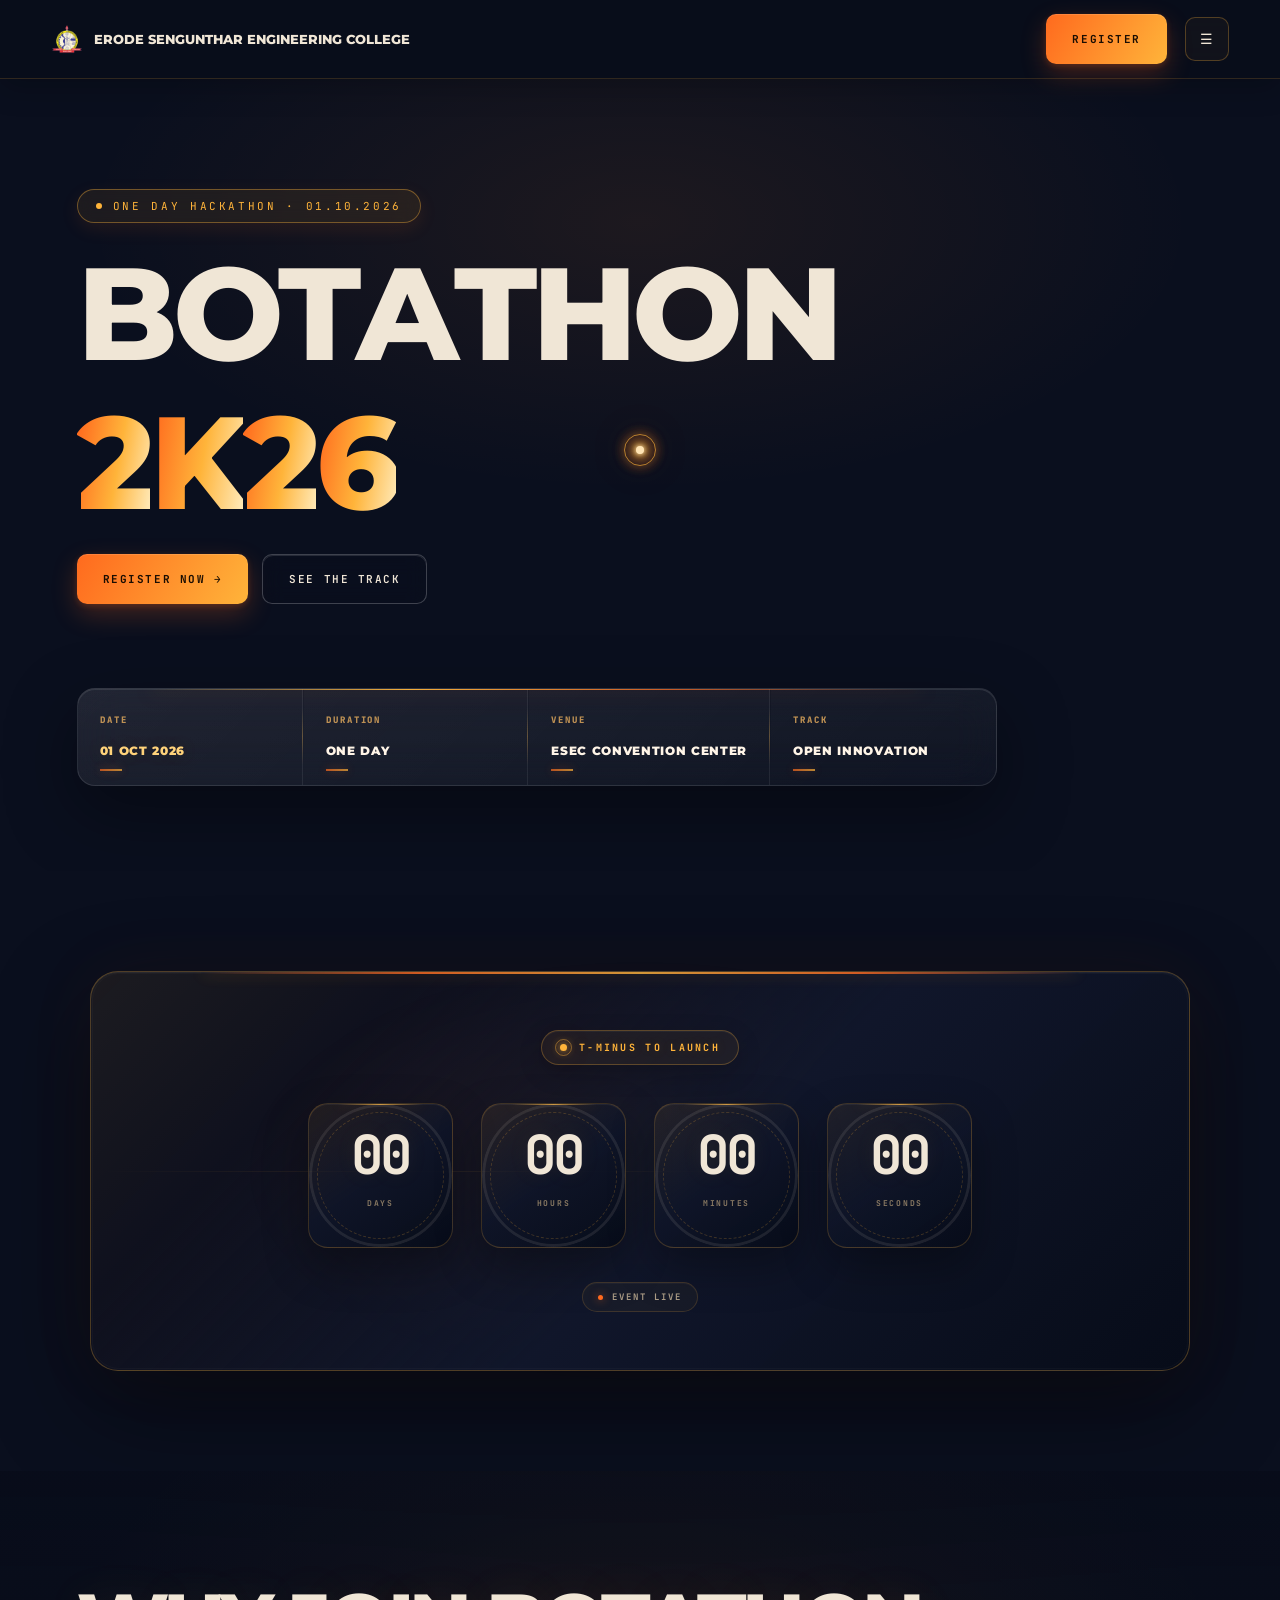
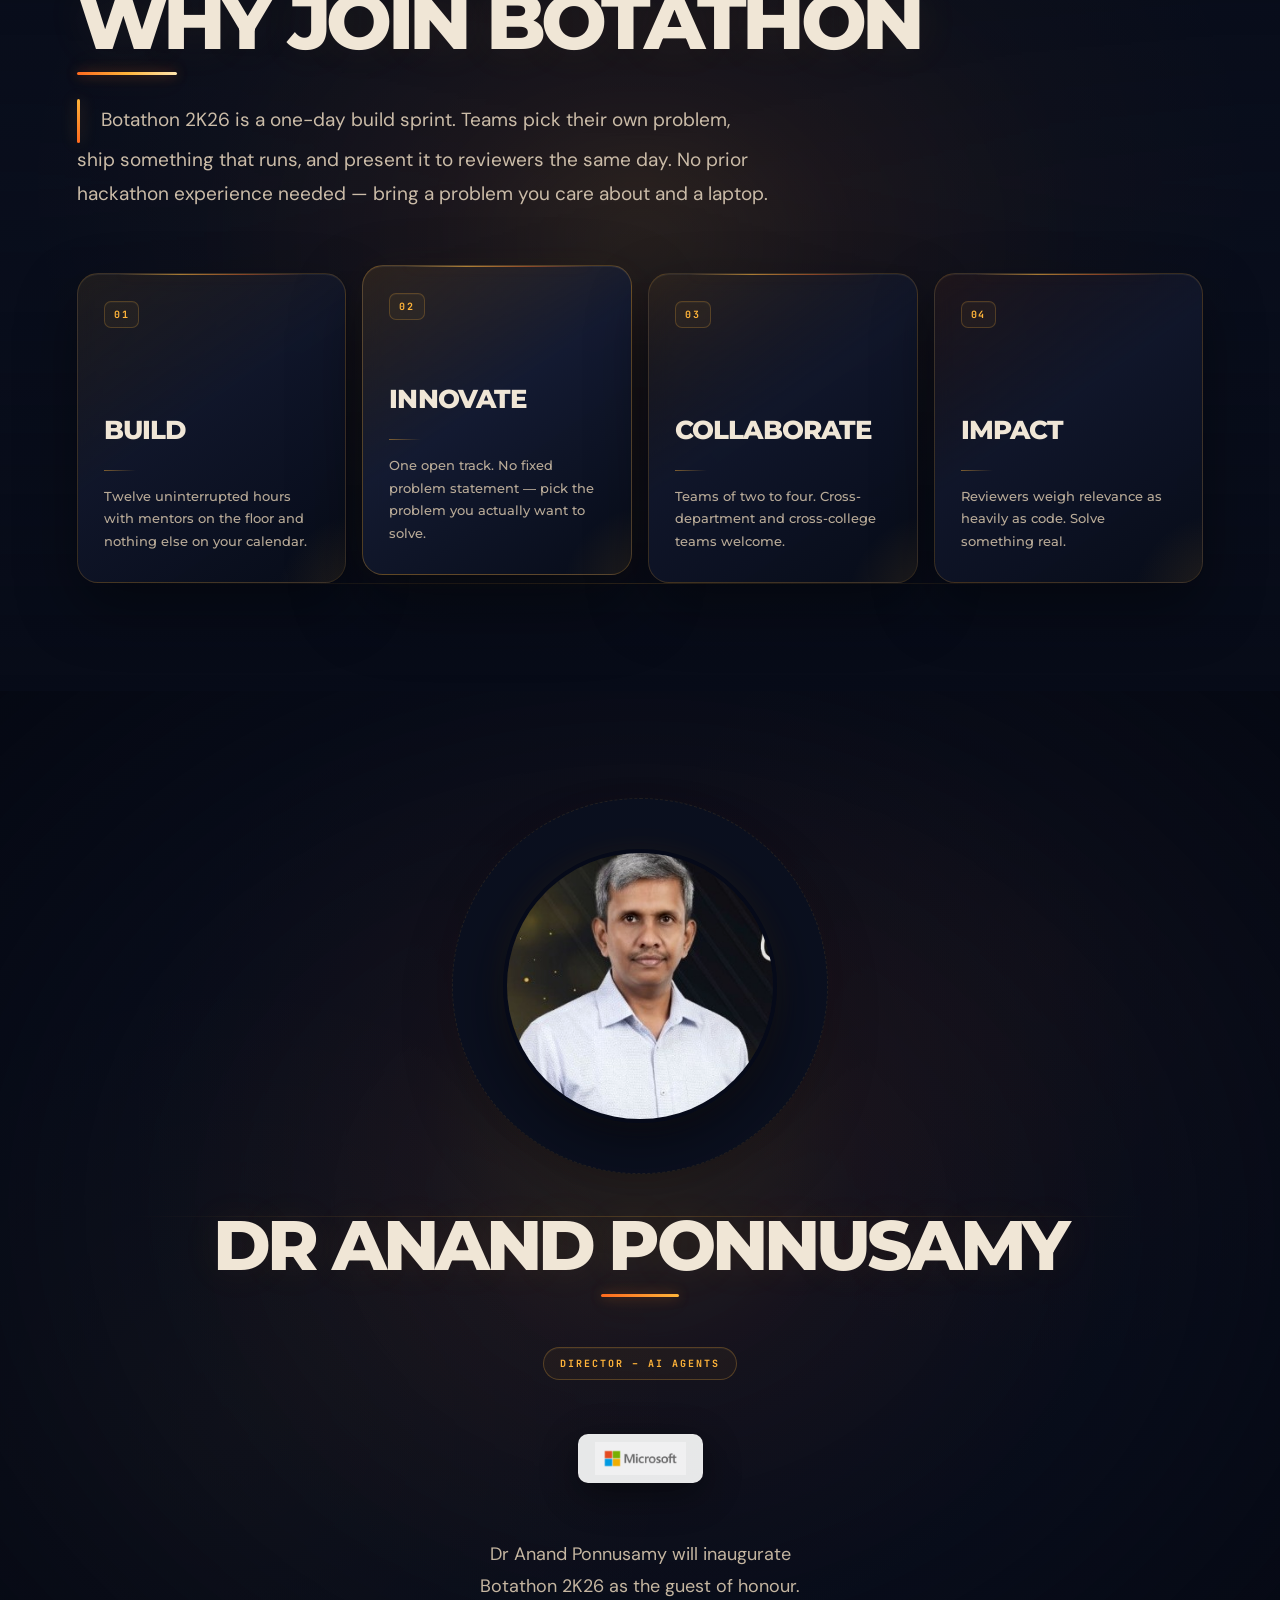
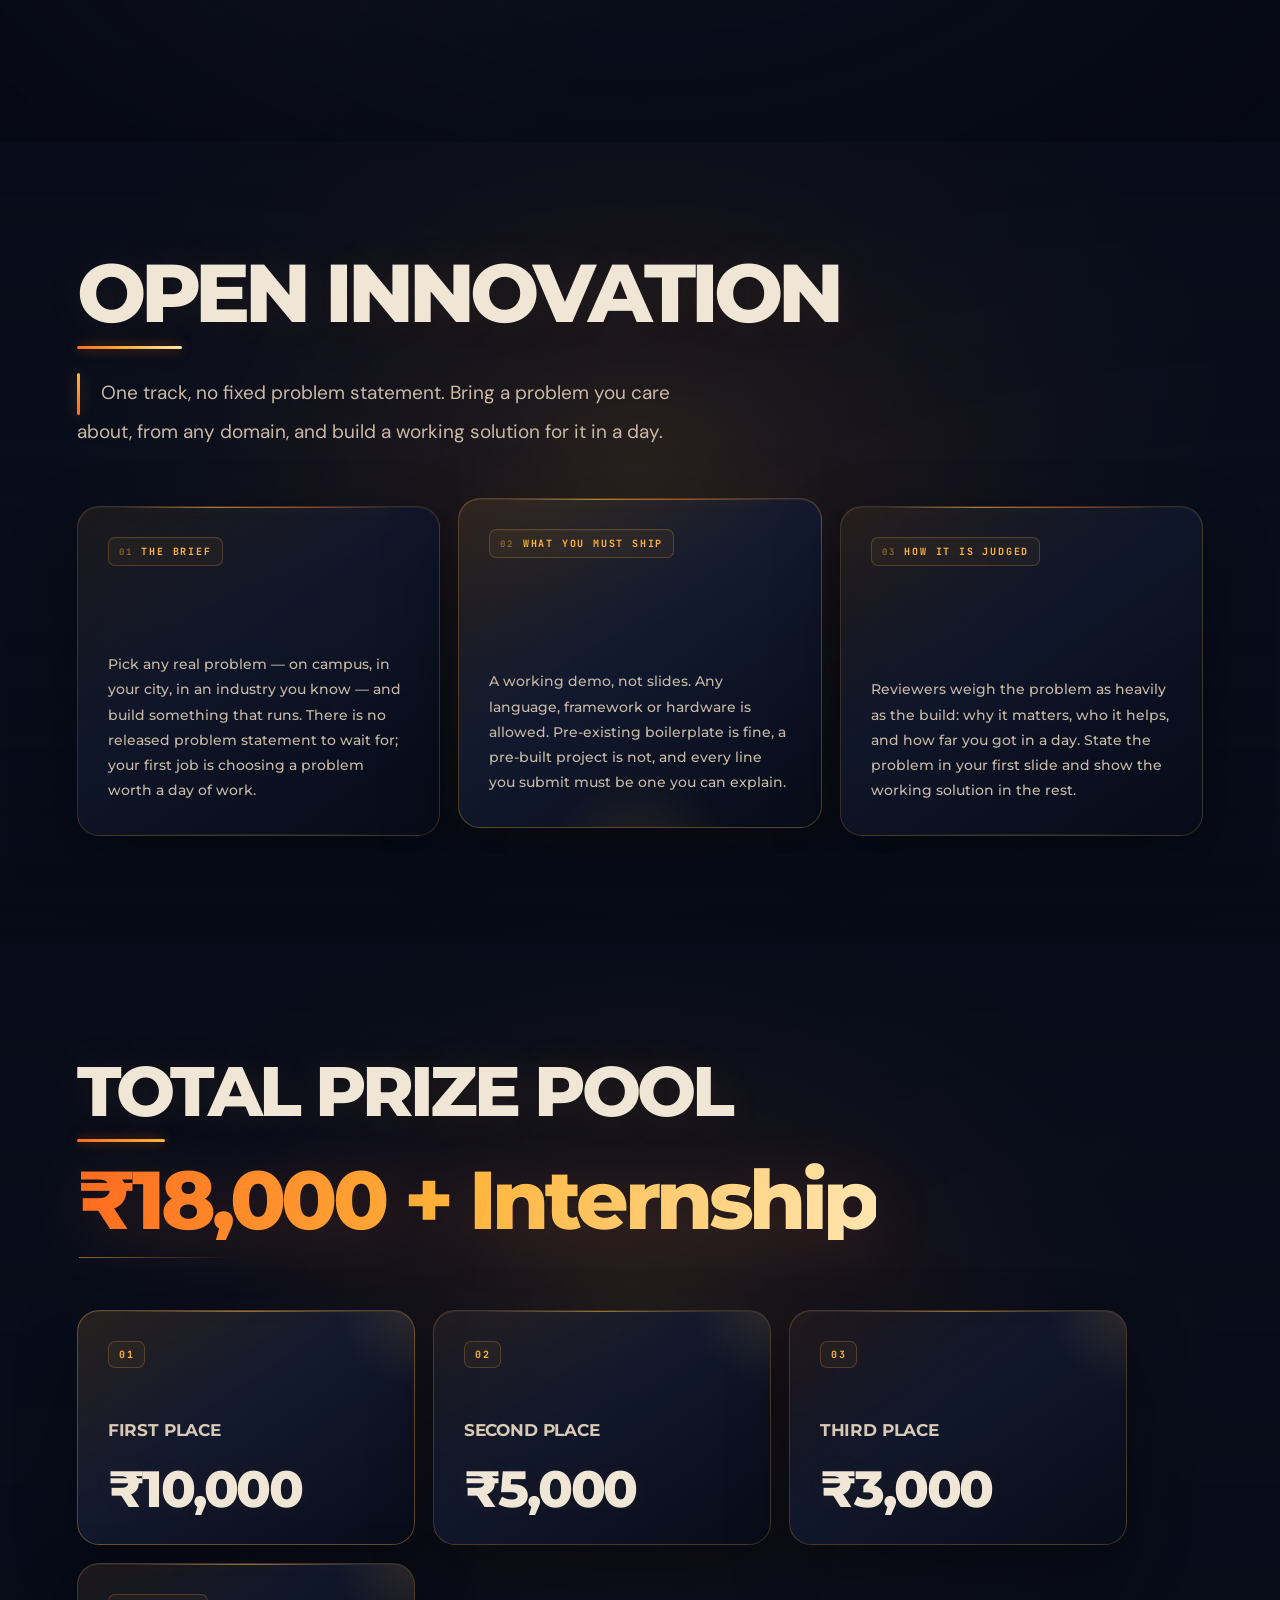
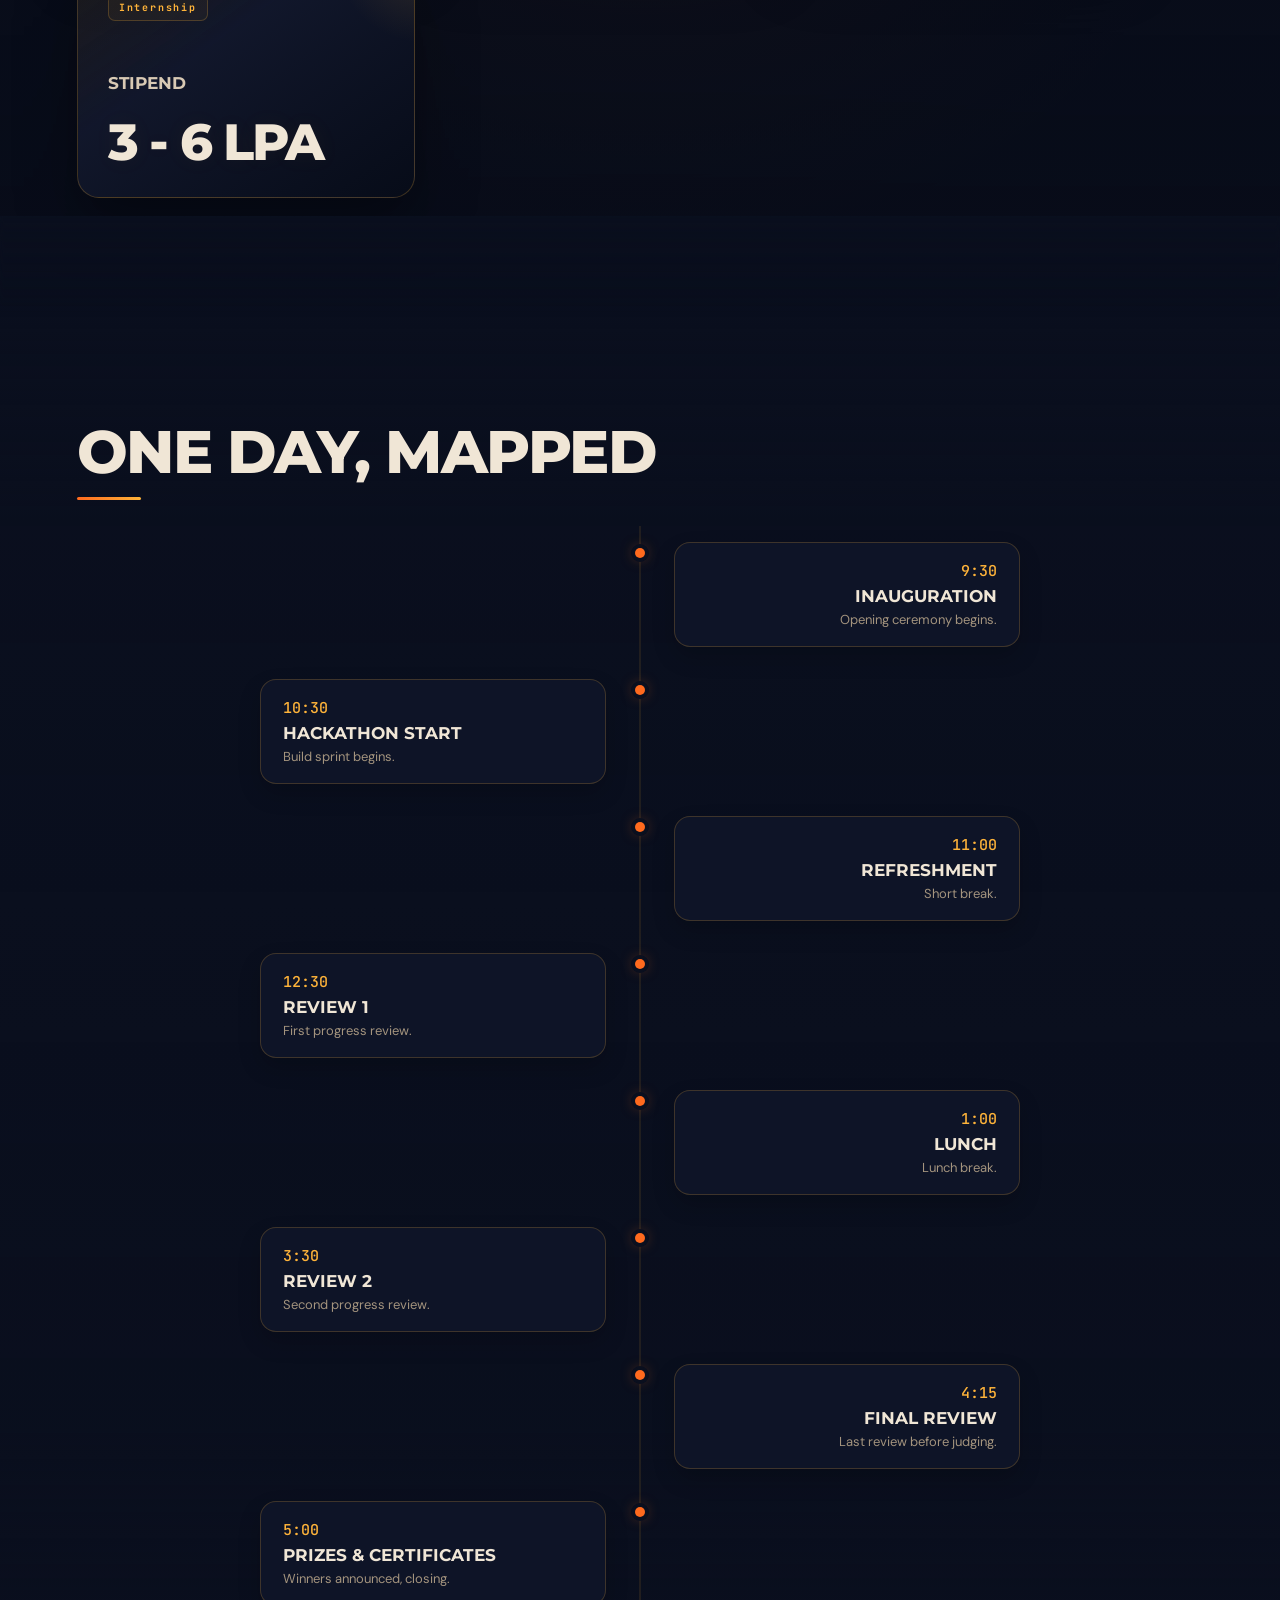
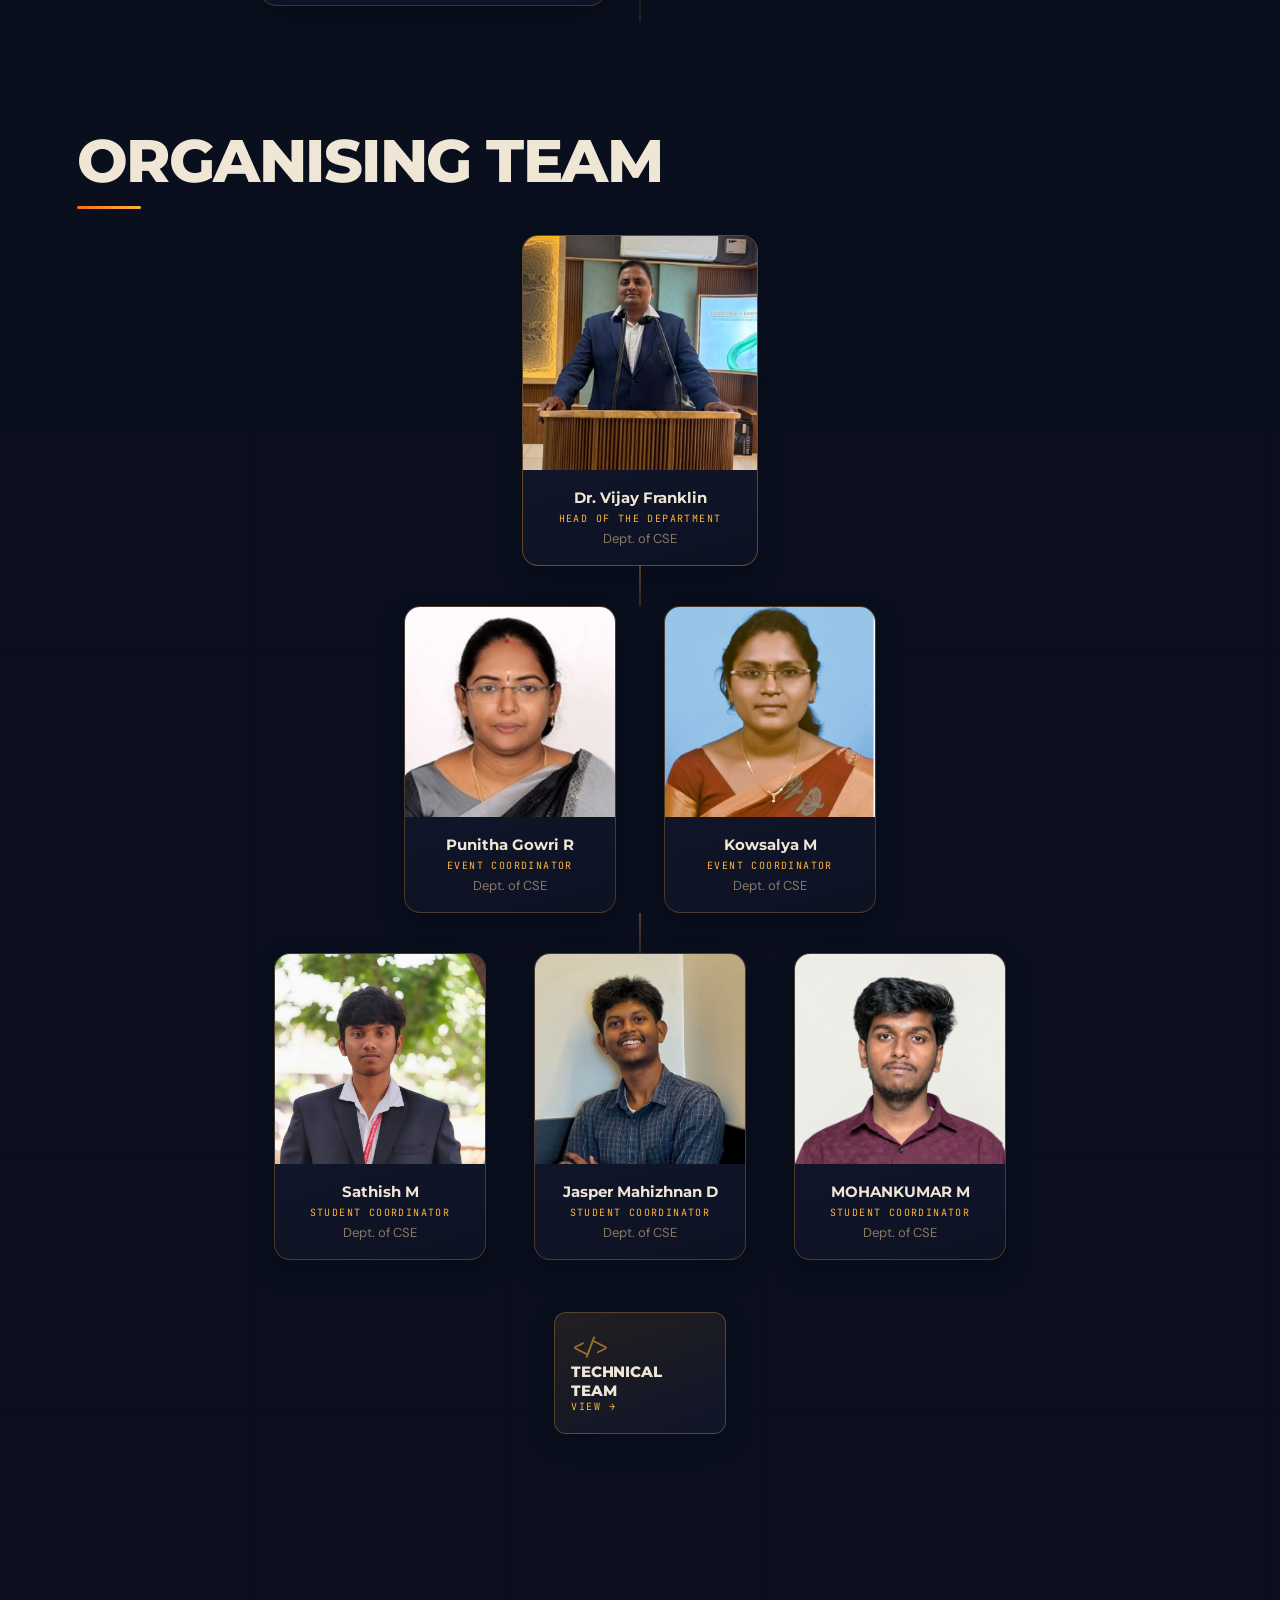
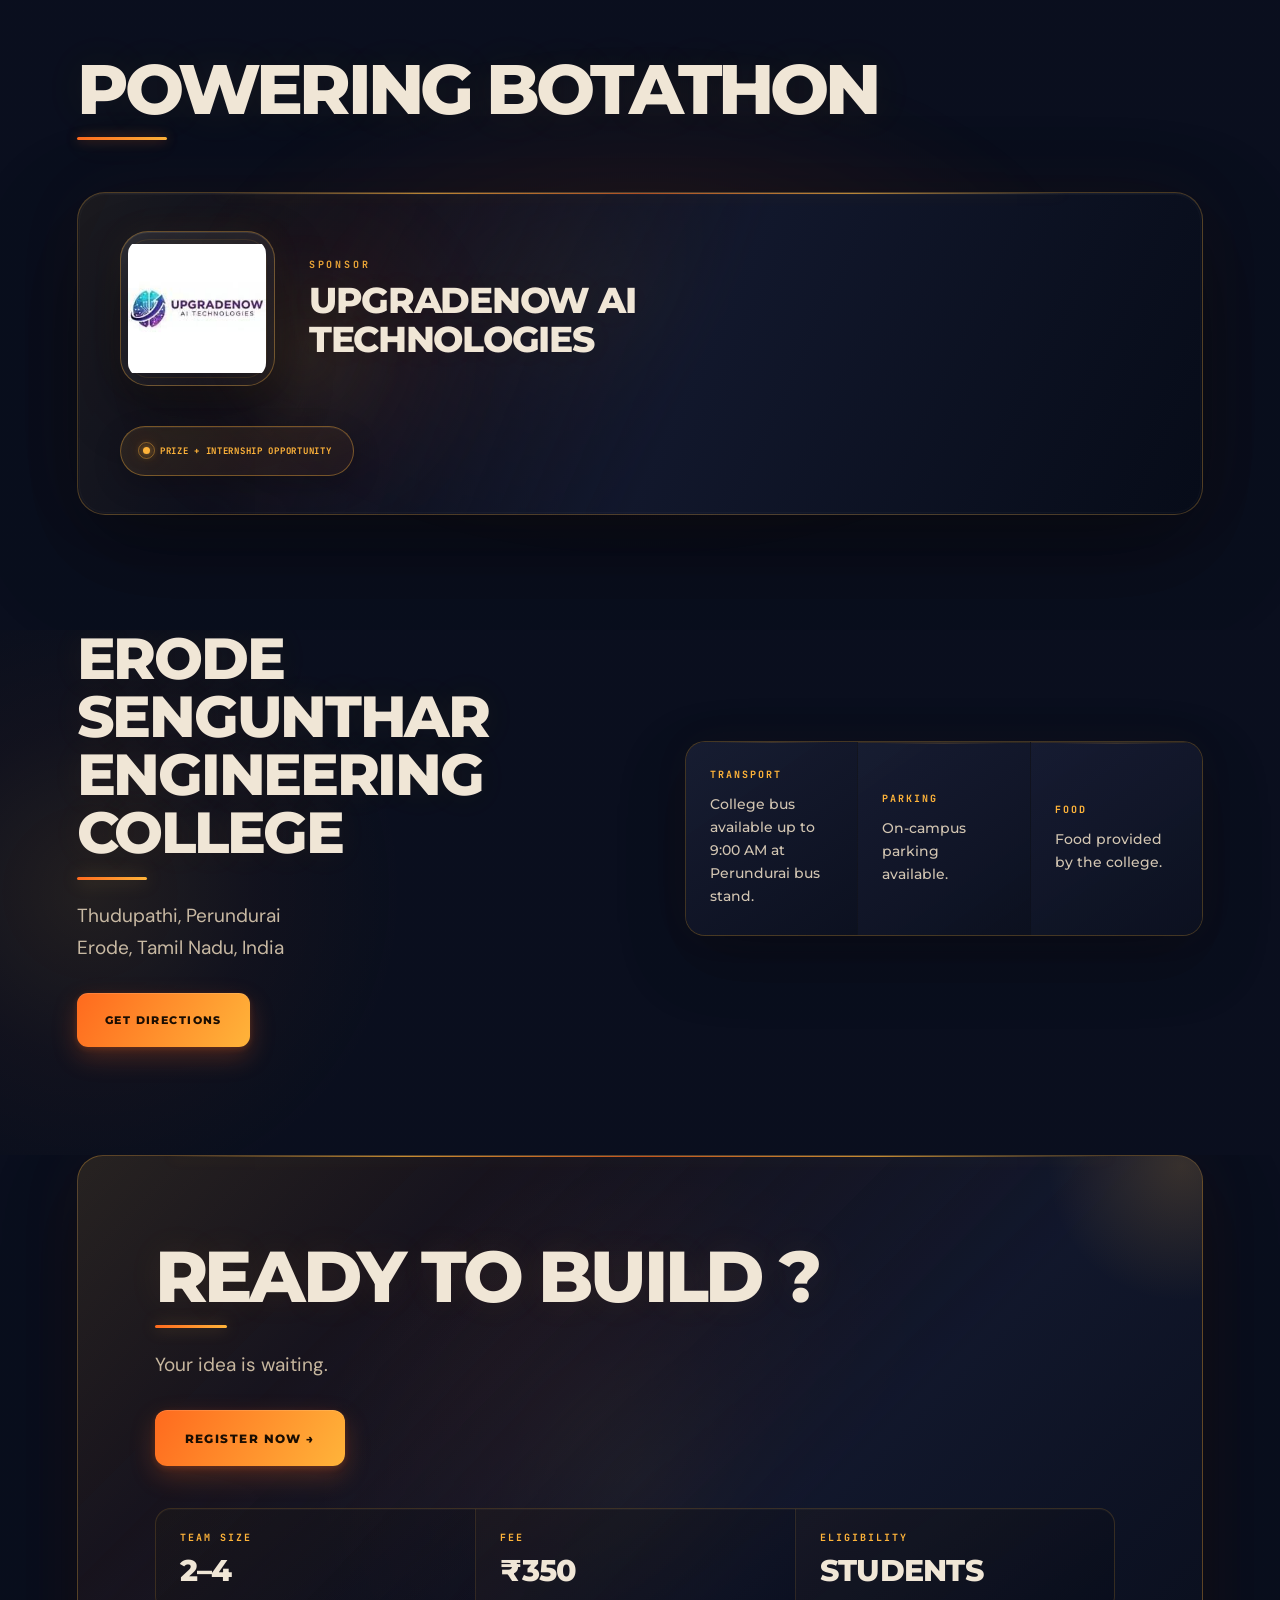
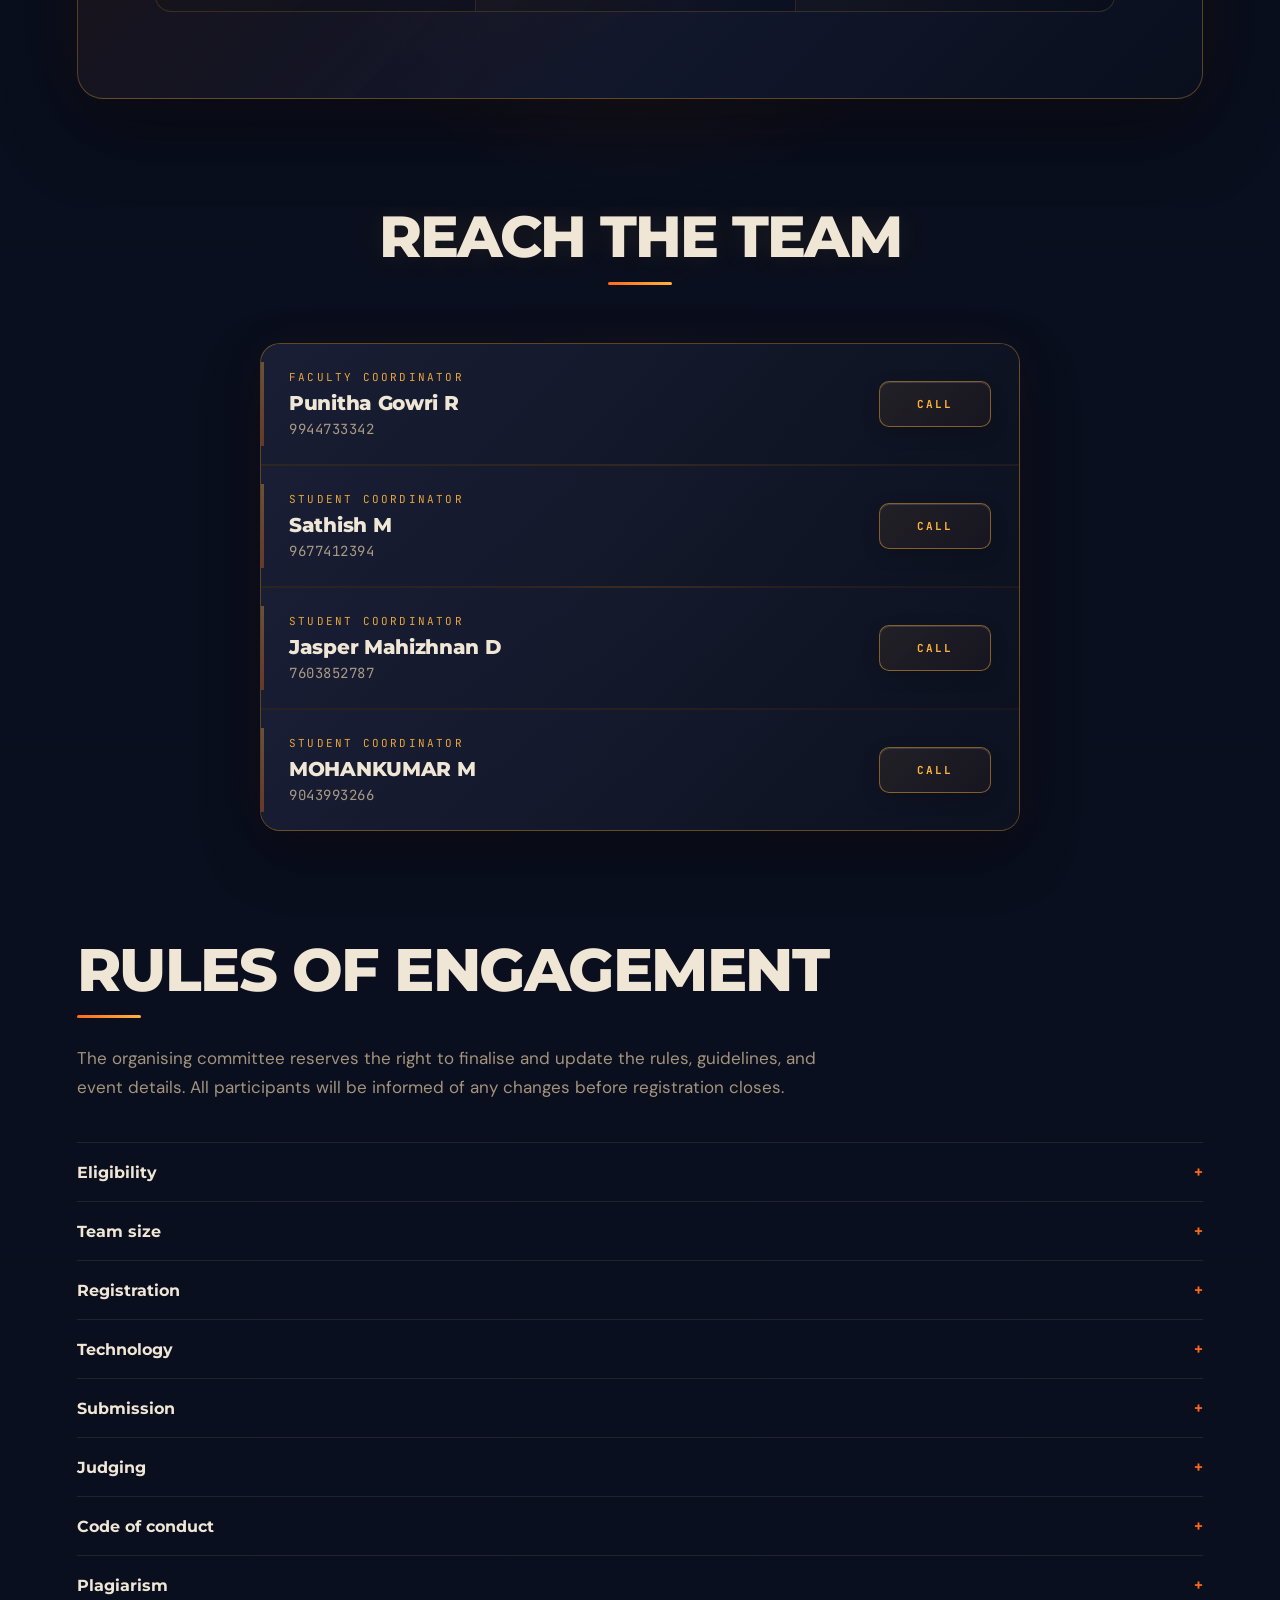
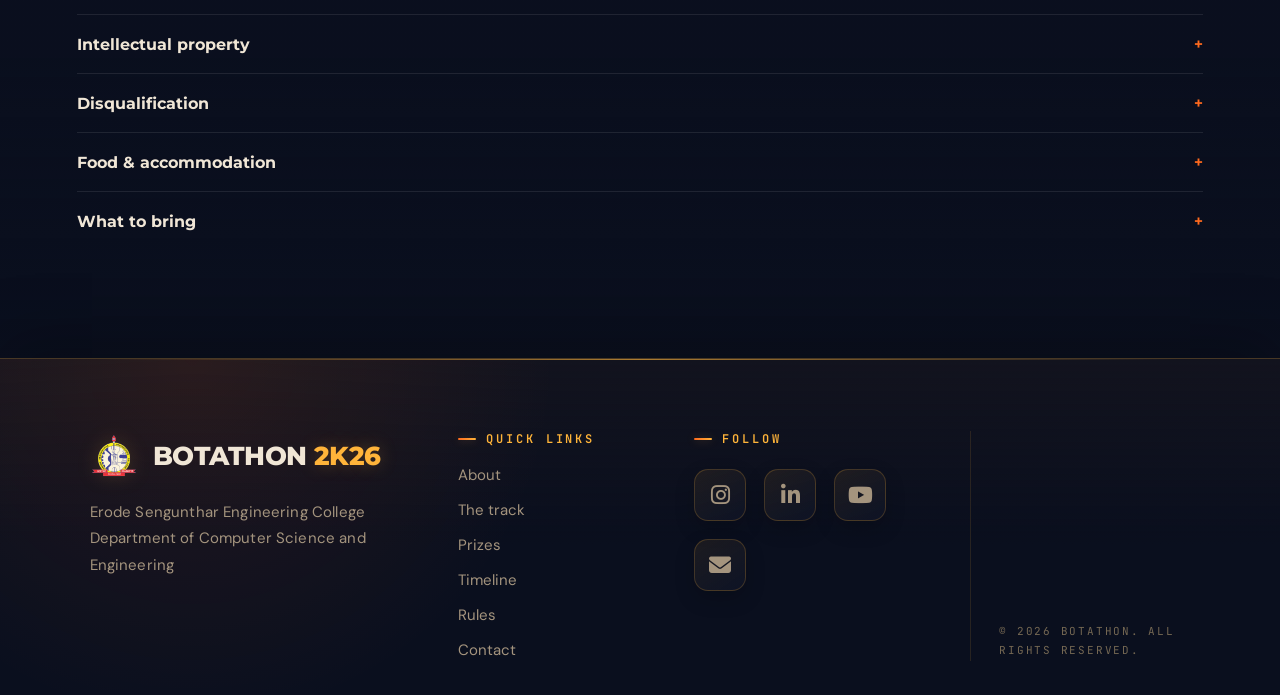
==== commit 19caf03b: "coordinator add" ====
--- a/index.html
+++ b/index.html
@@ -806,7 +806,7 @@
                 </div>
 
                 <span class="org-card__name">
-                  Punitha Gowri M
+                  Punitha Gowri R
                 </span>
 
                 <span class="org-card__role">
@@ -911,14 +911,14 @@
 
                 <div class="org-card__photo">
                   <img
-                    src="assets/team-ranjith.jpeg"
-                    alt="Ranjith S"
+                    src="assets/MOHANKUMAR.jpeg"
+                    alt=" MOHANKUMAR M"
                     loading="lazy"
                   >
                 </div>
 
                 <span class="org-card__name">
-                  RANJITH S
+                  MOHANKUMAR M
                 </span>
 
                 <span class="org-card__role">
@@ -1374,7 +1374,7 @@
                 </span>
 
                 <span class="contact-row__name">
-                  Punitha Gowri
+                  Punitha Gowri R
                 </span>
 
                 <span class="contact-row__detail">
@@ -1461,19 +1461,19 @@
                 </span>
 
                 <span class="contact-row__name">
-                  Ranjith S
+                   MOHANKUMAR M
                 </span>
 
                 <span class="contact-row__detail">
-                  9790682400
+                  9043993266
                 </span>
 
               </div>
 
               <a
-                href="tel:+919790682400"
+                href="tel:+919043993266"
                 class="btn btn--ghost"
-                aria-label="Call Ranjith S"
+                aria-label="Call MOHANKUMAR M"
               >
                 CALL
               </a>
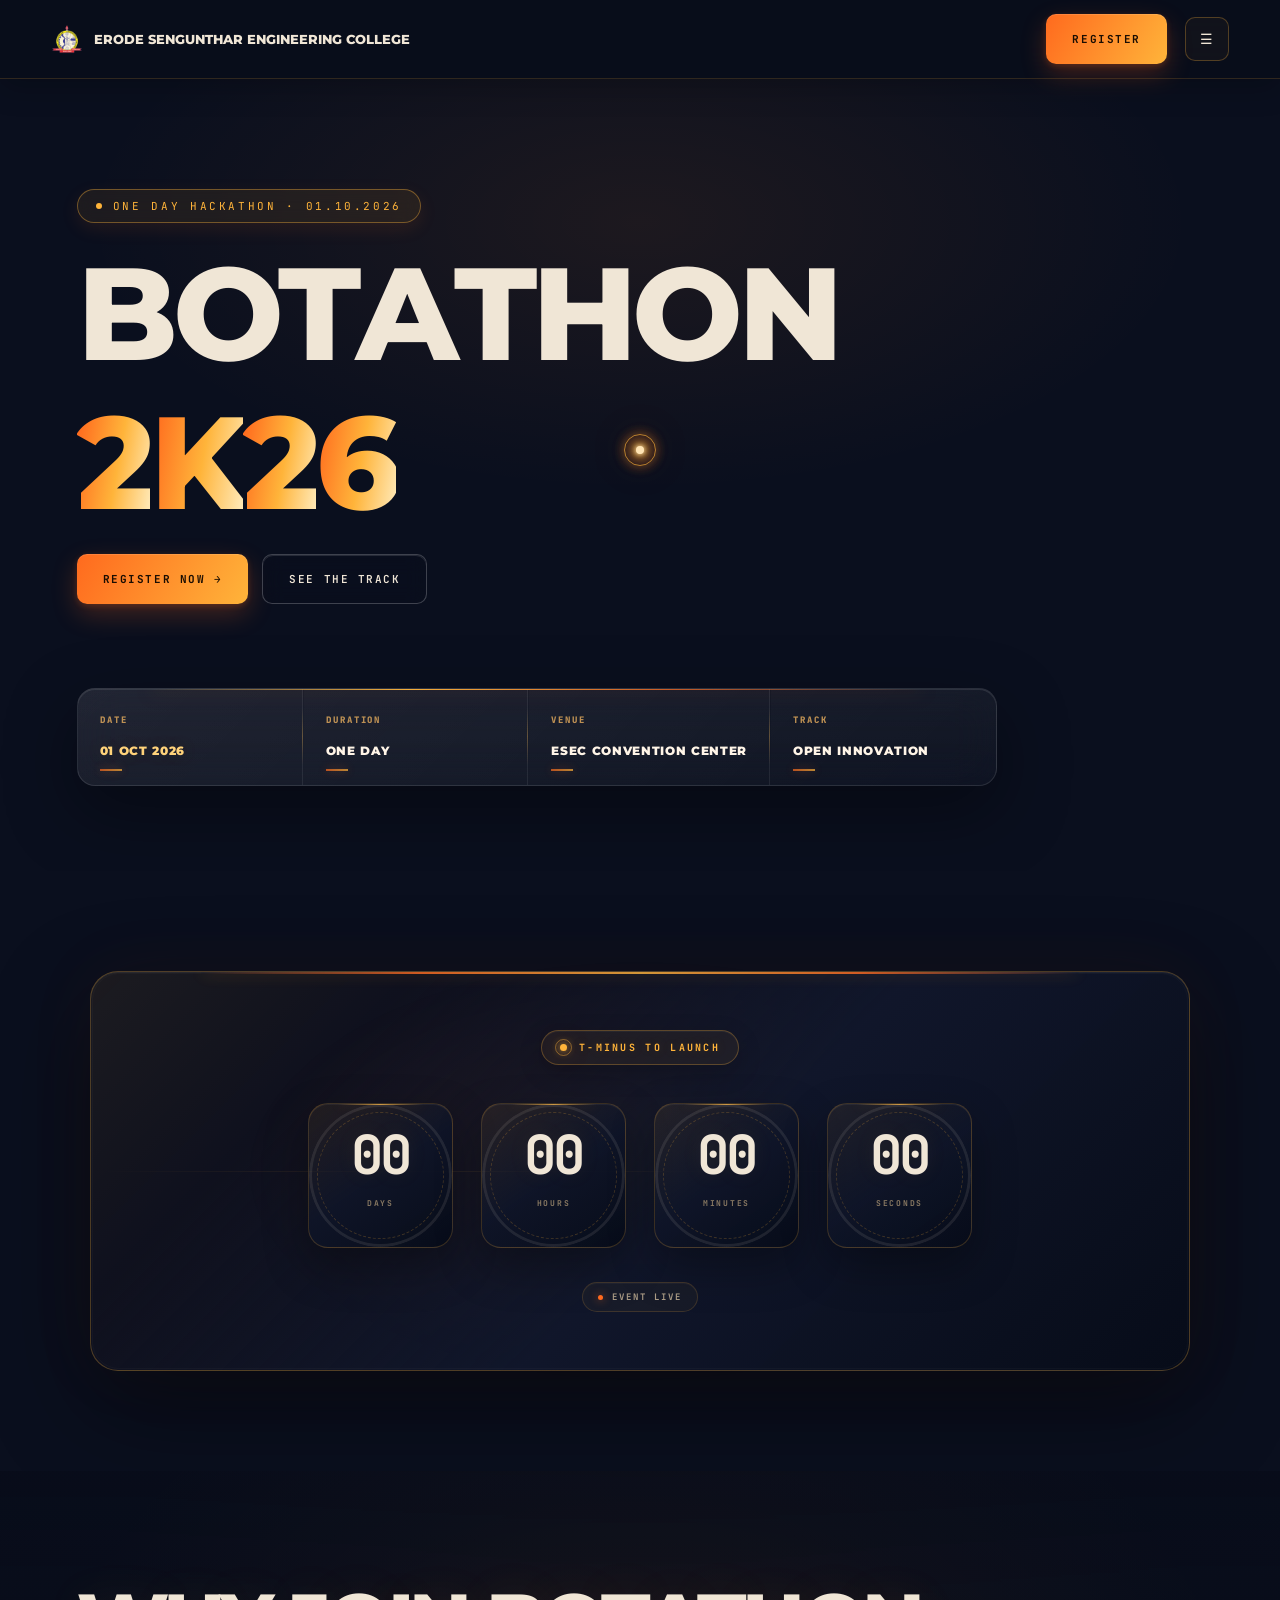
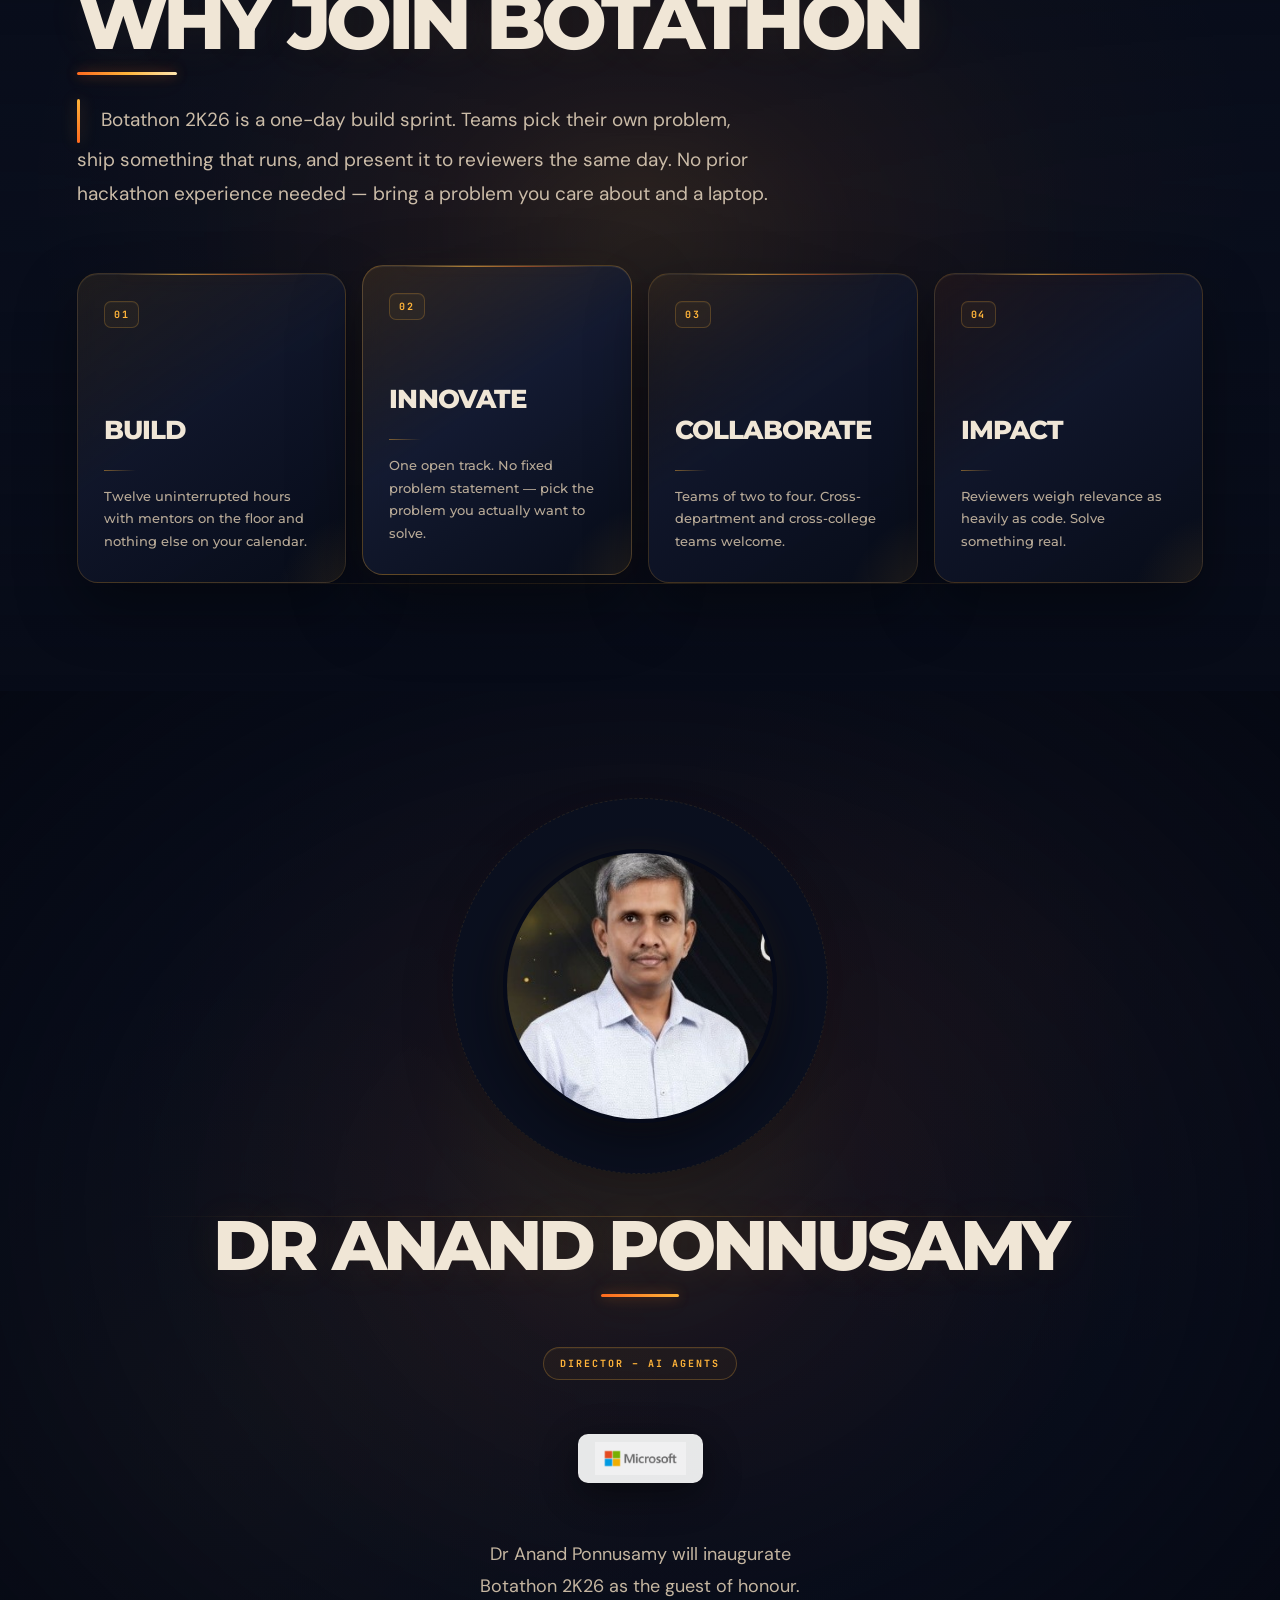
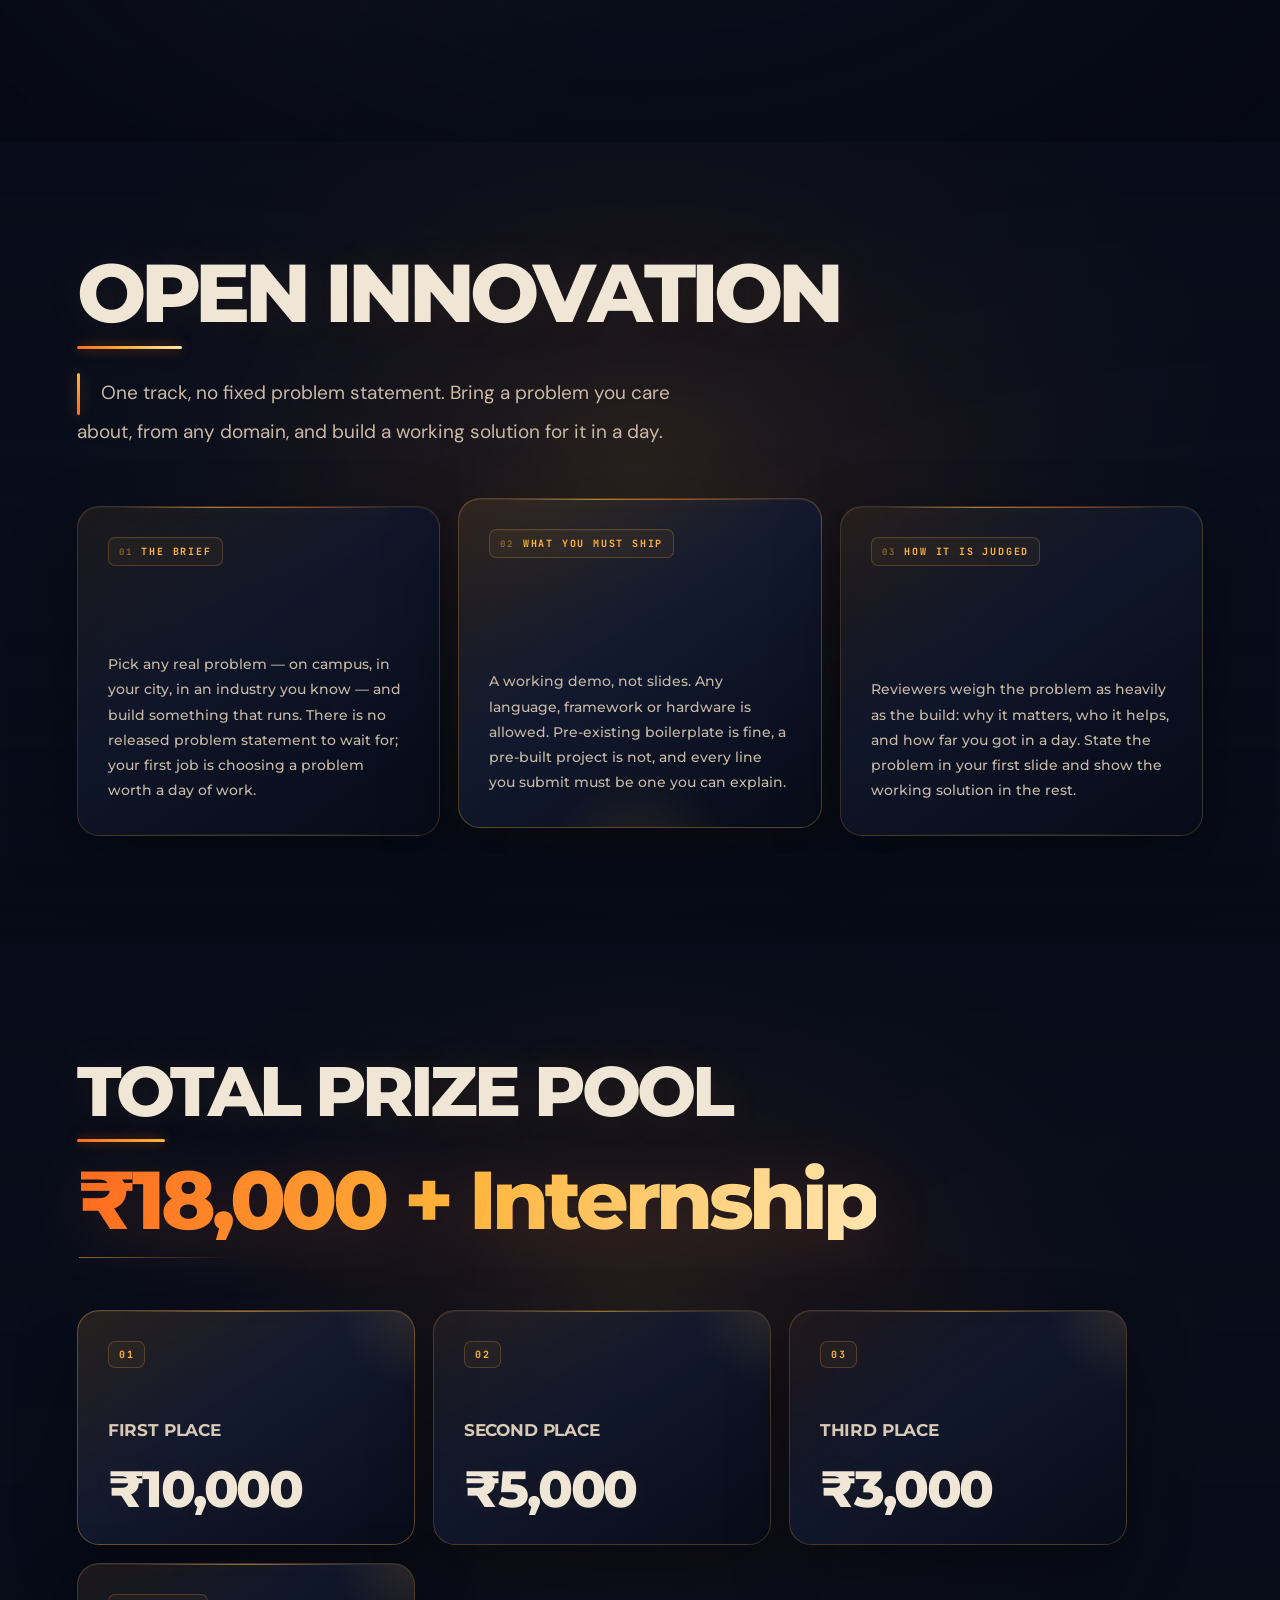
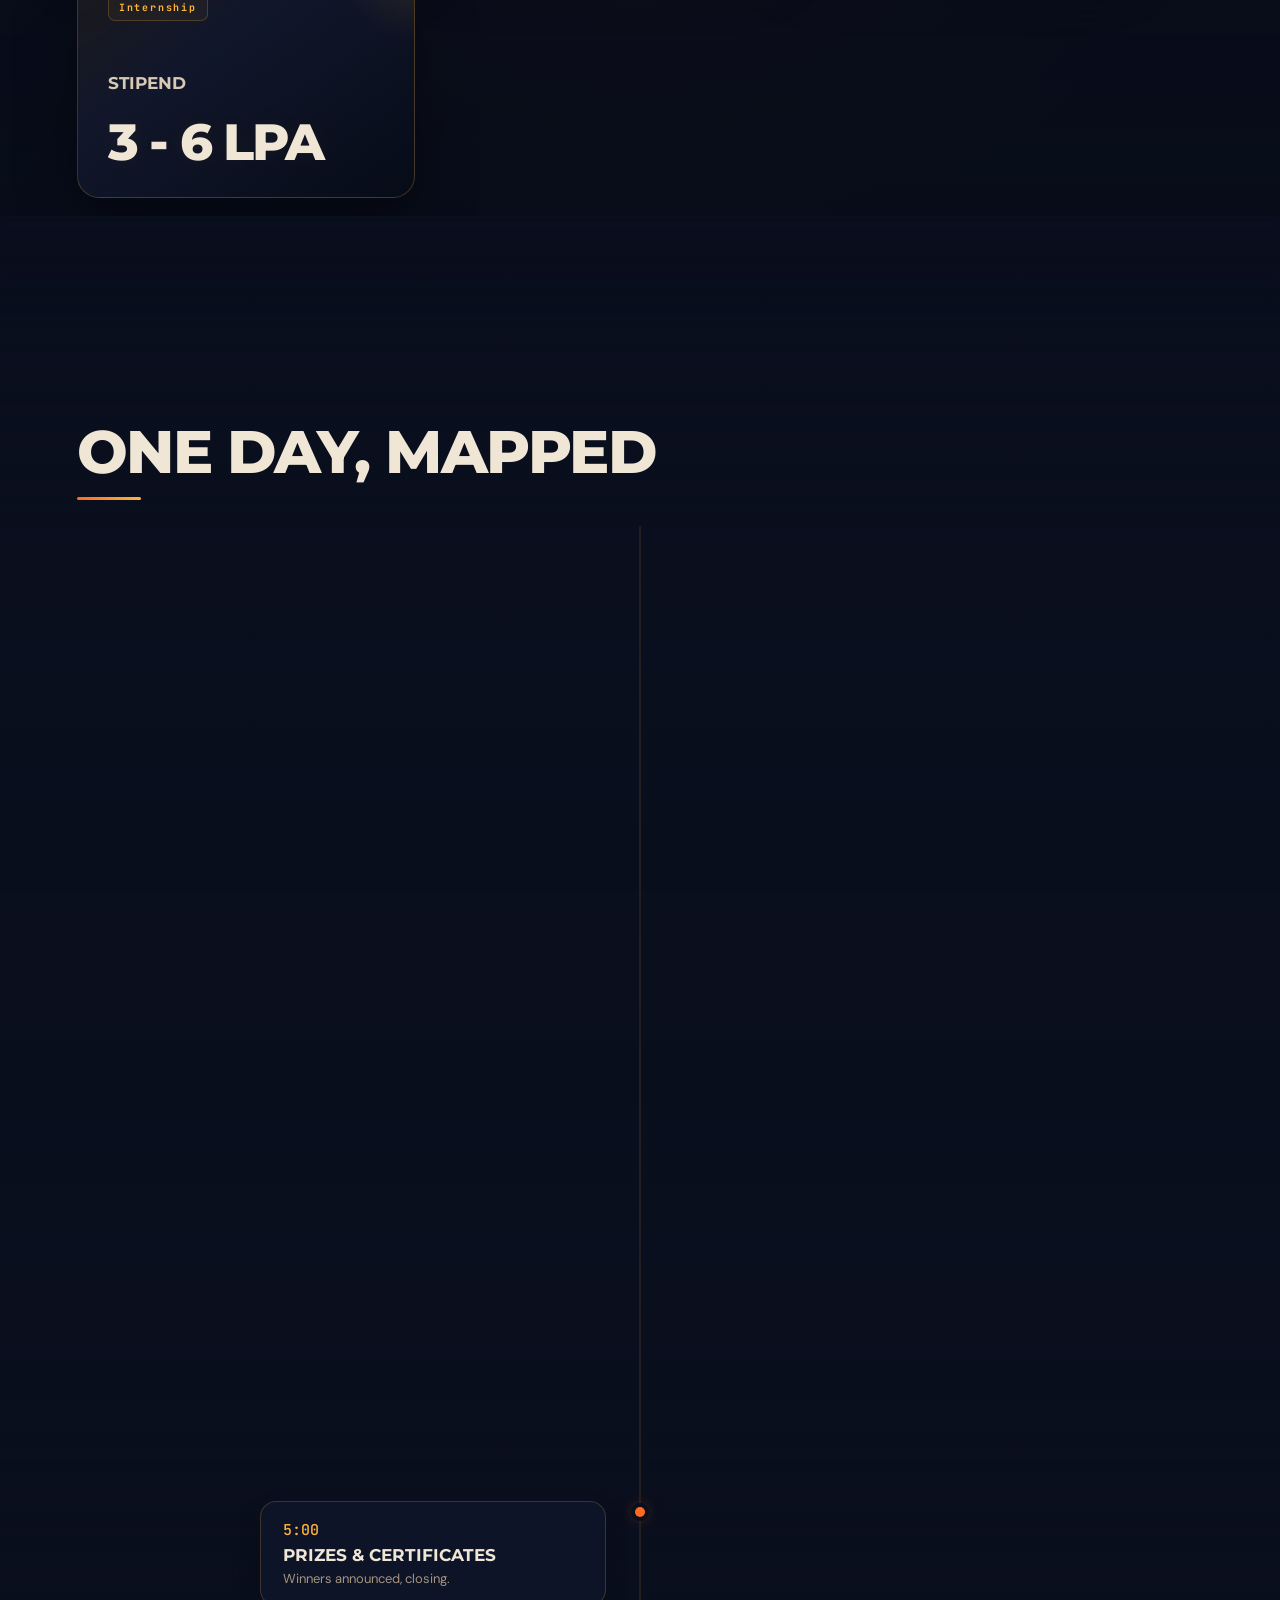
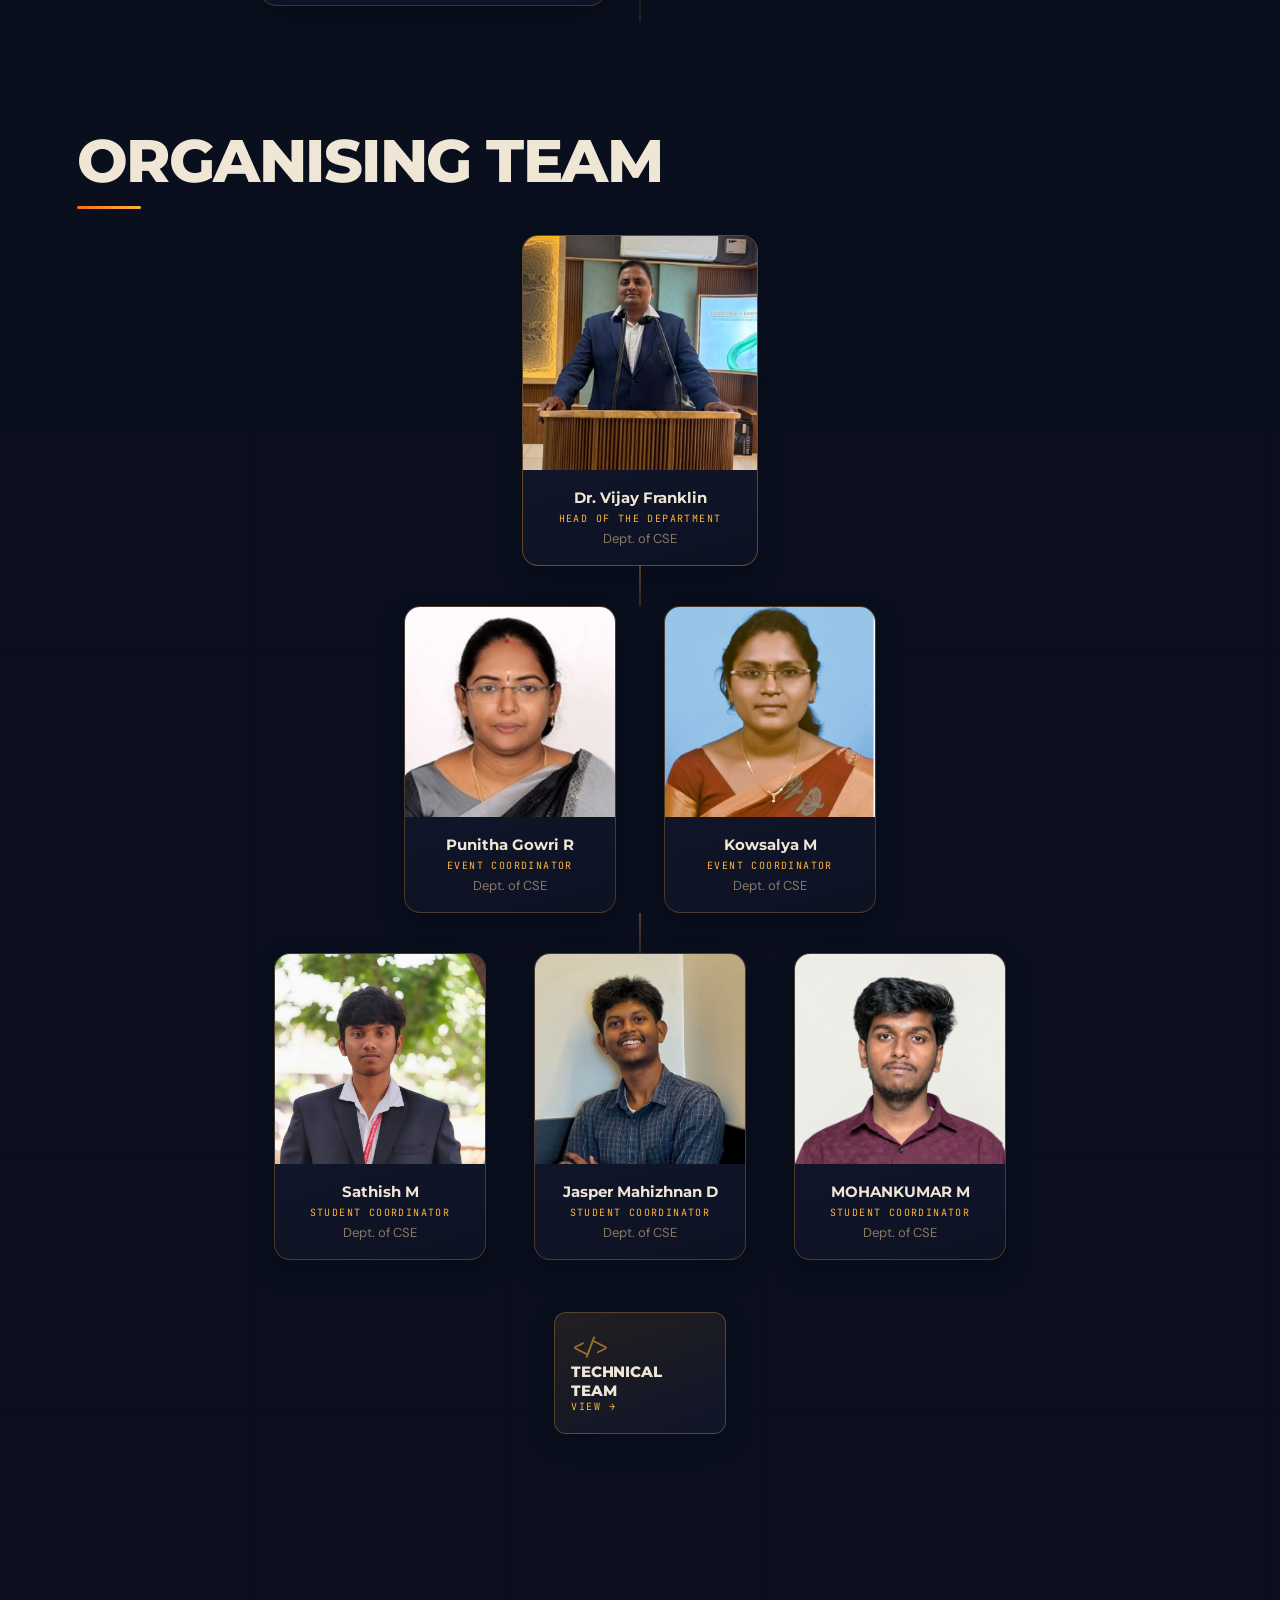
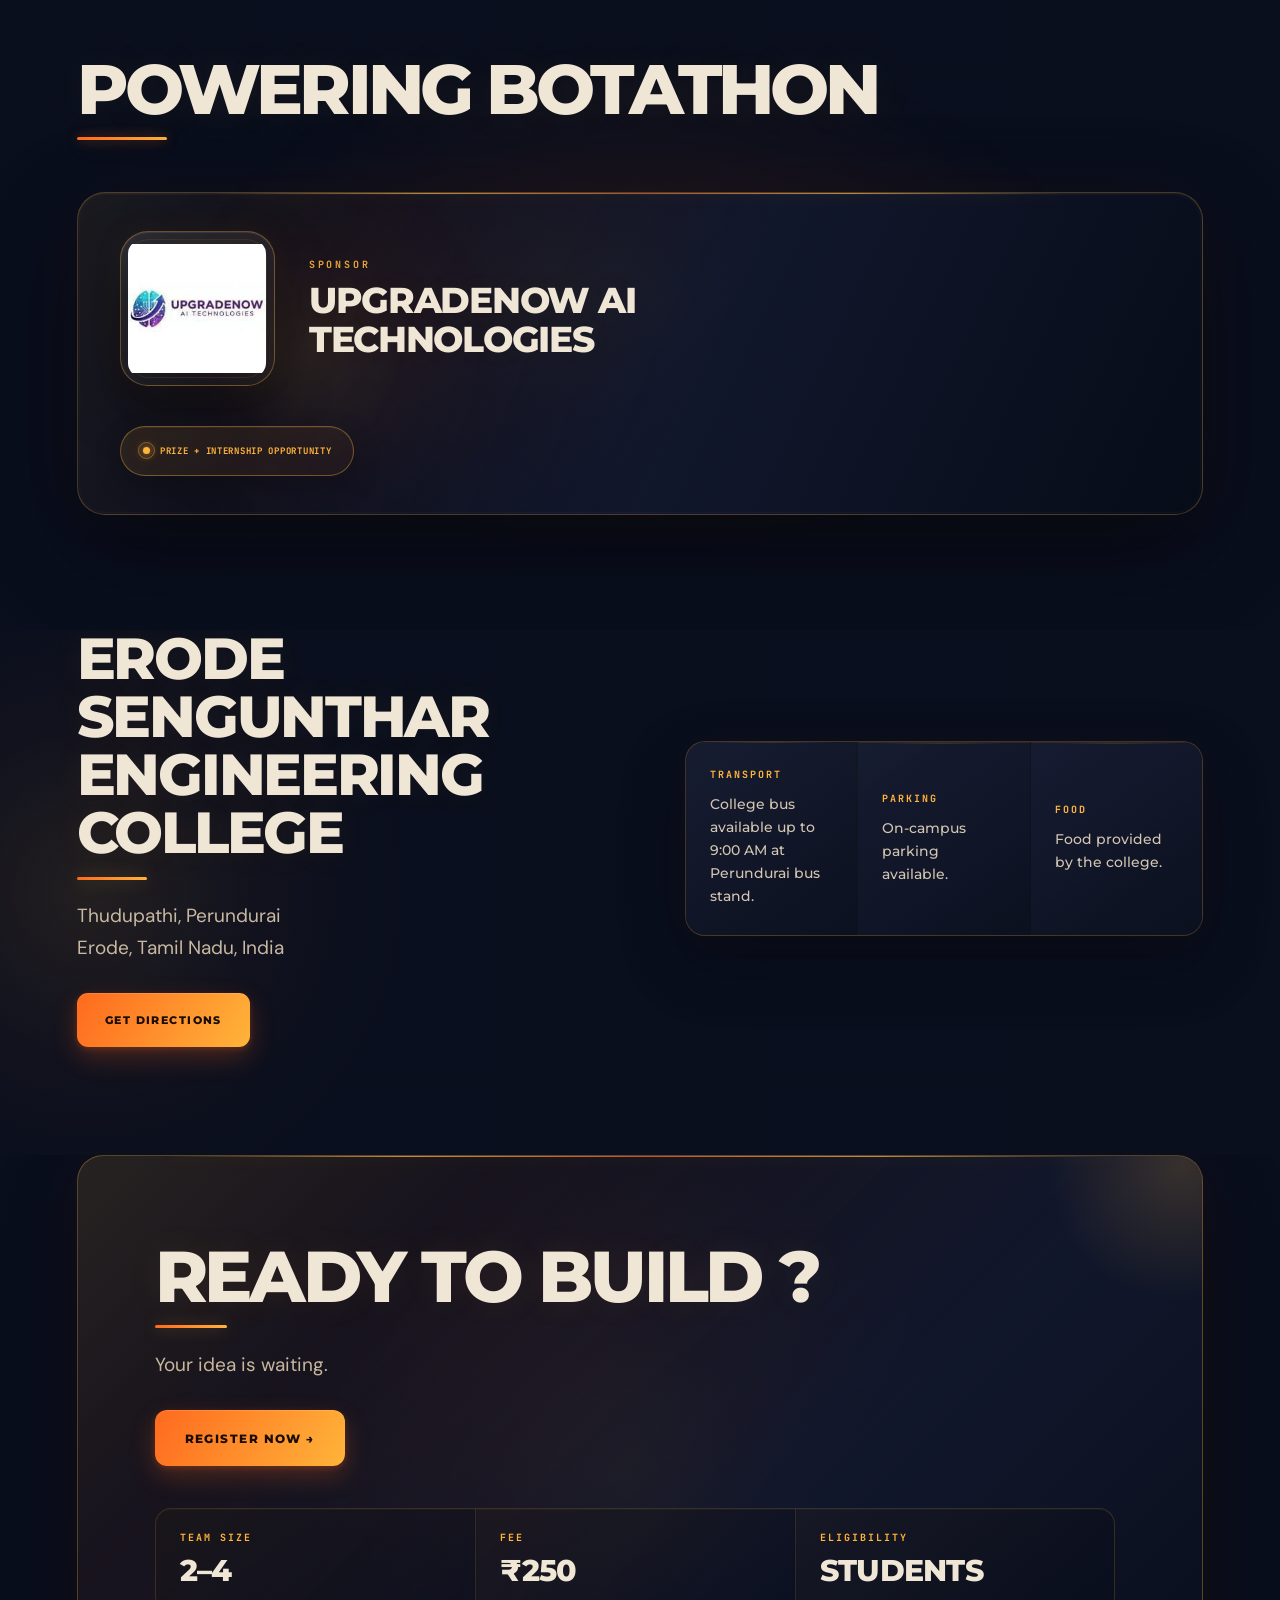
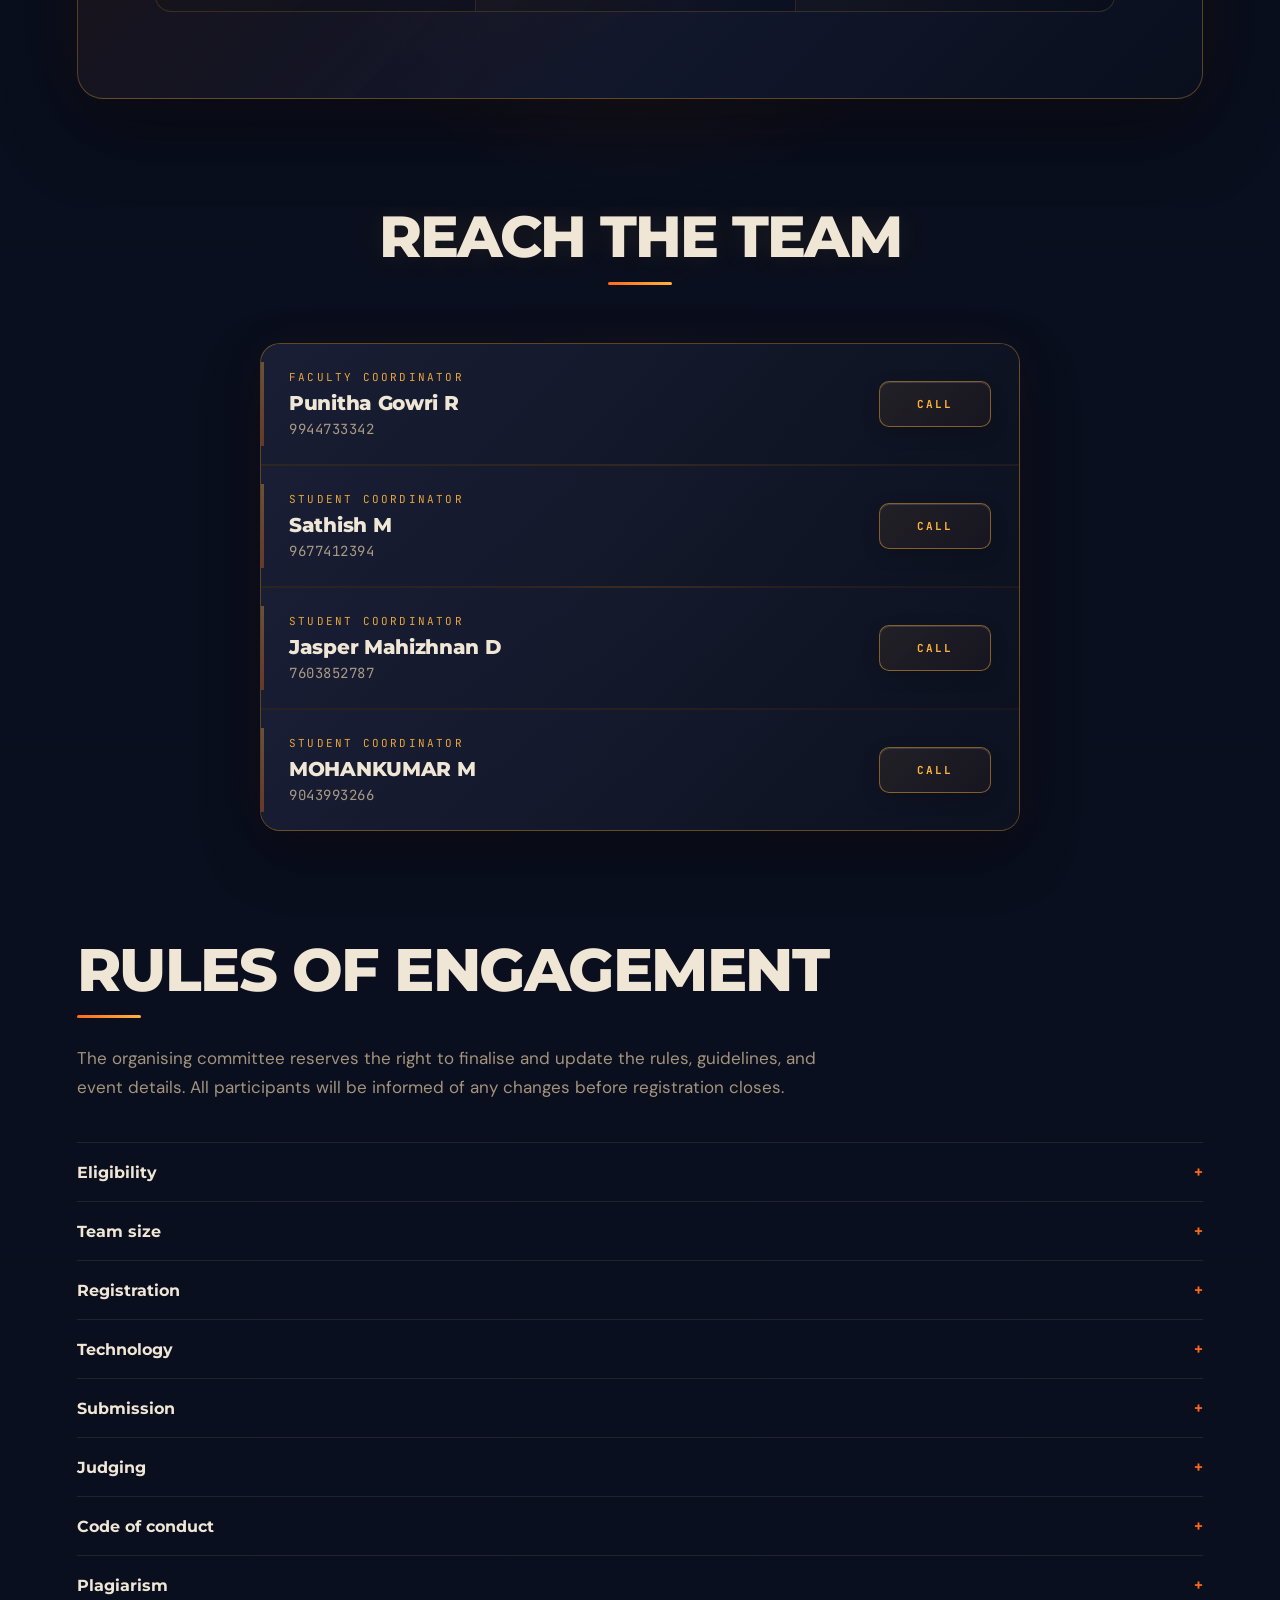
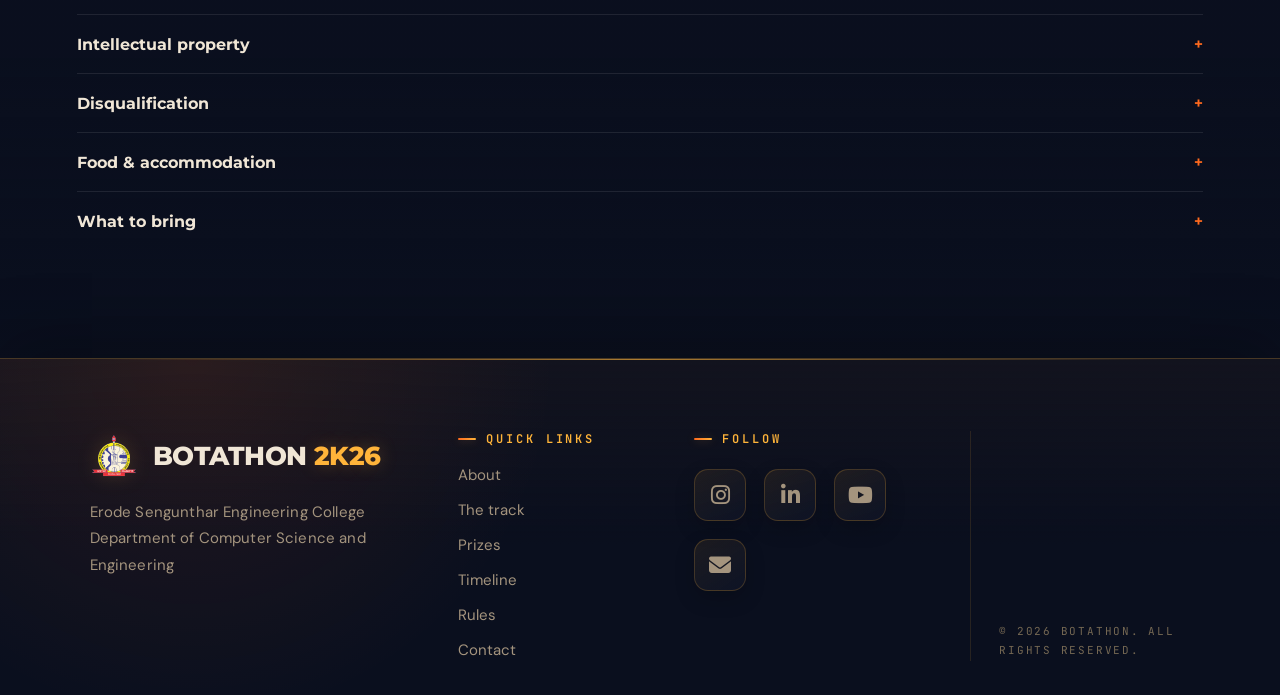
==== commit e08603b1: "register fee change" ====
--- a/index.html
+++ b/index.html
@@ -120,7 +120,7 @@
     },
     "offers": {
       "@type": "Offer",
-      "price": "350",
+      "price": "250",
       "priceCurrency": "INR",
       "url": "https://docs.google.com/forms/d/e/1FAIpQLSeNbOO-lptCC8fg-GJQZ44Jxg0AipKVmCM-XTuL6nOryjtmZw/viewform"
     }
@@ -1326,7 +1326,7 @@
                 FEE
               </span>
               <span class="fact-grid__value">
-                ₹350
+                ₹250
               </span>
             </div>
 
